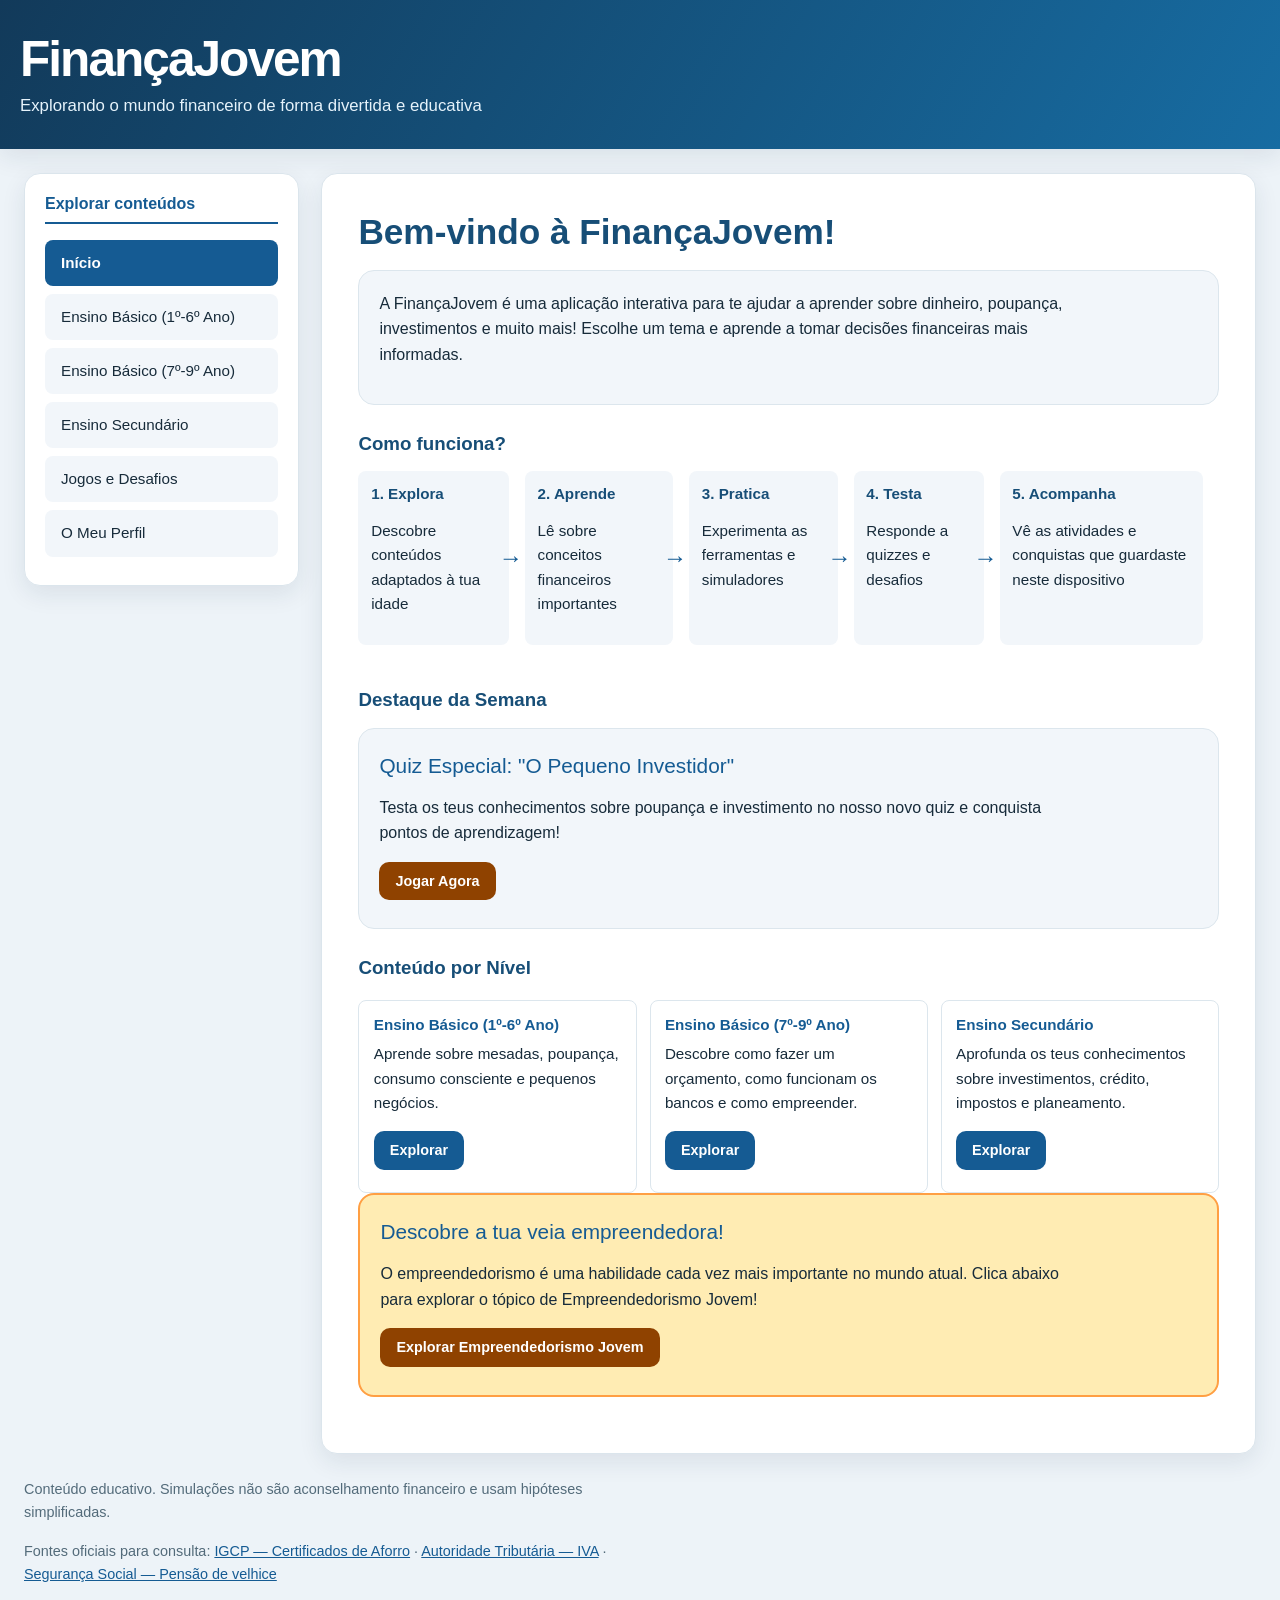
==== financa-jovem/index.html @ dfcce43d "Publica FinançaJovem no GitHub Pages" ====
<!DOCTYPE html>
<html lang="pt-PT">
<head>
    <meta charset="UTF-8">
    <meta name="viewport" content="width=device-width, initial-scale=1.0">
    <title>FinançaJovem — Literacia financeira para jovens</title>
    <style>
        :root {
            --cor-primaria: #2e86de;
            --cor-secundaria: #f5f6fa;
            --cor-acento: #ff9f43;
            --cor-sucesso: #4cd137;
            --cor-erro: #e84118;
            --cor-texto: #2f3640;
            --cor-texto-claro: #f5f6fa;
            --sombra-suave: 0 4px 6px rgba(0, 0, 0, 0.1);
            --borda-arredondada: 12px;
            --espacamento: 16px;
        }

        * {
            margin: 0;
            padding: 0;
            box-sizing: border-box;
            font-family: 'Segoe UI', Tahoma, Geneva, Verdana, sans-serif;
        }

        body {
            background-color: #f9f9f9;
            color: var(--cor-texto);
            line-height: 1.6;
        }

        header {
            background-color: var(--cor-primaria);
            color: white;
            padding: 1.5rem;
            text-align: center;
            box-shadow: var(--sombra-suave);
        }

        .container {
            max-width: 1100px;
            margin: 0 auto;
            padding: 1.5rem;
        }

        .dashboard {
            display: grid;
            grid-template-columns: 1fr;
            gap: 2rem;
        }

        @media (min-width: 768px) {
            .dashboard {
                grid-template-columns: 1fr 3.5fr;
            }
        }

        .menu {
            background-color: white;
            border-radius: var(--borda-arredondada);
            padding: 1.25rem;
            box-shadow: var(--sombra-suave);
            font-size: 0.95rem;
        }

        .menu h2 {
            margin-bottom: 1rem;
            color: var(--cor-primaria);
            border-bottom: 2px solid var(--cor-primaria);
            padding-bottom: 0.5rem;
        }

        .menu-item {
            display: block;
            padding: 0.8rem 1rem;
            margin: 0.5rem 0;
            background-color: var(--cor-secundaria);
            color: var(--cor-texto);
            text-decoration: none;
            border-radius: 8px;
            font-weight: 500;
            transition: all 0.3s ease;
        }

        .menu-item:hover, .menu-item.active {
            background-color: var(--cor-primaria);
            color: white;
            transform: translateX(5px);
        }

        .submenu {
            padding-left: 1.5rem;
            display: none;
        }

        .submenu.active {
            display: block;
        }

        .content {
            background-color: white;
            border-radius: var(--borda-arredondada);
            padding: 1.5rem;
            box-shadow: var(--sombra-suave);
            min-height: 500px;
            overflow-x: hidden;
            word-wrap: break-word;
        }

        .content-section {
            display: none;
        }

        #bemvindo-section { display: block; }

        .content-section.active {
            display: block;
        }

        h1, h2, h3, h4 {
            color: var(--cor-primaria);
            margin-bottom: 1rem;
        }

        p {
            margin-bottom: 1rem;
        }

        .btn {
            display: inline-block;
            background-color: var(--cor-primaria);
            color: white;
            padding: 0.6rem 1.2rem;
            border: none;
            border-radius: 8px;
            cursor: pointer;
            font-weight: 600;
            font-size: 0.9rem;
            text-decoration: none;
            transition: all 0.3s ease;
            margin-right: 0.5rem;
            margin-bottom: 0.5rem;
        }

        .btn:hover {
            background-color: #1c6bc8;
            transform: translateY(-2px);
        }

        .btn-secundario {
            background-color: var(--cor-secundaria);
            color: var(--cor-texto);
        }

        .btn-acento {
            background-color: var(--cor-acento);
        }

        .card {
            background-color: var(--cor-secundaria);
            border-radius: var(--borda-arredondada);
            padding: 1.25rem;
            margin-bottom: 1.25rem;
            box-shadow: var(--sombra-suave);
            transition: transform 0.3s ease;
            overflow-wrap: break-word;
            word-wrap: break-word;
            hyphens: auto;
        }

        .card:hover {
            transform: translateY(-3px);
        }

        .card-title {
            font-size: 1.3rem;
            color: var(--cor-primaria);
            margin-bottom: 0.8rem;
        }

        .carteira {
            background-color: var(--cor-acento);
            color: white;
            padding: 1rem;
            border-radius: var(--borda-arredondada);
            margin-bottom: 1.5rem;
            text-align: center;
        }

        .carteira h3 {
            color: white;
        }

        .saldo {
            font-size: 2rem;
            font-weight: 700;
        }

        .quiz-container {
            margin-top: 2rem;
        }

        .quiz-question {
            margin-bottom: 1.5rem;
        }

        .quiz-options {
            display: grid;
            grid-template-columns: 1fr;
            gap: 0.8rem;
        }

        @media (min-width: 768px) {
            .quiz-options {
                grid-template-columns: 1fr 1fr;
            }
        }

        .quiz-option {
            background-color: var(--cor-secundaria);
            padding: 1rem;
            border-radius: 8px;
            cursor: pointer;
            transition: all 0.3s ease;
        }

        .quiz-option:hover {
            background-color: #e3e3e3;
        }

        .quiz-option.correct {
            background-color: var(--cor-sucesso);
            color: white;
        }

        .quiz-option.incorrect {
            background-color: var(--cor-erro);
            color: white;
        }

        .simulador {
            margin-top: 2rem;
        }

        .form-group {
            margin-bottom: 1.5rem;
        }

        label {
            display: block;
            margin-bottom: 0.5rem;
            font-weight: 500;
        }

        input, select {
            width: 100%;
            padding: 0.8rem;
            border: 1px solid #ddd;
            border-radius: 8px;
            font-size: 1rem;
        }

        .resultado {
            margin-top: 1.5rem;
            background-color: var(--cor-secundaria);
            padding: 1.5rem;
            border-radius: var(--borda-arredondada);
            display: none;
        }

        .resultado.active {
            display: block;
        }

        .tabela {
            width: 100%;
            border-collapse: collapse;
            margin: 1.5rem 0;
        }

        .tabela th, .tabela td {
            padding: 0.8rem;
            text-align: left;
            border-bottom: 1px solid #ddd;
        }

        .tabela th {
            background-color: var(--cor-primaria);
            color: white;
        }

        .tabela tr:nth-child(even) {
            background-color: var(--cor-secundaria);
        }

        .progresso-container {
            width: 100%;
            background-color: #ddd;
            border-radius: 8px;
            margin: 1rem 0;
        }

        .progresso-barra {
            height: 20px;
            background-color: var(--cor-primaria);
            border-radius: 8px;
            width: 0%;
            transition: width 0.5s ease;
        }

        .medalhas {
            display: flex;
            flex-wrap: wrap;
            gap: 1rem;
            margin-top: 1rem;
        }

        .medalha {
            width: 80px;
            height: 80px;
            background-color: #ddd;
            border-radius: 50%;
            display: flex;
            justify-content: center;
            align-items: center;
            font-size: 2rem;
            color: var(--cor-texto);
            position: relative;
        }

        .medalha.conquistada {
            background-color: var(--cor-acento);
            color: white;
        }

        .medalha-tooltip {
            position: absolute;
            background-color: var(--cor-texto);
            color: white;
            padding: 0.5rem;
            border-radius: 4px;
            font-size: 0.8rem;
            width: 150px;
            bottom: 100%;
            left: 50%;
            transform: translateX(-50%);
            opacity: 0;
            transition: opacity 0.3s;
            pointer-events: none;
            text-align: center;
        }

        .medalha:hover .medalha-tooltip {
            opacity: 1;
        }

        /* Animações */
        @keyframes aparecer {
            from {
                opacity: 0;
                transform: translateY(20px);
            }
            to {
                opacity: 1;
                transform: translateY(0);
            }
        }

        .animacao {
            animation: aparecer 0.5s ease forwards;
        }

        /* Calculadora */
        .calculadora {
            background-color: var(--cor-secundaria);
            border-radius: var(--borda-arredondada);
            padding: 1.5rem;
            margin-top: 1.5rem;
        }

        .calculadora-campos {
            display: grid;
            grid-template-columns: 1fr;
            gap: 1rem;
        }

        @media (min-width: 768px) {
            .calculadora-campos {
                grid-template-columns: 1fr 1fr;
            }
        }
        
        .grafico-container {
            width: 100%;
            height: 300px;
            margin: 1.5rem 0;
            position: relative;
        }
        
        .barra {
            position: absolute;
            bottom: 0;
            width: 40px;
            background-color: var(--cor-primaria);
            transition: height 1s ease;
        }
        
        .barra-label {
            position: absolute;
            bottom: -25px;
            width: 100%;
            text-align: center;
            font-size: 0.8rem;
        }
        
        .barra-valor {
            position: absolute;
            top: -25px;
            width: 100%;
            text-align: center;
            font-size: 0.8rem;
        }

        .cronograma {
            display: flex;
            overflow-x: auto;
            margin-top: 1rem;
            padding-bottom: 1rem;
        }

        .cronograma-etapa {
            min-width: 130px;
            padding: 0.8rem;
            background-color: var(--cor-secundaria);
            margin-right: 1rem;
            border-radius: 8px;
            position: relative;
            font-size: 0.95rem;
        }

        .cronograma-etapa::after {
            content: "→";
            position: absolute;
            right: -14px;
            top: 50%;
            transform: translateY(-50%);
            font-size: 1.5rem;
            color: var(--cor-primaria);
        }

        .cronograma-etapa:last-child::after {
            display: none;
        }

        /* Perfil de investidor */
        .perfil-resultado {
            padding: 1.5rem;
            background-color: var(--cor-secundaria);
            border-radius: var(--borda-arredondada);
            margin-top: 1.5rem;
            text-align: center;
            display: none;
        }

        .perfil-resultado.active {
            display: block;
        }
        
        .perfil-titulo {
            font-size: 1.5rem;
            color: var(--cor-primaria);
            margin-bottom: 1rem;
        }
        
        .perfil-descricao {
            margin-bottom: 1rem;
        }
        
        .dicas-container {
            display: grid;
            grid-template-columns: 1fr;
            gap: 0.8rem;
            margin-top: 1.25rem;
        }
        
        @media (min-width: 768px) {
            .dicas-container {
                grid-template-columns: 1fr 1fr 1fr;
            }
        }
        
        @media (max-width: 992px) {
            .dicas-container {
                grid-template-columns: 1fr 1fr;
            }
        }
        
        .dica {
            background-color: white;
            padding: 0.9rem;
            border-radius: 8px;
            box-shadow: var(--sombra-suave);
            font-size: 0.95rem;
        }
        
        .dica-titulo {
            color: var(--cor-primaria);
            margin-bottom: 0.5rem;
        }

        :root {
            --cor-primaria: #155b93; --cor-secundaria: #f2f6fa; --cor-acento: #8f4200;
            --cor-sucesso: #176b45; --cor-erro: #a52a20; --cor-texto: #172b3a;
            --sombra-suave: 0 8px 24px rgba(20, 48, 69, .09); --borda-arredondada: 16px;
        }
        html { scroll-behavior: smooth; }
        body { background: #edf3f8; }
        .skip-link { position: absolute; left: 1rem; top: -5rem; z-index: 10; padding: .75rem 1rem; background: #fff; color: #123; border-radius: 8px; }
        .skip-link:focus { top: 1rem; }
        header { background: linear-gradient(120deg, #123a5a, #176ca2); text-align: left; padding: 1.8rem max(1.25rem, calc((100vw - 1360px)/2)); }
        header h1 { color: white; font-size: clamp(2rem, 4vw, 3.1rem); letter-spacing: -.04em; margin-bottom: .15rem; }
        header p { color: #e6f3fb; margin: 0; font-size: 1.05rem; }
        .container { max-width: 1400px; padding: 1.5rem; }
        .dashboard { grid-template-columns: minmax(235px, 275px) minmax(0, 1fr); align-items: start; gap: 1.4rem; }
        .menu { position: sticky; top: 1rem; max-height: calc(100vh - 2rem); overflow-y: auto; border: 1px solid #dbe5ec; }
        .menu h2 { font-size: 1rem; }
        .menu-item { width: 100%; border: 0; text-align: left; font: inherit; line-height: 1.35; }
        .menu-item:hover, .menu-item.active { transform: none; }
        .menu a[aria-current="page"] { background: #155b93; color: white; font-weight: 700; }
        .menu [data-submenu][aria-expanded="true"] { background: #dcecf8; color: #123a5a; }
        .submenu { padding-left: .75rem; }
        .submenu.active { display: block; }
        .content { min-width: 0; border: 1px solid #dbe5ec; padding: clamp(1rem, 3vw, 2.25rem); }
        .content-section { display: none; }
        .content-section.active { display: block; }
        #bemvindo-section { display: block; }
        [hidden] { display: none !important; }
        h1, h2, h3, h4 { color: #174e77; line-height: 1.25; }
        h2 { font-size: clamp(1.65rem, 3vw, 2.2rem); }
        h3 { margin-top: 1.7rem; }
        p, li { max-width: 78ch; }
        ul, ol { padding-left: 1.4rem; margin: .25rem 0 1rem; }
        .btn { background: #155b93; color: #fff; border-radius: 10px; padding: .7rem 1rem; }
        .btn:hover { background: #10436d; transform: translateY(-1px); }
        .btn-acento { background: #8f4200; }
        .btn-acento:hover { background: #743500; }
        .btn-secundario { background: #e8eff5; color: #172b3a; border: 1px solid #cbd9e4; }
        .card, .dica, .calculadora, .resultado { border: 1px solid #dce6ed; box-shadow: none; }
        .card:hover { transform: none; }
        .dicas-container { grid-template-columns: repeat(auto-fit, minmax(min(100%, 220px), 1fr)); }
        .dica { background: #fff; }
        .quiz-option { width: 100%; color: var(--cor-texto); border: 1px solid #d1dee8; text-align: left; font: inherit; }
        button.quiz-option { cursor: pointer; }
        .quiz-option:hover { background: #e8f1f8; }
        .quiz-option.correct { color: #fff; background: #176b45; border-color: #176b45; }
        .quiz-option.incorrect { color: #fff; background: #a52a20; border-color: #a52a20; }
        .quiz-option.selected { outline: 3px solid #155b93; }
        input, select { max-width: 100%; color: #172b3a; background: #fff; border-color: #bdcbd6; }
        input[type="range"] { width: 100%; padding: 0; accent-color: #155b93; }
        input[type="checkbox"] { width: auto; padding: 0; accent-color: #155b93; margin-right: .45rem; }
        .form-group input[type="checkbox"] + label { display: inline; }
        input:focus-visible, select:focus-visible, button:focus-visible, a:focus-visible, .quiz-option:focus-visible { outline: 3px solid #ffb020; outline-offset: 2px; }
        [aria-invalid="true"] { border-color: #a52a20; }
        .form-error, .mensagem { padding: .75rem 1rem; border-radius: 10px; background: #edf4fa; border-left: 4px solid #155b93; margin: .75rem 0; }
        .form-error, .mensagem.erro { background: #fff1ef; border-left-color: #a52a20; color: #71231c; }
        .mensagem.sucesso { background: #edf8f1; border-left-color: #176b45; }
        .nota, .nota-privacidade { padding: .85rem 1rem; border-radius: 10px; background: #f5f8fa; color: #455d6d; font-size: .93rem; }
        .grafico-container { display: flex; align-items: flex-end; justify-content: space-around; gap: .75rem; height: 290px; padding: 2rem .5rem 2.5rem; overflow-x: auto; border-bottom: 1px solid #cbd9e4; }
        .grafico-container .barra { position: relative; flex: 1 0 38px; max-width: 70px; min-width: 30px; width: auto !important; left: auto !important; border-radius: 8px 8px 0 0; }
        .barra-label { bottom: -2.2rem; left: 0; font-size: .72rem; white-space: nowrap; color: #243f52; }
        .barra-valor { top: -1.65rem; left: 0; font-size: .68rem; white-space: nowrap; color: #243f52; }
        .tabela { display: block; overflow-x: auto; }
        table.tabela--inner { display: table; overflow: visible; width: 100%; border-collapse: collapse; }
        .tabela table { min-width: 420px; }
        .tabela th { background: #174e77; }
        .tabela td, .tabela th { padding: .65rem; }
        .carteira { background: linear-gradient(120deg, #174e77, #2476a8); }
        .progresso-container { overflow: hidden; background: #d9e4ec; }
        .progresso-barra { background: #176b45; }
        .medalha { border: 2px solid #d2dde5; background: #edf2f5; color: #627482; }
        .medalha.conquistada { background: #f0b44d; color: #243f52; border-color: #d58d19; }
        .medalha-tooltip { z-index: 2; }
        .historico-atividades { list-style: none; padding: 0; }
        .historico-atividades li { display: flex; justify-content: space-between; gap: 1rem; padding: .75rem 0; border-bottom: 1px solid #e1e8ed; }
        .historico-atividades small { color: #536b7a; white-space: nowrap; }
        .app-footer { max-width: 1400px; margin: 0 auto; padding: 0 1.5rem 2rem; color: #536b7a; font-size: .9rem; }
        .app-footer a { color: #155b93; }
        .noscript { margin: 1rem; padding: 1rem; background: #fff5d9; color: #4e3b00; }
        @media (max-width: 767px) {
            .container { padding: .75rem; }
            .dashboard { grid-template-columns: 1fr; gap: .75rem; }
            .menu { position: static; max-height: none; }
            .content { min-height: 55vh; padding: 1.1rem; }
            .cronograma { display: grid; grid-template-columns: 1fr 1fr; overflow: visible; gap: .5rem; }
            .cronograma-etapa { min-width: 0; margin: 0; }
            .cronograma-etapa::after { display: none; }
            .historico-atividades li { flex-direction: column; gap: .2rem; }
        }
        @media (prefers-reduced-motion: reduce) {
            *, *::before, *::after { scroll-behavior: auto !important; animation-duration: .01ms !important; transition-duration: .01ms !important; }
        }

    </style>
</head>
<body>
    <a class="skip-link" href="#conteudo">Saltar para o conteúdo</a>
    <header>
        <h1>FinançaJovem</h1>
        <p>Explorando o mundo financeiro de forma divertida e educativa</p>
    </header>

    <div class="container">
        <div class="dashboard">
            <!-- Menu principal -->
            <nav class="menu" aria-label="Menu principal">
                <h2>Explorar conteúdos</h2>
                <a href="#bemvindo-section" class="menu-item" data-section="bemvindo" onclick="mostrarSecao('bemvindo'); return false;">Início</a>
                <a href="#basico-submenu" class="menu-item" data-submenu="basico" aria-expanded="false" aria-controls="basico-submenu" onclick="toggleSubmenu('basico'); return false;">Ensino Básico (1º-6º Ano)</a>
                <div class="submenu" id="basico-submenu">
                    <a href="#mesada-section" class="menu-item" data-section="mesada" onclick="mostrarSecao('mesada'); return false;">Mesada e Poupança</a>
                    <a href="#consumo-consciente-section" class="menu-item" data-section="consumo-consciente" onclick="mostrarSecao('consumo-consciente'); return false;">Consumo Consciente</a>
                    <a href="#pequeno-negocio-section" class="menu-item" data-section="pequeno-negocio" onclick="mostrarSecao('pequeno-negocio'); return false;">O Meu Pequeno Negócio</a>
                </div>
                <a href="#medio-submenu" class="menu-item" data-submenu="medio" aria-expanded="false" aria-controls="medio-submenu" onclick="toggleSubmenu('medio'); return false;">Ensino Básico (7º-9º Ano)</a>
                <div class="submenu" id="medio-submenu">
                    <a href="#orcamento-section" class="menu-item" data-section="orcamento" onclick="mostrarSecao('orcamento'); return false;">Orçamento Pessoal</a>
                    <a href="#bancos-section" class="menu-item" data-section="bancos" onclick="mostrarSecao('bancos'); return false;">Bancos e Cartões</a>
                    <a href="#empreendedorismo-section" class="menu-item" data-section="empreendedorismo" onclick="mostrarSecao('empreendedorismo'); return false;">Empreendedorismo Jovem</a>
                </div>
                <a href="#secundario-submenu" class="menu-item" data-submenu="secundario" aria-expanded="false" aria-controls="secundario-submenu" onclick="toggleSubmenu('secundario'); return false;">Ensino Secundário</a>
                <div class="submenu" id="secundario-submenu">
                    <a href="#investimentos-section" class="menu-item" data-section="investimentos" onclick="mostrarSecao('investimentos'); return false;">Investimentos</a>
                    <a href="#credito-section" class="menu-item" data-section="credito" onclick="mostrarSecao('credito'); return false;">Crédito e Endividamento</a>
                    <a href="#impostos-section" class="menu-item" data-section="impostos" onclick="mostrarSecao('impostos'); return false;">Impostos e Cidadania</a>
                    <a href="#futuro-section" class="menu-item" data-section="futuro" onclick="mostrarSecao('futuro'); return false;">Planear o Futuro</a>
                </div>
                <a href="#jogos-section" class="menu-item" data-section="jogos" onclick="mostrarSecao('jogos'); return false;">Jogos e Desafios</a>
                <a href="#perfil-section" class="menu-item" data-section="perfil" onclick="mostrarSecao('perfil'); return false;">O Meu Perfil</a>
            </nav>

            <!-- Conteúdo principal -->
            <main class="content" id="conteudo" tabindex="-1">
                <!-- Secção Bem-vindo -->
                <div class="content-section" id="bemvindo-section" aria-labelledby="bemvindo-titulo">
                    <h2 id="bemvindo-titulo" tabindex="-1">Bem-vindo à FinançaJovem!</h2>
                    <div class="card">
                        <p>A FinançaJovem é uma aplicação interativa para te ajudar a aprender sobre dinheiro, poupança, investimentos e muito mais! Escolhe um tema e aprende a tomar decisões financeiras mais informadas.</p>
                    </div>

                    <h3>Como funciona?</h3>
                    <div class="cronograma">
                        <div class="cronograma-etapa">
                            <h4>1. Explora</h4>
                            <p>Descobre conteúdos adaptados à tua idade</p>
                        </div>
                        <div class="cronograma-etapa">
                            <h4>2. Aprende</h4>
                            <p>Lê sobre conceitos financeiros importantes</p>
                        </div>
                        <div class="cronograma-etapa">
                            <h4>3. Pratica</h4>
                            <p>Experimenta as ferramentas e simuladores</p>
                        </div>
                        <div class="cronograma-etapa">
                            <h4>4. Testa</h4>
                            <p>Responde a quizzes e desafios</p>
                        </div>
                        <div class="cronograma-etapa">
                            <h4>5. Acompanha</h4>
                            <p>Vê as atividades e conquistas que guardaste neste dispositivo</p>
                        </div>
                    </div>

                    <h3>Destaque da Semana</h3>
                    <div class="card">
                        <div class="card-title">Quiz Especial: "O Pequeno Investidor"</div>
                        <p>Testa os teus conhecimentos sobre poupança e investimento no nosso novo quiz e conquista pontos de aprendizagem!</p>
                        <button type="button" class="btn btn-acento" onclick="mostrarSecao('jogos')">Jogar Agora</button>
                    </div>

                    <h3>Conteúdo por Nível</h3>
                    <div class="dicas-container">
                        <div class="dica">
                            <h4 class="dica-titulo">Ensino Básico (1º-6º Ano)</h4>
                            <p>Aprende sobre mesadas, poupança, consumo consciente e pequenos negócios.</p>
                            <button type="button" class="btn" onclick="toggleSubmenu('basico')">Explorar</button>
                        </div>
                        <div class="dica">
                            <h4 class="dica-titulo">Ensino Básico (7º-9º Ano)</h4>
                            <p>Descobre como fazer um orçamento, como funcionam os bancos e como empreender.</p>
                            <button type="button" class="btn" onclick="toggleSubmenu('medio')">Explorar</button>
                        </div>
                        <div class="dica">
                            <h4 class="dica-titulo">Ensino Secundário</h4>
                            <p>Aprofunda os teus conhecimentos sobre investimentos, crédito, impostos e planeamento.</p>
                            <button type="button" class="btn" onclick="toggleSubmenu('secundario')">Explorar</button>
                        </div>
                    </div>
                    
                    <!-- Link direto para Empreendedorismo -->
                    <div class="card" style="background-color: #ffecb3; border: 2px solid #ff9f43;">
                        <div class="card-title">Descobre a tua veia empreendedora!</div>
                        <p>O empreendedorismo é uma habilidade cada vez mais importante no mundo atual. Clica abaixo para explorar o tópico de Empreendedorismo Jovem!</p>
                        <button type="button" class="btn btn-acento" onclick="mostrarSecao('empreendedorismo'); return false;">Explorar Empreendedorismo Jovem</button>
                    </div>
                </div>

                <!-- Secção Mesada e Poupança -->
                <div class="content-section" id="mesada-section">
                    <h2>Mesada e Poupança</h2>
                    <p>Aprender a gerir o dinheiro é importante mesmo para os mais novos. Vamos começar por perceber o que é uma mesada e como podes poupar.</p>

                    <div class="card">
                        <div class="card-title">O que é uma mesada?</div>
                        <p>Uma mesada é um valor fixo de dinheiro que podes receber dos teus pais ou encarregados de educação regularmente (por semana ou por mês). Serve para aprenderes a gerir o teu próprio dinheiro.</p>
                    </div>

                    <div class="card">
                        <div class="card-title">Porquê poupar?</div>
                        <p>Poupar significa guardar uma parte do teu dinheiro em vez de o gastares todo de uma vez. É importante poupar para:</p>
                        <ul>
                            <li>Comprares algo mais caro no futuro</li>
                            <li>Estares preparado para emergências</li>
                            <li>Aprenderes a controlar os teus impulsos de compra</li>
                        </ul>
                    </div>

                    <h3>Simulador de Poupança</h3>
                    <div class="simulador">
                        <div class="form-group">
                            <label for="mesada-valor">Valor da tua mesada (€):</label>
                            <input type="number" id="mesada-valor" min="1" max="100" value="10">
                        </div>
                        <div class="form-group">
                            <label for="poupanca-percentagem">Percentagem que queres poupar (%):</label>
                            <input type="range" id="poupanca-percentagem" min="0" max="100" value="30" oninput="atualizarPoupanca()">
                            <span id="percentagem-valor">30%</span>
                        </div>
                        <div class="form-group">
                            <label for="tempo-poupanca">Número de meses a poupar:</label>
                            <input type="number" id="tempo-poupanca" min="1" max="36" value="12">
                        </div>
                        <button type="button" class="btn" onclick="calcularPoupanca()">Calcular</button>
                    </div>

                    <div class="resultado" id="resultado-poupanca" role="status" aria-live="polite">
                        <h3>Resultado da tua poupança</h3>
                        <p>Se poupares <span id="valor-poupado-mes">X</span>€ por mês, ao final de <span id="meses-poupanca">Y</span> meses terás poupado <span id="total-poupado">Z</span>€!</p>
                        <p>Com este dinheiro poderias comprar:</p>
                        <div id="opcoes-compra"></div>
                        <div class="grafico-container" id="grafico-poupanca">
                            <!-- Barras serão geradas via JavaScript -->
                        </div>
                    </div>

                    <h3>Dicas para poupar a tua mesada</h3>
                    <div class="dicas-container">
                        <div class="dica">
                            <h4 class="dica-titulo">Usa o método dos 3 mealheiros</h4>
                            <p>Divide o teu dinheiro em 3 mealheiros: um para gastar, um para poupar e um para doar ou ajudar alguém.</p>
                        </div>
                        <div class="dica">
                            <h4 class="dica-titulo">Define objetivos</h4>
                            <p>Pensa no que queres comprar e quanto tempo vais demorar a juntar o dinheiro necessário.</p>
                        </div>
                        <div class="dica">
                            <h4 class="dica-titulo">Regista os teus gastos</h4>
                            <p>Anota tudo o que recebes e gastas num caderno ou aplicação para saberes para onde vai o teu dinheiro.</p>
                        </div>
                    </div>

                    <div class="quiz-container">
                        <h3>Quiz: Mesada e Poupança</h3>
                        <div class="quiz-question">
                            <p><strong>1.</strong> Qual é a melhor forma de guardar as tuas poupanças?</p>
                            <div class="quiz-options">
                                <div class="quiz-option" onclick="verificarResposta(this, true)">
                                    <p>Num mealheiro ou conta bancária</p>
                                </div>
                                <div class="quiz-option" onclick="verificarResposta(this, false)">
                                    <p>No bolso ou carteira</p>
                                </div>
                                <div class="quiz-option" onclick="verificarResposta(this, false)">
                                    <p>Gastar tudo de uma vez</p>
                                </div>
                                <div class="quiz-option" onclick="verificarResposta(this, false)">
                                    <p>Emprestar a um amigo</p>
                                </div>
                            </div>
                        </div>
                    </div>
                </div>

                <!-- Secção Consumo Consciente -->
                <div class="content-section" id="consumo-consciente-section">
                    <h2>Consumo Consciente</h2>
                    <p>Aprender a fazer boas escolhas sobre o que comprar é uma habilidade muito importante. Vamos explorar como podes ser um consumidor consciente!</p>

                    <div class="card">
                        <div class="card-title">O que é consumo consciente?</div>
                        <p>Consumo consciente significa pensar bem antes de comprar algo, considerando se realmente precisas daquilo, se é uma compra de qualidade e se tem um bom preço.</p>
                    </div>

                    <h3>Quiz: Necessidade vs. Desejo</h3>
                    <p>Consegues distinguir entre o que precisas e o que apenas queres? Arrasta cada item para a categoria correta:</p>

                    <div class="quiz-container">
                        <div class="quiz-question">
                            <p><strong>1.</strong> Uma bicicleta nova quando a tua atual ainda funciona bem, mas não é o modelo mais recente, é:</p>
                            <div class="quiz-options">
                                <div class="quiz-option" onclick="verificarResposta(this, false)">
                                    <p>Uma necessidade</p>
                                </div>
                                <div class="quiz-option" onclick="verificarResposta(this, true)">
                                    <p>Um desejo</p>
                                </div>
                            </div>
                        </div>
                        <div class="quiz-question">
                            <p><strong>2.</strong> Material escolar para o novo ano letivo é:</p>
                            <div class="quiz-options">
                                <div class="quiz-option" onclick="verificarResposta(this, true)">
                                    <p>Uma necessidade</p>
                                </div>
                                <div class="quiz-option" onclick="verificarResposta(this, false)">
                                    <p>Um desejo</p>
                                </div>
                            </div>
                        </div>
                    </div>

                    <h3>Simulador de Compras</h3>
                    <p>Tens 20€ para gastar. Escolhe o que comprarias e vê se fizeste boas escolhas:</p>

                    <div class="simulador">
                        <div class="form-group">
                            <label>Seleciona os itens que queres comprar:</label>
                            <div>
                                <input type="checkbox" id="item1" value="5" onclick="atualizarCompras()"> <label for="item1">Lanche saudável (5€)</label>
                            </div>
                            <div>
                                <input type="checkbox" id="item2" value="10" onclick="atualizarCompras()"> <label for="item2">Videojogo (10€)</label>
                            </div>
                            <div>
                                <input type="checkbox" id="item3" value="8" onclick="atualizarCompras()"> <label for="item3">Livro (8€)</label>
                            </div>
                            <div>
                                <input type="checkbox" id="item4" value="6" onclick="atualizarCompras()"> <label for="item4">Brinquedo (6€)</label>
                            </div>
                            <div>
                                <input type="checkbox" id="item5" value="4" onclick="atualizarCompras()"> <label for="item5">Caderno (4€)</label>
                            </div>
                        </div>
                        <p>Total gasto: <span id="total-gasto">0</span>€ / 20€</p>
                        <p>Dinheiro restante: <span id="dinheiro-restante">20</span>€</p>
                        <div id="alerta-compras"></div>
                    </div>

                    <h3>Dicas para um consumo consciente</h3>
                    <div class="dicas-container">
                        <div class="dica">
                            <h4 class="dica-titulo">Faz uma lista</h4>
                            <p>Antes de ir às compras, faz uma lista do que realmente precisas para evitar compras por impulso.</p>
                        </div>
                        <div class="dica">
                            <h4 class="dica-titulo">Compara preços</h4>
                            <p>Verifica o preço do mesmo produto em diferentes lojas para encontrar a melhor opção.</p>
                        </div>
                        <div class="dica">
                            <h4 class="dica-titulo">Espera antes de comprar</h4>
                            <p>Se vires algo que queres muito, espera um dia ou dois antes de comprar para ter certeza que realmente precisas.</p>
                        </div>
                    </div>
                </div>

                <!-- Secção O Meu Pequeno Negócio -->
                <div class="content-section" id="pequeno-negocio-section">
                    <h2>O Meu Pequeno Negócio</h2>
                    <p>Descobre como podes criar o teu primeiro negócio, mesmo sendo ainda muito jovem!</p>
                    
                    <div class="card">
                        <div class="card-title">O que é um pequeno negócio?</div>
                        <p>Um pequeno negócio é quando vendes algum produto ou serviço para ganhar dinheiro. Pode ser tão simples como vender limonada ou oferecer-te para passear os cães da vizinhança.</p>
                    </div>
                    
                    <h3>Ideias de pequenos negócios para crianças</h3>
                    <div class="dicas-container">
                        <div class="dica">
                            <h4 class="dica-titulo">Venda de limonada</h4>
                            <p>Montar uma banca e vender sumos ou limonada nos dias quentes.</p>
                        </div>
                        <div class="dica">
                            <h4 class="dica-titulo">Artesanato</h4>
                            <p>Criar e vender pulseiras, desenhos ou outros trabalhos manuais.</p>
                        </div>
                        <div class="dica">
                            <h4 class="dica-titulo">Ajudante de jardim</h4>
                            <p>Oferecer ajuda para regar plantas ou cuidar do jardim dos vizinhos.</p>
                        </div>
                    </div>
                    
                    <div class="card">
                        <div class="card-title">Como começar o teu pequeno negócio</div>
                        <ol>
                            <li><strong>Escolhe algo que gostes de fazer</strong> - O teu primeiro negócio deve ser algo divertido para ti.</li>
                            <li><strong>Pede ajuda aos teus pais</strong> - Eles podem dar-te conselhos e ajudar-te a começar.</li>
                            <li><strong>Começa pequeno</strong> - Não precisas de muito dinheiro para começar, usa materiais que já tens em casa.</li>
                            <li><strong>Faz um plano simples</strong> - Decide o que vais vender, quanto vais cobrar e onde vais vender.</li>
                            <li><strong>Sê persistente</strong> - Nem sempre vai correr bem logo à primeira, mas não desistas!</li>
                        </ol>
                    </div>
                </div>
                
                <!-- Secção Orçamento Pessoal -->
                <div class="content-section" id="orcamento-section">
                    <h2>Orçamento Pessoal</h2>
                    <p>Aprende a gerir o teu dinheiro através de um orçamento pessoal simples e eficaz.</p>
                    
                    <div class="card">
                        <div class="card-title">O que é um orçamento?</div>
                        <p>Um orçamento é um plano para o teu dinheiro. É como um mapa que te ajuda a saber quanto dinheiro tens, quanto gastas e quanto podes poupar. Ter um orçamento ajuda-te a tomar melhores decisões sobre o teu dinheiro.</p>
                    </div>
                    
                    <h3>Como fazer um orçamento simples</h3>
                    <div class="dicas-container">
                        <div class="dica">
                            <h4 class="dica-titulo">1. Regista os teus rendimentos</h4>
                            <p>Anota todo o dinheiro que recebes: mesadas, presentes, trabalhos ocasionais, etc.</p>
                        </div>
                        <div class="dica">
                            <h4 class="dica-titulo">2. Faz uma lista de despesas</h4>
                            <p>Anota tudo em que gastas dinheiro: lanches, jogos, prendas, etc.</p>
                        </div>
                        <div class="dica">
                            <h4 class="dica-titulo">3. Define objetivos</h4>
                            <p>Decide quanto queres poupar e para quê. Isto ajuda-te a controlar os gastos.</p>
                        </div>
                    </div>
                    
                    <h3>Simulador de Orçamento</h3>
                    <div class="simulador">
                        <div class="form-group">
                            <label for="rendimento-mensal">Rendimento Mensal (€):</label>
                            <input type="number" id="rendimento-mensal" min="0" max="500" value="30">
                        </div>
                        <h4>Despesas:</h4>
                        <div class="form-group">
                            <label for="despesa-essencial">Essenciais (material escolar, transportes...):</label>
                            <input type="number" id="despesa-essencial" min="0" max="500" value="10">
                        </div>
                        <div class="form-group">
                            <label for="despesa-diversao">Diversão (jogos, cinema...):</label>
                            <input type="number" id="despesa-diversao" min="0" max="500" value="10">
                        </div>
                        <div class="form-group">
                            <label for="despesa-poupanca">Poupança:</label>
                            <input type="number" id="despesa-poupanca" min="0" max="500" value="10">
                        </div>
                        <button type="button" class="btn" onclick="calcularOrcamento()">Calcular</button>
                    </div>
                    
                    <div class="resultado" id="resultado-orcamento" role="status" aria-live="polite">
                        <h3>O teu orçamento mensal</h3>
                        <p>Rendimento: <span id="valor-rendimento">0</span>€</p>
                        <p>Total de despesas: <span id="valor-despesas">0</span>€</p>
                        <p>Saldo: <span id="valor-saldo">0</span>€</p>
                        <div id="alerta-orcamento"></div>
                        <h4>Distribuição do teu dinheiro:</h4>
                        <div class="grafico-container" id="grafico-orcamento" style="height: 150px;">
                            <!-- Barras serão geradas via JavaScript -->
                        </div>
                    </div>
                </div>
                
                <!-- Secção Bancos e Cartões -->
                <div class="content-section" id="bancos-section">
                    <h2>Bancos e Cartões</h2>
                    <p>Descobre como funcionam os bancos e os diferentes tipos de cartões bancários que existem.</p>
                    
                    <div class="card">
                        <div class="card-title">O que é um banco?</div>
                        <p>Um banco é uma instituição que guarda o dinheiro das pessoas em segurança. Além disso, os bancos oferecem serviços como empréstimos, contas poupança e cartões para facilitar as compras.</p>
                    </div>
                    
                    <h3>Tipos de contas bancárias para jovens</h3>
                    <div class="dicas-container">
                        <div class="dica">
                            <h4 class="dica-titulo">Conta Jovem</h4>
                            <p>Alguns bancos têm contas para jovens com condições próprias. Idades, custos e autorizações variam; consulta o preçário e as regras do banco.</p>
                        </div>
                        <div class="dica">
                            <h4 class="dica-titulo">Conta Poupança</h4>
                            <p>É uma conta específica para guardar dinheiro, onde geralmente recebes juros sobre o valor poupado.</p>
                        </div>
                    </div>
                    
                    <h3>Cartões bancários</h3>
                    <div class="card">
                        <div class="card-title">Cartão de Débito</div>
                        <p>Com este cartão só podes gastar o dinheiro que tens na tua conta. É como ter o teu dinheiro num cartão em vez de na carteira.</p>
                    </div>
                    <div class="card">
                        <div class="card-title">Cartão Pré-pago</div>
                        <p>É um cartão onde carregas dinheiro antecipadamente e só podes gastar o valor que lá colocaste. É uma boa opção para aprender a gerir gastos.</p>
                    </div>
                    <div class="card">
                        <div class="card-title">Cartão de Crédito</div>
                        <p>Este cartão permite pagar com crédito, que terás de reembolsar. A contratação depende da lei e das condições do banco; os menores precisam do apoio do seu representante legal.</p>
                    </div>
                    
                    <h3>Dicas de segurança</h3>
                    <div class="dicas-container">
                        <div class="dica">
                            <h4 class="dica-titulo">Nunca partilhes o PIN</h4>
                            <p>O PIN é o código secreto do teu cartão. Nunca o digas a ninguém, nem mesmo aos teus amigos.</p>
                        </div>
                        <div class="dica">
                            <h4 class="dica-titulo">Cuidado com compras online</h4>
                            <p>Compra apenas em páginas de confiança, confirma o endereço e pede ajuda a um adulto antes de introduzir dados do cartão.</p>
                        </div>
                        <div class="dica">
                            <h4 class="dica-titulo">Verifica regularmente</h4>
                            <p>Pede aos teus pais para verificarem contigo os movimentos da tua conta para garantir que está tudo correto.</p>
                        </div>
                    </div>
                </div>
                
                <!-- Secção Empreendedorismo Jovem -->
                <div class="content-section" id="empreendedorismo-section">
                    <h2>Empreendedorismo Jovem</h2>
                    <p>Descobrir o empreendedor que há em ti pode ser uma experiência transformadora! Vamos explorar como podes desenvolver as tuas ideias e criar o teu próprio projeto.</p>
                    
                    <div class="card">
                        <div class="card-title">O que é empreendedorismo?</div>
                        <p>Empreendedorismo é a capacidade de identificar problemas e oportunidades e criar soluções inovadoras, transformando ideias em negócios reais. Um empreendedor é alguém que assume riscos calculados para realizar um sonho ou projeto.</p>
                    </div>
                    
                    <h3>Qualidades de um jovem empreendedor</h3>
                    <div class="dicas-container">
                        <div class="dica">
                            <h4 class="dica-titulo">Criatividade</h4>
                            <p>Capacidade de pensar "fora da caixa" e encontrar soluções originais.</p>
                        </div>
                        <div class="dica">
                            <h4 class="dica-titulo">Persistência</h4>
                            <p>Não desistir ao primeiro obstáculo e aprender com os erros.</p>
                        </div>
                        <div class="dica">
                            <h4 class="dica-titulo">Curiosidade</h4>
                            <p>Estar sempre a aprender e a questionar como as coisas funcionam.</p>
                        </div>
                        <div class="dica">
                            <h4 class="dica-titulo">Organização</h4>
                            <p>Planear e gerir bem o tempo e os recursos disponíveis.</p>
                        </div>
                    </div>
                    
                    <h3>Como desenvolver uma ideia de negócio</h3>
                    <div class="card">
                        <div class="card-title">Passos para criar o teu projeto</div>
                        <ol>
                            <li><strong>Identifica um problema:</strong> Observa à tua volta e pensa em algo que poderia ser melhorado.</li>
                            <li><strong>Cria uma solução:</strong> Usa a tua criatividade para resolver esse problema.</li>
                            <li><strong>Testa a tua ideia:</strong> Pergunta a amigos e familiares se usariam a tua solução.</li>
                            <li><strong>Faz um plano simples:</strong> Pensa em como vais realizar o projeto, quanto vai custar e como vais divulgá-lo.</li>
                            <li><strong>Passa à ação:</strong> Começa pequeno e vai melhorando com o tempo.</li>
                        </ol>
                    </div>
                    
                    <h3>Exemplos de projetos criados por jovens</h3>
                    <div class="dicas-container">
                        <div class="dica">
                            <h4 class="dica-titulo">Jornal escolar online</h4>
                            <p>Criar um site ou blogue com notícias da escola, artigos sobre assuntos que interessam aos jovens.</p>
                        </div>
                        <div class="dica">
                            <h4 class="dica-titulo">Reciclagem criativa</h4>
                            <p>Transformar materiais reciclados em objetos úteis ou decorativos e vendê-los em feiras locais.</p>
                        </div>
                        <div class="dica">
                            <h4 class="dica-titulo">Tutoria entre pares</h4>
                            <p>Organizar um grupo de estudantes para dar explicações a colegas mais novos em troca de uma pequena contribuição.</p>
                        </div>
                    </div>
                </div>
                
                <!-- Secção Investimentos -->
                <div class="content-section" id="investimentos-section">
                    <h2>Investimentos</h2>
                    <p>Investir envolve aplicar dinheiro com a possibilidade de obter um rendimento, mas também de sofrer perdas. Não há uma opção que seja adequada para todas as pessoas.</p>

                    <div class="card">
                        <div class="card-title">O que é investir?</div>
                        <p>Investir significa colocar o teu dinheiro em algo que tem potencial para aumentar de valor com o tempo. Diferente de poupar (apenas guardar), investir envolve algum risco, mas também a possibilidade de ganhar mais dinheiro.</p>
                    </div>

                    <h3>Tipos de Investimentos para Jovens</h3>
                    <div class="card">
                        <div class="card-title">Depósitos a Prazo</div>
                        <p>É como "emprestar" o teu dinheiro ao banco por um período fixo. Em troca, recebes juros (uma percentagem do valor que depositaste). As condições, a remuneração e a proteção do capital dependem do contrato e da instituição. Compara sempre a informação do produto.</p>
                    </div>
                    <div class="card">
                        <div class="card-title">Certificados de Aforro</div>
                        <p>São produtos de dívida pública com regras próprias de remuneração e resgate. As taxas e as condições variam ao longo do tempo; consulta a informação oficial antes de qualquer decisão.</p>
                    </div>
                    <div class="card">
                        <div class="card-title">Ações</div>
                        <p>Quando compras ações, estás a comprar uma pequena parte de uma empresa. O preço das ações pode subir ou descer por muitas razões. Podes perder parte ou a totalidade do dinheiro investido; os lucros e dividendos não são garantidos.</p>
                    </div>

                    <h3>Simulador de Investimento</h3>
                    <div class="simulador">
                        <div class="form-group">
                            <label for="investimento-inicial">Valor inicial a investir (€):</label>
                            <input type="number" id="investimento-inicial" min="50" max="10000" value="100">
                        </div>
                        <div class="form-group">
                            <label for="tipo-investimento">Tipo de investimento:</label>
                            <select id="tipo-investimento">
                                <option value="baixo">Cenário de baixo crescimento (1% ao ano)</option>
                                <option value="moderado">Cenário moderado (2% ao ano)</option>
                                <option value="variavel">Ações: comparar cenários (pode haver perdas)</option>
                            </select>
                        </div>
                        <div class="form-group">
                            <label for="anos-investimento">Número de anos:</label>
                            <input type="range" id="anos-investimento" min="1" max="10" value="5" oninput="atualizarAnos()">
                            <span id="anos-valor">5 anos</span>
                        </div>
                        <button type="button" class="btn" onclick="calcularInvestimento()">Calcular</button>
                    </div>

                    <div class="resultado" id="resultado-investimento" role="status" aria-live="polite">
                        <h3>Resultado do teu investimento</h3>
                        <p>Investimento inicial: <span id="valor-inicial">0</span>€</p>
                        <p>Valor final ilustrativo (cenário central): <span id="valor-final">0</span>€</p>
                        <p>Variação face ao valor inicial: <span id="ganho-total">0</span>€</p>
                        <div id="cenarios-investimento"></div>
                        <p class="nota">Valores hipotéticos, antes de impostos, comissões e inflação. A rendibilidade passada não garante resultados futuros. Este simulador não é aconselhamento financeiro.</p>
                        <div class="grafico-container" id="grafico-investimento">
                            <!-- Barras serão geradas via JavaScript -->
                        </div>
                    </div>

                    <h3>Descobre o Teu Perfil de Investidor</h3>
                    <p>Responde às perguntas abaixo para descobrires qual é o teu perfil de investidor:</p>

                    <div class="quiz-container">
                        <div class="quiz-question">
                            <p><strong>1.</strong> Se recebesses 100€ de presente, o que farias?</p>
                            <div class="quiz-options">
                                <div class="quiz-option" onclick="adicionarPontosPerfil(1, this)">
                                    <p>Gastaria tudo o mais rápido possível</p>
                                </div>
                                <div class="quiz-option" onclick="adicionarPontosPerfil(2, this)">
                                    <p>Gastaria metade e guardaria metade</p>
                                </div>
                                <div class="quiz-option" onclick="adicionarPontosPerfil(3, this)">
                                    <p>Guardaria a maior parte e gastaria um pouco</p>
                                </div>
                                <div class="quiz-option" onclick="adicionarPontosPerfil(4, this)">
                                    <p>Guardaria tudo para o futuro</p>
                                </div>
                            </div>
                        </div>
                        <div class="quiz-question">
                            <p><strong>2.</strong> Se tivesses que escolher entre um jogo onde podes ganhar 20€ com certeza ou um jogo onde podes ganhar 100€ com chance de 30%, o que escolherias?</p>
                            <div class="quiz-options">
                                <div class="quiz-option" onclick="adicionarPontosPerfil(1, this)">
                                    <p>Tentaria ganhar os 100€ mesmo sabendo que posso não ganhar nada</p>
                                </div>
                                <div class="quiz-option" onclick="adicionarPontosPerfil(4, this)">
                                    <p>Prefiro garantir os 20€</p>
                                </div>
                            </div>
                        </div>
                        <div class="quiz-question">
                            <p><strong>3.</strong> Quanto tempo estarias disposto a deixar o teu dinheiro investido?</p>
                            <div class="quiz-options">
                                <div class="quiz-option" onclick="adicionarPontosPerfil(1, this)">
                                    <p>Menos de 6 meses</p>
                                </div>
                                <div class="quiz-option" onclick="adicionarPontosPerfil(2, this)">
                                    <p>Entre 6 meses e 1 ano</p>
                                </div>
                                <div class="quiz-option" onclick="adicionarPontosPerfil(3, this)">
                                    <p>Entre 1 e 3 anos</p>
                                </div>
                                <div class="quiz-option" onclick="adicionarPontosPerfil(4, this)">
                                    <p>Mais de 3 anos</p>
                                </div>
                            </div>
                        </div>
                        <button type="button" class="btn" id="btn-perfil" hidden onclick="calcularPerfil()">Ver o meu perfil</button>
                    </div>

                    <div class="perfil-resultado" id="perfil-conservador">
                        <div class="perfil-titulo">Perfil Conservador</div>
                        <p class="perfil-descricao">Tu preferes segurança acima de tudo. Evitas riscos e valorizas a proteção do teu dinheiro. Podes valorizar opções com menor oscilação, mas deves conhecer as condições, a liquidez, os custos e os riscos de cada produto.</p>
                    </div>

                    <div class="perfil-resultado" id="perfil-moderado">
                        <div class="perfil-titulo">Perfil Moderado</div>
                        <p class="perfil-descricao">Procuras equilibrar estabilidade e potencial de crescimento. Compara riscos, custos e prazo antes de decidir.</p>
                    </div>

                    <div class="perfil-resultado" id="perfil-arrojado">
                        <div class="perfil-titulo">Perfil Arrojado</div>
                        <p class="perfil-descricao">Aceitas oscilações maiores em busca de crescimento potencial. Isso não garante retornos e podes perder dinheiro; o prazo e a diversificação são importantes.</p>
                    </div>
                </div>
                
                <!-- Secção Crédito e Endividamento -->
                <div class="content-section" id="credito-section">
                    <h2>Crédito e Endividamento</h2>
                    <p>Compreender como funciona o crédito e os riscos do endividamento excessivo é essencial para a tua saúde financeira futura.</p>
                    
                    <div class="card">
                        <div class="card-title">O que é o crédito?</div>
                        <p>Crédito é quando uma instituição ou pessoa te empresta dinheiro que tens de devolver mais tarde, geralmente com juros (um valor adicional que pagas pelo empréstimo). Os contratos de crédito envolvem regras legais e podem exigir que sejas maior de idade. Se és menor, conversa com o teu encarregado de educação; nunca assines sem compreender as condições.</p>
                    </div>
                    
                    <h3>Tipos de crédito mais comuns</h3>
                    <div class="dicas-container">
                        <div class="dica">
                            <h4 class="dica-titulo">Crédito Pessoal</h4>
                            <p>Empréstimo para uso geral, como comprar um computador ou fazer uma viagem.</p>
                        </div>
                        <div class="dica">
                            <h4 class="dica-titulo">Crédito Habitação</h4>
                            <p>Empréstimo para comprar uma casa, geralmente com um prazo longo. A prestação e o custo total dependem das condições do contrato.</p>
                        </div>
                        <div class="dica">
                            <h4 class="dica-titulo">Crédito Automóvel</h4>
                            <p>Empréstimo para comprar um carro ou outro veículo.</p>
                        </div>
                        <div class="dica">
                            <h4 class="dica-titulo">Cartão de Crédito</h4>
                            <p>Permite fazer compras que só pagas mais tarde, numa data fixa do mês.</p>
                        </div>
                    </div>
                    
                    <h3>Conceitos importantes sobre crédito</h3>
                    <div class="card">
                        <div class="card-title">Taxa de juro</div>
                        <p>É a percentagem extra que pagas por usar o dinheiro emprestado. Por exemplo, num ano, um empréstimo de 1000€ com uma taxa anual de juro simples de 5% gera 50€ de juros, antes de outros custos.</p>
                    </div>
                    <div class="card">
                        <div class="card-title">TAEG (Taxa Anual de Encargos Efetiva Global)</div>
                        <p>É o custo total do crédito, incluindo juros e outras despesas. É obrigatório que os bancos te informem sobre a TAEG antes de assinares um contrato.</p>
                    </div>
                    <div class="card">
                        <div class="card-title">Prestação</div>
                        <p>É o valor que pagas mensalmente para devolver o empréstimo. Inclui uma parte do valor que pediste mais os juros.</p>
                    </div>
                    
                    <h3>Simulador de Crédito</h3>
                    <div class="simulador">
                        <div class="form-group">
                            <label for="credito-valor">Valor do empréstimo (€):</label>
                            <input type="number" id="credito-valor" min="100" max="50000" value="1000">
                        </div>
                        <div class="form-group">
                            <label for="credito-juros">Taxa de juro anual (%):</label>
                            <input type="number" id="credito-juros" min="0" max="20" step="0.1" value="5">
                        </div>
                        <div class="form-group">
                            <label for="credito-prazo">Prazo (anos):</label>
                            <input type="number" id="credito-prazo" min="1" max="10" value="2">
                        </div>
                        <button type="button" class="btn" onclick="calcularCredito()">Calcular</button>
                    </div>
                    
                    <div class="resultado" id="resultado-credito" role="status" aria-live="polite">
                        <h3>Resultado da simulação</h3>
                        <p>Valor do empréstimo: <span id="valor-emprestimo">0</span>€</p>
                        <p>Prestação mensal: <span id="valor-prestacao">0</span>€</p>
                        <p>Total de juros a pagar: <span id="total-juros">0</span>€</p>
                        <p>Custo total do crédito: <span id="custo-total">0</span>€</p>
                        <p>Percentagem paga em juros: <span id="percentagem-juros">0</span>%</p>
                        <p class="nota">Cálculo simplificado, com prestações mensais constantes e sem comissões, impostos ou outros encargos. O custo real do crédito pode ser superior.</p>
                    </div>
                    
                    <h3>Riscos do endividamento excessivo</h3>
                    <div class="dicas-container">
                        <div class="dica">
                            <h4 class="dica-titulo">Stress financeiro</h4>
                            <p>Ter muitas dívidas pode causar ansiedade e preocupação constante com o dinheiro.</p>
                        </div>
                        <div class="dica">
                            <h4 class="dica-titulo">Dificuldade em poupar</h4>
                            <p>Quando grande parte do rendimento vai para pagar dívidas, sobra pouco para poupar.</p>
                        </div>
                        <div class="dica">
                            <h4 class="dica-titulo">Efeito bola de neve</h4>
                            <p>Pedir empréstimos para pagar outros empréstimos pode criar um ciclo de dívida difícil de quebrar.</p>
                        </div>
                    </div>
                    
                    <h3>Dicas para evitar o sobre-endividamento</h3>
                    <div class="card">
                        <div class="card-title">Como usar o crédito de forma responsável</div>
                        <ul>
                            <li>Só pedir crédito para coisas verdadeiramente necessárias</li>
                            <li>Nunca pedir emprestado mais do que consegues pagar</li>
                            <li>Comparar sempre ofertas de diferentes bancos</li>
                            <li>Ler atentamente todos os contratos antes de assinar</li>
                            <li>Ter um fundo de emergência para evitar recorrer a crédito em casos inesperados</li>
                            <li>Evitar que as prestações deixem pouco dinheiro para despesas essenciais e imprevistos</li>
                        </ul>
                    </div>
                </div>
                
                <!-- Secção Impostos e Cidadania -->
                <div class="content-section" id="impostos-section">
                    <h2>Impostos e Cidadania</h2>
                    <p>Compreender os impostos é fundamental para seres um cidadão consciente. Vamos descobrir para que servem os impostos e como funcionam em Portugal.</p>
                    
                    <div class="card">
                        <div class="card-title">O que são impostos?</div>
                        <p>Impostos são contribuições obrigatórias que pagamos ao Estado. Este dinheiro é usado para financiar serviços públicos como escolas, hospitais, estradas, segurança, etc. Sem impostos, não seria possível ter estes serviços disponíveis para todos.</p>
                    </div>
                    
                    <h3>Principais impostos em Portugal</h3>
                    <div class="dicas-container">
                        <div class="dica">
                            <h4 class="dica-titulo">IRS (Imposto sobre o Rendimento de Pessoas Singulares)</h4>
                            <p>É o imposto que incide sobre os rendimentos das pessoas, como salários, pensões e outros ganhos.</p>
                        </div>
                        <div class="dica">
                            <h4 class="dica-titulo">IVA (Imposto sobre o Valor Acrescentado)</h4>
                            <p>É um imposto sobre o consumo, aplicado na compra de produtos e serviços. Em Portugal, a taxa normal é de 23%.</p>
                        </div>
                        <div class="dica">
                            <h4 class="dica-titulo">IMI (Imposto Municipal sobre Imóveis)</h4>
                            <p>É um imposto que os proprietários de casas ou terrenos pagam anualmente à Câmara Municipal.</p>
                        </div>
                    </div>
                    
                    <h3>Para onde vai o dinheiro dos impostos?</h3>
                    <div class="card">
                        <div class="card-title">Serviços financiados pelos impostos</div>
                        <ul>
                            <li><strong>Educação:</strong> Escolas públicas, universidades, bolsas de estudo</li>
                            <li><strong>Saúde:</strong> Hospitais públicos, centros de saúde, INEM</li>
                            <li><strong>Segurança:</strong> Polícia, bombeiros, proteção civil</li>
                            <li><strong>Infraestruturas:</strong> Estradas, pontes, transportes públicos</li>
                            <li><strong>Proteção social:</strong> Apoios a idosos, desempregados e pessoas com dificuldades</li>
                            <li><strong>Cultura:</strong> Bibliotecas, museus, património cultural</li>
                        </ul>
                    </div>
                    
                    <h3>Simulador de IVA</h3>
                    <div class="simulador">
                        <div class="form-group">
                            <label for="produto-preco">Preço de um produto (sem IVA, em euros):</label>
                            <small>Simulação para Portugal continental. A taxa efetiva depende do bem ou serviço e pode variar nas regiões autónomas.</small>
                            <input type="number" id="produto-preco" min="1" max="10000" value="100">
                        </div>
                        <div class="form-group">
                            <label for="produto-iva">Taxa de IVA:</label>
                            <select id="produto-iva">
                                <option value="0.23">Taxa normal — 23% (Portugal continental)</option>
                                <option value="0.13">Taxa intermédia — 13% (Portugal continental)</option>
                                <option value="0.06">Taxa reduzida — 6% (Portugal continental)</option>
                            </select>
                        </div>
                        <button type="button" class="btn" onclick="calcularIVA()">Calcular</button>
                    </div>
                    
                    <div class="resultado" id="resultado-iva" role="status" aria-live="polite">
                        <h3>Cálculo do IVA</h3>
                        <p>Preço sem IVA: <span id="preco-sem-iva">0</span>€</p>
                        <p>Valor do IVA: <span id="valor-iva">0</span>€</p>
                        <p>Preço final (com IVA): <span id="preco-com-iva">0</span>€</p>
                    </div>
                    
                    <h3>Responsabilidade fiscal</h3>
                    <div class="card">
                        <div class="card-title">A importância de pagar impostos</div>
                        <p>Pagar impostos não é apenas uma obrigação legal, mas também um ato de cidadania. Quando todos contribuem de forma justa:</p>
                        <ul>
                            <li>Os serviços públicos funcionam melhor</li>
                            <li>Há mais recursos para ajudar quem mais precisa</li>
                            <li>A sociedade como um todo beneficia</li>
                        </ul>
                        <p>Quando as pessoas ou empresas fogem aos impostos (evasão fiscal), estão a prejudicar todos os outros cidadãos que pagam a sua parte.</p>
                    </div>
                    
                    <h3>Curiosidades sobre impostos</h3>
                    <div class="dicas-container">
                        <div class="dica">
                            <h4 class="dica-titulo">Sabias que...?</h4>
                            <p>O IRS em Portugal foi criado em 1989, substituindo vários impostos que existiam antes.</p>
                        </div>
                        <div class="dica">
                            <h4 class="dica-titulo">Sabias que...?</h4>
                            <p>Em compras internacionais podem aplicar-se IVA, direitos aduaneiros ou outras regras, dependendo da origem, do produto e do valor. Confirma as condições antes de comprar.</p>
                        </div>
                        <div class="dica">
                            <h4 class="dica-titulo">Sabias que...?</h4>
                            <p>Todos os anos, o Estado português apresenta o Orçamento do Estado, um documento que planeia como vai gastar o dinheiro dos impostos.</p>
                        </div>
                    </div>
                </div>
                
                <!-- Secção Planear o Futuro -->
                <div class="content-section" id="futuro-section">
                    <h2>Planear o Futuro</h2>
                    <p>O planeamento financeiro a longo prazo é essencial para garantir um futuro tranquilo. Vamos explorar como podes começar a planear desde já.</p>
                    
                    <div class="card">
                        <div class="card-title">Porquê planear o futuro financeiro?</div>
                        <p>Planear o teu futuro financeiro permite-te atingir objetivos importantes como:</p>
                        <ul>
                            <li>Estudar na universidade sem acumular muitas dívidas</li>
                            <li>Comprar casa própria</li>
                            <li>Viajar e conhecer o mundo</li>
                            <li>Ter uma reforma confortável</li>
                            <li>Estar preparado para imprevistos</li>
                        </ul>
                    </div>
                    
                    <h3>Objetivos de vida e custos</h3>
                    <div class="dicas-container">
                        <div class="dica">
                            <h4 class="dica-titulo">Curto prazo (1-2 anos)</h4>
                            <p>Comprar um computador, fazer uma viagem, tirar a carta de condução.</p>
                        </div>
                        <div class="dica">
                            <h4 class="dica-titulo">Médio prazo (2-5 anos)</h4>
                            <p>Pagar os estudos universitários, comprar um carro, começar um pequeno negócio.</p>
                        </div>
                        <div class="dica">
                            <h4 class="dica-titulo">Longo prazo (mais de 5 anos)</h4>
                            <p>Comprar casa própria, constituir família, garantir uma reforma confortável.</p>
                        </div>
                    </div>
                    
                    <h3>Simulador de poupança para objetivos futuros</h3>
                    <div class="simulador">
                        <div class="form-group">
                            <label for="objetivo-nome-futuro">Objetivo:</label>
                            <select id="objetivo-nome-futuro">
                                <option value="5000">Estudos universitários (5.000€)</option>
                                <option value="15000">Carro (15.000€)</option>
                                <option value="100000">Entrada para uma casa (100.000€)</option>
                                <option value="20000">Viagem à volta do mundo (20.000€)</option>
                                <option value="outro">Outro valor</option>
                            </select>
                        </div>
                        <div class="form-group" id="outro-valor-container" hidden>
                            <label for="outro-valor">Insere o valor do teu objetivo (€):</label>
                            <input type="number" id="outro-valor" min="100" max="1000000" value="10000">
                        </div>
                        <div class="form-group">
                            <label for="anos-objetivo">Em quantos anos queres atingir este objetivo?</label>
                            <input type="number" id="anos-objetivo" min="1" max="30" value="5">
                        </div>
                        <div class="form-group">
                            <label for="rendimento-anual">Taxa de rendimento anual estimada (%):</label>
                            <input type="number" id="rendimento-anual" min="0" max="10" step="0.1" value="2">
                            <small>Escolhe uma hipótese para aprenderes o cálculo. As taxas reais, os custos, os impostos e a inflação dependem do produto e do momento.</small>
                        </div>
                        <button type="button" class="btn" onclick="calcularObjetivoFuturo()">Calcular</button>
                    </div>
                    
                    <div class="resultado" id="resultado-futuro" role="status" aria-live="polite">
                        <h3>Plano para atingir o teu objetivo</h3>
                        <p>Objetivo: <span id="nome-objetivo-resultado">-</span></p>
                        <p>Valor necessário: <span id="valor-objetivo-resultado">0</span>€</p>
                        <p>Tempo para atingir: <span id="tempo-objetivo">0</span> anos</p>
                        <p>Precisarás poupar: <span id="poupanca-mensal">0</span>€ por mês</p>
                        <p>Total poupado: <span id="total-poupado-futuro">0</span>€</p>
                        <p>Ganhos com juros: <span id="ganhos-juros">0</span>€</p>
                    </div>
                    
                    <h3>Reforma e poupança a longo prazo</h3>
                    <div class="card">
                        <div class="card-title">Começar cedo faz toda a diferença</div>
                        <p>Sabes que quanto mais cedo começares a poupar, menos precisas de guardar mensalmente? Isto acontece por causa do <strong>efeito de juros compostos</strong>, onde os juros geram mais juros ao longo do tempo.</p>
                        <p>Exemplo ilustrativo: para acumular 100.000€ aos 65 anos, admitindo uma taxa anual efetiva constante de 4% e depósitos mensais no fim de cada mês:</p>
                        <p class="nota">É uma simulação matemática: não inclui inflação, impostos nem comissões e não representa uma promessa de rendimento.</p>
                        <ul>
                            <li>Aos 20 anos: cerca de 68€ por mês</li>
                            <li>Aos 30 anos: cerca de 111€ por mês</li>
                            <li>Aos 40 anos: cerca de 197€ por mês</li>
                        </ul>
                    </div>
                    
                    <h3>Sistema de pensões em Portugal</h3>
                    <div class="card">
                        <div class="card-title">Como funciona a reforma em Portugal?</div>
                        <p>Em Portugal existem regimes públicos de pensão, incluindo a Segurança Social e, em algumas situações, a Caixa Geral de Aposentações:</p>
                        <ul>
                            <li>Em muitos empregos, uma parte do salário é descontada para o sistema de proteção social aplicável</li>
                            <li>Os descontos contam para a proteção na velhice; o direito e o valor da pensão dependem do regime e das regras aplicáveis</li>
                            <li>O valor da pensão depende do tempo de descontos e dos valores descontados</li>
                            <li>A idade normal de acesso à pensão é definida para cada ano e pode mudar. Consulta a informação atualizada da Segurança Social</li>
                        </ul>
                        <p>As necessidades e as opções de poupança variam de pessoa para pessoa; procura informação adequada antes de tomar decisões.</p>
                    </div>
                    
                    <h3>Dicas para planear o futuro financeiro</h3>
                    <div class="dicas-container">
                        <div class="dica">
                            <h4 class="dica-titulo">Define objetivos claros</h4>
                            <p>Escreve uma lista com os teus objetivos financeiros e os prazos para os atingir.</p>
                        </div>
                        <div class="dica">
                            <h4 class="dica-titulo">Cria o hábito da poupança</h4>
                            <p>Poupa uma percentagem fixa do teu rendimento todos os meses, por pequena que seja.</p>
                        </div>
                        <div class="dica">
                            <h4 class="dica-titulo">Investe na tua educação</h4>
                            <p>Quanto mais qualificado fores, maiores serão as tuas oportunidades de rendimento no futuro.</p>
                        </div>
                        <div class="dica">
                            <h4 class="dica-titulo">Evita dívidas desnecessárias</h4>
                            <p>O dinheiro gasto em juros é dinheiro que não estás a poupar para o teu futuro.</p>
                        </div>
                    </div>
                </div>

                <!-- Secção Jogos e Desafios -->
                <div class="content-section" id="jogos-section">
                    <h2>Jogos e Desafios</h2>
                    <p>Aprende sobre finanças enquanto te divertes com estes jogos e desafios!</p>

                    <div class="card" id="card-jogos">
                        <div class="card-title">Quiz: "O Pequeno Investidor"</div>
                        <p>Testa os teus conhecimentos sobre poupança e investimento neste quiz especial.</p>
                        <button type="button" class="btn" onclick="iniciarQuiz()">Iniciar Quiz</button>
                    </div>

                    <div id="quiz-especial" hidden>
                        <h3>Quiz: "O Pequeno Investidor"</h3>
                        <div id="quiz-pergunta"></div>
                        <div id="quiz-opcoes"></div>
                        <p id="quiz-feedback" aria-live="polite" role="status"></p>
                        <div id="quiz-progresso">
                            <div class="progresso-container">
                                <div class="progresso-barra" id="barra-quiz"></div>
                            </div>
                            <p>Pergunta <span id="pergunta-atual">1</span> de <span id="total-perguntas">5</span></p>
                        </div>
                    </div>

                    <div id="quiz-resultado" hidden>
                        <h3>Resultado do Quiz</h3>
                        <p>Acertaste <span id="pontuacao-quiz">0</span> de <span id="total-quiz">5</span> perguntas!</p>
                        <div id="medalha-quiz"></div>
                        <button type="button" class="btn" onclick="voltarJogos()">Voltar aos Jogos</button>
                    </div>

                    <div class="card" id="card-desafio">
                        <div class="card-title">Desafio: "Poupa Para o Objetivo"</div>
                        <p>Define um objetivo de poupança e acompanha o teu progresso durante 30 dias.</p>
                        <button type="button" class="btn" onclick="iniciarDesafio()">Iniciar Desafio</button>
                    </div>

                    <div id="desafio-poupanca" hidden>
                        <h3>Desafio: "Poupa Para o Objetivo"</h3>
                        <div class="form-group">
                            <label for="objetivo-nome">O que queres comprar?</label>
                            <input type="text" id="objetivo-nome" placeholder="Ex: Um livro, uma bicicleta...">
                        </div>
                        <div class="form-group">
                            <label for="objetivo-valor">Quanto custa (€)?</label>
                            <input type="number" id="objetivo-valor" min="1" max="1000" value="50">
                        </div>
                        <div class="form-group">
                            <label for="objetivo-dias">Em quantos dias queres poupar?</label>
                            <input type="number" id="objetivo-dias" min="1" max="365" value="30">
                        </div>
                        <button type="button" class="btn" onclick="calcularDesafio()">Calcular</button>
                    </div>

                    <div id="desafio-resultado" hidden>
                        <h3>Teu Plano de Poupança</h3>
                        <p>Para comprares <span id="nome-objetivo">item</span> que custa <span id="valor-objetivo">X</span>€ em <span id="dias-objetivo">Y</span> dias:</p>
                        <p>Precisas poupar <span id="poupanca-diaria">Z</span>€ por dia!</p>
                        <div class="progresso-container" role="progressbar" id="progresso-desafio" aria-label="Progresso do objetivo" aria-valuemin="0" aria-valuemax="100" aria-valuenow="0">
                            <div class="progresso-barra" id="barra-desafio" style="width: 0%;"></div>
                        </div>
                        <p>Progresso: <span id="valor-poupado">0</span>€ / <span id="valor-meta">X</span>€</p>
                        <div class="form-group">
                            <label for="poupanca-valor">Quanto poupaste hoje? (€)</label>
                            <input type="number" id="poupanca-valor" min="0.5" max="100" value="0.5" step="0.5">
                        </div>
                        <button type="button" class="btn" onclick="adicionarPoupanca()">Adicionar poupança de hoje</button>
                        <button type="button" class="btn btn-secundario" onclick="voltarJogos()">Voltar aos Jogos</button>
                        <button type="button" class="btn btn-secundario" onclick="novaMeta()">Criar nova meta</button>
                    </div>
                </div>

                <!-- Secção Perfil do Utilizador -->
                <div class="content-section" id="perfil-section" aria-labelledby="perfil-titulo">
                    <h2 id="perfil-titulo" tabindex="-1">O Meu Perfil</h2>
                    <div class="carteira">
                        <h3>Progresso de aprendizagem</h3>
                        <div class="saldo"><span id="pontos-total">0</span> pontos</div>
                        <p>Os pontos são apenas simbólicos e não têm valor monetário.</p>
                    </div>
                    <h3>Meu progresso</h3>
                    <div class="progresso-container" role="progressbar" id="progresso-perfil" aria-label="Progresso para o próximo nível" aria-valuemin="0" aria-valuemax="50" aria-valuenow="0">
                        <div class="progresso-barra" id="barra-perfil" style="width: 0%"></div>
                    </div>
                    <p id="nivel-perfil">Nível 1 · 0 de 50 pontos para o próximo nível</p>
                    <h3>Conquistas</h3>
                    <div class="medalhas">
                        <div class="medalha" data-conquista="primeira" title="Primeira atividade concluída" aria-label="Primeira atividade concluída"><span aria-hidden="true">🌱</span><span class="medalha-tooltip">Primeira atividade</span></div>
                        <div class="medalha" data-conquista="poupanca" title="Quiz de poupança concluído" aria-label="Quiz de poupança concluído"><span aria-hidden="true">💰</span><span class="medalha-tooltip">Poupador atento</span></div>
                        <div class="medalha" data-conquista="investidor" title="Quiz de investimento concluído" aria-label="Quiz de investimento concluído"><span aria-hidden="true">📈</span><span class="medalha-tooltip">Pequeno investidor</span></div>
                        <div class="medalha" data-conquista="desafio" title="Objetivo de poupança atingido" aria-label="Objetivo de poupança atingido"><span aria-hidden="true">🏁</span><span class="medalha-tooltip">Objetivo alcançado</span></div>
                    </div>
                    <h3>Atividades recentes</h3>
                    <ul id="historico-atividades" class="historico-atividades" aria-live="polite"></ul>
                    <p id="sem-atividades">Ainda não há atividades registadas. Experimenta um quiz ou desafio.</p>
                    <p class="nota-privacidade">O progresso e o desafio de poupança ficam guardados apenas neste navegador. Não são enviados para um servidor. Se partilhares o dispositivo, apaga o progresso no fim.</p>
                    <button class="btn btn-secundario" type="button" onclick="resetarProgresso()">Apagar progresso guardado</button>
                </div>
            </main>
        </div>
    </div>

    <noscript><p class="noscript">Para usar os simuladores e acompanhar o progresso, ativa o JavaScript neste navegador.</p></noscript>

    <script>
        "use strict";
        const STORAGE_KEY = "financajovem.v2";
        let appState = readState();
        let pontosPerfil = 0;
        let perguntasRespondidas = 0;
        let perguntaAtual = 0;
        let pontuacaoQuiz = 0;
        let quizSession = 0;

        function validChallenge(value) {
            return Boolean(value && typeof value === "object" && typeof value.name === "string" && value.name.trim() && Number.isFinite(Number(value.target)) && Number(value.target) > 0 && Number.isFinite(Number(value.days)) && Number(value.days) > 0 && Number.isFinite(Number(value.saved)) && Number(value.saved) >= 0);
        }

        function readState() {
            const empty = { points: 0, completed: [], activities: [], challenge: null };
            try {
                const saved = JSON.parse(localStorage.getItem(STORAGE_KEY) || "null");
                if (!saved || typeof saved !== "object") return empty;
                return {
                    points: Number.isFinite(saved.points) ? Math.max(0, saved.points) : 0,
                    completed: Array.isArray(saved.completed) ? saved.completed.filter(x => typeof x === "string") : [],
                    activities: Array.isArray(saved.activities) ? saved.activities.slice(0, 20) : [],
                    challenge: validChallenge(saved.challenge) ? { name: saved.challenge.name.slice(0, 80), target: Number(saved.challenge.target), days: Number(saved.challenge.days), saved: Math.max(0, Number(saved.challenge.saved)) } : null
                };
            } catch (error) { return empty; }
        }

        function saveState() {
            try { localStorage.setItem(STORAGE_KEY, JSON.stringify(appState)); return true; }
            catch (error) { return false; }
        }

        function formatNumber(value, digits) {
            return new Intl.NumberFormat("pt-PT", { minimumFractionDigits: digits === undefined ? 2 : digits, maximumFractionDigits: digits === undefined ? 2 : digits }).format(value);
        }

        function numberFrom(id) {
            const field = document.getElementById(id);
            if (!field) return NaN;
            if (!String(field.value).trim()) return NaN;
            if (field.valueAsNumber !== undefined && Number.isFinite(field.valueAsNumber)) return field.valueAsNumber;
            return Number(String(field.value).trim().replace(",", "."));
        }

        function formRoot(field) {
            return field.closest(".simulador") || field.closest("#desafio-poupanca") || field.closest("#desafio-resultado") || field.parentElement;
        }

        function clearError(field) {
            const message = document.getElementById(field.id + "-error");
            if (message) message.remove();
            field.removeAttribute("aria-invalid");
            field.removeAttribute("aria-describedby");
        }

        function readNumber(id, label) {
            const field = document.getElementById(id);
            if (!field) return NaN;
            clearError(field);
            const value = numberFrom(id);
            const minimum = field.min === "" ? -Infinity : Number(field.min);
            const maximum = field.max === "" ? Infinity : Number(field.max);
            if (!Number.isFinite(value) || value < minimum || value > maximum) {
                field.setAttribute("aria-invalid", "true");
                let message = document.getElementById(field.id + "-error");
                if (!message) {
                    message = document.createElement("p");
                    message.id = field.id + "-error";
                    message.className = "form-error";
                    message.setAttribute("role", "alert");
                    const group = field.closest(".form-group") || formRoot(field);
                    group.appendChild(message);
                }
                field.setAttribute("aria-describedby", message.id);
                message.textContent = "Introduz " + label.toLowerCase() + " entre " + (Number.isFinite(minimum) ? formatNumber(minimum) : "o valor mínimo") + " e " + (Number.isFinite(maximum) ? formatNumber(maximum) : "o valor máximo") + ".";
                field.focus();
                return NaN;
            }
            return value;
        }

        function showSection(id, moveFocus) {
            const target = document.getElementById(id + "-section");
            if (!target) return;
            document.querySelectorAll(".content-section").forEach(section => {
                const active = section === target;
                section.hidden = !active;
                section.classList.toggle("active", active);
            });
            document.querySelectorAll(".menu [data-section]").forEach(link => {
                if (link.dataset.section === id) link.setAttribute("aria-current", "page");
                else link.removeAttribute("aria-current");
            });
            document.querySelectorAll(".menu [data-submenu]").forEach(toggle => {
                const sub = document.getElementById(toggle.dataset.submenu + "-submenu");
                const containsCurrent = Boolean(sub && sub.querySelector('[data-section="' + id + '"]'));
                const expanded = containsCurrent || toggle.dataset.submenu === id;
                toggle.setAttribute("aria-expanded", String(expanded));
                if (sub) sub.classList.toggle("active", containsCurrent || (toggle.dataset.submenu === id && expanded));
            });
            if (moveFocus) {
                const heading = target.querySelector("h2");
                if (heading) {
                    if (!heading.id) heading.id = id + "-heading";
                    heading.setAttribute("tabindex", "-1");
                    heading.focus({ preventScroll: true });
                }
                target.scrollIntoView({ behavior: window.matchMedia("(prefers-reduced-motion: reduce)").matches ? "auto" : "smooth", block: "start" });
            }
            try { history.replaceState(null, "", "#" + id + "-section"); } catch (error) {}
        }

        function mostrarSecao(id) { showSection(id, true); }

        function toggleSubmenu(id) {
            const submenu = document.getElementById(id + "-submenu");
            const toggle = document.querySelector('.menu [data-submenu="' + id + '"]');
            if (!submenu || !toggle) return;
            const open = !submenu.classList.contains("active");
            document.querySelectorAll(".submenu").forEach(item => item.classList.remove("active"));
            document.querySelectorAll(".menu [data-submenu]").forEach(item => item.setAttribute("aria-expanded", "false"));
            if (open) { submenu.classList.add("active"); toggle.setAttribute("aria-expanded", "true"); }
        }

        function setText(id, value) {
            const element = document.getElementById(id);
            if (element) element.textContent = value;
        }

        function registerActivity(id, title, points) {
            if (appState.completed.includes(id)) return;
            appState.completed.push(id);
            appState.points += points;
            const today = new Intl.DateTimeFormat("pt-PT", { dateStyle: "medium" }).format(new Date());
            appState.activities.unshift({ title: title, points: points, date: today });
            appState.activities = appState.activities.slice(0, 12);
            saveState();
            renderProfile();
        }

        function renderProfile() {
            setText("pontos-total", String(appState.points));
            const level = Math.floor(appState.points / 50) + 1;
            const withinLevel = appState.points % 50;
            setText("nivel-perfil", "Nível " + level + " · " + withinLevel + " de 50 pontos para o próximo nível");
            const bar = document.getElementById("barra-perfil");
            const progress = document.getElementById("progresso-perfil");
            if (bar) bar.style.width = (withinLevel * 2) + "%";
            if (progress) progress.setAttribute("aria-valuenow", String(withinLevel));
            const completed = new Set(appState.completed);
            const badgeState = {
                primeira: completed.size > 0,
                poupanca: completed.has("quiz-mesada") || completed.has("desafio-poupanca"),
                investidor: completed.has("quiz-investidor") || completed.has("simulador-investimento"),
                desafio: completed.has("desafio-poupanca")
            };
            document.querySelectorAll("[data-conquista]").forEach(badge => {
                const earned = Boolean(badgeState[badge.dataset.conquista]);
                badge.classList.toggle("conquistada", earned);
                badge.setAttribute("aria-label", (earned ? "Conquista alcançada: " : "Conquista por alcançar: ") + (badge.title || ""));
            });
            const history = document.getElementById("historico-atividades");
            const empty = document.getElementById("sem-atividades");
            if (history) {
                history.replaceChildren();
                appState.activities.forEach(activity => {
                    const item = document.createElement("li");
                    const title = document.createElement("span");
                    title.textContent = activity.title;
                    const meta = document.createElement("small");
                    meta.textContent = (activity.date || "") + " · +" + Number(activity.points || 0) + " pontos";
                    item.append(title, meta);
                    history.appendChild(item);
                });
            }
            if (empty) empty.hidden = appState.activities.length > 0;
        }

        function resetarProgresso() {
            if (!window.confirm("Apagar os pontos, atividades e o desafio guardados neste navegador?")) return;
            appState = { points: 0, completed: [], activities: [], challenge: null };
            try { localStorage.removeItem(STORAGE_KEY); } catch (error) {}
            renderProfile();
            voltarJogos();
        }

        function initialize() {
            document.querySelectorAll(".content-section").forEach(section => { section.hidden = true; });
            const fromHash = location.hash.replace(/^#/, "").replace(/-section$/, "");
            showSection(document.getElementById(fromHash + "-section") ? fromHash : "bemvindo", false);
            document.querySelectorAll(".content-section .quiz-option").forEach(option => {
                if (option.tagName !== "BUTTON") { option.setAttribute("role", "button"); option.setAttribute("tabindex", "0"); }
                const handler = option.getAttribute("onclick") || "";
                if (handler.indexOf("verificarResposta") >= 0) option.dataset.correct = /true\s*\)/.test(handler);
            });
            document.addEventListener("keydown", event => {
                const option = event.target.closest('.quiz-option[role="button"]');
                if (option && (event.key === "Enter" || event.key === " ")) { event.preventDefault(); option.click(); }
            });
            const selector = document.getElementById("objetivo-nome-futuro");
            if (selector) selector.addEventListener("change", () => {
                const other = document.getElementById("outro-valor-container");
                if (other) other.hidden = selector.value !== "outro";
            });
            const years = document.getElementById("anos-investimento");
            if (years) years.addEventListener("input", atualizarAnos);
            const savingsRate = document.getElementById("poupanca-percentagem");
            if (savingsRate) savingsRate.addEventListener("input", atualizarPoupanca);
            renderProfile();
            updateBudgetChecks();
            if (selector) selector.dispatchEvent(new Event("change"));
            atualizarPoupanca();
            atualizarAnos();
            const privacyNote = document.querySelector(".nota-privacidade");
            if (privacyNote && !saveState()) privacyNote.textContent = "Este navegador não permitiu guardar o progresso. As atividades continuam disponíveis, mas os dados podem desaparecer quando fechares a página.";
        }

        function atualizarPoupanca() {
            const percentagem = numberFrom("poupanca-percentagem");
            setText("percentagem-valor", formatNumber(percentagem, 0) + "%");
        }

        function calcularPoupanca() {
            const mesada = readNumber("mesada-valor", "o valor da mesada");
            const percentagem = numberFrom("poupanca-percentagem");
            const meses = readNumber("tempo-poupanca", "o número de meses");
            if (!Number.isFinite(mesada) || !Number.isFinite(meses)) return;
            const poupadoMes = Math.round(mesada * percentagem) / 100;
            const total = poupadoMes * meses;
            setText("valor-poupado-mes", formatNumber(poupadoMes));
            setText("meses-poupanca", String(meses));
            setText("total-poupado", formatNumber(total));
            const options = document.getElementById("opcoes-compra");
            if (options) {
                options.replaceChildren();
                [[10,"Um livro"],[25,"Um jogo de tabuleiro"],[50,"Uma mochila"],[100,"Um artigo de valor superior"]].forEach(item => {
                    const row = document.createElement("p");
                    row.textContent = (total >= item[0] ? "✓ " : "○ ") + item[1] + " (" + formatNumber(item[0],0) + " €)";
                    options.appendChild(row);
                });
            }
            const values = [];
            const count = Math.min(meses, 12);
            for (let i = 1; i <= count; i++) values.push(poupadoMes * i);
            renderBars("grafico-poupanca", values, "Mês ", "poupança acumulada");
            document.getElementById("resultado-poupanca").classList.add("active");
        }

        function atualizarCompras() {
            let total = 0;
            document.querySelectorAll("#consumo-consciente-section input[type=checkbox]").forEach(box => { if (box.checked) total += numberFrom(box.id); });
            setText("total-gasto", formatNumber(total));
            setText("dinheiro-restante", formatNumber(20 - total));
            const alert = document.getElementById("alerta-compras");
            if (alert) {
                alert.textContent = total > 20 ? "Ultrapassaste o orçamento de 20 €. Revê as escolhas." : total === 20 ? "Usaste todo o orçamento. Também podes escolher poupar uma parte." : "Ainda tens " + formatNumber(20 - total) + " € para gastar ou poupar.";
                alert.className = total > 20 ? "mensagem erro" : "mensagem";
            }
        }

        function updateBudgetChecks() { atualizarCompras(); }

        function atualizarAnos() {
            const anos = numberFrom("anos-investimento");
            setText("anos-valor", formatNumber(anos, 0) + (anos === 1 ? " ano" : " anos"));
        }

        function compound(principal, annualRate, years) { return principal * Math.pow(1 + annualRate, years); }

        function renderBars(id, values, labelPrefix, description) {
            const chart = document.getElementById(id);
            if (!chart) return;
            chart.replaceChildren();
            const maximum = Math.max(1, ...values.map(value => Math.abs(value)));
            values.forEach((value, index) => {
                const bar = document.createElement("div");
                bar.className = "barra";
                bar.style.height = Math.max(3, Math.abs(value) / maximum * 190) + "px";
                const label = document.createElement("span"); label.className = "barra-label";
                label.textContent = labelPrefix + (labelPrefix === "Ano " ? index : index + 1);
                const amount = document.createElement("span"); amount.className = "barra-valor";
                amount.textContent = formatNumber(value, 0) + " €";
                bar.append(amount, label); chart.appendChild(bar);
            });
            chart.setAttribute("role", "img");
            chart.setAttribute("aria-label", description + ": " + values.map((value,index) => labelPrefix + (labelPrefix === "Ano " ? index : index + 1) + " " + formatNumber(value) + " euros").join("; "));
        }

        function calcularInvestimento() {
            const principal = readNumber("investimento-inicial", "o valor inicial");
            const years = numberFrom("anos-investimento");
            if (!Number.isFinite(principal)) return;
            const kind = document.getElementById("tipo-investimento").value;
            const scenarios = kind === "variavel" ? [
                { name: "Negativo", rate: -0.05 }, { name: "Central", rate: 0.04 }, { name: "Positivo", rate: 0.08 }
            ] : [{ name: kind === "baixo" ? "Baixo crescimento" : "Moderado", rate: kind === "baixo" ? 0.01 : 0.02 }];
            const results = scenarios.map(scenario => ({ name: scenario.name, rate: scenario.rate, final: compound(principal, scenario.rate, years) }));
            const central = results.find(result => result.name === "Central") || results[0];
            setText("valor-inicial", formatNumber(principal));
            setText("valor-final", formatNumber(central.final));
            setText("ganho-total", formatNumber(central.final - principal));
            const table = document.getElementById("cenarios-investimento");
            if (table) {
                const heading = document.createElement("h4"); heading.textContent = kind === "variavel" ? "Três cenários possíveis" : "Hipótese usada";
                const tableElement = document.createElement("table"); tableElement.className = "tabela tabela--inner";
                tableElement.innerHTML = "<thead><tr><th scope=\"col\">Cenário</th><th scope=\"col\">Taxa anual hipotética</th><th scope=\"col\">Valor final</th></tr></thead>";
                const body = document.createElement("tbody");
                results.forEach(result => {
                    const row = document.createElement("tr");
                    [result.name, formatNumber(result.rate * 100, 1) + "%", formatNumber(result.final) + " €"].forEach(value => { const cell = document.createElement("td"); cell.textContent = value; row.appendChild(cell); });
                    body.appendChild(row);
                });
                tableElement.appendChild(body); table.replaceChildren(heading, tableElement);
            }
            const path = [];
            for (let year = 0; year <= years; year++) path.push(compound(principal, central.rate, year));
            renderBars("grafico-investimento", path, "Ano ", "projeção do cenário central");
            document.getElementById("resultado-investimento").classList.add("active");
            registerActivity("simulador-investimento", "Experimentou o simulador de investimento", 5);
        }

        function verificarResposta(element, correct) {
            if (!element) return;
            const question = element.closest(".quiz-question");
            const group = element.parentElement;
            if (!question || question.dataset.respondida === "true") return;
            question.dataset.respondida = "true";
            Array.from(group.querySelectorAll(".quiz-option")).forEach(option => {
                if (option.dataset.correct === "true") option.classList.add("correct");
                else if (option === element && !correct) option.classList.add("incorrect");
                option.setAttribute("aria-disabled", "true"); option.setAttribute("tabindex", "-1");
            });
            question.dataset.correta = correct ? "1" : "0";
            let feedback = question.querySelector(".feedback-resposta");
            if (!feedback) { feedback = document.createElement("p"); feedback.className = "feedback-resposta"; feedback.setAttribute("role", "status"); feedback.setAttribute("aria-live", "polite"); question.appendChild(feedback); }
            feedback.textContent = correct ? "Resposta certa." : "Ainda não. A resposta correta está assinalada.";
            const section = question.closest(".content-section");
            if (!section) return;
            const questions = Array.from(section.querySelectorAll(".quiz-question"));
            if (questions.length && questions.every(item => item.dataset.respondida === "true")) {
                const correctCount = questions.filter(item => item.dataset.correta === "1").length;
                const activityKey = "quiz-" + section.id.replace("-section", "");
                registerActivity(activityKey, "Concluiu o quiz: " + section.querySelector("h2").textContent, correctCount === questions.length ? 10 : 5);
                let summary = section.querySelector(".quiz-summary");
                if (!summary) { summary = document.createElement("p"); summary.className = "quiz-summary mensagem"; summary.setAttribute("role", "status"); section.querySelector(".quiz-container").appendChild(summary); }
                summary.textContent = "Quiz concluído: " + correctCount + " de " + questions.length + " respostas certas. Consulta o teu progresso no perfil.";
            }
        }

        function adicionarPontosPerfil(points, element) {
            if (!element) return;
            const question = element.closest(".quiz-question");
            if (!question || question.dataset.respondida === "true") return;
            question.dataset.respondida = "true"; pontosPerfil += points; perguntasRespondidas += 1;
            question.querySelectorAll(".quiz-option").forEach(option => { option.setAttribute("aria-disabled", "true"); option.setAttribute("tabindex", "-1"); });
            element.classList.add("selected");
            const button = document.getElementById("btn-perfil");
            if (button && perguntasRespondidas >= 3) button.hidden = false;
        }

        function calcularPerfil() {
            if (!perguntasRespondidas) return;
            document.querySelectorAll(".perfil-resultado").forEach(profile => { profile.hidden = true; profile.classList.remove("active"); });
            const average = pontosPerfil / perguntasRespondidas;
            const id = average <= 2 ? "perfil-arrojado" : average <= 3 ? "perfil-moderado" : "perfil-conservador";
            const result = document.getElementById(id);
            if (result) { result.hidden = false; result.classList.add("active"); result.tabIndex = -1; result.focus(); }
        }

        const perguntasQuiz = [
            { pergunta: "Qual é uma forma de procurar crescimento do dinheiro ao longo do tempo?", opcoes: ["Guardar debaixo do colchão", "Gastar tudo agora", "Investir, conhecendo os riscos", "Emprestar a amigos"], correta: 2 },
            { pergunta: "O que significa juro composto?", opcoes: ["Pagar juros sobre empréstimos", "Ganhar juros sobre juros já acumulados", "Emprestar dinheiro a juros altos", "Um tipo de investimento sem risco"], correta: 1 },
            { pergunta: "Qual destas afirmações sobre investimento é correta?", opcoes: ["As ações nunca perdem valor", "Criptomoedas são sempre seguras", "O risco e as condições variam por produto", "Emprestar a amigos garante retorno"], correta: 2 },
            { pergunta: "Para que pode servir um fundo de emergência?", opcoes: ["Para compras por impulso", "Para despesas inesperadas", "Para investir quando o mercado cai", "Para pagar todas as férias"], correta: 1 },
            { pergunta: "O que deves ponderar antes de investir?", opcoes: ["O que os amigos fazem", "Prazo, risco, custos e objetivos", "Apenas o retorno potencial", "A opinião das redes sociais"], correta: 1 }
        ];

        function iniciarQuiz() {
            quizSession += 1; perguntaAtual = 0; pontuacaoQuiz = 0;
            document.getElementById("card-jogos").hidden = true;
            document.getElementById("card-desafio").hidden = true;
            document.getElementById("quiz-especial").hidden = false;
            document.getElementById("quiz-resultado").hidden = true;
            mostrarPergunta();
        }

        function mostrarPergunta() {
            const quiz = perguntasQuiz[perguntaAtual];
            if (!quiz) return;
            const question = document.getElementById("quiz-pergunta"); question.replaceChildren();
            const label = document.createElement("p");
            const strong = document.createElement("strong"); strong.textContent = String(perguntaAtual + 1) + ". ";
            label.append(strong, document.createTextNode(quiz.pergunta)); question.appendChild(label);
            const choices = document.getElementById("quiz-opcoes"); choices.replaceChildren();
            const grid = document.createElement("div"); grid.className = "quiz-options";
            quiz.opcoes.forEach((text, index) => {
                const button = document.createElement("button"); button.type = "button"; button.className = "quiz-option"; button.textContent = text;
                button.addEventListener("click", () => verificarQuiz(index)); grid.appendChild(button);
            });
            choices.appendChild(grid);
            setText("pergunta-atual", String(perguntaAtual + 1)); setText("total-perguntas", String(perguntasQuiz.length));
            const bar = document.getElementById("barra-quiz"); bar.style.width = (perguntaAtual / perguntasQuiz.length * 100) + "%";
            bar.parentElement.setAttribute("role", "progressbar"); bar.parentElement.setAttribute("aria-valuemin", "0"); bar.parentElement.setAttribute("aria-valuemax", String(perguntasQuiz.length)); bar.parentElement.setAttribute("aria-valuenow", String(perguntaAtual));
            setText("quiz-feedback", "");
        }

        function verificarQuiz(answer) {
            const quiz = perguntasQuiz[perguntaAtual];
            if (!quiz) return;
            document.querySelectorAll("#quiz-opcoes .quiz-option").forEach((option, index) => {
                if (index === quiz.correta) option.classList.add("correct");
                else if (index === answer) option.classList.add("incorrect");
                option.disabled = true;
            });
            if (answer === quiz.correta) pontuacaoQuiz += 1;
            setText("quiz-feedback", answer === quiz.correta ? "Certo!" : "Não é essa. A resposta correta está assinalada.");
            const session = quizSession;
            window.setTimeout(() => {
                if (session !== quizSession) return;
                perguntaAtual += 1;
                if (perguntaAtual < perguntasQuiz.length) mostrarPergunta();
                else mostrarResultadoQuiz();
            }, 900);
        }

        function mostrarResultadoQuiz() {
            document.getElementById("quiz-especial").hidden = true;
            document.getElementById("quiz-resultado").hidden = false;
            setText("pontuacao-quiz", String(pontuacaoQuiz)); setText("total-quiz", String(perguntasQuiz.length));
            const label = pontuacaoQuiz === perguntasQuiz.length ? "Excelente!" : pontuacaoQuiz >= 3 ? "Bom trabalho!" : "Continua a praticar!";
            setText("medalha-quiz", label + " Este resultado é apenas um indicador de aprendizagem.");
            document.getElementById("barra-quiz").style.width = "100%";
            registerActivity("quiz-investidor", "Concluiu o quiz O Pequeno Investidor", pontuacaoQuiz === perguntasQuiz.length ? 10 : 5);
        }

        function voltarJogos() {
            quizSession += 1;
            ["card-jogos","card-desafio"].forEach(id => { const el = document.getElementById(id); if (el) el.hidden = false; });
            ["quiz-especial","quiz-resultado","desafio-poupanca","desafio-resultado"].forEach(id => { const el = document.getElementById(id); if (el) el.hidden = true; });
            const start = document.querySelector("#card-desafio button");
            if (start) start.textContent = appState.challenge ? "Continuar desafio" : "Iniciar Desafio";
        }

        function iniciarDesafio() {
            if (appState.challenge) {
                document.getElementById("card-jogos").hidden = true; document.getElementById("card-desafio").hidden = true;
                document.getElementById("desafio-poupanca").hidden = true; document.getElementById("desafio-resultado").hidden = false; renderChallenge();
            } else {
                document.getElementById("card-jogos").hidden = true; document.getElementById("card-desafio").hidden = true;
                document.getElementById("desafio-poupanca").hidden = false;
            }
        }

        function calcularDesafio() {
            const nameInput = document.getElementById("objetivo-nome");
            const name = nameInput.value.trim();
            const target = readNumber("objetivo-valor", "o valor da meta");
            const days = readNumber("objetivo-dias", "o número de dias");
            if (!Number.isFinite(target) || !Number.isFinite(days)) return;
            const previousNameError = document.getElementById("objetivo-nome-error");
            if (previousNameError) previousNameError.remove();
            nameInput.removeAttribute("aria-invalid");
            nameInput.removeAttribute("aria-describedby");
            if (!name) {
                nameInput.setAttribute("aria-invalid", "true");
                const message = document.createElement("p");
                message.id = "objetivo-nome-error";
                message.className = "form-error";
                message.setAttribute("role", "alert");
                message.textContent = "Escreve o nome do objetivo.";
                nameInput.closest(".form-group").appendChild(message);
                nameInput.setAttribute("aria-describedby", message.id);
                nameInput.focus(); return;
            }
            appState.challenge = { name: name.slice(0, 80), target: target, days: days, saved: 0 };
            saveState(); renderChallenge();
            document.getElementById("desafio-poupanca").hidden = true; document.getElementById("desafio-resultado").hidden = false;
        }

        function renderChallenge() {
            const challenge = appState.challenge;
            if (!challenge) return;
            setText("nome-objetivo", challenge.name); setText("valor-objetivo", formatNumber(challenge.target));
            setText("dias-objetivo", String(challenge.days)); setText("poupanca-diaria", formatNumber(challenge.target / challenge.days));
            setText("valor-meta", formatNumber(challenge.target)); setText("valor-poupado", formatNumber(challenge.saved));
            const percentage = Math.min(100, challenge.saved / challenge.target * 100);
            document.getElementById("barra-desafio").style.width = percentage + "%";
            const progress = document.getElementById("progresso-desafio");
            if (progress) progress.setAttribute("aria-valuenow", String(Math.round(percentage)));
            const start = document.querySelector("#card-desafio button");
            if (start) start.textContent = "Continuar desafio";
        }

        function adicionarPoupanca() {
            const amount = readNumber("poupanca-valor", "o valor poupado hoje");
            if (!Number.isFinite(amount) || amount <= 0 || !appState.challenge) return;
            appState.challenge.saved = Math.round((appState.challenge.saved + amount) * 100) / 100;
            saveState(); document.getElementById("poupanca-valor").value = ""; renderChallenge();
            if (appState.challenge.saved >= appState.challenge.target) registerActivity("desafio-poupanca", "Atingiu o objetivo de poupança: " + appState.challenge.name, 15);
        }

        function novaMeta() {
            if (!window.confirm("Criar uma meta nova vai apagar o progresso da meta atual. Queres continuar?")) return;
            appState.challenge = null; saveState();
            document.getElementById("desafio-resultado").hidden = true; document.getElementById("desafio-poupanca").hidden = false;
            document.getElementById("card-jogos").hidden = true; document.getElementById("card-desafio").hidden = true;
        }

        function calcularOrcamento() {
            const income = readNumber("rendimento-mensal", "o rendimento mensal");
            const essential = readNumber("despesa-essencial", "as despesas essenciais");
            const leisure = readNumber("despesa-diversao", "as despesas de lazer");
            const savings = readNumber("despesa-poupanca", "a poupança mensal");
            if (![income,essential,leisure,savings].every(Number.isFinite)) return;
            const expenses = essential + leisure + savings, balance = income - expenses;
            setText("valor-rendimento", formatNumber(income)); setText("valor-despesas", formatNumber(expenses)); setText("valor-saldo", formatNumber(balance));
            const alert = document.getElementById("alerta-orcamento");
            alert.textContent = balance < 0 ? "As despesas ultrapassam o rendimento em " + formatNumber(-balance) + " €. Revê os valores." : balance === 0 ? "O rendimento está totalmente distribuído." : "Ficam " + formatNumber(balance) + " € por distribuir.";
            alert.className = balance < 0 ? "mensagem erro" : "mensagem sucesso";
            const categories = [{name:"Essenciais",value:essential},{name:"Lazer",value:leisure},{name:"Poupança",value:savings}];
            const chart = document.getElementById("grafico-orcamento");
            if (chart) {
                chart.replaceChildren(); const max = Math.max(1, ...categories.map(item => item.value));
                categories.forEach(item => {
                    if (item.value <= 0) return;
                    const bar = document.createElement("div"); bar.className = "barra"; bar.style.height = Math.max(3, item.value / max * 190) + "px";
                    const amount = document.createElement("span"); amount.className = "barra-valor"; amount.textContent = formatNumber(item.value) + " €";
                    const label = document.createElement("span"); label.className = "barra-label"; label.textContent = item.name;
                    bar.append(amount,label); chart.appendChild(bar);
                });
                chart.setAttribute("role", "img"); chart.setAttribute("aria-label", "Distribuição do orçamento: " + categories.map(item => item.name + " " + formatNumber(item.value) + " euros").join("; "));
            }
            document.getElementById("resultado-orcamento").classList.add("active");
            registerActivity("simulador-orcamento", "Experimentou o simulador de orçamento", 5);
        }

        function calcularCredito() {
            const principal = readNumber("credito-valor", "o valor do empréstimo");
            const annualRate = readNumber("credito-juros", "a taxa anual");
            const years = readNumber("credito-prazo", "o prazo");
            if (![principal,annualRate,years].every(Number.isFinite)) return;
            const months = years * 12, monthlyRate = annualRate / 100 / 12;
            const payment = monthlyRate === 0 ? principal / months : principal * monthlyRate / (1 - Math.pow(1 + monthlyRate, -months));
            const total = payment * months, interest = total - principal;
            setText("valor-emprestimo", formatNumber(principal)); setText("valor-prestacao", formatNumber(payment));
            setText("total-juros", formatNumber(interest)); setText("custo-total", formatNumber(total));
            setText("percentagem-juros", formatNumber(interest / principal * 100, 1));
            document.getElementById("resultado-credito").classList.add("active");
        }

        function calcularIVA() {
            const price = readNumber("produto-preco", "o preço");
            if (!Number.isFinite(price)) return;
            const rate = numberFrom("produto-iva");
            setText("preco-sem-iva", formatNumber(price)); setText("valor-iva", formatNumber(price * rate)); setText("preco-com-iva", formatNumber(price * (1 + rate)));
            document.getElementById("resultado-iva").classList.add("active");
        }

        function calcularObjetivoFuturo() {
            const selector = document.getElementById("objetivo-nome-futuro");
            const custom = selector.value === "outro";
            const target = custom ? readNumber("outro-valor", "o valor do objetivo") : Number(selector.value);
            const years = readNumber("anos-objetivo", "o prazo em anos");
            const annualReturn = readNumber("rendimento-anual", "a taxa de rendimento anual");
            if (![target,years,annualReturn].every(Number.isFinite) || target <= 0) return;
            const months = years * 12, monthlyRate = Math.pow(1 + annualReturn / 100, 1 / 12) - 1;
            const monthlyDeposit = monthlyRate === 0 ? target / months : target * monthlyRate / (Math.pow(1 + monthlyRate, months) - 1);
            const contributionTotal = monthlyDeposit * months, estimatedGain = target - contributionTotal;
            setText("nome-objetivo-resultado", custom ? "Objetivo personalizado" : selector.options[selector.selectedIndex].text.split(" (")[0]);
            setText("valor-objetivo-resultado", formatNumber(target)); setText("tempo-objetivo", formatNumber(years,0));
            setText("poupanca-mensal", formatNumber(monthlyDeposit)); setText("total-poupado-futuro", formatNumber(contributionTotal)); setText("ganhos-juros", formatNumber(estimatedGain));
            document.getElementById("resultado-futuro").classList.add("active");
        }

        if (document.readyState === "loading") document.addEventListener("DOMContentLoaded", initialize);
        else initialize();
    </script>
    <footer class="app-footer">
        <p>Conteúdo educativo. Simulações não são aconselhamento financeiro e usam hipóteses simplificadas.</p>
        <p>Fontes oficiais para consulta: <a href="https://www.igcp.pt/pt/aforristas/produtos-de-aforro/certificados-de-aforro" target="_blank" rel="noopener noreferrer">IGCP — Certificados de Aforro</a> · <a href="https://info.portaldasfinancas.gov.pt/pt/apoio_contribuinte/questoes_frequentes/pages/faqs-00930.aspx" target="_blank" rel="noopener noreferrer">Autoridade Tributária — IVA</a> · <a href="https://www.seg-social.pt/ptss/pssd/menu/trabalho/reforma-invalidez/pensao-velhice" target="_blank" rel="noopener noreferrer">Segurança Social — Pensão de velhice</a></p>
    </footer>
</body>
</html>
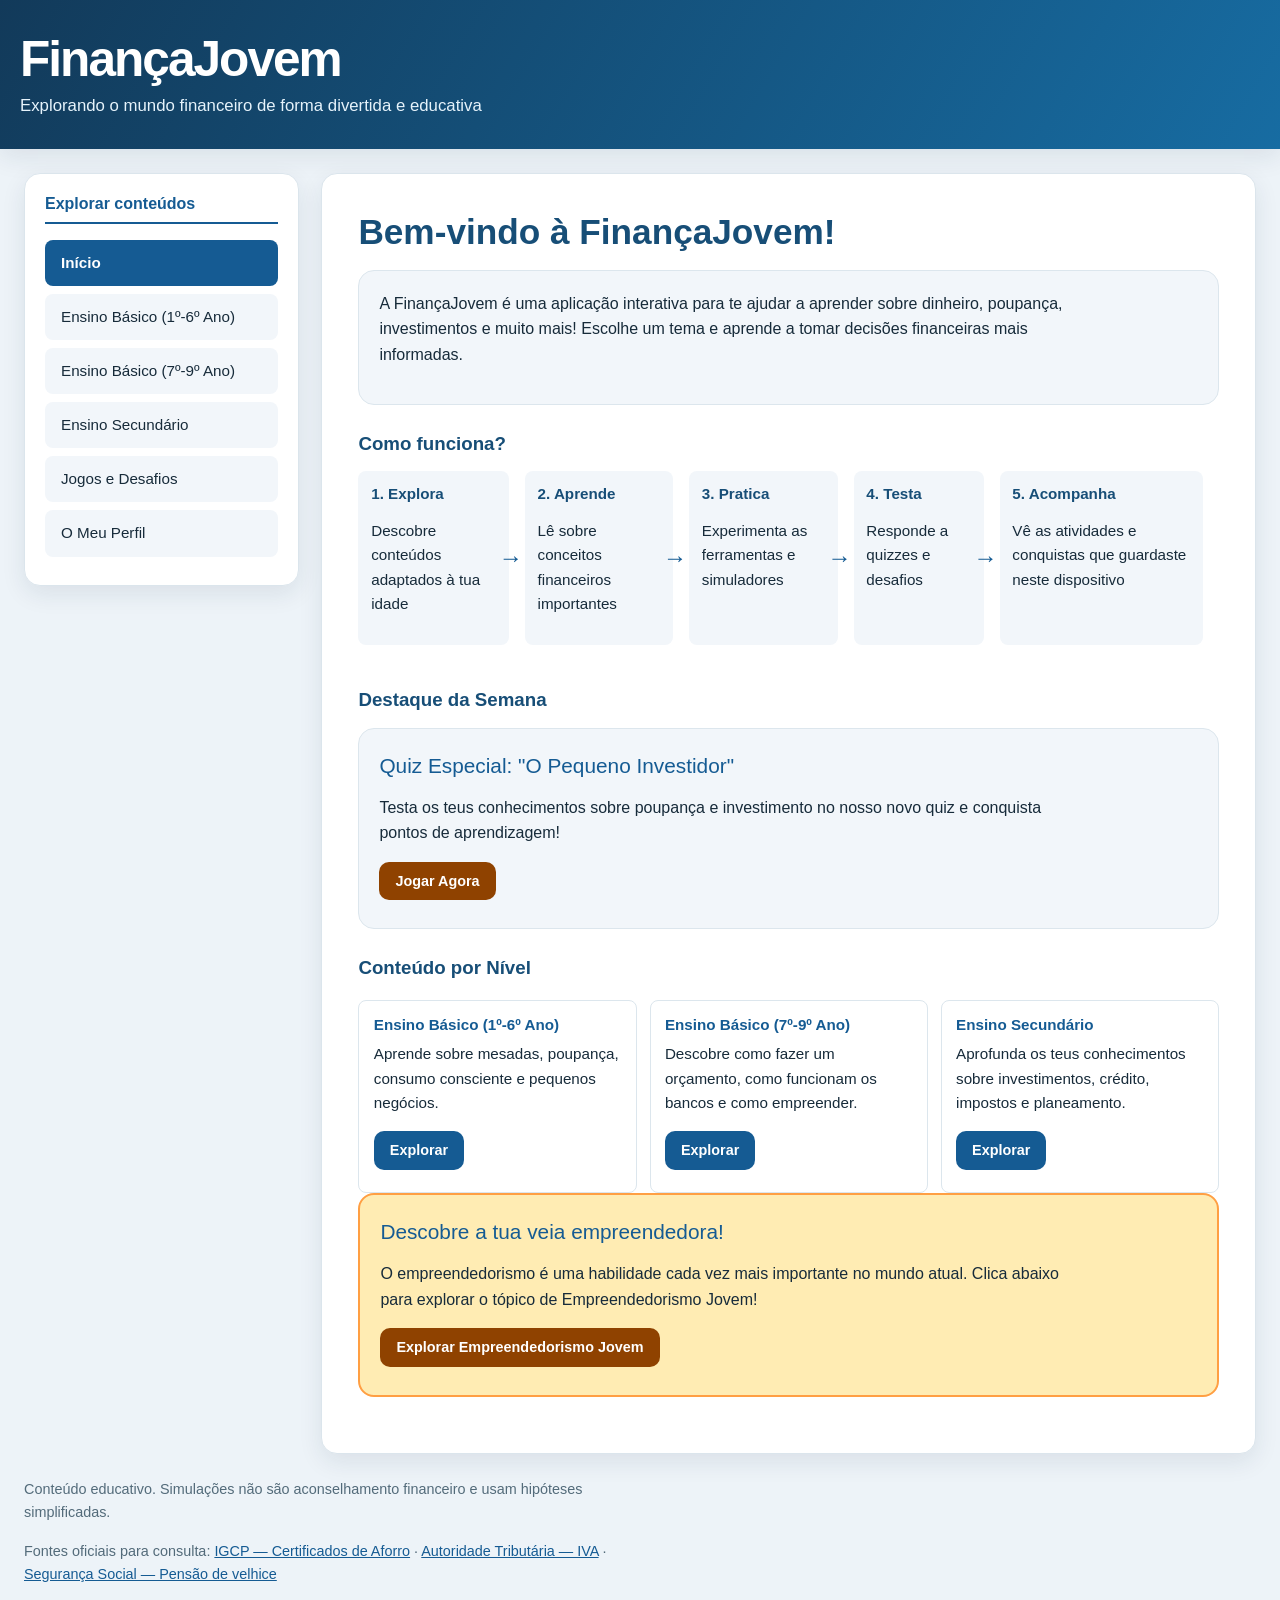
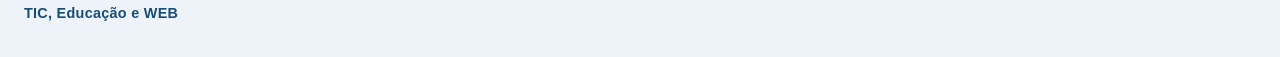
==== commit 01e5719e: "Melhora jogos e desafios de literacia financeira" ====
--- a/financa-jovem/index.html
+++ b/financa-jovem/index.html
@@ -5,6 +5,14 @@
     <meta name="viewport" content="width=device-width, initial-scale=1.0">
     <title>FinançaJovem — Literacia financeira para jovens</title>
     <style>
+        .missao-aprendizagem { border-left: 5px solid #d58d19; background: #fff8e8; }
+        .missao-aprendizagem h3 { margin-top: 0; }
+        .jogo-indicadores { display: grid; grid-template-columns: repeat(auto-fit, minmax(140px, 1fr)); gap: .7rem; margin: 1rem 0; }
+        .jogo-indicador { padding: .8rem; border: 1px solid #dce6ed; border-radius: 10px; background: #fff; }
+        .jogo-indicador strong { display: block; color: #174e77; font-size: 1.15rem; }
+        .quiz-explicacao { padding: .75rem 1rem; margin-top: .65rem; background: #edf8f1; border-left: 4px solid #176b45; border-radius: 8px; }
+        .missao-passo { color: #455d6d; }
+        @media (max-width: 767px) { .jogo-indicadores { grid-template-columns: 1fr 1fr; } }
         :root {
             --cor-primaria: #2e86de;
             --cor-secundaria: #f5f6fa;
@@ -587,6 +595,7 @@
         .historico-atividades small { color: #536b7a; white-space: nowrap; }
         .app-footer { max-width: 1400px; margin: 0 auto; padding: 0 1.5rem 2rem; color: #536b7a; font-size: .9rem; }
         .app-footer a { color: #155b93; }
+        .assinatura { margin: .45rem 0 0; color: #174e77; font-weight: 700; letter-spacing: .02em; }
         .noscript { margin: 1rem; padding: 1rem; background: #fff5d9; color: #4e3b00; }
         @media (max-width: 767px) {
             .container { padding: .75rem; }
@@ -1529,6 +1538,13 @@
                     <h2>Jogos e Desafios</h2>
                     <p>Aprende sobre finanças enquanto te divertes com estes jogos e desafios!</p>
 
+                    <div class="card missao-aprendizagem">
+                        <h3>Aprender, experimentar, refletir</h3>
+                        <p>Começa pelo quiz para rever conceitos de poupança, risco e investimento. Depois, escolhe uma meta realista e regista o que poupas ao longo do desafio.</p>
+                        <p class="missao-passo"><strong>Objetivo:</strong> tomar decisões informadas, comparar alternativas e perceber que poupar depende de escolhas e tempo.</p>
+                        <p class="nota">Usa valores fictícios ou conversa com um adulto de confiança. Não introduzas dados pessoais nem informações sobre contas bancárias.</p>
+                    </div>
+
                     <div class="card" id="card-jogos">
                         <div class="card-title">Quiz: "O Pequeno Investidor"</div>
                         <p>Testa os teus conhecimentos sobre poupança e investimento neste quiz especial.</p>
@@ -1540,6 +1556,7 @@
                         <div id="quiz-pergunta"></div>
                         <div id="quiz-opcoes"></div>
                         <p id="quiz-feedback" aria-live="polite" role="status"></p>
+                        <p id="quiz-explicacao" class="quiz-explicacao" hidden></p>
                         <div id="quiz-progresso">
                             <div class="progresso-container">
                                 <div class="progresso-barra" id="barra-quiz"></div>
@@ -1552,7 +1569,8 @@
                         <h3>Resultado do Quiz</h3>
                         <p>Acertaste <span id="pontuacao-quiz">0</span> de <span id="total-quiz">5</span> perguntas!</p>
                         <div id="medalha-quiz"></div>
-                        <button type="button" class="btn" onclick="voltarJogos()">Voltar aos Jogos</button>
+                        <button type="button" class="btn" onclick="iniciarQuiz()">Tentar novamente</button>
+                        <button type="button" class="btn btn-secundario" onclick="voltarJogos()">Voltar aos Jogos</button>
                     </div>
 
                     <div class="card" id="card-desafio">
@@ -1573,6 +1591,7 @@
                         </div>
                         <div class="form-group">
                             <label for="objetivo-dias">Em quantos dias queres poupar?</label>
+                            <small>O desafio começa hoje. Regista uma entrada por dia; podes corrigi-la nesse mesmo dia.</small>
                             <input type="number" id="objetivo-dias" min="1" max="365" value="30">
                         </div>
                         <button type="button" class="btn" onclick="calcularDesafio()">Calcular</button>
@@ -1581,13 +1600,20 @@
                     <div id="desafio-resultado" hidden>
                         <h3>Teu Plano de Poupança</h3>
                         <p>Para comprares <span id="nome-objetivo">item</span> que custa <span id="valor-objetivo">X</span>€ em <span id="dias-objetivo">Y</span> dias:</p>
-                        <p>Precisas poupar <span id="poupanca-diaria">Z</span>€ por dia!</p>
+                        <p>Precisas poupar, em média, <span id="poupanca-diaria">Z</span>€ por dia.</p>
+                        <div class="jogo-indicadores" aria-label="Resumo do desafio">
+                            <div class="jogo-indicador"><strong id="dias-registados">0</strong>dias com registo</div>
+                            <div class="jogo-indicador"><strong id="dias-decorridos">0</strong>dias decorridos</div>
+                            <div class="jogo-indicador"><strong id="dias-restantes">0</strong>dias restantes</div>
+                            <div class="jogo-indicador"><strong id="valor-hoje">0,00 €</strong>poupado hoje</div>
+                        </div>
+                        <p id="estado-desafio" class="mensagem" role="status" aria-live="polite"></p>
                         <div class="progresso-container" role="progressbar" id="progresso-desafio" aria-label="Progresso do objetivo" aria-valuemin="0" aria-valuemax="100" aria-valuenow="0">
                             <div class="progresso-barra" id="barra-desafio" style="width: 0%;"></div>
                         </div>
                         <p>Progresso: <span id="valor-poupado">0</span>€ / <span id="valor-meta">X</span>€</p>
                         <div class="form-group">
-                            <label for="poupanca-valor">Quanto poupaste hoje? (€)</label>
+                            <label for="poupanca-valor">Quanto conseguiste poupar hoje? (€)</label>
                             <input type="number" id="poupanca-valor" min="0.5" max="100" value="0.5" step="0.5">
                         </div>
                         <button type="button" class="btn" onclick="adicionarPoupanca()">Adicionar poupança de hoje</button>
@@ -1639,7 +1665,17 @@
         let quizSession = 0;
 
         function validChallenge(value) {
-            return Boolean(value && typeof value === "object" && typeof value.name === "string" && value.name.trim() && Number.isFinite(Number(value.target)) && Number(value.target) > 0 && Number.isFinite(Number(value.days)) && Number(value.days) > 0 && Number.isFinite(Number(value.saved)) && Number(value.saved) >= 0);
+            return Boolean(value && typeof value === "object" && typeof value.name === "string" && value.name.trim() && Number.isFinite(Number(value.target)) && Number(value.target) > 0 && Number.isFinite(Number(value.days)) && Number(value.days) > 0 && Number(value.days) <= 365 && Number.isFinite(Number(value.saved)) && Number(value.saved) >= 0);
+        }
+
+        function localDateString(date) {
+            const current = date || new Date();
+            return current.getFullYear() + "-" + String(current.getMonth() + 1).padStart(2, "0") + "-" + String(current.getDate()).padStart(2, "0");
+        }
+
+        function dateDifference(from, to) {
+            const parse = value => { const parts = value.split("-").map(Number); return Date.UTC(parts[0], parts[1] - 1, parts[2]); };
+            return Math.floor((parse(to) - parse(from)) / 86400000);
         }
 
         function readState() {
@@ -1651,7 +1687,12 @@
                     points: Number.isFinite(saved.points) ? Math.max(0, saved.points) : 0,
                     completed: Array.isArray(saved.completed) ? saved.completed.filter(x => typeof x === "string") : [],
                     activities: Array.isArray(saved.activities) ? saved.activities.slice(0, 20) : [],
-                    challenge: validChallenge(saved.challenge) ? { name: saved.challenge.name.slice(0, 80), target: Number(saved.challenge.target), days: Number(saved.challenge.days), saved: Math.max(0, Number(saved.challenge.saved)) } : null
+                    challenge: validChallenge(saved.challenge) ? (() => {
+                        const dailyLog = Array.isArray(saved.challenge.dailyLog) ? saved.challenge.dailyLog.filter(entry => entry && /^\\d{4}-\\d{2}-\\d{2}$/.test(entry.date) && Number.isFinite(Number(entry.amount)) && Number(entry.amount) > 0).slice(-365).map(entry => ({ date: entry.date, amount: Number(entry.amount) })) : [];
+                        const baseSaved = Number.isFinite(saved.challenge.baseSaved) ? Math.max(0, saved.challenge.baseSaved) : Math.max(0, Number(saved.challenge.saved) - dailyLog.reduce((sum, entry) => sum + entry.amount, 0));
+                        const startedAt = /^\\d{4}-\\d{2}-\\d{2}$/.test(saved.challenge.startedAt || "") ? saved.challenge.startedAt : localDateString();
+                        return { name: saved.challenge.name.slice(0, 80), target: Number(saved.challenge.target), days: Number(saved.challenge.days), startedAt, baseSaved, dailyLog, saved: baseSaved + dailyLog.reduce((sum, entry) => sum + entry.amount, 0) };
+                    })() : null
                 };
             } catch (error) { return empty; }
         }
@@ -1999,11 +2040,11 @@
         }
 
         const perguntasQuiz = [
-            { pergunta: "Qual é uma forma de procurar crescimento do dinheiro ao longo do tempo?", opcoes: ["Guardar debaixo do colchão", "Gastar tudo agora", "Investir, conhecendo os riscos", "Emprestar a amigos"], correta: 2 },
-            { pergunta: "O que significa juro composto?", opcoes: ["Pagar juros sobre empréstimos", "Ganhar juros sobre juros já acumulados", "Emprestar dinheiro a juros altos", "Um tipo de investimento sem risco"], correta: 1 },
-            { pergunta: "Qual destas afirmações sobre investimento é correta?", opcoes: ["As ações nunca perdem valor", "Criptomoedas são sempre seguras", "O risco e as condições variam por produto", "Emprestar a amigos garante retorno"], correta: 2 },
-            { pergunta: "Para que pode servir um fundo de emergência?", opcoes: ["Para compras por impulso", "Para despesas inesperadas", "Para investir quando o mercado cai", "Para pagar todas as férias"], correta: 1 },
-            { pergunta: "O que deves ponderar antes de investir?", opcoes: ["O que os amigos fazem", "Prazo, risco, custos e objetivos", "Apenas o retorno potencial", "A opinião das redes sociais"], correta: 1 }
+            { pergunta: "Qual é uma forma de procurar crescimento do dinheiro ao longo do tempo?", opcoes: ["Guardar debaixo do colchão", "Gastar tudo agora", "Investir, conhecendo os riscos", "Emprestar a amigos"], correta: 2, explicacao: "Investir pode ajudar o dinheiro a crescer, mas o valor pode subir ou descer. O resultado não é garantido." },
+            { pergunta: "O que significa juro composto?", opcoes: ["Pagar juros sobre empréstimos", "Ganhar juros sobre juros já acumulados", "Emprestar dinheiro a juros altos", "Um tipo de investimento sem risco"], correta: 1, explicacao: "Com juros compostos, os juros acumulados também podem gerar juros. O efeito depende da taxa, do prazo, dos custos e das condições." },
+            { pergunta: "Qual destas afirmações sobre investimento é correta?", opcoes: ["As ações nunca perdem valor", "Criptomoedas são sempre seguras", "O risco e as condições variam por produto", "Emprestar a amigos garante retorno"], correta: 2, explicacao: "Cada produto tem riscos, custos e condições diferentes. Nenhum investimento deve ser tratado como retorno garantido." },
+            { pergunta: "Para que pode servir um fundo de emergência?", opcoes: ["Para compras por impulso", "Para despesas inesperadas", "Para investir quando o mercado cai", "Para pagar todas as férias"], correta: 1, explicacao: "Uma reserva de emergência ajuda a lidar com despesas inesperadas sem recorrer imediatamente a crédito." },
+            { pergunta: "O que deves ponderar antes de investir?", opcoes: ["O que os amigos fazem", "Prazo, risco, custos e objetivos", "Apenas o retorno potencial", "A opinião das redes sociais"], correta: 1, explicacao: "Uma decisão informada considera o objetivo, o prazo, a possibilidade de perdas, os custos e a necessidade de diversificar." }
         ];
 
         function iniciarQuiz() {
@@ -2033,6 +2074,8 @@
             const bar = document.getElementById("barra-quiz"); bar.style.width = (perguntaAtual / perguntasQuiz.length * 100) + "%";
             bar.parentElement.setAttribute("role", "progressbar"); bar.parentElement.setAttribute("aria-valuemin", "0"); bar.parentElement.setAttribute("aria-valuemax", String(perguntasQuiz.length)); bar.parentElement.setAttribute("aria-valuenow", String(perguntaAtual));
             setText("quiz-feedback", "");
+            const explanation = document.getElementById("quiz-explicacao");
+            if (explanation) { explanation.hidden = true; explanation.textContent = ""; }
         }
 
         function verificarQuiz(answer) {
@@ -2044,7 +2087,9 @@
                 option.disabled = true;
             });
             if (answer === quiz.correta) pontuacaoQuiz += 1;
-            setText("quiz-feedback", answer === quiz.correta ? "Certo!" : "Não é essa. A resposta correta está assinalada.");
+            setText("quiz-feedback", answer === quiz.correta ? "Certo!" : "Ainda não. A resposta correta está assinalada.");
+            const explanation = document.getElementById("quiz-explicacao");
+            if (explanation) { explanation.textContent = quiz.explicacao; explanation.hidden = false; }
             const session = quizSession;
             window.setTimeout(() => {
                 if (session !== quizSession) return;
@@ -2103,7 +2148,7 @@
                 nameInput.setAttribute("aria-describedby", message.id);
                 nameInput.focus(); return;
             }
-            appState.challenge = { name: name.slice(0, 80), target: target, days: days, saved: 0 };
+            appState.challenge = { name: name.slice(0, 80), target: target, days: days, startedAt: localDateString(), baseSaved: 0, dailyLog: [], saved: 0 };
             saveState(); renderChallenge();
             document.getElementById("desafio-poupanca").hidden = true; document.getElementById("desafio-resultado").hidden = false;
         }
@@ -2111,23 +2156,53 @@
         function renderChallenge() {
             const challenge = appState.challenge;
             if (!challenge) return;
+            const today = localDateString();
+            const elapsedRaw = dateDifference(challenge.startedAt, today) + 1;
+            const elapsed = Math.max(0, Math.min(challenge.days, elapsedRaw));
+            const remaining = Math.max(0, challenge.days - elapsed);
+            const todayEntry = challenge.dailyLog.find(entry => entry.date === today);
             setText("nome-objetivo", challenge.name); setText("valor-objetivo", formatNumber(challenge.target));
             setText("dias-objetivo", String(challenge.days)); setText("poupanca-diaria", formatNumber(challenge.target / challenge.days));
             setText("valor-meta", formatNumber(challenge.target)); setText("valor-poupado", formatNumber(challenge.saved));
+            setText("dias-registados", String(challenge.dailyLog.length)); setText("dias-decorridos", String(elapsed)); setText("dias-restantes", String(remaining));
+            setText("valor-hoje", formatNumber(todayEntry ? todayEntry.amount : 0) + " €");
             const percentage = Math.min(100, challenge.saved / challenge.target * 100);
             document.getElementById("barra-desafio").style.width = percentage + "%";
             const progress = document.getElementById("progresso-desafio");
             if (progress) progress.setAttribute("aria-valuenow", String(Math.round(percentage)));
+            const finished = challenge.saved >= challenge.target;
+            const expired = elapsedRaw > challenge.days;
+            const addButton = document.querySelector("#desafio-resultado button[onclick=\"adicionarPoupanca()\"]");
+            const status = document.getElementById("estado-desafio");
+            if (status) {
+                status.className = finished ? "mensagem sucesso" : expired ? "mensagem erro" : "mensagem";
+                status.textContent = finished ? "Meta alcançada! Podes rever o que te ajudou a poupar." : expired ? "O prazo deste desafio terminou. Podes criar uma nova meta." : todayEntry ? "Já registaste a poupança de hoje. Se necessário, podes corrigir o valor." : "Ainda não registaste a poupança de hoje.";
+            }
+            if (addButton) {
+                addButton.disabled = finished || expired;
+                addButton.textContent = todayEntry ? "Atualizar registo de hoje" : "Adicionar poupança de hoje";
+            }
             const start = document.querySelector("#card-desafio button");
             if (start) start.textContent = "Continuar desafio";
         }
 
         function adicionarPoupanca() {
             const amount = readNumber("poupanca-valor", "o valor poupado hoje");
-            if (!Number.isFinite(amount) || amount <= 0 || !appState.challenge) return;
-            appState.challenge.saved = Math.round((appState.challenge.saved + amount) * 100) / 100;
+            const challenge = appState.challenge;
+            if (!Number.isFinite(amount) || amount <= 0 || !challenge) return;
+            const today = localDateString();
+            const elapsed = dateDifference(challenge.startedAt, today) + 1;
+            if (elapsed < 1 || elapsed > challenge.days || challenge.saved >= challenge.target) return;
+            const previous = challenge.dailyLog.find(entry => entry.date === today);
+            if (previous) {
+                challenge.saved = Math.max(challenge.baseSaved, Math.round((challenge.saved - previous.amount + amount) * 100) / 100);
+                previous.amount = amount;
+            } else {
+                challenge.dailyLog.push({ date: today, amount });
+                challenge.saved = Math.round((challenge.saved + amount) * 100) / 100;
+            }
             saveState(); document.getElementById("poupanca-valor").value = ""; renderChallenge();
-            if (appState.challenge.saved >= appState.challenge.target) registerActivity("desafio-poupanca", "Atingiu o objetivo de poupança: " + appState.challenge.name, 15);
+            if (challenge.saved >= challenge.target) registerActivity("desafio-poupanca", "Atingiu o objetivo de poupança: " + challenge.name, 15);
         }
 
         function novaMeta() {
@@ -2209,6 +2284,7 @@
     <footer class="app-footer">
         <p>Conteúdo educativo. Simulações não são aconselhamento financeiro e usam hipóteses simplificadas.</p>
         <p>Fontes oficiais para consulta: <a href="https://www.igcp.pt/pt/aforristas/produtos-de-aforro/certificados-de-aforro" target="_blank" rel="noopener noreferrer">IGCP — Certificados de Aforro</a> · <a href="https://info.portaldasfinancas.gov.pt/pt/apoio_contribuinte/questoes_frequentes/pages/faqs-00930.aspx" target="_blank" rel="noopener noreferrer">Autoridade Tributária — IVA</a> · <a href="https://www.seg-social.pt/ptss/pssd/menu/trabalho/reforma-invalidez/pensao-velhice" target="_blank" rel="noopener noreferrer">Segurança Social — Pensão de velhice</a></p>
+        <p class="assinatura">TIC, Educação e WEB</p>
     </footer>
 </body>
 </html>
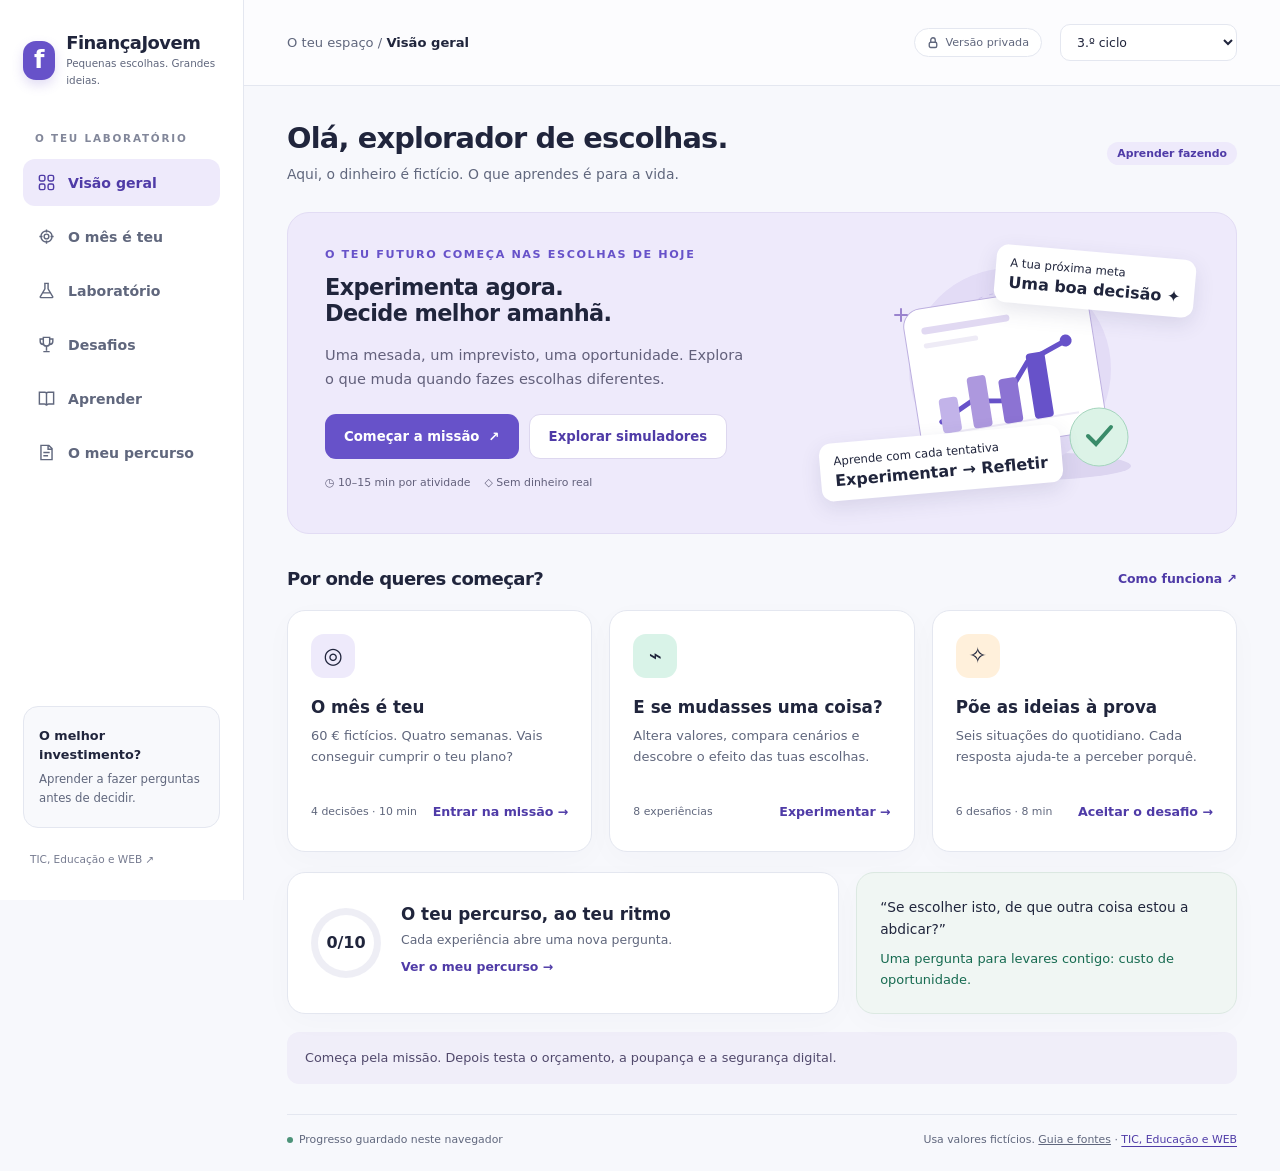
==== commit d06911cf: "Melhora FinançaJovem com decisões interativas, simuladores e relatórios" ====
--- a/financa-jovem/index.html
+++ b/financa-jovem/index.html
@@ -1,2290 +1,171 @@
-<!DOCTYPE html>
+<!doctype html>
 <html lang="pt-PT">
 <head>
-    <meta charset="UTF-8">
-    <meta name="viewport" content="width=device-width, initial-scale=1.0">
-    <title>FinançaJovem — Literacia financeira para jovens</title>
-    <style>
-        .missao-aprendizagem { border-left: 5px solid #d58d19; background: #fff8e8; }
-        .missao-aprendizagem h3 { margin-top: 0; }
-        .jogo-indicadores { display: grid; grid-template-columns: repeat(auto-fit, minmax(140px, 1fr)); gap: .7rem; margin: 1rem 0; }
-        .jogo-indicador { padding: .8rem; border: 1px solid #dce6ed; border-radius: 10px; background: #fff; }
-        .jogo-indicador strong { display: block; color: #174e77; font-size: 1.15rem; }
-        .quiz-explicacao { padding: .75rem 1rem; margin-top: .65rem; background: #edf8f1; border-left: 4px solid #176b45; border-radius: 8px; }
-        .missao-passo { color: #455d6d; }
-        @media (max-width: 767px) { .jogo-indicadores { grid-template-columns: 1fr 1fr; } }
-        :root {
-            --cor-primaria: #2e86de;
-            --cor-secundaria: #f5f6fa;
-            --cor-acento: #ff9f43;
-            --cor-sucesso: #4cd137;
-            --cor-erro: #e84118;
-            --cor-texto: #2f3640;
-            --cor-texto-claro: #f5f6fa;
-            --sombra-suave: 0 4px 6px rgba(0, 0, 0, 0.1);
-            --borda-arredondada: 12px;
-            --espacamento: 16px;
-        }
-
-        * {
-            margin: 0;
-            padding: 0;
-            box-sizing: border-box;
-            font-family: 'Segoe UI', Tahoma, Geneva, Verdana, sans-serif;
-        }
-
-        body {
-            background-color: #f9f9f9;
-            color: var(--cor-texto);
-            line-height: 1.6;
-        }
-
-        header {
-            background-color: var(--cor-primaria);
-            color: white;
-            padding: 1.5rem;
-            text-align: center;
-            box-shadow: var(--sombra-suave);
-        }
-
-        .container {
-            max-width: 1100px;
-            margin: 0 auto;
-            padding: 1.5rem;
-        }
-
-        .dashboard {
-            display: grid;
-            grid-template-columns: 1fr;
-            gap: 2rem;
-        }
-
-        @media (min-width: 768px) {
-            .dashboard {
-                grid-template-columns: 1fr 3.5fr;
-            }
-        }
-
-        .menu {
-            background-color: white;
-            border-radius: var(--borda-arredondada);
-            padding: 1.25rem;
-            box-shadow: var(--sombra-suave);
-            font-size: 0.95rem;
-        }
-
-        .menu h2 {
-            margin-bottom: 1rem;
-            color: var(--cor-primaria);
-            border-bottom: 2px solid var(--cor-primaria);
-            padding-bottom: 0.5rem;
-        }
-
-        .menu-item {
-            display: block;
-            padding: 0.8rem 1rem;
-            margin: 0.5rem 0;
-            background-color: var(--cor-secundaria);
-            color: var(--cor-texto);
-            text-decoration: none;
-            border-radius: 8px;
-            font-weight: 500;
-            transition: all 0.3s ease;
-        }
-
-        .menu-item:hover, .menu-item.active {
-            background-color: var(--cor-primaria);
-            color: white;
-            transform: translateX(5px);
-        }
-
-        .submenu {
-            padding-left: 1.5rem;
-            display: none;
-        }
-
-        .submenu.active {
-            display: block;
-        }
-
-        .content {
-            background-color: white;
-            border-radius: var(--borda-arredondada);
-            padding: 1.5rem;
-            box-shadow: var(--sombra-suave);
-            min-height: 500px;
-            overflow-x: hidden;
-            word-wrap: break-word;
-        }
-
-        .content-section {
-            display: none;
-        }
-
-        #bemvindo-section { display: block; }
-
-        .content-section.active {
-            display: block;
-        }
-
-        h1, h2, h3, h4 {
-            color: var(--cor-primaria);
-            margin-bottom: 1rem;
-        }
-
-        p {
-            margin-bottom: 1rem;
-        }
-
-        .btn {
-            display: inline-block;
-            background-color: var(--cor-primaria);
-            color: white;
-            padding: 0.6rem 1.2rem;
-            border: none;
-            border-radius: 8px;
-            cursor: pointer;
-            font-weight: 600;
-            font-size: 0.9rem;
-            text-decoration: none;
-            transition: all 0.3s ease;
-            margin-right: 0.5rem;
-            margin-bottom: 0.5rem;
-        }
-
-        .btn:hover {
-            background-color: #1c6bc8;
-            transform: translateY(-2px);
-        }
-
-        .btn-secundario {
-            background-color: var(--cor-secundaria);
-            color: var(--cor-texto);
-        }
-
-        .btn-acento {
-            background-color: var(--cor-acento);
-        }
-
-        .card {
-            background-color: var(--cor-secundaria);
-            border-radius: var(--borda-arredondada);
-            padding: 1.25rem;
-            margin-bottom: 1.25rem;
-            box-shadow: var(--sombra-suave);
-            transition: transform 0.3s ease;
-            overflow-wrap: break-word;
-            word-wrap: break-word;
-            hyphens: auto;
-        }
-
-        .card:hover {
-            transform: translateY(-3px);
-        }
-
-        .card-title {
-            font-size: 1.3rem;
-            color: var(--cor-primaria);
-            margin-bottom: 0.8rem;
-        }
-
-        .carteira {
-            background-color: var(--cor-acento);
-            color: white;
-            padding: 1rem;
-            border-radius: var(--borda-arredondada);
-            margin-bottom: 1.5rem;
-            text-align: center;
-        }
-
-        .carteira h3 {
-            color: white;
-        }
-
-        .saldo {
-            font-size: 2rem;
-            font-weight: 700;
-        }
-
-        .quiz-container {
-            margin-top: 2rem;
-        }
-
-        .quiz-question {
-            margin-bottom: 1.5rem;
-        }
-
-        .quiz-options {
-            display: grid;
-            grid-template-columns: 1fr;
-            gap: 0.8rem;
-        }
-
-        @media (min-width: 768px) {
-            .quiz-options {
-                grid-template-columns: 1fr 1fr;
-            }
-        }
-
-        .quiz-option {
-            background-color: var(--cor-secundaria);
-            padding: 1rem;
-            border-radius: 8px;
-            cursor: pointer;
-            transition: all 0.3s ease;
-        }
-
-        .quiz-option:hover {
-            background-color: #e3e3e3;
-        }
-
-        .quiz-option.correct {
-            background-color: var(--cor-sucesso);
-            color: white;
-        }
-
-        .quiz-option.incorrect {
-            background-color: var(--cor-erro);
-            color: white;
-        }
-
-        .simulador {
-            margin-top: 2rem;
-        }
-
-        .form-group {
-            margin-bottom: 1.5rem;
-        }
-
-        label {
-            display: block;
-            margin-bottom: 0.5rem;
-            font-weight: 500;
-        }
-
-        input, select {
-            width: 100%;
-            padding: 0.8rem;
-            border: 1px solid #ddd;
-            border-radius: 8px;
-            font-size: 1rem;
-        }
-
-        .resultado {
-            margin-top: 1.5rem;
-            background-color: var(--cor-secundaria);
-            padding: 1.5rem;
-            border-radius: var(--borda-arredondada);
-            display: none;
-        }
-
-        .resultado.active {
-            display: block;
-        }
-
-        .tabela {
-            width: 100%;
-            border-collapse: collapse;
-            margin: 1.5rem 0;
-        }
-
-        .tabela th, .tabela td {
-            padding: 0.8rem;
-            text-align: left;
-            border-bottom: 1px solid #ddd;
-        }
-
-        .tabela th {
-            background-color: var(--cor-primaria);
-            color: white;
-        }
-
-        .tabela tr:nth-child(even) {
-            background-color: var(--cor-secundaria);
-        }
-
-        .progresso-container {
-            width: 100%;
-            background-color: #ddd;
-            border-radius: 8px;
-            margin: 1rem 0;
-        }
-
-        .progresso-barra {
-            height: 20px;
-            background-color: var(--cor-primaria);
-            border-radius: 8px;
-            width: 0%;
-            transition: width 0.5s ease;
-        }
-
-        .medalhas {
-            display: flex;
-            flex-wrap: wrap;
-            gap: 1rem;
-            margin-top: 1rem;
-        }
-
-        .medalha {
-            width: 80px;
-            height: 80px;
-            background-color: #ddd;
-            border-radius: 50%;
-            display: flex;
-            justify-content: center;
-            align-items: center;
-            font-size: 2rem;
-            color: var(--cor-texto);
-            position: relative;
-        }
-
-        .medalha.conquistada {
-            background-color: var(--cor-acento);
-            color: white;
-        }
-
-        .medalha-tooltip {
-            position: absolute;
-            background-color: var(--cor-texto);
-            color: white;
-            padding: 0.5rem;
-            border-radius: 4px;
-            font-size: 0.8rem;
-            width: 150px;
-            bottom: 100%;
-            left: 50%;
-            transform: translateX(-50%);
-            opacity: 0;
-            transition: opacity 0.3s;
-            pointer-events: none;
-            text-align: center;
-        }
-
-        .medalha:hover .medalha-tooltip {
-            opacity: 1;
-        }
-
-        /* Animações */
-        @keyframes aparecer {
-            from {
-                opacity: 0;
-                transform: translateY(20px);
-            }
-            to {
-                opacity: 1;
-                transform: translateY(0);
-            }
-        }
-
-        .animacao {
-            animation: aparecer 0.5s ease forwards;
-        }
-
-        /* Calculadora */
-        .calculadora {
-            background-color: var(--cor-secundaria);
-            border-radius: var(--borda-arredondada);
-            padding: 1.5rem;
-            margin-top: 1.5rem;
-        }
-
-        .calculadora-campos {
-            display: grid;
-            grid-template-columns: 1fr;
-            gap: 1rem;
-        }
-
-        @media (min-width: 768px) {
-            .calculadora-campos {
-                grid-template-columns: 1fr 1fr;
-            }
-        }
-        
-        .grafico-container {
-            width: 100%;
-            height: 300px;
-            margin: 1.5rem 0;
-            position: relative;
-        }
-        
-        .barra {
-            position: absolute;
-            bottom: 0;
-            width: 40px;
-            background-color: var(--cor-primaria);
-            transition: height 1s ease;
-        }
-        
-        .barra-label {
-            position: absolute;
-            bottom: -25px;
-            width: 100%;
-            text-align: center;
-            font-size: 0.8rem;
-        }
-        
-        .barra-valor {
-            position: absolute;
-            top: -25px;
-            width: 100%;
-            text-align: center;
-            font-size: 0.8rem;
-        }
-
-        .cronograma {
-            display: flex;
-            overflow-x: auto;
-            margin-top: 1rem;
-            padding-bottom: 1rem;
-        }
-
-        .cronograma-etapa {
-            min-width: 130px;
-            padding: 0.8rem;
-            background-color: var(--cor-secundaria);
-            margin-right: 1rem;
-            border-radius: 8px;
-            position: relative;
-            font-size: 0.95rem;
-        }
-
-        .cronograma-etapa::after {
-            content: "→";
-            position: absolute;
-            right: -14px;
-            top: 50%;
-            transform: translateY(-50%);
-            font-size: 1.5rem;
-            color: var(--cor-primaria);
-        }
-
-        .cronograma-etapa:last-child::after {
-            display: none;
-        }
-
-        /* Perfil de investidor */
-        .perfil-resultado {
-            padding: 1.5rem;
-            background-color: var(--cor-secundaria);
-            border-radius: var(--borda-arredondada);
-            margin-top: 1.5rem;
-            text-align: center;
-            display: none;
-        }
-
-        .perfil-resultado.active {
-            display: block;
-        }
-        
-        .perfil-titulo {
-            font-size: 1.5rem;
-            color: var(--cor-primaria);
-            margin-bottom: 1rem;
-        }
-        
-        .perfil-descricao {
-            margin-bottom: 1rem;
-        }
-        
-        .dicas-container {
-            display: grid;
-            grid-template-columns: 1fr;
-            gap: 0.8rem;
-            margin-top: 1.25rem;
-        }
-        
-        @media (min-width: 768px) {
-            .dicas-container {
-                grid-template-columns: 1fr 1fr 1fr;
-            }
-        }
-        
-        @media (max-width: 992px) {
-            .dicas-container {
-                grid-template-columns: 1fr 1fr;
-            }
-        }
-        
-        .dica {
-            background-color: white;
-            padding: 0.9rem;
-            border-radius: 8px;
-            box-shadow: var(--sombra-suave);
-            font-size: 0.95rem;
-        }
-        
-        .dica-titulo {
-            color: var(--cor-primaria);
-            margin-bottom: 0.5rem;
-        }
-
-        :root {
-            --cor-primaria: #155b93; --cor-secundaria: #f2f6fa; --cor-acento: #8f4200;
-            --cor-sucesso: #176b45; --cor-erro: #a52a20; --cor-texto: #172b3a;
-            --sombra-suave: 0 8px 24px rgba(20, 48, 69, .09); --borda-arredondada: 16px;
-        }
-        html { scroll-behavior: smooth; }
-        body { background: #edf3f8; }
-        .skip-link { position: absolute; left: 1rem; top: -5rem; z-index: 10; padding: .75rem 1rem; background: #fff; color: #123; border-radius: 8px; }
-        .skip-link:focus { top: 1rem; }
-        header { background: linear-gradient(120deg, #123a5a, #176ca2); text-align: left; padding: 1.8rem max(1.25rem, calc((100vw - 1360px)/2)); }
-        header h1 { color: white; font-size: clamp(2rem, 4vw, 3.1rem); letter-spacing: -.04em; margin-bottom: .15rem; }
-        header p { color: #e6f3fb; margin: 0; font-size: 1.05rem; }
-        .container { max-width: 1400px; padding: 1.5rem; }
-        .dashboard { grid-template-columns: minmax(235px, 275px) minmax(0, 1fr); align-items: start; gap: 1.4rem; }
-        .menu { position: sticky; top: 1rem; max-height: calc(100vh - 2rem); overflow-y: auto; border: 1px solid #dbe5ec; }
-        .menu h2 { font-size: 1rem; }
-        .menu-item { width: 100%; border: 0; text-align: left; font: inherit; line-height: 1.35; }
-        .menu-item:hover, .menu-item.active { transform: none; }
-        .menu a[aria-current="page"] { background: #155b93; color: white; font-weight: 700; }
-        .menu [data-submenu][aria-expanded="true"] { background: #dcecf8; color: #123a5a; }
-        .submenu { padding-left: .75rem; }
-        .submenu.active { display: block; }
-        .content { min-width: 0; border: 1px solid #dbe5ec; padding: clamp(1rem, 3vw, 2.25rem); }
-        .content-section { display: none; }
-        .content-section.active { display: block; }
-        #bemvindo-section { display: block; }
-        [hidden] { display: none !important; }
-        h1, h2, h3, h4 { color: #174e77; line-height: 1.25; }
-        h2 { font-size: clamp(1.65rem, 3vw, 2.2rem); }
-        h3 { margin-top: 1.7rem; }
-        p, li { max-width: 78ch; }
-        ul, ol { padding-left: 1.4rem; margin: .25rem 0 1rem; }
-        .btn { background: #155b93; color: #fff; border-radius: 10px; padding: .7rem 1rem; }
-        .btn:hover { background: #10436d; transform: translateY(-1px); }
-        .btn-acento { background: #8f4200; }
-        .btn-acento:hover { background: #743500; }
-        .btn-secundario { background: #e8eff5; color: #172b3a; border: 1px solid #cbd9e4; }
-        .card, .dica, .calculadora, .resultado { border: 1px solid #dce6ed; box-shadow: none; }
-        .card:hover { transform: none; }
-        .dicas-container { grid-template-columns: repeat(auto-fit, minmax(min(100%, 220px), 1fr)); }
-        .dica { background: #fff; }
-        .quiz-option { width: 100%; color: var(--cor-texto); border: 1px solid #d1dee8; text-align: left; font: inherit; }
-        button.quiz-option { cursor: pointer; }
-        .quiz-option:hover { background: #e8f1f8; }
-        .quiz-option.correct { color: #fff; background: #176b45; border-color: #176b45; }
-        .quiz-option.incorrect { color: #fff; background: #a52a20; border-color: #a52a20; }
-        .quiz-option.selected { outline: 3px solid #155b93; }
-        input, select { max-width: 100%; color: #172b3a; background: #fff; border-color: #bdcbd6; }
-        input[type="range"] { width: 100%; padding: 0; accent-color: #155b93; }
-        input[type="checkbox"] { width: auto; padding: 0; accent-color: #155b93; margin-right: .45rem; }
-        .form-group input[type="checkbox"] + label { display: inline; }
-        input:focus-visible, select:focus-visible, button:focus-visible, a:focus-visible, .quiz-option:focus-visible { outline: 3px solid #ffb020; outline-offset: 2px; }
-        [aria-invalid="true"] { border-color: #a52a20; }
-        .form-error, .mensagem { padding: .75rem 1rem; border-radius: 10px; background: #edf4fa; border-left: 4px solid #155b93; margin: .75rem 0; }
-        .form-error, .mensagem.erro { background: #fff1ef; border-left-color: #a52a20; color: #71231c; }
-        .mensagem.sucesso { background: #edf8f1; border-left-color: #176b45; }
-        .nota, .nota-privacidade { padding: .85rem 1rem; border-radius: 10px; background: #f5f8fa; color: #455d6d; font-size: .93rem; }
-        .grafico-container { display: flex; align-items: flex-end; justify-content: space-around; gap: .75rem; height: 290px; padding: 2rem .5rem 2.5rem; overflow-x: auto; border-bottom: 1px solid #cbd9e4; }
-        .grafico-container .barra { position: relative; flex: 1 0 38px; max-width: 70px; min-width: 30px; width: auto !important; left: auto !important; border-radius: 8px 8px 0 0; }
-        .barra-label { bottom: -2.2rem; left: 0; font-size: .72rem; white-space: nowrap; color: #243f52; }
-        .barra-valor { top: -1.65rem; left: 0; font-size: .68rem; white-space: nowrap; color: #243f52; }
-        .tabela { display: block; overflow-x: auto; }
-        table.tabela--inner { display: table; overflow: visible; width: 100%; border-collapse: collapse; }
-        .tabela table { min-width: 420px; }
-        .tabela th { background: #174e77; }
-        .tabela td, .tabela th { padding: .65rem; }
-        .carteira { background: linear-gradient(120deg, #174e77, #2476a8); }
-        .progresso-container { overflow: hidden; background: #d9e4ec; }
-        .progresso-barra { background: #176b45; }
-        .medalha { border: 2px solid #d2dde5; background: #edf2f5; color: #627482; }
-        .medalha.conquistada { background: #f0b44d; color: #243f52; border-color: #d58d19; }
-        .medalha-tooltip { z-index: 2; }
-        .historico-atividades { list-style: none; padding: 0; }
-        .historico-atividades li { display: flex; justify-content: space-between; gap: 1rem; padding: .75rem 0; border-bottom: 1px solid #e1e8ed; }
-        .historico-atividades small { color: #536b7a; white-space: nowrap; }
-        .app-footer { max-width: 1400px; margin: 0 auto; padding: 0 1.5rem 2rem; color: #536b7a; font-size: .9rem; }
-        .app-footer a { color: #155b93; }
-        .assinatura { margin: .45rem 0 0; color: #174e77; font-weight: 700; letter-spacing: .02em; }
-        .noscript { margin: 1rem; padding: 1rem; background: #fff5d9; color: #4e3b00; }
-        @media (max-width: 767px) {
-            .container { padding: .75rem; }
-            .dashboard { grid-template-columns: 1fr; gap: .75rem; }
-            .menu { position: static; max-height: none; }
-            .content { min-height: 55vh; padding: 1.1rem; }
-            .cronograma { display: grid; grid-template-columns: 1fr 1fr; overflow: visible; gap: .5rem; }
-            .cronograma-etapa { min-width: 0; margin: 0; }
-            .cronograma-etapa::after { display: none; }
-            .historico-atividades li { flex-direction: column; gap: .2rem; }
-        }
-        @media (prefers-reduced-motion: reduce) {
-            *, *::before, *::after { scroll-behavior: auto !important; animation-duration: .01ms !important; transition-duration: .01ms !important; }
-        }
-
-    </style>
+<meta charset="utf-8"><meta name="viewport" content="width=device-width,initial-scale=1">
+<meta name="description" content="Explora, decide e aprende. Um laboratório de literacia financeira para a escola, com simulações, desafios e reflexão.">
+<meta name="color-scheme" content="light"><title>FinançaJovem — Laboratório de escolhas</title>
+<style>
+:root{--bg:#f7f8fc;--paper:#fff;--ink:#20253c;--muted:#60677d;--line:#e4e7f0;--purple:#6752c9;--purple-dark:#4f3ba7;--lav:#eeeafb;--mint:#d9f3e8;--green:#176b51;--peach:#fff0db;--red:#a13741;--radius:22px;--shadow:0 8px 30px #26244b06;font-family:Inter,ui-sans-serif,system-ui,-apple-system,BlinkMacSystemFont,"Segoe UI",sans-serif;color:var(--ink);background:var(--bg);font-synthesis:none}
+*{box-sizing:border-box}body{margin:0}button,input,select,textarea{font:inherit}button,a,input,select,textarea{touch-action:manipulation}button{cursor:pointer}a{color:var(--purple-dark);text-underline-offset:3px}button:focus-visible,a:focus-visible,input:focus-visible,select:focus-visible,textarea:focus-visible,summary:focus-visible{outline:3px solid #9673f0;outline-offset:4px}button:disabled{cursor:not-allowed;opacity:.5}button{border:0}h1,h2,h3,p{margin:0}h1{font-size:clamp(2rem,3.6vw,3rem);line-height:1.13;letter-spacing:-1.5px}h2{font-size:1.4rem;letter-spacing:-.6px}h3{font-size:1.05rem}p{line-height:1.65}small,.small{font-size:.81rem;line-height:1.6}.muted{color:var(--muted)}.eyebrow{text-transform:uppercase;letter-spacing:1.6px;font-size:.7rem;font-weight:800;color:var(--purple);margin-bottom:13px}.skip{position:fixed;top:-80px;left:20px;z-index:50;background:white;padding:14px}.skip:focus{top:10px}
+.app{display:grid;grid-template-columns:244px 1fr;min-height:100vh}.sidebar{position:sticky;top:0;height:100vh;background:var(--paper);border-right:1px solid var(--line);padding:32px 23px;display:flex;flex-direction:column;z-index:5}.brand{display:flex;align-items:center;gap:11px;color:var(--ink);text-decoration:none}.brandmark{width:39px;height:39px;border-radius:13px;background:var(--purple);color:white;display:grid;place-items:center;font-size:24px;font-weight:800;box-shadow:0 5px 12px #6752c933}.brand strong{font-size:1.12rem;letter-spacing:-.5px}.brand small{display:block;font-size:.65rem;color:var(--muted);margin-top:2px}.navlabel{margin:42px 12px 12px;font-size:.65rem;letter-spacing:1.8px;color:#82879a;font-weight:700}.nav{display:flex;flex-direction:column;gap:7px}.nav button{display:flex;align-items:center;gap:12px;text-align:left;background:none;color:var(--muted);padding:13px 14px;border-radius:12px;font-size:.88rem;font-weight:600;min-height:47px}.nav button:hover{background:#f6f4fc}.nav button.active{background:var(--lav);color:var(--purple-dark)}.nav svg{width:19px;height:19px;stroke:currentColor;fill:none;stroke-width:1.8}.side-bottom{margin-top:auto;padding-top:25px}.side-note{padding:18px 15px;background:#f8f9fc;border:1px solid var(--line);border-radius:15px}.side-note strong{font-size:.8rem}.side-note p{font-size:.73rem;color:var(--muted);margin-top:7px}.signature{font-size:.66rem;color:#767b90;margin:23px 0 0 7px}.signature a{color:inherit;text-decoration:none}
+.content{min-width:0}.topbar{height:86px;padding:0 43px;display:flex;align-items:center;justify-content:space-between;border-bottom:1px solid var(--line);background:#ffffffa6;gap:15px}.breadcrumb{font-size:.82rem;color:var(--muted)}.breadcrumb b{color:var(--ink);font-weight:600}.top-actions{display:flex;align-items:center;gap:18px}.private{display:inline-flex;align-items:center;gap:6px;border:1px solid var(--line);border-radius:30px;padding:7px 12px;font-size:.7rem;background:white;color:var(--muted)}.private svg{width:12px;height:12px;fill:none;stroke:currentColor;stroke-width:1.8}.level{border:1px solid var(--line);background:white;border-radius:10px;padding:9px 29px 9px 12px;color:var(--ink);font-size:.78rem;max-width:230px}.mobile-brand{display:none}.main{max-width:1330px;margin:auto;padding:36px 43px 25px}.intro-row{display:flex;align-items:center;justify-content:space-between;gap:15px;margin-bottom:26px}.intro-row h1{font-size:1.8rem;letter-spacing:-.8px}.intro-row p{font-size:.87rem;color:var(--muted);margin-top:8px}.tag{font-size:.68rem;padding:5px 10px;border-radius:25px;display:inline-block;font-weight:700;background:var(--lav);color:var(--purple-dark)}.tag.green{background:var(--mint);color:var(--green)}.tag.peach{background:var(--peach);color:#8b571b}
+.hero{background:var(--lav);border:1px solid #e2dcf4;border-radius:var(--radius);padding:35px 37px;display:grid;grid-template-columns:1.1fr .9fr;gap:10px;overflow:hidden;position:relative}.hero h2{max-width:440px}.hero p{font-size:.91rem;max-width:430px;margin:17px 0 23px;color:#62607b}.btn{display:inline-flex;align-items:center;justify-content:center;gap:9px;padding:13px 19px;border-radius:11px;background:var(--purple);color:white;font-size:.83rem;font-weight:700;min-height:45px;text-decoration:none;transition:background .15s,transform .15s}.btn:hover{background:var(--purple-dark);transform:translateY(-1px)}.btn.secondary{color:var(--purple-dark);background:white;border:1px solid #ddd7ef}.btn.ghost{background:transparent;color:var(--muted);border:1px solid var(--line)}.btn.danger{background:var(--red)}.btn.small{font-size:.76rem;min-height:38px;padding:9px 13px}.hero-actions,.actions{display:flex;align-items:center;gap:10px;flex-wrap:wrap}.hero-foot{font-size:.68rem!important;margin:15px 0 0!important;display:flex;gap:14px}.hero-art{position:relative;display:grid;place-items:center;min-height:245px}.hero-art svg{width:100%;max-width:340px;overflow:visible}.art-label{position:absolute;background:white;padding:11px 14px;border-radius:12px;box-shadow:0 7px 20px #403d7020;font-size:.73rem;white-space:nowrap}.art-label.one{top:4px;right:4px;transform:rotate(5deg)}.art-label.two{bottom:6px;left:10px;transform:rotate(-5deg)}.art-label b{display:block;font-size:1rem;margin-top:3px}.section-head{display:flex;align-items:center;justify-content:space-between;gap:12px;margin:29px 0 16px}.section-head h2{font-size:1.13rem}.text-button{background:none;color:var(--purple-dark);font-size:.78rem;font-weight:700;padding:8px 0}.grid{display:grid;grid-template-columns:repeat(3,minmax(0,1fr));gap:17px}.card{padding:23px;background:var(--paper);border:1px solid var(--line);border-radius:18px;box-shadow:var(--shadow)}.path{position:relative;display:flex;flex-direction:column;align-items:flex-start;min-height:242px;transition:transform .15s,border .15s}.path:hover{transform:translateY(-3px);border-color:#bdb1e7}.path .icon{display:grid;place-items:center;width:44px;height:44px;border-radius:13px;font-size:22px;margin-bottom:19px;background:var(--lav)}.path:nth-child(2) .icon{background:var(--mint)}.path:nth-child(3) .icon{background:var(--peach)}.path h3{margin-bottom:8px}.path p{font-size:.81rem;color:var(--muted);margin-bottom:20px}.path .bottom{margin-top:auto;width:100%;display:flex;align-items:center;justify-content:space-between;gap:8px}.path .time{font-size:.68rem;color:var(--muted)}.path button{font-size:.79rem;font-weight:750;color:var(--purple-dark);background:none;padding:0;min-height:32px}.bottom-panels{display:grid;grid-template-columns:1.45fr 1fr;gap:17px;margin-top:20px}.progress-card{display:flex;gap:20px;align-items:center}.ring{width:70px;height:70px;flex-shrink:0;position:relative;display:grid;place-items:center;border-radius:50%;background:conic-gradient(var(--purple) var(--pct),#eeeef5 0)}.ring:before{content:"";position:absolute;inset:7px;border-radius:50%;background:white}.ring b{position:relative;font-size:1rem}.progress-card p{font-size:.78rem;color:var(--muted);margin-top:6px}.quote-card{background:#f0f6f3;border-color:#dce9e2}.quote-card p{font-size:.86rem}.quote-card small{display:block;color:var(--green);margin-top:8px}.app-footer{border-top:1px solid var(--line);display:flex;justify-content:space-between;gap:12px;margin-top:30px;padding-top:18px;color:var(--muted);font-size:.68rem}.app-footer button{background:none;color:var(--muted);font-size:inherit;padding:0;text-decoration:underline}.save-indicator{display:flex;gap:6px;align-items:center}.dot{width:6px;height:6px;border-radius:50%;background:#4d9379;flex-shrink:0}
+.two-col{display:grid;grid-template-columns:1fr 1fr;gap:22px}.three-col{display:grid;grid-template-columns:repeat(3,minmax(0,1fr));gap:15px}.stack{display:grid;gap:18px}.lead{font-size:.92rem;color:var(--muted);margin-top:10px}.notice{padding:15px 18px;background:#f0eef9;border-radius:12px;font-size:.8rem;line-height:1.7;color:#51496c;margin:18px 0}.notice.green{background:#eaf6f0;color:var(--green)}.notice.peach{background:var(--peach);color:#7e5322}.notice.error{background:#fff0f0;color:var(--red)}.notice:empty{display:none}.panel-title{display:flex;align-items:center;justify-content:space-between;gap:15px;margin-bottom:18px}.panel-title h2{font-size:1.15rem}.stat{padding:17px;border:1px solid var(--line);background:#fafbfe;border-radius:14px}.stat .label{font-size:.72rem;color:var(--muted);display:block;margin-bottom:6px}.stat strong{overflow-wrap:anywhere;font-size:1.45rem;letter-spacing:-.5px}.stat.purple{background:var(--lav);border-color:#e0d9f3}.stat.green{background:#eaf6f0;border-color:#d5eade}.stats{display:grid;grid-template-columns:repeat(3,minmax(0,1fr));gap:12px;margin-bottom:20px}.field{display:flex;flex-direction:column;gap:7px;margin:15px 0}.field label,.field legend{font-size:.8rem;font-weight:650;line-height:1.5}.field input:not([type=range]),.field select,.field textarea{padding:12px 13px;border:1px solid #cdd2e0;border-radius:9px;background:white;color:var(--ink);width:100%;min-height:45px}.field textarea{min-height:90px;resize:vertical}.field input[type=range]{width:100%;accent-color:var(--purple);min-height:30px}.field small{color:var(--muted);font-size:.72rem}.fields{display:grid;grid-template-columns:1fr 1fr;gap:0 16px}.field .range-label{display:flex;justify-content:space-between;gap:10px;align-items:center}.field .range-label output{font-weight:800;color:var(--purple-dark)}fieldset{margin:0;padding:0;border:0}legend{margin-bottom:10px}.bar{display:flex;height:12px;border-radius:10px;overflow:hidden;background:#eeeef5;gap:2px}.bar>span{min-width:0;transition:width .2s}.legend{display:flex;gap:15px;flex-wrap:wrap;margin-top:13px;font-size:.69rem;color:var(--muted)}.key{display:inline-block;width:8px;height:8px;border-radius:3px;margin-right:5px}.mini-line{width:100%;height:190px;display:block}.chart-labels{display:flex;justify-content:space-between;color:var(--muted);font-size:.7rem;margin-top:7px}.table-wrap{overflow:auto}table{border-collapse:collapse;width:100%;font-size:.78rem;text-align:left}th,td{padding:12px 10px;border-bottom:1px solid var(--line)}th{color:var(--muted);font-size:.7rem;font-weight:650}td strong{color:var(--purple-dark)}.steps{display:flex;gap:8px;margin:22px 0}.step{flex:1;background:#e9eaf2;height:5px;border-radius:3px}.step.done{background:var(--purple)}.choice{display:flex;align-items:center;gap:14px;padding:17px;width:100%;text-align:left;background:white;border:1px solid var(--line);border-radius:13px;margin:10px 0;color:var(--ink);transition:border .15s,background .15s}.choice:hover:not(:disabled){border-color:#ab9ddc;background:#faf8ff}.choice.chosen{border-color:var(--purple);background:var(--lav);opacity:1}.choice.correct{border-color:#439875;background:#eaf7f0;opacity:1}.choice.wrong{border-color:#d58b92;background:#fff1f1;opacity:1}.choice .circle{width:29px;height:29px;border:1px solid #d8daea;border-radius:50%;display:grid;place-items:center;flex-shrink:0;font-size:.78rem;background:white}.choice strong{font-size:.87rem;display:block}.choice small{display:block;color:var(--muted);margin-top:5px}.choice .price{margin-left:auto;font-weight:800;font-size:.88rem;white-space:nowrap}.decision-scene{padding:25px;background:#f5f3fc;border-radius:16px;margin-bottom:17px}.decision-scene .scene-symbol{font-size:32px;margin-bottom:17px}.decision-scene h2{margin-bottom:11px}.decision-scene p{font-size:.87rem;color:#615e76}.timeline{list-style:none;padding:0;margin:0}.timeline li{border-left:2px solid #e4def4;padding:2px 0 19px 16px;font-size:.79rem}.timeline li:last-child{padding-bottom:0}.timeline strong{display:block;font-size:.8rem}.timeline p{color:var(--muted);font-size:.75rem;margin-top:4px}.reflection{margin-top:20px}.segmented{display:flex;flex-wrap:wrap;gap:7px;padding:5px;background:#ecedf5;border-radius:12px;width:fit-content;margin:21px 0}.segmented button{padding:10px 15px;border-radius:9px;background:none;color:var(--muted);font-size:.77rem;font-weight:700}.segmented button[aria-pressed=true]{background:white;color:var(--purple-dark);box-shadow:0 2px 6px #2222440a}.lab-grid{display:grid;grid-template-columns:repeat(2,minmax(0,1fr));gap:17px}.lab-card{display:flex;gap:16px;align-items:flex-start;text-align:left;color:var(--ink);transition:transform .15s}.lab-card:hover{border-color:#b5a4e9;transform:translateY(-2px)}.lab-card .lab-icon{background:var(--lav);padding:11px;border-radius:12px;font-size:25px;flex-shrink:0}.lab-card h2{font-size:1rem;margin-bottom:8px}.lab-card p{font-size:.79rem;color:var(--muted);margin-bottom:12px}.back{color:var(--purple-dark);background:none;font-size:.78rem;padding:0;margin-bottom:23px;min-height:25px}.definition{margin:10px 0;border:1px solid var(--line);border-radius:13px;padding:16px 18px;background:white}.definition summary{font-size:.88rem;font-weight:700;cursor:pointer}.definition p{font-size:.83rem;color:var(--muted);margin-top:12px}.definition .example{background:#f7f7fc;padding:12px;border-radius:8px;margin-top:10px}.question-title{font-size:1.4rem;line-height:1.4;margin:15px 0 20px;max-width:750px}.quiz-width{max-width:820px;margin:auto}.list{font-size:.84rem;color:var(--muted);line-height:1.9;padding-left:20px}.empty{padding:30px;text-align:center;color:var(--muted);border:1px dashed #d6d4e1;border-radius:14px;font-size:.85rem}.result-hero{text-align:center;padding:25px 15px}.result-hero .result-icon{font-size:38px;margin-bottom:14px}.result-hero h2{font-size:1.6rem;margin:8px 0}.result-hero p{font-size:.87rem;color:var(--muted);max-width:580px;margin:auto}.report-line{display:flex;align-items:center;justify-content:space-between;gap:16px;border-bottom:1px solid var(--line);padding:15px 0;font-size:.84rem}.report-line:last-child{border-bottom:0}.checkbox{display:flex;gap:10px;align-items:flex-start;font-size:.82rem;line-height:1.7;margin:12px 0}.checkbox input{margin-top:6px;accent-color:var(--purple)}.subheading{font-size:1rem;margin:24px 0 12px}.metric-note{font-size:.74rem;color:var(--muted);margin-top:12px}.source-list{display:flex;flex-direction:column;gap:12px;font-size:.82rem;line-height:1.6}.source-list span{display:block;color:var(--muted);font-size:.73rem}.badge-done{background:var(--mint);color:var(--green);border-radius:50%;width:22px;height:22px;display:inline-grid;place-items:center;font-size:13px;margin-left:5px}.error-text{color:var(--red);font-size:.8rem;line-height:1.6;margin:12px 0}dialog{border:1px solid var(--line);border-radius:20px;padding:28px;max-width:450px;width:calc(100% - 35px);box-shadow:0 20px 70px #20203433;color:var(--ink)}dialog::backdrop{background:#1e20366b}dialog p{font-size:.86rem;color:var(--muted);margin:14px 0 24px}.sr-only{position:absolute;width:1px;height:1px;padding:0;margin:-1px;overflow:hidden;clip:rect(0,0,0,0);white-space:nowrap;border:0}.mobile-menu{display:none}.no-margin{margin:0}.print-title{display:none}
+@media(min-width:1500px){.main{padding-top:43px}.hero{padding:43px}.hero-art{min-height:270px}}
+@media(max-width:1150px){.app{grid-template-columns:205px 1fr}.sidebar{padding:28px 16px}.topbar{padding:0 26px}.main{padding:29px 26px}.hero{padding:27px}.hero h2{font-size:2.3rem}.art-label.one{right:-8px}.grid{gap:12px}.card{padding:20px}.hero-art{min-height:235px}.stats{gap:8px}.stat{padding:13px}.stat strong{font-size:1.25rem}.bottom-panels{grid-template-columns:1fr 1fr}}
+@media(max-width:900px){.app{display:block}.sidebar{position:static;width:100%;height:auto;padding:16px 22px;border-right:0;border-bottom:1px solid var(--line)}.brand{width:fit-content}.brand small{display:none}.navlabel,.side-bottom{display:none}.nav{flex-direction:row;gap:5px;overflow:auto;margin-top:15px;scrollbar-width:thin}.nav button{flex-shrink:0;font-size:.77rem;gap:7px;padding:10px 12px;min-height:40px}.nav svg{width:16px;height:16px}.topbar{height:65px;padding:0 24px}.main{padding:27px 24px}.hero{grid-template-columns:1.1fr .9fr}.hero-art svg{max-width:260px}.art-label{font-size:.63rem}.art-label b{font-size:.85rem}.intro-row h1{font-size:1.6rem}.two-col{gap:16px}.three-col{gap:9px}.private{font-size:.65rem}}
+@media(max-width:640px){.sidebar{padding:16px 15px 10px}.brand strong{font-size:1.1rem}.brandmark{width:33px;height:33px;font-size:20px}.nav{margin-top:12px}.nav button{padding:9px 10px}.topbar{padding:0 16px;height:60px}.breadcrumb{display:none}.top-actions{width:100%;justify-content:space-between;gap:8px}.level{font-size:.72rem;max-width:195px;padding:9px 7px}.main{padding:24px 16px}.hero{grid-template-columns:1fr;padding:25px 23px}.hero h2{font-size:2.25rem}.hero p{font-size:.86rem}.hero-art{min-height:205px;max-width:300px;width:100%;margin:20px auto 0}.hero-art svg{width:220px}.art-label.one{right:0;top:5px}.art-label.two{left:0;bottom:0}.hero-foot{gap:10px;font-size:.61rem!important}.grid,.two-col,.three-col,.bottom-panels,.lab-grid{grid-template-columns:1fr}.grid{gap:12px}.path{min-height:0;padding:21px}.path .icon{margin-bottom:15px;width:39px;height:39px}.path p{margin-bottom:15px}.section-head h2{font-size:1.05rem}.section-head{margin-top:26px}.bottom-panels{gap:12px}.quote-card{padding:20px}.intro-row{align-items:flex-start}.intro-row .tag{display:none}.intro-row h1{font-size:1.55rem}.intro-row p{font-size:.81rem}.stats{grid-template-columns:repeat(3,minmax(0,1fr));gap:7px}.stat{padding:12px 10px}.stat .label{font-size:.63rem}.stat strong{font-size:1.12rem}.fields{gap:0 12px}.card{padding:21px}.app-footer{flex-direction:column;font-size:.66rem}.question-title{font-size:1.18rem}.choice{padding:14px 12px;gap:11px}.choice strong{font-size:.8rem}.choice .price{font-size:.81rem}.choice small{font-size:.71rem}.segmented{width:100%}.segmented button{flex:1;font-size:.69rem;padding:10px}.decision-scene{padding:20px}.btn{font-size:.78rem;padding:12px 15px}.notice{font-size:.77rem}.report-line{font-size:.78rem}.progress-card{gap:16px}.lab-card{padding:20px}.mini-line{height:170px}.table-wrap th,.table-wrap td{padding:10px 8px}.hero-actions{gap:8px}}
+@media(prefers-reduced-motion:reduce){*{scroll-behavior:auto!important;transition:none!important}}
+@media print{.sidebar,.topbar,.app-footer,.back,.segmented,.no-print,.actions,button{display:none!important}.app{display:block}.main{padding:0;max-width:none}.card,.notice{box-shadow:none;break-inside:avoid}.two-col{grid-template-columns:1fr}.print-title{display:block;margin-bottom:20px}.intro-row{margin-bottom:20px}body{background:white}.muted{color:#444}textarea{border:0!important}a{color:#222}.stats{margin-bottom:20px}}
+</style>
 </head>
 <body>
-    <a class="skip-link" href="#conteudo">Saltar para o conteúdo</a>
-    <header>
-        <h1>FinançaJovem</h1>
-        <p>Explorando o mundo financeiro de forma divertida e educativa</p>
-    </header>
-
-    <div class="container">
-        <div class="dashboard">
-            <!-- Menu principal -->
-            <nav class="menu" aria-label="Menu principal">
-                <h2>Explorar conteúdos</h2>
-                <a href="#bemvindo-section" class="menu-item" data-section="bemvindo" onclick="mostrarSecao('bemvindo'); return false;">Início</a>
-                <a href="#basico-submenu" class="menu-item" data-submenu="basico" aria-expanded="false" aria-controls="basico-submenu" onclick="toggleSubmenu('basico'); return false;">Ensino Básico (1º-6º Ano)</a>
-                <div class="submenu" id="basico-submenu">
-                    <a href="#mesada-section" class="menu-item" data-section="mesada" onclick="mostrarSecao('mesada'); return false;">Mesada e Poupança</a>
-                    <a href="#consumo-consciente-section" class="menu-item" data-section="consumo-consciente" onclick="mostrarSecao('consumo-consciente'); return false;">Consumo Consciente</a>
-                    <a href="#pequeno-negocio-section" class="menu-item" data-section="pequeno-negocio" onclick="mostrarSecao('pequeno-negocio'); return false;">O Meu Pequeno Negócio</a>
-                </div>
-                <a href="#medio-submenu" class="menu-item" data-submenu="medio" aria-expanded="false" aria-controls="medio-submenu" onclick="toggleSubmenu('medio'); return false;">Ensino Básico (7º-9º Ano)</a>
-                <div class="submenu" id="medio-submenu">
-                    <a href="#orcamento-section" class="menu-item" data-section="orcamento" onclick="mostrarSecao('orcamento'); return false;">Orçamento Pessoal</a>
-                    <a href="#bancos-section" class="menu-item" data-section="bancos" onclick="mostrarSecao('bancos'); return false;">Bancos e Cartões</a>
-                    <a href="#empreendedorismo-section" class="menu-item" data-section="empreendedorismo" onclick="mostrarSecao('empreendedorismo'); return false;">Empreendedorismo Jovem</a>
-                </div>
-                <a href="#secundario-submenu" class="menu-item" data-submenu="secundario" aria-expanded="false" aria-controls="secundario-submenu" onclick="toggleSubmenu('secundario'); return false;">Ensino Secundário</a>
-                <div class="submenu" id="secundario-submenu">
-                    <a href="#investimentos-section" class="menu-item" data-section="investimentos" onclick="mostrarSecao('investimentos'); return false;">Investimentos</a>
-                    <a href="#credito-section" class="menu-item" data-section="credito" onclick="mostrarSecao('credito'); return false;">Crédito e Endividamento</a>
-                    <a href="#impostos-section" class="menu-item" data-section="impostos" onclick="mostrarSecao('impostos'); return false;">Impostos e Cidadania</a>
-                    <a href="#futuro-section" class="menu-item" data-section="futuro" onclick="mostrarSecao('futuro'); return false;">Planear o Futuro</a>
-                </div>
-                <a href="#jogos-section" class="menu-item" data-section="jogos" onclick="mostrarSecao('jogos'); return false;">Jogos e Desafios</a>
-                <a href="#perfil-section" class="menu-item" data-section="perfil" onclick="mostrarSecao('perfil'); return false;">O Meu Perfil</a>
-            </nav>
-
-            <!-- Conteúdo principal -->
-            <main class="content" id="conteudo" tabindex="-1">
-                <!-- Secção Bem-vindo -->
-                <div class="content-section" id="bemvindo-section" aria-labelledby="bemvindo-titulo">
-                    <h2 id="bemvindo-titulo" tabindex="-1">Bem-vindo à FinançaJovem!</h2>
-                    <div class="card">
-                        <p>A FinançaJovem é uma aplicação interativa para te ajudar a aprender sobre dinheiro, poupança, investimentos e muito mais! Escolhe um tema e aprende a tomar decisões financeiras mais informadas.</p>
-                    </div>
-
-                    <h3>Como funciona?</h3>
-                    <div class="cronograma">
-                        <div class="cronograma-etapa">
-                            <h4>1. Explora</h4>
-                            <p>Descobre conteúdos adaptados à tua idade</p>
-                        </div>
-                        <div class="cronograma-etapa">
-                            <h4>2. Aprende</h4>
-                            <p>Lê sobre conceitos financeiros importantes</p>
-                        </div>
-                        <div class="cronograma-etapa">
-                            <h4>3. Pratica</h4>
-                            <p>Experimenta as ferramentas e simuladores</p>
-                        </div>
-                        <div class="cronograma-etapa">
-                            <h4>4. Testa</h4>
-                            <p>Responde a quizzes e desafios</p>
-                        </div>
-                        <div class="cronograma-etapa">
-                            <h4>5. Acompanha</h4>
-                            <p>Vê as atividades e conquistas que guardaste neste dispositivo</p>
-                        </div>
-                    </div>
-
-                    <h3>Destaque da Semana</h3>
-                    <div class="card">
-                        <div class="card-title">Quiz Especial: "O Pequeno Investidor"</div>
-                        <p>Testa os teus conhecimentos sobre poupança e investimento no nosso novo quiz e conquista pontos de aprendizagem!</p>
-                        <button type="button" class="btn btn-acento" onclick="mostrarSecao('jogos')">Jogar Agora</button>
-                    </div>
-
-                    <h3>Conteúdo por Nível</h3>
-                    <div class="dicas-container">
-                        <div class="dica">
-                            <h4 class="dica-titulo">Ensino Básico (1º-6º Ano)</h4>
-                            <p>Aprende sobre mesadas, poupança, consumo consciente e pequenos negócios.</p>
-                            <button type="button" class="btn" onclick="toggleSubmenu('basico')">Explorar</button>
-                        </div>
-                        <div class="dica">
-                            <h4 class="dica-titulo">Ensino Básico (7º-9º Ano)</h4>
-                            <p>Descobre como fazer um orçamento, como funcionam os bancos e como empreender.</p>
-                            <button type="button" class="btn" onclick="toggleSubmenu('medio')">Explorar</button>
-                        </div>
-                        <div class="dica">
-                            <h4 class="dica-titulo">Ensino Secundário</h4>
-                            <p>Aprofunda os teus conhecimentos sobre investimentos, crédito, impostos e planeamento.</p>
-                            <button type="button" class="btn" onclick="toggleSubmenu('secundario')">Explorar</button>
-                        </div>
-                    </div>
-                    
-                    <!-- Link direto para Empreendedorismo -->
-                    <div class="card" style="background-color: #ffecb3; border: 2px solid #ff9f43;">
-                        <div class="card-title">Descobre a tua veia empreendedora!</div>
-                        <p>O empreendedorismo é uma habilidade cada vez mais importante no mundo atual. Clica abaixo para explorar o tópico de Empreendedorismo Jovem!</p>
-                        <button type="button" class="btn btn-acento" onclick="mostrarSecao('empreendedorismo'); return false;">Explorar Empreendedorismo Jovem</button>
-                    </div>
-                </div>
-
-                <!-- Secção Mesada e Poupança -->
-                <div class="content-section" id="mesada-section">
-                    <h2>Mesada e Poupança</h2>
-                    <p>Aprender a gerir o dinheiro é importante mesmo para os mais novos. Vamos começar por perceber o que é uma mesada e como podes poupar.</p>
-
-                    <div class="card">
-                        <div class="card-title">O que é uma mesada?</div>
-                        <p>Uma mesada é um valor fixo de dinheiro que podes receber dos teus pais ou encarregados de educação regularmente (por semana ou por mês). Serve para aprenderes a gerir o teu próprio dinheiro.</p>
-                    </div>
-
-                    <div class="card">
-                        <div class="card-title">Porquê poupar?</div>
-                        <p>Poupar significa guardar uma parte do teu dinheiro em vez de o gastares todo de uma vez. É importante poupar para:</p>
-                        <ul>
-                            <li>Comprares algo mais caro no futuro</li>
-                            <li>Estares preparado para emergências</li>
-                            <li>Aprenderes a controlar os teus impulsos de compra</li>
-                        </ul>
-                    </div>
-
-                    <h3>Simulador de Poupança</h3>
-                    <div class="simulador">
-                        <div class="form-group">
-                            <label for="mesada-valor">Valor da tua mesada (€):</label>
-                            <input type="number" id="mesada-valor" min="1" max="100" value="10">
-                        </div>
-                        <div class="form-group">
-                            <label for="poupanca-percentagem">Percentagem que queres poupar (%):</label>
-                            <input type="range" id="poupanca-percentagem" min="0" max="100" value="30" oninput="atualizarPoupanca()">
-                            <span id="percentagem-valor">30%</span>
-                        </div>
-                        <div class="form-group">
-                            <label for="tempo-poupanca">Número de meses a poupar:</label>
-                            <input type="number" id="tempo-poupanca" min="1" max="36" value="12">
-                        </div>
-                        <button type="button" class="btn" onclick="calcularPoupanca()">Calcular</button>
-                    </div>
-
-                    <div class="resultado" id="resultado-poupanca" role="status" aria-live="polite">
-                        <h3>Resultado da tua poupança</h3>
-                        <p>Se poupares <span id="valor-poupado-mes">X</span>€ por mês, ao final de <span id="meses-poupanca">Y</span> meses terás poupado <span id="total-poupado">Z</span>€!</p>
-                        <p>Com este dinheiro poderias comprar:</p>
-                        <div id="opcoes-compra"></div>
-                        <div class="grafico-container" id="grafico-poupanca">
-                            <!-- Barras serão geradas via JavaScript -->
-                        </div>
-                    </div>
-
-                    <h3>Dicas para poupar a tua mesada</h3>
-                    <div class="dicas-container">
-                        <div class="dica">
-                            <h4 class="dica-titulo">Usa o método dos 3 mealheiros</h4>
-                            <p>Divide o teu dinheiro em 3 mealheiros: um para gastar, um para poupar e um para doar ou ajudar alguém.</p>
-                        </div>
-                        <div class="dica">
-                            <h4 class="dica-titulo">Define objetivos</h4>
-                            <p>Pensa no que queres comprar e quanto tempo vais demorar a juntar o dinheiro necessário.</p>
-                        </div>
-                        <div class="dica">
-                            <h4 class="dica-titulo">Regista os teus gastos</h4>
-                            <p>Anota tudo o que recebes e gastas num caderno ou aplicação para saberes para onde vai o teu dinheiro.</p>
-                        </div>
-                    </div>
-
-                    <div class="quiz-container">
-                        <h3>Quiz: Mesada e Poupança</h3>
-                        <div class="quiz-question">
-                            <p><strong>1.</strong> Qual é a melhor forma de guardar as tuas poupanças?</p>
-                            <div class="quiz-options">
-                                <div class="quiz-option" onclick="verificarResposta(this, true)">
-                                    <p>Num mealheiro ou conta bancária</p>
-                                </div>
-                                <div class="quiz-option" onclick="verificarResposta(this, false)">
-                                    <p>No bolso ou carteira</p>
-                                </div>
-                                <div class="quiz-option" onclick="verificarResposta(this, false)">
-                                    <p>Gastar tudo de uma vez</p>
-                                </div>
-                                <div class="quiz-option" onclick="verificarResposta(this, false)">
-                                    <p>Emprestar a um amigo</p>
-                                </div>
-                            </div>
-                        </div>
-                    </div>
-                </div>
-
-                <!-- Secção Consumo Consciente -->
-                <div class="content-section" id="consumo-consciente-section">
-                    <h2>Consumo Consciente</h2>
-                    <p>Aprender a fazer boas escolhas sobre o que comprar é uma habilidade muito importante. Vamos explorar como podes ser um consumidor consciente!</p>
-
-                    <div class="card">
-                        <div class="card-title">O que é consumo consciente?</div>
-                        <p>Consumo consciente significa pensar bem antes de comprar algo, considerando se realmente precisas daquilo, se é uma compra de qualidade e se tem um bom preço.</p>
-                    </div>
-
-                    <h3>Quiz: Necessidade vs. Desejo</h3>
-                    <p>Consegues distinguir entre o que precisas e o que apenas queres? Arrasta cada item para a categoria correta:</p>
-
-                    <div class="quiz-container">
-                        <div class="quiz-question">
-                            <p><strong>1.</strong> Uma bicicleta nova quando a tua atual ainda funciona bem, mas não é o modelo mais recente, é:</p>
-                            <div class="quiz-options">
-                                <div class="quiz-option" onclick="verificarResposta(this, false)">
-                                    <p>Uma necessidade</p>
-                                </div>
-                                <div class="quiz-option" onclick="verificarResposta(this, true)">
-                                    <p>Um desejo</p>
-                                </div>
-                            </div>
-                        </div>
-                        <div class="quiz-question">
-                            <p><strong>2.</strong> Material escolar para o novo ano letivo é:</p>
-                            <div class="quiz-options">
-                                <div class="quiz-option" onclick="verificarResposta(this, true)">
-                                    <p>Uma necessidade</p>
-                                </div>
-                                <div class="quiz-option" onclick="verificarResposta(this, false)">
-                                    <p>Um desejo</p>
-                                </div>
-                            </div>
-                        </div>
-                    </div>
-
-                    <h3>Simulador de Compras</h3>
-                    <p>Tens 20€ para gastar. Escolhe o que comprarias e vê se fizeste boas escolhas:</p>
-
-                    <div class="simulador">
-                        <div class="form-group">
-                            <label>Seleciona os itens que queres comprar:</label>
-                            <div>
-                                <input type="checkbox" id="item1" value="5" onclick="atualizarCompras()"> <label for="item1">Lanche saudável (5€)</label>
-                            </div>
-                            <div>
-                                <input type="checkbox" id="item2" value="10" onclick="atualizarCompras()"> <label for="item2">Videojogo (10€)</label>
-                            </div>
-                            <div>
-                                <input type="checkbox" id="item3" value="8" onclick="atualizarCompras()"> <label for="item3">Livro (8€)</label>
-                            </div>
-                            <div>
-                                <input type="checkbox" id="item4" value="6" onclick="atualizarCompras()"> <label for="item4">Brinquedo (6€)</label>
-                            </div>
-                            <div>
-                                <input type="checkbox" id="item5" value="4" onclick="atualizarCompras()"> <label for="item5">Caderno (4€)</label>
-                            </div>
-                        </div>
-                        <p>Total gasto: <span id="total-gasto">0</span>€ / 20€</p>
-                        <p>Dinheiro restante: <span id="dinheiro-restante">20</span>€</p>
-                        <div id="alerta-compras"></div>
-                    </div>
-
-                    <h3>Dicas para um consumo consciente</h3>
-                    <div class="dicas-container">
-                        <div class="dica">
-                            <h4 class="dica-titulo">Faz uma lista</h4>
-                            <p>Antes de ir às compras, faz uma lista do que realmente precisas para evitar compras por impulso.</p>
-                        </div>
-                        <div class="dica">
-                            <h4 class="dica-titulo">Compara preços</h4>
-                            <p>Verifica o preço do mesmo produto em diferentes lojas para encontrar a melhor opção.</p>
-                        </div>
-                        <div class="dica">
-                            <h4 class="dica-titulo">Espera antes de comprar</h4>
-                            <p>Se vires algo que queres muito, espera um dia ou dois antes de comprar para ter certeza que realmente precisas.</p>
-                        </div>
-                    </div>
-                </div>
-
-                <!-- Secção O Meu Pequeno Negócio -->
-                <div class="content-section" id="pequeno-negocio-section">
-                    <h2>O Meu Pequeno Negócio</h2>
-                    <p>Descobre como podes criar o teu primeiro negócio, mesmo sendo ainda muito jovem!</p>
-                    
-                    <div class="card">
-                        <div class="card-title">O que é um pequeno negócio?</div>
-                        <p>Um pequeno negócio é quando vendes algum produto ou serviço para ganhar dinheiro. Pode ser tão simples como vender limonada ou oferecer-te para passear os cães da vizinhança.</p>
-                    </div>
-                    
-                    <h3>Ideias de pequenos negócios para crianças</h3>
-                    <div class="dicas-container">
-                        <div class="dica">
-                            <h4 class="dica-titulo">Venda de limonada</h4>
-                            <p>Montar uma banca e vender sumos ou limonada nos dias quentes.</p>
-                        </div>
-                        <div class="dica">
-                            <h4 class="dica-titulo">Artesanato</h4>
-                            <p>Criar e vender pulseiras, desenhos ou outros trabalhos manuais.</p>
-                        </div>
-                        <div class="dica">
-                            <h4 class="dica-titulo">Ajudante de jardim</h4>
-                            <p>Oferecer ajuda para regar plantas ou cuidar do jardim dos vizinhos.</p>
-                        </div>
-                    </div>
-                    
-                    <div class="card">
-                        <div class="card-title">Como começar o teu pequeno negócio</div>
-                        <ol>
-                            <li><strong>Escolhe algo que gostes de fazer</strong> - O teu primeiro negócio deve ser algo divertido para ti.</li>
-                            <li><strong>Pede ajuda aos teus pais</strong> - Eles podem dar-te conselhos e ajudar-te a começar.</li>
-                            <li><strong>Começa pequeno</strong> - Não precisas de muito dinheiro para começar, usa materiais que já tens em casa.</li>
-                            <li><strong>Faz um plano simples</strong> - Decide o que vais vender, quanto vais cobrar e onde vais vender.</li>
-                            <li><strong>Sê persistente</strong> - Nem sempre vai correr bem logo à primeira, mas não desistas!</li>
-                        </ol>
-                    </div>
-                </div>
-                
-                <!-- Secção Orçamento Pessoal -->
-                <div class="content-section" id="orcamento-section">
-                    <h2>Orçamento Pessoal</h2>
-                    <p>Aprende a gerir o teu dinheiro através de um orçamento pessoal simples e eficaz.</p>
-                    
-                    <div class="card">
-                        <div class="card-title">O que é um orçamento?</div>
-                        <p>Um orçamento é um plano para o teu dinheiro. É como um mapa que te ajuda a saber quanto dinheiro tens, quanto gastas e quanto podes poupar. Ter um orçamento ajuda-te a tomar melhores decisões sobre o teu dinheiro.</p>
-                    </div>
-                    
-                    <h3>Como fazer um orçamento simples</h3>
-                    <div class="dicas-container">
-                        <div class="dica">
-                            <h4 class="dica-titulo">1. Regista os teus rendimentos</h4>
-                            <p>Anota todo o dinheiro que recebes: mesadas, presentes, trabalhos ocasionais, etc.</p>
-                        </div>
-                        <div class="dica">
-                            <h4 class="dica-titulo">2. Faz uma lista de despesas</h4>
-                            <p>Anota tudo em que gastas dinheiro: lanches, jogos, prendas, etc.</p>
-                        </div>
-                        <div class="dica">
-                            <h4 class="dica-titulo">3. Define objetivos</h4>
-                            <p>Decide quanto queres poupar e para quê. Isto ajuda-te a controlar os gastos.</p>
-                        </div>
-                    </div>
-                    
-                    <h3>Simulador de Orçamento</h3>
-                    <div class="simulador">
-                        <div class="form-group">
-                            <label for="rendimento-mensal">Rendimento Mensal (€):</label>
-                            <input type="number" id="rendimento-mensal" min="0" max="500" value="30">
-                        </div>
-                        <h4>Despesas:</h4>
-                        <div class="form-group">
-                            <label for="despesa-essencial">Essenciais (material escolar, transportes...):</label>
-                            <input type="number" id="despesa-essencial" min="0" max="500" value="10">
-                        </div>
-                        <div class="form-group">
-                            <label for="despesa-diversao">Diversão (jogos, cinema...):</label>
-                            <input type="number" id="despesa-diversao" min="0" max="500" value="10">
-                        </div>
-                        <div class="form-group">
-                            <label for="despesa-poupanca">Poupança:</label>
-                            <input type="number" id="despesa-poupanca" min="0" max="500" value="10">
-                        </div>
-                        <button type="button" class="btn" onclick="calcularOrcamento()">Calcular</button>
-                    </div>
-                    
-                    <div class="resultado" id="resultado-orcamento" role="status" aria-live="polite">
-                        <h3>O teu orçamento mensal</h3>
-                        <p>Rendimento: <span id="valor-rendimento">0</span>€</p>
-                        <p>Total de despesas: <span id="valor-despesas">0</span>€</p>
-                        <p>Saldo: <span id="valor-saldo">0</span>€</p>
-                        <div id="alerta-orcamento"></div>
-                        <h4>Distribuição do teu dinheiro:</h4>
-                        <div class="grafico-container" id="grafico-orcamento" style="height: 150px;">
-                            <!-- Barras serão geradas via JavaScript -->
-                        </div>
-                    </div>
-                </div>
-                
-                <!-- Secção Bancos e Cartões -->
-                <div class="content-section" id="bancos-section">
-                    <h2>Bancos e Cartões</h2>
-                    <p>Descobre como funcionam os bancos e os diferentes tipos de cartões bancários que existem.</p>
-                    
-                    <div class="card">
-                        <div class="card-title">O que é um banco?</div>
-                        <p>Um banco é uma instituição que guarda o dinheiro das pessoas em segurança. Além disso, os bancos oferecem serviços como empréstimos, contas poupança e cartões para facilitar as compras.</p>
-                    </div>
-                    
-                    <h3>Tipos de contas bancárias para jovens</h3>
-                    <div class="dicas-container">
-                        <div class="dica">
-                            <h4 class="dica-titulo">Conta Jovem</h4>
-                            <p>Alguns bancos têm contas para jovens com condições próprias. Idades, custos e autorizações variam; consulta o preçário e as regras do banco.</p>
-                        </div>
-                        <div class="dica">
-                            <h4 class="dica-titulo">Conta Poupança</h4>
-                            <p>É uma conta específica para guardar dinheiro, onde geralmente recebes juros sobre o valor poupado.</p>
-                        </div>
-                    </div>
-                    
-                    <h3>Cartões bancários</h3>
-                    <div class="card">
-                        <div class="card-title">Cartão de Débito</div>
-                        <p>Com este cartão só podes gastar o dinheiro que tens na tua conta. É como ter o teu dinheiro num cartão em vez de na carteira.</p>
-                    </div>
-                    <div class="card">
-                        <div class="card-title">Cartão Pré-pago</div>
-                        <p>É um cartão onde carregas dinheiro antecipadamente e só podes gastar o valor que lá colocaste. É uma boa opção para aprender a gerir gastos.</p>
-                    </div>
-                    <div class="card">
-                        <div class="card-title">Cartão de Crédito</div>
-                        <p>Este cartão permite pagar com crédito, que terás de reembolsar. A contratação depende da lei e das condições do banco; os menores precisam do apoio do seu representante legal.</p>
-                    </div>
-                    
-                    <h3>Dicas de segurança</h3>
-                    <div class="dicas-container">
-                        <div class="dica">
-                            <h4 class="dica-titulo">Nunca partilhes o PIN</h4>
-                            <p>O PIN é o código secreto do teu cartão. Nunca o digas a ninguém, nem mesmo aos teus amigos.</p>
-                        </div>
-                        <div class="dica">
-                            <h4 class="dica-titulo">Cuidado com compras online</h4>
-                            <p>Compra apenas em páginas de confiança, confirma o endereço e pede ajuda a um adulto antes de introduzir dados do cartão.</p>
-                        </div>
-                        <div class="dica">
-                            <h4 class="dica-titulo">Verifica regularmente</h4>
-                            <p>Pede aos teus pais para verificarem contigo os movimentos da tua conta para garantir que está tudo correto.</p>
-                        </div>
-                    </div>
-                </div>
-                
-                <!-- Secção Empreendedorismo Jovem -->
-                <div class="content-section" id="empreendedorismo-section">
-                    <h2>Empreendedorismo Jovem</h2>
-                    <p>Descobrir o empreendedor que há em ti pode ser uma experiência transformadora! Vamos explorar como podes desenvolver as tuas ideias e criar o teu próprio projeto.</p>
-                    
-                    <div class="card">
-                        <div class="card-title">O que é empreendedorismo?</div>
-                        <p>Empreendedorismo é a capacidade de identificar problemas e oportunidades e criar soluções inovadoras, transformando ideias em negócios reais. Um empreendedor é alguém que assume riscos calculados para realizar um sonho ou projeto.</p>
-                    </div>
-                    
-                    <h3>Qualidades de um jovem empreendedor</h3>
-                    <div class="dicas-container">
-                        <div class="dica">
-                            <h4 class="dica-titulo">Criatividade</h4>
-                            <p>Capacidade de pensar "fora da caixa" e encontrar soluções originais.</p>
-                        </div>
-                        <div class="dica">
-                            <h4 class="dica-titulo">Persistência</h4>
-                            <p>Não desistir ao primeiro obstáculo e aprender com os erros.</p>
-                        </div>
-                        <div class="dica">
-                            <h4 class="dica-titulo">Curiosidade</h4>
-                            <p>Estar sempre a aprender e a questionar como as coisas funcionam.</p>
-                        </div>
-                        <div class="dica">
-                            <h4 class="dica-titulo">Organização</h4>
-                            <p>Planear e gerir bem o tempo e os recursos disponíveis.</p>
-                        </div>
-                    </div>
-                    
-                    <h3>Como desenvolver uma ideia de negócio</h3>
-                    <div class="card">
-                        <div class="card-title">Passos para criar o teu projeto</div>
-                        <ol>
-                            <li><strong>Identifica um problema:</strong> Observa à tua volta e pensa em algo que poderia ser melhorado.</li>
-                            <li><strong>Cria uma solução:</strong> Usa a tua criatividade para resolver esse problema.</li>
-                            <li><strong>Testa a tua ideia:</strong> Pergunta a amigos e familiares se usariam a tua solução.</li>
-                            <li><strong>Faz um plano simples:</strong> Pensa em como vais realizar o projeto, quanto vai custar e como vais divulgá-lo.</li>
-                            <li><strong>Passa à ação:</strong> Começa pequeno e vai melhorando com o tempo.</li>
-                        </ol>
-                    </div>
-                    
-                    <h3>Exemplos de projetos criados por jovens</h3>
-                    <div class="dicas-container">
-                        <div class="dica">
-                            <h4 class="dica-titulo">Jornal escolar online</h4>
-                            <p>Criar um site ou blogue com notícias da escola, artigos sobre assuntos que interessam aos jovens.</p>
-                        </div>
-                        <div class="dica">
-                            <h4 class="dica-titulo">Reciclagem criativa</h4>
-                            <p>Transformar materiais reciclados em objetos úteis ou decorativos e vendê-los em feiras locais.</p>
-                        </div>
-                        <div class="dica">
-                            <h4 class="dica-titulo">Tutoria entre pares</h4>
-                            <p>Organizar um grupo de estudantes para dar explicações a colegas mais novos em troca de uma pequena contribuição.</p>
-                        </div>
-                    </div>
-                </div>
-                
-                <!-- Secção Investimentos -->
-                <div class="content-section" id="investimentos-section">
-                    <h2>Investimentos</h2>
-                    <p>Investir envolve aplicar dinheiro com a possibilidade de obter um rendimento, mas também de sofrer perdas. Não há uma opção que seja adequada para todas as pessoas.</p>
-
-                    <div class="card">
-                        <div class="card-title">O que é investir?</div>
-                        <p>Investir significa colocar o teu dinheiro em algo que tem potencial para aumentar de valor com o tempo. Diferente de poupar (apenas guardar), investir envolve algum risco, mas também a possibilidade de ganhar mais dinheiro.</p>
-                    </div>
-
-                    <h3>Tipos de Investimentos para Jovens</h3>
-                    <div class="card">
-                        <div class="card-title">Depósitos a Prazo</div>
-                        <p>É como "emprestar" o teu dinheiro ao banco por um período fixo. Em troca, recebes juros (uma percentagem do valor que depositaste). As condições, a remuneração e a proteção do capital dependem do contrato e da instituição. Compara sempre a informação do produto.</p>
-                    </div>
-                    <div class="card">
-                        <div class="card-title">Certificados de Aforro</div>
-                        <p>São produtos de dívida pública com regras próprias de remuneração e resgate. As taxas e as condições variam ao longo do tempo; consulta a informação oficial antes de qualquer decisão.</p>
-                    </div>
-                    <div class="card">
-                        <div class="card-title">Ações</div>
-                        <p>Quando compras ações, estás a comprar uma pequena parte de uma empresa. O preço das ações pode subir ou descer por muitas razões. Podes perder parte ou a totalidade do dinheiro investido; os lucros e dividendos não são garantidos.</p>
-                    </div>
-
-                    <h3>Simulador de Investimento</h3>
-                    <div class="simulador">
-                        <div class="form-group">
-                            <label for="investimento-inicial">Valor inicial a investir (€):</label>
-                            <input type="number" id="investimento-inicial" min="50" max="10000" value="100">
-                        </div>
-                        <div class="form-group">
-                            <label for="tipo-investimento">Tipo de investimento:</label>
-                            <select id="tipo-investimento">
-                                <option value="baixo">Cenário de baixo crescimento (1% ao ano)</option>
-                                <option value="moderado">Cenário moderado (2% ao ano)</option>
-                                <option value="variavel">Ações: comparar cenários (pode haver perdas)</option>
-                            </select>
-                        </div>
-                        <div class="form-group">
-                            <label for="anos-investimento">Número de anos:</label>
-                            <input type="range" id="anos-investimento" min="1" max="10" value="5" oninput="atualizarAnos()">
-                            <span id="anos-valor">5 anos</span>
-                        </div>
-                        <button type="button" class="btn" onclick="calcularInvestimento()">Calcular</button>
-                    </div>
-
-                    <div class="resultado" id="resultado-investimento" role="status" aria-live="polite">
-                        <h3>Resultado do teu investimento</h3>
-                        <p>Investimento inicial: <span id="valor-inicial">0</span>€</p>
-                        <p>Valor final ilustrativo (cenário central): <span id="valor-final">0</span>€</p>
-                        <p>Variação face ao valor inicial: <span id="ganho-total">0</span>€</p>
-                        <div id="cenarios-investimento"></div>
-                        <p class="nota">Valores hipotéticos, antes de impostos, comissões e inflação. A rendibilidade passada não garante resultados futuros. Este simulador não é aconselhamento financeiro.</p>
-                        <div class="grafico-container" id="grafico-investimento">
-                            <!-- Barras serão geradas via JavaScript -->
-                        </div>
-                    </div>
-
-                    <h3>Descobre o Teu Perfil de Investidor</h3>
-                    <p>Responde às perguntas abaixo para descobrires qual é o teu perfil de investidor:</p>
-
-                    <div class="quiz-container">
-                        <div class="quiz-question">
-                            <p><strong>1.</strong> Se recebesses 100€ de presente, o que farias?</p>
-                            <div class="quiz-options">
-                                <div class="quiz-option" onclick="adicionarPontosPerfil(1, this)">
-                                    <p>Gastaria tudo o mais rápido possível</p>
-                                </div>
-                                <div class="quiz-option" onclick="adicionarPontosPerfil(2, this)">
-                                    <p>Gastaria metade e guardaria metade</p>
-                                </div>
-                                <div class="quiz-option" onclick="adicionarPontosPerfil(3, this)">
-                                    <p>Guardaria a maior parte e gastaria um pouco</p>
-                                </div>
-                                <div class="quiz-option" onclick="adicionarPontosPerfil(4, this)">
-                                    <p>Guardaria tudo para o futuro</p>
-                                </div>
-                            </div>
-                        </div>
-                        <div class="quiz-question">
-                            <p><strong>2.</strong> Se tivesses que escolher entre um jogo onde podes ganhar 20€ com certeza ou um jogo onde podes ganhar 100€ com chance de 30%, o que escolherias?</p>
-                            <div class="quiz-options">
-                                <div class="quiz-option" onclick="adicionarPontosPerfil(1, this)">
-                                    <p>Tentaria ganhar os 100€ mesmo sabendo que posso não ganhar nada</p>
-                                </div>
-                                <div class="quiz-option" onclick="adicionarPontosPerfil(4, this)">
-                                    <p>Prefiro garantir os 20€</p>
-                                </div>
-                            </div>
-                        </div>
-                        <div class="quiz-question">
-                            <p><strong>3.</strong> Quanto tempo estarias disposto a deixar o teu dinheiro investido?</p>
-                            <div class="quiz-options">
-                                <div class="quiz-option" onclick="adicionarPontosPerfil(1, this)">
-                                    <p>Menos de 6 meses</p>
-                                </div>
-                                <div class="quiz-option" onclick="adicionarPontosPerfil(2, this)">
-                                    <p>Entre 6 meses e 1 ano</p>
-                                </div>
-                                <div class="quiz-option" onclick="adicionarPontosPerfil(3, this)">
-                                    <p>Entre 1 e 3 anos</p>
-                                </div>
-                                <div class="quiz-option" onclick="adicionarPontosPerfil(4, this)">
-                                    <p>Mais de 3 anos</p>
-                                </div>
-                            </div>
-                        </div>
-                        <button type="button" class="btn" id="btn-perfil" hidden onclick="calcularPerfil()">Ver o meu perfil</button>
-                    </div>
-
-                    <div class="perfil-resultado" id="perfil-conservador">
-                        <div class="perfil-titulo">Perfil Conservador</div>
-                        <p class="perfil-descricao">Tu preferes segurança acima de tudo. Evitas riscos e valorizas a proteção do teu dinheiro. Podes valorizar opções com menor oscilação, mas deves conhecer as condições, a liquidez, os custos e os riscos de cada produto.</p>
-                    </div>
-
-                    <div class="perfil-resultado" id="perfil-moderado">
-                        <div class="perfil-titulo">Perfil Moderado</div>
-                        <p class="perfil-descricao">Procuras equilibrar estabilidade e potencial de crescimento. Compara riscos, custos e prazo antes de decidir.</p>
-                    </div>
-
-                    <div class="perfil-resultado" id="perfil-arrojado">
-                        <div class="perfil-titulo">Perfil Arrojado</div>
-                        <p class="perfil-descricao">Aceitas oscilações maiores em busca de crescimento potencial. Isso não garante retornos e podes perder dinheiro; o prazo e a diversificação são importantes.</p>
-                    </div>
-                </div>
-                
-                <!-- Secção Crédito e Endividamento -->
-                <div class="content-section" id="credito-section">
-                    <h2>Crédito e Endividamento</h2>
-                    <p>Compreender como funciona o crédito e os riscos do endividamento excessivo é essencial para a tua saúde financeira futura.</p>
-                    
-                    <div class="card">
-                        <div class="card-title">O que é o crédito?</div>
-                        <p>Crédito é quando uma instituição ou pessoa te empresta dinheiro que tens de devolver mais tarde, geralmente com juros (um valor adicional que pagas pelo empréstimo). Os contratos de crédito envolvem regras legais e podem exigir que sejas maior de idade. Se és menor, conversa com o teu encarregado de educação; nunca assines sem compreender as condições.</p>
-                    </div>
-                    
-                    <h3>Tipos de crédito mais comuns</h3>
-                    <div class="dicas-container">
-                        <div class="dica">
-                            <h4 class="dica-titulo">Crédito Pessoal</h4>
-                            <p>Empréstimo para uso geral, como comprar um computador ou fazer uma viagem.</p>
-                        </div>
-                        <div class="dica">
-                            <h4 class="dica-titulo">Crédito Habitação</h4>
-                            <p>Empréstimo para comprar uma casa, geralmente com um prazo longo. A prestação e o custo total dependem das condições do contrato.</p>
-                        </div>
-                        <div class="dica">
-                            <h4 class="dica-titulo">Crédito Automóvel</h4>
-                            <p>Empréstimo para comprar um carro ou outro veículo.</p>
-                        </div>
-                        <div class="dica">
-                            <h4 class="dica-titulo">Cartão de Crédito</h4>
-                            <p>Permite fazer compras que só pagas mais tarde, numa data fixa do mês.</p>
-                        </div>
-                    </div>
-                    
-                    <h3>Conceitos importantes sobre crédito</h3>
-                    <div class="card">
-                        <div class="card-title">Taxa de juro</div>
-                        <p>É a percentagem extra que pagas por usar o dinheiro emprestado. Por exemplo, num ano, um empréstimo de 1000€ com uma taxa anual de juro simples de 5% gera 50€ de juros, antes de outros custos.</p>
-                    </div>
-                    <div class="card">
-                        <div class="card-title">TAEG (Taxa Anual de Encargos Efetiva Global)</div>
-                        <p>É o custo total do crédito, incluindo juros e outras despesas. É obrigatório que os bancos te informem sobre a TAEG antes de assinares um contrato.</p>
-                    </div>
-                    <div class="card">
-                        <div class="card-title">Prestação</div>
-                        <p>É o valor que pagas mensalmente para devolver o empréstimo. Inclui uma parte do valor que pediste mais os juros.</p>
-                    </div>
-                    
-                    <h3>Simulador de Crédito</h3>
-                    <div class="simulador">
-                        <div class="form-group">
-                            <label for="credito-valor">Valor do empréstimo (€):</label>
-                            <input type="number" id="credito-valor" min="100" max="50000" value="1000">
-                        </div>
-                        <div class="form-group">
-                            <label for="credito-juros">Taxa de juro anual (%):</label>
-                            <input type="number" id="credito-juros" min="0" max="20" step="0.1" value="5">
-                        </div>
-                        <div class="form-group">
-                            <label for="credito-prazo">Prazo (anos):</label>
-                            <input type="number" id="credito-prazo" min="1" max="10" value="2">
-                        </div>
-                        <button type="button" class="btn" onclick="calcularCredito()">Calcular</button>
-                    </div>
-                    
-                    <div class="resultado" id="resultado-credito" role="status" aria-live="polite">
-                        <h3>Resultado da simulação</h3>
-                        <p>Valor do empréstimo: <span id="valor-emprestimo">0</span>€</p>
-                        <p>Prestação mensal: <span id="valor-prestacao">0</span>€</p>
-                        <p>Total de juros a pagar: <span id="total-juros">0</span>€</p>
-                        <p>Custo total do crédito: <span id="custo-total">0</span>€</p>
-                        <p>Percentagem paga em juros: <span id="percentagem-juros">0</span>%</p>
-                        <p class="nota">Cálculo simplificado, com prestações mensais constantes e sem comissões, impostos ou outros encargos. O custo real do crédito pode ser superior.</p>
-                    </div>
-                    
-                    <h3>Riscos do endividamento excessivo</h3>
-                    <div class="dicas-container">
-                        <div class="dica">
-                            <h4 class="dica-titulo">Stress financeiro</h4>
-                            <p>Ter muitas dívidas pode causar ansiedade e preocupação constante com o dinheiro.</p>
-                        </div>
-                        <div class="dica">
-                            <h4 class="dica-titulo">Dificuldade em poupar</h4>
-                            <p>Quando grande parte do rendimento vai para pagar dívidas, sobra pouco para poupar.</p>
-                        </div>
-                        <div class="dica">
-                            <h4 class="dica-titulo">Efeito bola de neve</h4>
-                            <p>Pedir empréstimos para pagar outros empréstimos pode criar um ciclo de dívida difícil de quebrar.</p>
-                        </div>
-                    </div>
-                    
-                    <h3>Dicas para evitar o sobre-endividamento</h3>
-                    <div class="card">
-                        <div class="card-title">Como usar o crédito de forma responsável</div>
-                        <ul>
-                            <li>Só pedir crédito para coisas verdadeiramente necessárias</li>
-                            <li>Nunca pedir emprestado mais do que consegues pagar</li>
-                            <li>Comparar sempre ofertas de diferentes bancos</li>
-                            <li>Ler atentamente todos os contratos antes de assinar</li>
-                            <li>Ter um fundo de emergência para evitar recorrer a crédito em casos inesperados</li>
-                            <li>Evitar que as prestações deixem pouco dinheiro para despesas essenciais e imprevistos</li>
-                        </ul>
-                    </div>
-                </div>
-                
-                <!-- Secção Impostos e Cidadania -->
-                <div class="content-section" id="impostos-section">
-                    <h2>Impostos e Cidadania</h2>
-                    <p>Compreender os impostos é fundamental para seres um cidadão consciente. Vamos descobrir para que servem os impostos e como funcionam em Portugal.</p>
-                    
-                    <div class="card">
-                        <div class="card-title">O que são impostos?</div>
-                        <p>Impostos são contribuições obrigatórias que pagamos ao Estado. Este dinheiro é usado para financiar serviços públicos como escolas, hospitais, estradas, segurança, etc. Sem impostos, não seria possível ter estes serviços disponíveis para todos.</p>
-                    </div>
-                    
-                    <h3>Principais impostos em Portugal</h3>
-                    <div class="dicas-container">
-                        <div class="dica">
-                            <h4 class="dica-titulo">IRS (Imposto sobre o Rendimento de Pessoas Singulares)</h4>
-                            <p>É o imposto que incide sobre os rendimentos das pessoas, como salários, pensões e outros ganhos.</p>
-                        </div>
-                        <div class="dica">
-                            <h4 class="dica-titulo">IVA (Imposto sobre o Valor Acrescentado)</h4>
-                            <p>É um imposto sobre o consumo, aplicado na compra de produtos e serviços. Em Portugal, a taxa normal é de 23%.</p>
-                        </div>
-                        <div class="dica">
-                            <h4 class="dica-titulo">IMI (Imposto Municipal sobre Imóveis)</h4>
-                            <p>É um imposto que os proprietários de casas ou terrenos pagam anualmente à Câmara Municipal.</p>
-                        </div>
-                    </div>
-                    
-                    <h3>Para onde vai o dinheiro dos impostos?</h3>
-                    <div class="card">
-                        <div class="card-title">Serviços financiados pelos impostos</div>
-                        <ul>
-                            <li><strong>Educação:</strong> Escolas públicas, universidades, bolsas de estudo</li>
-                            <li><strong>Saúde:</strong> Hospitais públicos, centros de saúde, INEM</li>
-                            <li><strong>Segurança:</strong> Polícia, bombeiros, proteção civil</li>
-                            <li><strong>Infraestruturas:</strong> Estradas, pontes, transportes públicos</li>
-                            <li><strong>Proteção social:</strong> Apoios a idosos, desempregados e pessoas com dificuldades</li>
-                            <li><strong>Cultura:</strong> Bibliotecas, museus, património cultural</li>
-                        </ul>
-                    </div>
-                    
-                    <h3>Simulador de IVA</h3>
-                    <div class="simulador">
-                        <div class="form-group">
-                            <label for="produto-preco">Preço de um produto (sem IVA, em euros):</label>
-                            <small>Simulação para Portugal continental. A taxa efetiva depende do bem ou serviço e pode variar nas regiões autónomas.</small>
-                            <input type="number" id="produto-preco" min="1" max="10000" value="100">
-                        </div>
-                        <div class="form-group">
-                            <label for="produto-iva">Taxa de IVA:</label>
-                            <select id="produto-iva">
-                                <option value="0.23">Taxa normal — 23% (Portugal continental)</option>
-                                <option value="0.13">Taxa intermédia — 13% (Portugal continental)</option>
-                                <option value="0.06">Taxa reduzida — 6% (Portugal continental)</option>
-                            </select>
-                        </div>
-                        <button type="button" class="btn" onclick="calcularIVA()">Calcular</button>
-                    </div>
-                    
-                    <div class="resultado" id="resultado-iva" role="status" aria-live="polite">
-                        <h3>Cálculo do IVA</h3>
-                        <p>Preço sem IVA: <span id="preco-sem-iva">0</span>€</p>
-                        <p>Valor do IVA: <span id="valor-iva">0</span>€</p>
-                        <p>Preço final (com IVA): <span id="preco-com-iva">0</span>€</p>
-                    </div>
-                    
-                    <h3>Responsabilidade fiscal</h3>
-                    <div class="card">
-                        <div class="card-title">A importância de pagar impostos</div>
-                        <p>Pagar impostos não é apenas uma obrigação legal, mas também um ato de cidadania. Quando todos contribuem de forma justa:</p>
-                        <ul>
-                            <li>Os serviços públicos funcionam melhor</li>
-                            <li>Há mais recursos para ajudar quem mais precisa</li>
-                            <li>A sociedade como um todo beneficia</li>
-                        </ul>
-                        <p>Quando as pessoas ou empresas fogem aos impostos (evasão fiscal), estão a prejudicar todos os outros cidadãos que pagam a sua parte.</p>
-                    </div>
-                    
-                    <h3>Curiosidades sobre impostos</h3>
-                    <div class="dicas-container">
-                        <div class="dica">
-                            <h4 class="dica-titulo">Sabias que...?</h4>
-                            <p>O IRS em Portugal foi criado em 1989, substituindo vários impostos que existiam antes.</p>
-                        </div>
-                        <div class="dica">
-                            <h4 class="dica-titulo">Sabias que...?</h4>
-                            <p>Em compras internacionais podem aplicar-se IVA, direitos aduaneiros ou outras regras, dependendo da origem, do produto e do valor. Confirma as condições antes de comprar.</p>
-                        </div>
-                        <div class="dica">
-                            <h4 class="dica-titulo">Sabias que...?</h4>
-                            <p>Todos os anos, o Estado português apresenta o Orçamento do Estado, um documento que planeia como vai gastar o dinheiro dos impostos.</p>
-                        </div>
-                    </div>
-                </div>
-                
-                <!-- Secção Planear o Futuro -->
-                <div class="content-section" id="futuro-section">
-                    <h2>Planear o Futuro</h2>
-                    <p>O planeamento financeiro a longo prazo é essencial para garantir um futuro tranquilo. Vamos explorar como podes começar a planear desde já.</p>
-                    
-                    <div class="card">
-                        <div class="card-title">Porquê planear o futuro financeiro?</div>
-                        <p>Planear o teu futuro financeiro permite-te atingir objetivos importantes como:</p>
-                        <ul>
-                            <li>Estudar na universidade sem acumular muitas dívidas</li>
-                            <li>Comprar casa própria</li>
-                            <li>Viajar e conhecer o mundo</li>
-                            <li>Ter uma reforma confortável</li>
-                            <li>Estar preparado para imprevistos</li>
-                        </ul>
-                    </div>
-                    
-                    <h3>Objetivos de vida e custos</h3>
-                    <div class="dicas-container">
-                        <div class="dica">
-                            <h4 class="dica-titulo">Curto prazo (1-2 anos)</h4>
-                            <p>Comprar um computador, fazer uma viagem, tirar a carta de condução.</p>
-                        </div>
-                        <div class="dica">
-                            <h4 class="dica-titulo">Médio prazo (2-5 anos)</h4>
-                            <p>Pagar os estudos universitários, comprar um carro, começar um pequeno negócio.</p>
-                        </div>
-                        <div class="dica">
-                            <h4 class="dica-titulo">Longo prazo (mais de 5 anos)</h4>
-                            <p>Comprar casa própria, constituir família, garantir uma reforma confortável.</p>
-                        </div>
-                    </div>
-                    
-                    <h3>Simulador de poupança para objetivos futuros</h3>
-                    <div class="simulador">
-                        <div class="form-group">
-                            <label for="objetivo-nome-futuro">Objetivo:</label>
-                            <select id="objetivo-nome-futuro">
-                                <option value="5000">Estudos universitários (5.000€)</option>
-                                <option value="15000">Carro (15.000€)</option>
-                                <option value="100000">Entrada para uma casa (100.000€)</option>
-                                <option value="20000">Viagem à volta do mundo (20.000€)</option>
-                                <option value="outro">Outro valor</option>
-                            </select>
-                        </div>
-                        <div class="form-group" id="outro-valor-container" hidden>
-                            <label for="outro-valor">Insere o valor do teu objetivo (€):</label>
-                            <input type="number" id="outro-valor" min="100" max="1000000" value="10000">
-                        </div>
-                        <div class="form-group">
-                            <label for="anos-objetivo">Em quantos anos queres atingir este objetivo?</label>
-                            <input type="number" id="anos-objetivo" min="1" max="30" value="5">
-                        </div>
-                        <div class="form-group">
-                            <label for="rendimento-anual">Taxa de rendimento anual estimada (%):</label>
-                            <input type="number" id="rendimento-anual" min="0" max="10" step="0.1" value="2">
-                            <small>Escolhe uma hipótese para aprenderes o cálculo. As taxas reais, os custos, os impostos e a inflação dependem do produto e do momento.</small>
-                        </div>
-                        <button type="button" class="btn" onclick="calcularObjetivoFuturo()">Calcular</button>
-                    </div>
-                    
-                    <div class="resultado" id="resultado-futuro" role="status" aria-live="polite">
-                        <h3>Plano para atingir o teu objetivo</h3>
-                        <p>Objetivo: <span id="nome-objetivo-resultado">-</span></p>
-                        <p>Valor necessário: <span id="valor-objetivo-resultado">0</span>€</p>
-                        <p>Tempo para atingir: <span id="tempo-objetivo">0</span> anos</p>
-                        <p>Precisarás poupar: <span id="poupanca-mensal">0</span>€ por mês</p>
-                        <p>Total poupado: <span id="total-poupado-futuro">0</span>€</p>
-                        <p>Ganhos com juros: <span id="ganhos-juros">0</span>€</p>
-                    </div>
-                    
-                    <h3>Reforma e poupança a longo prazo</h3>
-                    <div class="card">
-                        <div class="card-title">Começar cedo faz toda a diferença</div>
-                        <p>Sabes que quanto mais cedo começares a poupar, menos precisas de guardar mensalmente? Isto acontece por causa do <strong>efeito de juros compostos</strong>, onde os juros geram mais juros ao longo do tempo.</p>
-                        <p>Exemplo ilustrativo: para acumular 100.000€ aos 65 anos, admitindo uma taxa anual efetiva constante de 4% e depósitos mensais no fim de cada mês:</p>
-                        <p class="nota">É uma simulação matemática: não inclui inflação, impostos nem comissões e não representa uma promessa de rendimento.</p>
-                        <ul>
-                            <li>Aos 20 anos: cerca de 68€ por mês</li>
-                            <li>Aos 30 anos: cerca de 111€ por mês</li>
-                            <li>Aos 40 anos: cerca de 197€ por mês</li>
-                        </ul>
-                    </div>
-                    
-                    <h3>Sistema de pensões em Portugal</h3>
-                    <div class="card">
-                        <div class="card-title">Como funciona a reforma em Portugal?</div>
-                        <p>Em Portugal existem regimes públicos de pensão, incluindo a Segurança Social e, em algumas situações, a Caixa Geral de Aposentações:</p>
-                        <ul>
-                            <li>Em muitos empregos, uma parte do salário é descontada para o sistema de proteção social aplicável</li>
-                            <li>Os descontos contam para a proteção na velhice; o direito e o valor da pensão dependem do regime e das regras aplicáveis</li>
-                            <li>O valor da pensão depende do tempo de descontos e dos valores descontados</li>
-                            <li>A idade normal de acesso à pensão é definida para cada ano e pode mudar. Consulta a informação atualizada da Segurança Social</li>
-                        </ul>
-                        <p>As necessidades e as opções de poupança variam de pessoa para pessoa; procura informação adequada antes de tomar decisões.</p>
-                    </div>
-                    
-                    <h3>Dicas para planear o futuro financeiro</h3>
-                    <div class="dicas-container">
-                        <div class="dica">
-                            <h4 class="dica-titulo">Define objetivos claros</h4>
-                            <p>Escreve uma lista com os teus objetivos financeiros e os prazos para os atingir.</p>
-                        </div>
-                        <div class="dica">
-                            <h4 class="dica-titulo">Cria o hábito da poupança</h4>
-                            <p>Poupa uma percentagem fixa do teu rendimento todos os meses, por pequena que seja.</p>
-                        </div>
-                        <div class="dica">
-                            <h4 class="dica-titulo">Investe na tua educação</h4>
-                            <p>Quanto mais qualificado fores, maiores serão as tuas oportunidades de rendimento no futuro.</p>
-                        </div>
-                        <div class="dica">
-                            <h4 class="dica-titulo">Evita dívidas desnecessárias</h4>
-                            <p>O dinheiro gasto em juros é dinheiro que não estás a poupar para o teu futuro.</p>
-                        </div>
-                    </div>
-                </div>
-
-                <!-- Secção Jogos e Desafios -->
-                <div class="content-section" id="jogos-section">
-                    <h2>Jogos e Desafios</h2>
-                    <p>Aprende sobre finanças enquanto te divertes com estes jogos e desafios!</p>
-
-                    <div class="card missao-aprendizagem">
-                        <h3>Aprender, experimentar, refletir</h3>
-                        <p>Começa pelo quiz para rever conceitos de poupança, risco e investimento. Depois, escolhe uma meta realista e regista o que poupas ao longo do desafio.</p>
-                        <p class="missao-passo"><strong>Objetivo:</strong> tomar decisões informadas, comparar alternativas e perceber que poupar depende de escolhas e tempo.</p>
-                        <p class="nota">Usa valores fictícios ou conversa com um adulto de confiança. Não introduzas dados pessoais nem informações sobre contas bancárias.</p>
-                    </div>
-
-                    <div class="card" id="card-jogos">
-                        <div class="card-title">Quiz: "O Pequeno Investidor"</div>
-                        <p>Testa os teus conhecimentos sobre poupança e investimento neste quiz especial.</p>
-                        <button type="button" class="btn" onclick="iniciarQuiz()">Iniciar Quiz</button>
-                    </div>
-
-                    <div id="quiz-especial" hidden>
-                        <h3>Quiz: "O Pequeno Investidor"</h3>
-                        <div id="quiz-pergunta"></div>
-                        <div id="quiz-opcoes"></div>
-                        <p id="quiz-feedback" aria-live="polite" role="status"></p>
-                        <p id="quiz-explicacao" class="quiz-explicacao" hidden></p>
-                        <div id="quiz-progresso">
-                            <div class="progresso-container">
-                                <div class="progresso-barra" id="barra-quiz"></div>
-                            </div>
-                            <p>Pergunta <span id="pergunta-atual">1</span> de <span id="total-perguntas">5</span></p>
-                        </div>
-                    </div>
-
-                    <div id="quiz-resultado" hidden>
-                        <h3>Resultado do Quiz</h3>
-                        <p>Acertaste <span id="pontuacao-quiz">0</span> de <span id="total-quiz">5</span> perguntas!</p>
-                        <div id="medalha-quiz"></div>
-                        <button type="button" class="btn" onclick="iniciarQuiz()">Tentar novamente</button>
-                        <button type="button" class="btn btn-secundario" onclick="voltarJogos()">Voltar aos Jogos</button>
-                    </div>
-
-                    <div class="card" id="card-desafio">
-                        <div class="card-title">Desafio: "Poupa Para o Objetivo"</div>
-                        <p>Define um objetivo de poupança e acompanha o teu progresso durante 30 dias.</p>
-                        <button type="button" class="btn" onclick="iniciarDesafio()">Iniciar Desafio</button>
-                    </div>
-
-                    <div id="desafio-poupanca" hidden>
-                        <h3>Desafio: "Poupa Para o Objetivo"</h3>
-                        <div class="form-group">
-                            <label for="objetivo-nome">O que queres comprar?</label>
-                            <input type="text" id="objetivo-nome" placeholder="Ex: Um livro, uma bicicleta...">
-                        </div>
-                        <div class="form-group">
-                            <label for="objetivo-valor">Quanto custa (€)?</label>
-                            <input type="number" id="objetivo-valor" min="1" max="1000" value="50">
-                        </div>
-                        <div class="form-group">
-                            <label for="objetivo-dias">Em quantos dias queres poupar?</label>
-                            <small>O desafio começa hoje. Regista uma entrada por dia; podes corrigi-la nesse mesmo dia.</small>
-                            <input type="number" id="objetivo-dias" min="1" max="365" value="30">
-                        </div>
-                        <button type="button" class="btn" onclick="calcularDesafio()">Calcular</button>
-                    </div>
-
-                    <div id="desafio-resultado" hidden>
-                        <h3>Teu Plano de Poupança</h3>
-                        <p>Para comprares <span id="nome-objetivo">item</span> que custa <span id="valor-objetivo">X</span>€ em <span id="dias-objetivo">Y</span> dias:</p>
-                        <p>Precisas poupar, em média, <span id="poupanca-diaria">Z</span>€ por dia.</p>
-                        <div class="jogo-indicadores" aria-label="Resumo do desafio">
-                            <div class="jogo-indicador"><strong id="dias-registados">0</strong>dias com registo</div>
-                            <div class="jogo-indicador"><strong id="dias-decorridos">0</strong>dias decorridos</div>
-                            <div class="jogo-indicador"><strong id="dias-restantes">0</strong>dias restantes</div>
-                            <div class="jogo-indicador"><strong id="valor-hoje">0,00 €</strong>poupado hoje</div>
-                        </div>
-                        <p id="estado-desafio" class="mensagem" role="status" aria-live="polite"></p>
-                        <div class="progresso-container" role="progressbar" id="progresso-desafio" aria-label="Progresso do objetivo" aria-valuemin="0" aria-valuemax="100" aria-valuenow="0">
-                            <div class="progresso-barra" id="barra-desafio" style="width: 0%;"></div>
-                        </div>
-                        <p>Progresso: <span id="valor-poupado">0</span>€ / <span id="valor-meta">X</span>€</p>
-                        <div class="form-group">
-                            <label for="poupanca-valor">Quanto conseguiste poupar hoje? (€)</label>
-                            <input type="number" id="poupanca-valor" min="0.5" max="100" value="0.5" step="0.5">
-                        </div>
-                        <button type="button" class="btn" onclick="adicionarPoupanca()">Adicionar poupança de hoje</button>
-                        <button type="button" class="btn btn-secundario" onclick="voltarJogos()">Voltar aos Jogos</button>
-                        <button type="button" class="btn btn-secundario" onclick="novaMeta()">Criar nova meta</button>
-                    </div>
-                </div>
-
-                <!-- Secção Perfil do Utilizador -->
-                <div class="content-section" id="perfil-section" aria-labelledby="perfil-titulo">
-                    <h2 id="perfil-titulo" tabindex="-1">O Meu Perfil</h2>
-                    <div class="carteira">
-                        <h3>Progresso de aprendizagem</h3>
-                        <div class="saldo"><span id="pontos-total">0</span> pontos</div>
-                        <p>Os pontos são apenas simbólicos e não têm valor monetário.</p>
-                    </div>
-                    <h3>Meu progresso</h3>
-                    <div class="progresso-container" role="progressbar" id="progresso-perfil" aria-label="Progresso para o próximo nível" aria-valuemin="0" aria-valuemax="50" aria-valuenow="0">
-                        <div class="progresso-barra" id="barra-perfil" style="width: 0%"></div>
-                    </div>
-                    <p id="nivel-perfil">Nível 1 · 0 de 50 pontos para o próximo nível</p>
-                    <h3>Conquistas</h3>
-                    <div class="medalhas">
-                        <div class="medalha" data-conquista="primeira" title="Primeira atividade concluída" aria-label="Primeira atividade concluída"><span aria-hidden="true">🌱</span><span class="medalha-tooltip">Primeira atividade</span></div>
-                        <div class="medalha" data-conquista="poupanca" title="Quiz de poupança concluído" aria-label="Quiz de poupança concluído"><span aria-hidden="true">💰</span><span class="medalha-tooltip">Poupador atento</span></div>
-                        <div class="medalha" data-conquista="investidor" title="Quiz de investimento concluído" aria-label="Quiz de investimento concluído"><span aria-hidden="true">📈</span><span class="medalha-tooltip">Pequeno investidor</span></div>
-                        <div class="medalha" data-conquista="desafio" title="Objetivo de poupança atingido" aria-label="Objetivo de poupança atingido"><span aria-hidden="true">🏁</span><span class="medalha-tooltip">Objetivo alcançado</span></div>
-                    </div>
-                    <h3>Atividades recentes</h3>
-                    <ul id="historico-atividades" class="historico-atividades" aria-live="polite"></ul>
-                    <p id="sem-atividades">Ainda não há atividades registadas. Experimenta um quiz ou desafio.</p>
-                    <p class="nota-privacidade">O progresso e o desafio de poupança ficam guardados apenas neste navegador. Não são enviados para um servidor. Se partilhares o dispositivo, apaga o progresso no fim.</p>
-                    <button class="btn btn-secundario" type="button" onclick="resetarProgresso()">Apagar progresso guardado</button>
-                </div>
-            </main>
-        </div>
-    </div>
-
-    <noscript><p class="noscript">Para usar os simuladores e acompanhar o progresso, ativa o JavaScript neste navegador.</p></noscript>
-
-    <script>
-        "use strict";
-        const STORAGE_KEY = "financajovem.v2";
-        let appState = readState();
-        let pontosPerfil = 0;
-        let perguntasRespondidas = 0;
-        let perguntaAtual = 0;
-        let pontuacaoQuiz = 0;
-        let quizSession = 0;
-
-        function validChallenge(value) {
-            return Boolean(value && typeof value === "object" && typeof value.name === "string" && value.name.trim() && Number.isFinite(Number(value.target)) && Number(value.target) > 0 && Number.isFinite(Number(value.days)) && Number(value.days) > 0 && Number(value.days) <= 365 && Number.isFinite(Number(value.saved)) && Number(value.saved) >= 0);
-        }
-
-        function localDateString(date) {
-            const current = date || new Date();
-            return current.getFullYear() + "-" + String(current.getMonth() + 1).padStart(2, "0") + "-" + String(current.getDate()).padStart(2, "0");
-        }
-
-        function dateDifference(from, to) {
-            const parse = value => { const parts = value.split("-").map(Number); return Date.UTC(parts[0], parts[1] - 1, parts[2]); };
-            return Math.floor((parse(to) - parse(from)) / 86400000);
-        }
-
-        function readState() {
-            const empty = { points: 0, completed: [], activities: [], challenge: null };
-            try {
-                const saved = JSON.parse(localStorage.getItem(STORAGE_KEY) || "null");
-                if (!saved || typeof saved !== "object") return empty;
-                return {
-                    points: Number.isFinite(saved.points) ? Math.max(0, saved.points) : 0,
-                    completed: Array.isArray(saved.completed) ? saved.completed.filter(x => typeof x === "string") : [],
-                    activities: Array.isArray(saved.activities) ? saved.activities.slice(0, 20) : [],
-                    challenge: validChallenge(saved.challenge) ? (() => {
-                        const dailyLog = Array.isArray(saved.challenge.dailyLog) ? saved.challenge.dailyLog.filter(entry => entry && /^\\d{4}-\\d{2}-\\d{2}$/.test(entry.date) && Number.isFinite(Number(entry.amount)) && Number(entry.amount) > 0).slice(-365).map(entry => ({ date: entry.date, amount: Number(entry.amount) })) : [];
-                        const baseSaved = Number.isFinite(saved.challenge.baseSaved) ? Math.max(0, saved.challenge.baseSaved) : Math.max(0, Number(saved.challenge.saved) - dailyLog.reduce((sum, entry) => sum + entry.amount, 0));
-                        const startedAt = /^\\d{4}-\\d{2}-\\d{2}$/.test(saved.challenge.startedAt || "") ? saved.challenge.startedAt : localDateString();
-                        return { name: saved.challenge.name.slice(0, 80), target: Number(saved.challenge.target), days: Number(saved.challenge.days), startedAt, baseSaved, dailyLog, saved: baseSaved + dailyLog.reduce((sum, entry) => sum + entry.amount, 0) };
-                    })() : null
-                };
-            } catch (error) { return empty; }
-        }
-
-        function saveState() {
-            try { localStorage.setItem(STORAGE_KEY, JSON.stringify(appState)); return true; }
-            catch (error) { return false; }
-        }
-
-        function formatNumber(value, digits) {
-            return new Intl.NumberFormat("pt-PT", { minimumFractionDigits: digits === undefined ? 2 : digits, maximumFractionDigits: digits === undefined ? 2 : digits }).format(value);
-        }
-
-        function numberFrom(id) {
-            const field = document.getElementById(id);
-            if (!field) return NaN;
-            if (!String(field.value).trim()) return NaN;
-            if (field.valueAsNumber !== undefined && Number.isFinite(field.valueAsNumber)) return field.valueAsNumber;
-            return Number(String(field.value).trim().replace(",", "."));
-        }
-
-        function formRoot(field) {
-            return field.closest(".simulador") || field.closest("#desafio-poupanca") || field.closest("#desafio-resultado") || field.parentElement;
-        }
-
-        function clearError(field) {
-            const message = document.getElementById(field.id + "-error");
-            if (message) message.remove();
-            field.removeAttribute("aria-invalid");
-            field.removeAttribute("aria-describedby");
-        }
-
-        function readNumber(id, label) {
-            const field = document.getElementById(id);
-            if (!field) return NaN;
-            clearError(field);
-            const value = numberFrom(id);
-            const minimum = field.min === "" ? -Infinity : Number(field.min);
-            const maximum = field.max === "" ? Infinity : Number(field.max);
-            if (!Number.isFinite(value) || value < minimum || value > maximum) {
-                field.setAttribute("aria-invalid", "true");
-                let message = document.getElementById(field.id + "-error");
-                if (!message) {
-                    message = document.createElement("p");
-                    message.id = field.id + "-error";
-                    message.className = "form-error";
-                    message.setAttribute("role", "alert");
-                    const group = field.closest(".form-group") || formRoot(field);
-                    group.appendChild(message);
-                }
-                field.setAttribute("aria-describedby", message.id);
-                message.textContent = "Introduz " + label.toLowerCase() + " entre " + (Number.isFinite(minimum) ? formatNumber(minimum) : "o valor mínimo") + " e " + (Number.isFinite(maximum) ? formatNumber(maximum) : "o valor máximo") + ".";
-                field.focus();
-                return NaN;
-            }
-            return value;
-        }
-
-        function showSection(id, moveFocus) {
-            const target = document.getElementById(id + "-section");
-            if (!target) return;
-            document.querySelectorAll(".content-section").forEach(section => {
-                const active = section === target;
-                section.hidden = !active;
-                section.classList.toggle("active", active);
-            });
-            document.querySelectorAll(".menu [data-section]").forEach(link => {
-                if (link.dataset.section === id) link.setAttribute("aria-current", "page");
-                else link.removeAttribute("aria-current");
-            });
-            document.querySelectorAll(".menu [data-submenu]").forEach(toggle => {
-                const sub = document.getElementById(toggle.dataset.submenu + "-submenu");
-                const containsCurrent = Boolean(sub && sub.querySelector('[data-section="' + id + '"]'));
-                const expanded = containsCurrent || toggle.dataset.submenu === id;
-                toggle.setAttribute("aria-expanded", String(expanded));
-                if (sub) sub.classList.toggle("active", containsCurrent || (toggle.dataset.submenu === id && expanded));
-            });
-            if (moveFocus) {
-                const heading = target.querySelector("h2");
-                if (heading) {
-                    if (!heading.id) heading.id = id + "-heading";
-                    heading.setAttribute("tabindex", "-1");
-                    heading.focus({ preventScroll: true });
-                }
-                target.scrollIntoView({ behavior: window.matchMedia("(prefers-reduced-motion: reduce)").matches ? "auto" : "smooth", block: "start" });
-            }
-            try { history.replaceState(null, "", "#" + id + "-section"); } catch (error) {}
-        }
-
-        function mostrarSecao(id) { showSection(id, true); }
-
-        function toggleSubmenu(id) {
-            const submenu = document.getElementById(id + "-submenu");
-            const toggle = document.querySelector('.menu [data-submenu="' + id + '"]');
-            if (!submenu || !toggle) return;
-            const open = !submenu.classList.contains("active");
-            document.querySelectorAll(".submenu").forEach(item => item.classList.remove("active"));
-            document.querySelectorAll(".menu [data-submenu]").forEach(item => item.setAttribute("aria-expanded", "false"));
-            if (open) { submenu.classList.add("active"); toggle.setAttribute("aria-expanded", "true"); }
-        }
-
-        function setText(id, value) {
-            const element = document.getElementById(id);
-            if (element) element.textContent = value;
-        }
-
-        function registerActivity(id, title, points) {
-            if (appState.completed.includes(id)) return;
-            appState.completed.push(id);
-            appState.points += points;
-            const today = new Intl.DateTimeFormat("pt-PT", { dateStyle: "medium" }).format(new Date());
-            appState.activities.unshift({ title: title, points: points, date: today });
-            appState.activities = appState.activities.slice(0, 12);
-            saveState();
-            renderProfile();
-        }
-
-        function renderProfile() {
-            setText("pontos-total", String(appState.points));
-            const level = Math.floor(appState.points / 50) + 1;
-            const withinLevel = appState.points % 50;
-            setText("nivel-perfil", "Nível " + level + " · " + withinLevel + " de 50 pontos para o próximo nível");
-            const bar = document.getElementById("barra-perfil");
-            const progress = document.getElementById("progresso-perfil");
-            if (bar) bar.style.width = (withinLevel * 2) + "%";
-            if (progress) progress.setAttribute("aria-valuenow", String(withinLevel));
-            const completed = new Set(appState.completed);
-            const badgeState = {
-                primeira: completed.size > 0,
-                poupanca: completed.has("quiz-mesada") || completed.has("desafio-poupanca"),
-                investidor: completed.has("quiz-investidor") || completed.has("simulador-investimento"),
-                desafio: completed.has("desafio-poupanca")
-            };
-            document.querySelectorAll("[data-conquista]").forEach(badge => {
-                const earned = Boolean(badgeState[badge.dataset.conquista]);
-                badge.classList.toggle("conquistada", earned);
-                badge.setAttribute("aria-label", (earned ? "Conquista alcançada: " : "Conquista por alcançar: ") + (badge.title || ""));
-            });
-            const history = document.getElementById("historico-atividades");
-            const empty = document.getElementById("sem-atividades");
-            if (history) {
-                history.replaceChildren();
-                appState.activities.forEach(activity => {
-                    const item = document.createElement("li");
-                    const title = document.createElement("span");
-                    title.textContent = activity.title;
-                    const meta = document.createElement("small");
-                    meta.textContent = (activity.date || "") + " · +" + Number(activity.points || 0) + " pontos";
-                    item.append(title, meta);
-                    history.appendChild(item);
-                });
-            }
-            if (empty) empty.hidden = appState.activities.length > 0;
-        }
-
-        function resetarProgresso() {
-            if (!window.confirm("Apagar os pontos, atividades e o desafio guardados neste navegador?")) return;
-            appState = { points: 0, completed: [], activities: [], challenge: null };
-            try { localStorage.removeItem(STORAGE_KEY); } catch (error) {}
-            renderProfile();
-            voltarJogos();
-        }
-
-        function initialize() {
-            document.querySelectorAll(".content-section").forEach(section => { section.hidden = true; });
-            const fromHash = location.hash.replace(/^#/, "").replace(/-section$/, "");
-            showSection(document.getElementById(fromHash + "-section") ? fromHash : "bemvindo", false);
-            document.querySelectorAll(".content-section .quiz-option").forEach(option => {
-                if (option.tagName !== "BUTTON") { option.setAttribute("role", "button"); option.setAttribute("tabindex", "0"); }
-                const handler = option.getAttribute("onclick") || "";
-                if (handler.indexOf("verificarResposta") >= 0) option.dataset.correct = /true\s*\)/.test(handler);
-            });
-            document.addEventListener("keydown", event => {
-                const option = event.target.closest('.quiz-option[role="button"]');
-                if (option && (event.key === "Enter" || event.key === " ")) { event.preventDefault(); option.click(); }
-            });
-            const selector = document.getElementById("objetivo-nome-futuro");
-            if (selector) selector.addEventListener("change", () => {
-                const other = document.getElementById("outro-valor-container");
-                if (other) other.hidden = selector.value !== "outro";
-            });
-            const years = document.getElementById("anos-investimento");
-            if (years) years.addEventListener("input", atualizarAnos);
-            const savingsRate = document.getElementById("poupanca-percentagem");
-            if (savingsRate) savingsRate.addEventListener("input", atualizarPoupanca);
-            renderProfile();
-            updateBudgetChecks();
-            if (selector) selector.dispatchEvent(new Event("change"));
-            atualizarPoupanca();
-            atualizarAnos();
-            const privacyNote = document.querySelector(".nota-privacidade");
-            if (privacyNote && !saveState()) privacyNote.textContent = "Este navegador não permitiu guardar o progresso. As atividades continuam disponíveis, mas os dados podem desaparecer quando fechares a página.";
-        }
-
-        function atualizarPoupanca() {
-            const percentagem = numberFrom("poupanca-percentagem");
-            setText("percentagem-valor", formatNumber(percentagem, 0) + "%");
-        }
-
-        function calcularPoupanca() {
-            const mesada = readNumber("mesada-valor", "o valor da mesada");
-            const percentagem = numberFrom("poupanca-percentagem");
-            const meses = readNumber("tempo-poupanca", "o número de meses");
-            if (!Number.isFinite(mesada) || !Number.isFinite(meses)) return;
-            const poupadoMes = Math.round(mesada * percentagem) / 100;
-            const total = poupadoMes * meses;
-            setText("valor-poupado-mes", formatNumber(poupadoMes));
-            setText("meses-poupanca", String(meses));
-            setText("total-poupado", formatNumber(total));
-            const options = document.getElementById("opcoes-compra");
-            if (options) {
-                options.replaceChildren();
-                [[10,"Um livro"],[25,"Um jogo de tabuleiro"],[50,"Uma mochila"],[100,"Um artigo de valor superior"]].forEach(item => {
-                    const row = document.createElement("p");
-                    row.textContent = (total >= item[0] ? "✓ " : "○ ") + item[1] + " (" + formatNumber(item[0],0) + " €)";
-                    options.appendChild(row);
-                });
-            }
-            const values = [];
-            const count = Math.min(meses, 12);
-            for (let i = 1; i <= count; i++) values.push(poupadoMes * i);
-            renderBars("grafico-poupanca", values, "Mês ", "poupança acumulada");
-            document.getElementById("resultado-poupanca").classList.add("active");
-        }
-
-        function atualizarCompras() {
-            let total = 0;
-            document.querySelectorAll("#consumo-consciente-section input[type=checkbox]").forEach(box => { if (box.checked) total += numberFrom(box.id); });
-            setText("total-gasto", formatNumber(total));
-            setText("dinheiro-restante", formatNumber(20 - total));
-            const alert = document.getElementById("alerta-compras");
-            if (alert) {
-                alert.textContent = total > 20 ? "Ultrapassaste o orçamento de 20 €. Revê as escolhas." : total === 20 ? "Usaste todo o orçamento. Também podes escolher poupar uma parte." : "Ainda tens " + formatNumber(20 - total) + " € para gastar ou poupar.";
-                alert.className = total > 20 ? "mensagem erro" : "mensagem";
-            }
-        }
-
-        function updateBudgetChecks() { atualizarCompras(); }
-
-        function atualizarAnos() {
-            const anos = numberFrom("anos-investimento");
-            setText("anos-valor", formatNumber(anos, 0) + (anos === 1 ? " ano" : " anos"));
-        }
-
-        function compound(principal, annualRate, years) { return principal * Math.pow(1 + annualRate, years); }
-
-        function renderBars(id, values, labelPrefix, description) {
-            const chart = document.getElementById(id);
-            if (!chart) return;
-            chart.replaceChildren();
-            const maximum = Math.max(1, ...values.map(value => Math.abs(value)));
-            values.forEach((value, index) => {
-                const bar = document.createElement("div");
-                bar.className = "barra";
-                bar.style.height = Math.max(3, Math.abs(value) / maximum * 190) + "px";
-                const label = document.createElement("span"); label.className = "barra-label";
-                label.textContent = labelPrefix + (labelPrefix === "Ano " ? index : index + 1);
-                const amount = document.createElement("span"); amount.className = "barra-valor";
-                amount.textContent = formatNumber(value, 0) + " €";
-                bar.append(amount, label); chart.appendChild(bar);
-            });
-            chart.setAttribute("role", "img");
-            chart.setAttribute("aria-label", description + ": " + values.map((value,index) => labelPrefix + (labelPrefix === "Ano " ? index : index + 1) + " " + formatNumber(value) + " euros").join("; "));
-        }
-
-        function calcularInvestimento() {
-            const principal = readNumber("investimento-inicial", "o valor inicial");
-            const years = numberFrom("anos-investimento");
-            if (!Number.isFinite(principal)) return;
-            const kind = document.getElementById("tipo-investimento").value;
-            const scenarios = kind === "variavel" ? [
-                { name: "Negativo", rate: -0.05 }, { name: "Central", rate: 0.04 }, { name: "Positivo", rate: 0.08 }
-            ] : [{ name: kind === "baixo" ? "Baixo crescimento" : "Moderado", rate: kind === "baixo" ? 0.01 : 0.02 }];
-            const results = scenarios.map(scenario => ({ name: scenario.name, rate: scenario.rate, final: compound(principal, scenario.rate, years) }));
-            const central = results.find(result => result.name === "Central") || results[0];
-            setText("valor-inicial", formatNumber(principal));
-            setText("valor-final", formatNumber(central.final));
-            setText("ganho-total", formatNumber(central.final - principal));
-            const table = document.getElementById("cenarios-investimento");
-            if (table) {
-                const heading = document.createElement("h4"); heading.textContent = kind === "variavel" ? "Três cenários possíveis" : "Hipótese usada";
-                const tableElement = document.createElement("table"); tableElement.className = "tabela tabela--inner";
-                tableElement.innerHTML = "<thead><tr><th scope=\"col\">Cenário</th><th scope=\"col\">Taxa anual hipotética</th><th scope=\"col\">Valor final</th></tr></thead>";
-                const body = document.createElement("tbody");
-                results.forEach(result => {
-                    const row = document.createElement("tr");
-                    [result.name, formatNumber(result.rate * 100, 1) + "%", formatNumber(result.final) + " €"].forEach(value => { const cell = document.createElement("td"); cell.textContent = value; row.appendChild(cell); });
-                    body.appendChild(row);
-                });
-                tableElement.appendChild(body); table.replaceChildren(heading, tableElement);
-            }
-            const path = [];
-            for (let year = 0; year <= years; year++) path.push(compound(principal, central.rate, year));
-            renderBars("grafico-investimento", path, "Ano ", "projeção do cenário central");
-            document.getElementById("resultado-investimento").classList.add("active");
-            registerActivity("simulador-investimento", "Experimentou o simulador de investimento", 5);
-        }
-
-        function verificarResposta(element, correct) {
-            if (!element) return;
-            const question = element.closest(".quiz-question");
-            const group = element.parentElement;
-            if (!question || question.dataset.respondida === "true") return;
-            question.dataset.respondida = "true";
-            Array.from(group.querySelectorAll(".quiz-option")).forEach(option => {
-                if (option.dataset.correct === "true") option.classList.add("correct");
-                else if (option === element && !correct) option.classList.add("incorrect");
-                option.setAttribute("aria-disabled", "true"); option.setAttribute("tabindex", "-1");
-            });
-            question.dataset.correta = correct ? "1" : "0";
-            let feedback = question.querySelector(".feedback-resposta");
-            if (!feedback) { feedback = document.createElement("p"); feedback.className = "feedback-resposta"; feedback.setAttribute("role", "status"); feedback.setAttribute("aria-live", "polite"); question.appendChild(feedback); }
-            feedback.textContent = correct ? "Resposta certa." : "Ainda não. A resposta correta está assinalada.";
-            const section = question.closest(".content-section");
-            if (!section) return;
-            const questions = Array.from(section.querySelectorAll(".quiz-question"));
-            if (questions.length && questions.every(item => item.dataset.respondida === "true")) {
-                const correctCount = questions.filter(item => item.dataset.correta === "1").length;
-                const activityKey = "quiz-" + section.id.replace("-section", "");
-                registerActivity(activityKey, "Concluiu o quiz: " + section.querySelector("h2").textContent, correctCount === questions.length ? 10 : 5);
-                let summary = section.querySelector(".quiz-summary");
-                if (!summary) { summary = document.createElement("p"); summary.className = "quiz-summary mensagem"; summary.setAttribute("role", "status"); section.querySelector(".quiz-container").appendChild(summary); }
-                summary.textContent = "Quiz concluído: " + correctCount + " de " + questions.length + " respostas certas. Consulta o teu progresso no perfil.";
-            }
-        }
-
-        function adicionarPontosPerfil(points, element) {
-            if (!element) return;
-            const question = element.closest(".quiz-question");
-            if (!question || question.dataset.respondida === "true") return;
-            question.dataset.respondida = "true"; pontosPerfil += points; perguntasRespondidas += 1;
-            question.querySelectorAll(".quiz-option").forEach(option => { option.setAttribute("aria-disabled", "true"); option.setAttribute("tabindex", "-1"); });
-            element.classList.add("selected");
-            const button = document.getElementById("btn-perfil");
-            if (button && perguntasRespondidas >= 3) button.hidden = false;
-        }
-
-        function calcularPerfil() {
-            if (!perguntasRespondidas) return;
-            document.querySelectorAll(".perfil-resultado").forEach(profile => { profile.hidden = true; profile.classList.remove("active"); });
-            const average = pontosPerfil / perguntasRespondidas;
-            const id = average <= 2 ? "perfil-arrojado" : average <= 3 ? "perfil-moderado" : "perfil-conservador";
-            const result = document.getElementById(id);
-            if (result) { result.hidden = false; result.classList.add("active"); result.tabIndex = -1; result.focus(); }
-        }
-
-        const perguntasQuiz = [
-            { pergunta: "Qual é uma forma de procurar crescimento do dinheiro ao longo do tempo?", opcoes: ["Guardar debaixo do colchão", "Gastar tudo agora", "Investir, conhecendo os riscos", "Emprestar a amigos"], correta: 2, explicacao: "Investir pode ajudar o dinheiro a crescer, mas o valor pode subir ou descer. O resultado não é garantido." },
-            { pergunta: "O que significa juro composto?", opcoes: ["Pagar juros sobre empréstimos", "Ganhar juros sobre juros já acumulados", "Emprestar dinheiro a juros altos", "Um tipo de investimento sem risco"], correta: 1, explicacao: "Com juros compostos, os juros acumulados também podem gerar juros. O efeito depende da taxa, do prazo, dos custos e das condições." },
-            { pergunta: "Qual destas afirmações sobre investimento é correta?", opcoes: ["As ações nunca perdem valor", "Criptomoedas são sempre seguras", "O risco e as condições variam por produto", "Emprestar a amigos garante retorno"], correta: 2, explicacao: "Cada produto tem riscos, custos e condições diferentes. Nenhum investimento deve ser tratado como retorno garantido." },
-            { pergunta: "Para que pode servir um fundo de emergência?", opcoes: ["Para compras por impulso", "Para despesas inesperadas", "Para investir quando o mercado cai", "Para pagar todas as férias"], correta: 1, explicacao: "Uma reserva de emergência ajuda a lidar com despesas inesperadas sem recorrer imediatamente a crédito." },
-            { pergunta: "O que deves ponderar antes de investir?", opcoes: ["O que os amigos fazem", "Prazo, risco, custos e objetivos", "Apenas o retorno potencial", "A opinião das redes sociais"], correta: 1, explicacao: "Uma decisão informada considera o objetivo, o prazo, a possibilidade de perdas, os custos e a necessidade de diversificar." }
-        ];
-
-        function iniciarQuiz() {
-            quizSession += 1; perguntaAtual = 0; pontuacaoQuiz = 0;
-            document.getElementById("card-jogos").hidden = true;
-            document.getElementById("card-desafio").hidden = true;
-            document.getElementById("quiz-especial").hidden = false;
-            document.getElementById("quiz-resultado").hidden = true;
-            mostrarPergunta();
-        }
-
-        function mostrarPergunta() {
-            const quiz = perguntasQuiz[perguntaAtual];
-            if (!quiz) return;
-            const question = document.getElementById("quiz-pergunta"); question.replaceChildren();
-            const label = document.createElement("p");
-            const strong = document.createElement("strong"); strong.textContent = String(perguntaAtual + 1) + ". ";
-            label.append(strong, document.createTextNode(quiz.pergunta)); question.appendChild(label);
-            const choices = document.getElementById("quiz-opcoes"); choices.replaceChildren();
-            const grid = document.createElement("div"); grid.className = "quiz-options";
-            quiz.opcoes.forEach((text, index) => {
-                const button = document.createElement("button"); button.type = "button"; button.className = "quiz-option"; button.textContent = text;
-                button.addEventListener("click", () => verificarQuiz(index)); grid.appendChild(button);
-            });
-            choices.appendChild(grid);
-            setText("pergunta-atual", String(perguntaAtual + 1)); setText("total-perguntas", String(perguntasQuiz.length));
-            const bar = document.getElementById("barra-quiz"); bar.style.width = (perguntaAtual / perguntasQuiz.length * 100) + "%";
-            bar.parentElement.setAttribute("role", "progressbar"); bar.parentElement.setAttribute("aria-valuemin", "0"); bar.parentElement.setAttribute("aria-valuemax", String(perguntasQuiz.length)); bar.parentElement.setAttribute("aria-valuenow", String(perguntaAtual));
-            setText("quiz-feedback", "");
-            const explanation = document.getElementById("quiz-explicacao");
-            if (explanation) { explanation.hidden = true; explanation.textContent = ""; }
-        }
-
-        function verificarQuiz(answer) {
-            const quiz = perguntasQuiz[perguntaAtual];
-            if (!quiz) return;
-            document.querySelectorAll("#quiz-opcoes .quiz-option").forEach((option, index) => {
-                if (index === quiz.correta) option.classList.add("correct");
-                else if (index === answer) option.classList.add("incorrect");
-                option.disabled = true;
-            });
-            if (answer === quiz.correta) pontuacaoQuiz += 1;
-            setText("quiz-feedback", answer === quiz.correta ? "Certo!" : "Ainda não. A resposta correta está assinalada.");
-            const explanation = document.getElementById("quiz-explicacao");
-            if (explanation) { explanation.textContent = quiz.explicacao; explanation.hidden = false; }
-            const session = quizSession;
-            window.setTimeout(() => {
-                if (session !== quizSession) return;
-                perguntaAtual += 1;
-                if (perguntaAtual < perguntasQuiz.length) mostrarPergunta();
-                else mostrarResultadoQuiz();
-            }, 900);
-        }
-
-        function mostrarResultadoQuiz() {
-            document.getElementById("quiz-especial").hidden = true;
-            document.getElementById("quiz-resultado").hidden = false;
-            setText("pontuacao-quiz", String(pontuacaoQuiz)); setText("total-quiz", String(perguntasQuiz.length));
-            const label = pontuacaoQuiz === perguntasQuiz.length ? "Excelente!" : pontuacaoQuiz >= 3 ? "Bom trabalho!" : "Continua a praticar!";
-            setText("medalha-quiz", label + " Este resultado é apenas um indicador de aprendizagem.");
-            document.getElementById("barra-quiz").style.width = "100%";
-            registerActivity("quiz-investidor", "Concluiu o quiz O Pequeno Investidor", pontuacaoQuiz === perguntasQuiz.length ? 10 : 5);
-        }
-
-        function voltarJogos() {
-            quizSession += 1;
-            ["card-jogos","card-desafio"].forEach(id => { const el = document.getElementById(id); if (el) el.hidden = false; });
-            ["quiz-especial","quiz-resultado","desafio-poupanca","desafio-resultado"].forEach(id => { const el = document.getElementById(id); if (el) el.hidden = true; });
-            const start = document.querySelector("#card-desafio button");
-            if (start) start.textContent = appState.challenge ? "Continuar desafio" : "Iniciar Desafio";
-        }
-
-        function iniciarDesafio() {
-            if (appState.challenge) {
-                document.getElementById("card-jogos").hidden = true; document.getElementById("card-desafio").hidden = true;
-                document.getElementById("desafio-poupanca").hidden = true; document.getElementById("desafio-resultado").hidden = false; renderChallenge();
-            } else {
-                document.getElementById("card-jogos").hidden = true; document.getElementById("card-desafio").hidden = true;
-                document.getElementById("desafio-poupanca").hidden = false;
-            }
-        }
-
-        function calcularDesafio() {
-            const nameInput = document.getElementById("objetivo-nome");
-            const name = nameInput.value.trim();
-            const target = readNumber("objetivo-valor", "o valor da meta");
-            const days = readNumber("objetivo-dias", "o número de dias");
-            if (!Number.isFinite(target) || !Number.isFinite(days)) return;
-            const previousNameError = document.getElementById("objetivo-nome-error");
-            if (previousNameError) previousNameError.remove();
-            nameInput.removeAttribute("aria-invalid");
-            nameInput.removeAttribute("aria-describedby");
-            if (!name) {
-                nameInput.setAttribute("aria-invalid", "true");
-                const message = document.createElement("p");
-                message.id = "objetivo-nome-error";
-                message.className = "form-error";
-                message.setAttribute("role", "alert");
-                message.textContent = "Escreve o nome do objetivo.";
-                nameInput.closest(".form-group").appendChild(message);
-                nameInput.setAttribute("aria-describedby", message.id);
-                nameInput.focus(); return;
-            }
-            appState.challenge = { name: name.slice(0, 80), target: target, days: days, startedAt: localDateString(), baseSaved: 0, dailyLog: [], saved: 0 };
-            saveState(); renderChallenge();
-            document.getElementById("desafio-poupanca").hidden = true; document.getElementById("desafio-resultado").hidden = false;
-        }
-
-        function renderChallenge() {
-            const challenge = appState.challenge;
-            if (!challenge) return;
-            const today = localDateString();
-            const elapsedRaw = dateDifference(challenge.startedAt, today) + 1;
-            const elapsed = Math.max(0, Math.min(challenge.days, elapsedRaw));
-            const remaining = Math.max(0, challenge.days - elapsed);
-            const todayEntry = challenge.dailyLog.find(entry => entry.date === today);
-            setText("nome-objetivo", challenge.name); setText("valor-objetivo", formatNumber(challenge.target));
-            setText("dias-objetivo", String(challenge.days)); setText("poupanca-diaria", formatNumber(challenge.target / challenge.days));
-            setText("valor-meta", formatNumber(challenge.target)); setText("valor-poupado", formatNumber(challenge.saved));
-            setText("dias-registados", String(challenge.dailyLog.length)); setText("dias-decorridos", String(elapsed)); setText("dias-restantes", String(remaining));
-            setText("valor-hoje", formatNumber(todayEntry ? todayEntry.amount : 0) + " €");
-            const percentage = Math.min(100, challenge.saved / challenge.target * 100);
-            document.getElementById("barra-desafio").style.width = percentage + "%";
-            const progress = document.getElementById("progresso-desafio");
-            if (progress) progress.setAttribute("aria-valuenow", String(Math.round(percentage)));
-            const finished = challenge.saved >= challenge.target;
-            const expired = elapsedRaw > challenge.days;
-            const addButton = document.querySelector("#desafio-resultado button[onclick=\"adicionarPoupanca()\"]");
-            const status = document.getElementById("estado-desafio");
-            if (status) {
-                status.className = finished ? "mensagem sucesso" : expired ? "mensagem erro" : "mensagem";
-                status.textContent = finished ? "Meta alcançada! Podes rever o que te ajudou a poupar." : expired ? "O prazo deste desafio terminou. Podes criar uma nova meta." : todayEntry ? "Já registaste a poupança de hoje. Se necessário, podes corrigir o valor." : "Ainda não registaste a poupança de hoje.";
-            }
-            if (addButton) {
-                addButton.disabled = finished || expired;
-                addButton.textContent = todayEntry ? "Atualizar registo de hoje" : "Adicionar poupança de hoje";
-            }
-            const start = document.querySelector("#card-desafio button");
-            if (start) start.textContent = "Continuar desafio";
-        }
-
-        function adicionarPoupanca() {
-            const amount = readNumber("poupanca-valor", "o valor poupado hoje");
-            const challenge = appState.challenge;
-            if (!Number.isFinite(amount) || amount <= 0 || !challenge) return;
-            const today = localDateString();
-            const elapsed = dateDifference(challenge.startedAt, today) + 1;
-            if (elapsed < 1 || elapsed > challenge.days || challenge.saved >= challenge.target) return;
-            const previous = challenge.dailyLog.find(entry => entry.date === today);
-            if (previous) {
-                challenge.saved = Math.max(challenge.baseSaved, Math.round((challenge.saved - previous.amount + amount) * 100) / 100);
-                previous.amount = amount;
-            } else {
-                challenge.dailyLog.push({ date: today, amount });
-                challenge.saved = Math.round((challenge.saved + amount) * 100) / 100;
-            }
-            saveState(); document.getElementById("poupanca-valor").value = ""; renderChallenge();
-            if (challenge.saved >= challenge.target) registerActivity("desafio-poupanca", "Atingiu o objetivo de poupança: " + challenge.name, 15);
-        }
-
-        function novaMeta() {
-            if (!window.confirm("Criar uma meta nova vai apagar o progresso da meta atual. Queres continuar?")) return;
-            appState.challenge = null; saveState();
-            document.getElementById("desafio-resultado").hidden = true; document.getElementById("desafio-poupanca").hidden = false;
-            document.getElementById("card-jogos").hidden = true; document.getElementById("card-desafio").hidden = true;
-        }
-
-        function calcularOrcamento() {
-            const income = readNumber("rendimento-mensal", "o rendimento mensal");
-            const essential = readNumber("despesa-essencial", "as despesas essenciais");
-            const leisure = readNumber("despesa-diversao", "as despesas de lazer");
-            const savings = readNumber("despesa-poupanca", "a poupança mensal");
-            if (![income,essential,leisure,savings].every(Number.isFinite)) return;
-            const expenses = essential + leisure + savings, balance = income - expenses;
-            setText("valor-rendimento", formatNumber(income)); setText("valor-despesas", formatNumber(expenses)); setText("valor-saldo", formatNumber(balance));
-            const alert = document.getElementById("alerta-orcamento");
-            alert.textContent = balance < 0 ? "As despesas ultrapassam o rendimento em " + formatNumber(-balance) + " €. Revê os valores." : balance === 0 ? "O rendimento está totalmente distribuído." : "Ficam " + formatNumber(balance) + " € por distribuir.";
-            alert.className = balance < 0 ? "mensagem erro" : "mensagem sucesso";
-            const categories = [{name:"Essenciais",value:essential},{name:"Lazer",value:leisure},{name:"Poupança",value:savings}];
-            const chart = document.getElementById("grafico-orcamento");
-            if (chart) {
-                chart.replaceChildren(); const max = Math.max(1, ...categories.map(item => item.value));
-                categories.forEach(item => {
-                    if (item.value <= 0) return;
-                    const bar = document.createElement("div"); bar.className = "barra"; bar.style.height = Math.max(3, item.value / max * 190) + "px";
-                    const amount = document.createElement("span"); amount.className = "barra-valor"; amount.textContent = formatNumber(item.value) + " €";
-                    const label = document.createElement("span"); label.className = "barra-label"; label.textContent = item.name;
-                    bar.append(amount,label); chart.appendChild(bar);
-                });
-                chart.setAttribute("role", "img"); chart.setAttribute("aria-label", "Distribuição do orçamento: " + categories.map(item => item.name + " " + formatNumber(item.value) + " euros").join("; "));
-            }
-            document.getElementById("resultado-orcamento").classList.add("active");
-            registerActivity("simulador-orcamento", "Experimentou o simulador de orçamento", 5);
-        }
-
-        function calcularCredito() {
-            const principal = readNumber("credito-valor", "o valor do empréstimo");
-            const annualRate = readNumber("credito-juros", "a taxa anual");
-            const years = readNumber("credito-prazo", "o prazo");
-            if (![principal,annualRate,years].every(Number.isFinite)) return;
-            const months = years * 12, monthlyRate = annualRate / 100 / 12;
-            const payment = monthlyRate === 0 ? principal / months : principal * monthlyRate / (1 - Math.pow(1 + monthlyRate, -months));
-            const total = payment * months, interest = total - principal;
-            setText("valor-emprestimo", formatNumber(principal)); setText("valor-prestacao", formatNumber(payment));
-            setText("total-juros", formatNumber(interest)); setText("custo-total", formatNumber(total));
-            setText("percentagem-juros", formatNumber(interest / principal * 100, 1));
-            document.getElementById("resultado-credito").classList.add("active");
-        }
-
-        function calcularIVA() {
-            const price = readNumber("produto-preco", "o preço");
-            if (!Number.isFinite(price)) return;
-            const rate = numberFrom("produto-iva");
-            setText("preco-sem-iva", formatNumber(price)); setText("valor-iva", formatNumber(price * rate)); setText("preco-com-iva", formatNumber(price * (1 + rate)));
-            document.getElementById("resultado-iva").classList.add("active");
-        }
-
-        function calcularObjetivoFuturo() {
-            const selector = document.getElementById("objetivo-nome-futuro");
-            const custom = selector.value === "outro";
-            const target = custom ? readNumber("outro-valor", "o valor do objetivo") : Number(selector.value);
-            const years = readNumber("anos-objetivo", "o prazo em anos");
-            const annualReturn = readNumber("rendimento-anual", "a taxa de rendimento anual");
-            if (![target,years,annualReturn].every(Number.isFinite) || target <= 0) return;
-            const months = years * 12, monthlyRate = Math.pow(1 + annualReturn / 100, 1 / 12) - 1;
-            const monthlyDeposit = monthlyRate === 0 ? target / months : target * monthlyRate / (Math.pow(1 + monthlyRate, months) - 1);
-            const contributionTotal = monthlyDeposit * months, estimatedGain = target - contributionTotal;
-            setText("nome-objetivo-resultado", custom ? "Objetivo personalizado" : selector.options[selector.selectedIndex].text.split(" (")[0]);
-            setText("valor-objetivo-resultado", formatNumber(target)); setText("tempo-objetivo", formatNumber(years,0));
-            setText("poupanca-mensal", formatNumber(monthlyDeposit)); setText("total-poupado-futuro", formatNumber(contributionTotal)); setText("ganhos-juros", formatNumber(estimatedGain));
-            document.getElementById("resultado-futuro").classList.add("active");
-        }
-
-        if (document.readyState === "loading") document.addEventListener("DOMContentLoaded", initialize);
-        else initialize();
-    </script>
-    <footer class="app-footer">
-        <p>Conteúdo educativo. Simulações não são aconselhamento financeiro e usam hipóteses simplificadas.</p>
-        <p>Fontes oficiais para consulta: <a href="https://www.igcp.pt/pt/aforristas/produtos-de-aforro/certificados-de-aforro" target="_blank" rel="noopener noreferrer">IGCP — Certificados de Aforro</a> · <a href="https://info.portaldasfinancas.gov.pt/pt/apoio_contribuinte/questoes_frequentes/pages/faqs-00930.aspx" target="_blank" rel="noopener noreferrer">Autoridade Tributária — IVA</a> · <a href="https://www.seg-social.pt/ptss/pssd/menu/trabalho/reforma-invalidez/pensao-velhice" target="_blank" rel="noopener noreferrer">Segurança Social — Pensão de velhice</a></p>
-        <p class="assinatura">TIC, Educação e WEB</p>
-    </footer>
-</body>
-</html>+<a class="skip" href="#main">Saltar para o conteúdo</a>
+<div class="app">
+<aside class="sidebar" aria-label="Menu principal">
+ <a href="#inicio" class="brand" aria-label="FinançaJovem — início"><span class="brandmark">f<span class="sr-only">inanças</span></span><span><strong>FinançaJovem</strong><small>Pequenas escolhas. Grandes ideias.</small></span></a>
+ <p class="navlabel">O TEU LABORATÓRIO</p><nav class="nav" id="nav"></nav>
+ <div class="side-bottom"><div class="side-note"><strong>O melhor investimento?</strong><p>Aprender a fazer perguntas antes de decidir.</p></div><p class="signature"><a href="https://jfborges.com" target="_blank" rel="noopener noreferrer">TIC, Educação e WEB ↗</a></p></div>
+</aside>
+<div class="content"><header class="topbar"><div class="breadcrumb">O teu espaço <span aria-hidden="true">/</span> <b id="crumb">Visão geral</b></div><div class="top-actions"><span class="private"><svg viewBox="0 0 16 16" aria-hidden="true"><rect x="3" y="7" width="10" height="7" rx="2"/><path d="M5 7V4a3 3 0 016 0v3"/></svg>Versão privada</span><label><span class="sr-only">Percurso recomendado</span><select class="level" id="level"><option value="basico">1.º e 2.º ciclos</option><option value="terceiro">3.º ciclo</option><option value="secundario">Ensino secundário</option></select></label></div></header>
+<main class="main" id="main" tabindex="-1"></main>
+</div></div>
+<dialog id="confirm-dialog" aria-labelledby="dialog-title"><h2 id="dialog-title">Recomeçar?</h2><p id="dialog-text"></p><div class="actions"><button class="btn secondary" id="cancel-dialog">Cancelar</button><button class="btn danger" id="accept-dialog">Recomeçar</button></div></dialog>
+<div id="live" class="sr-only" role="status" aria-live="polite"></div>
+<script id="finance-model">
+'use strict';
+const Finance = {
+ money(v){return new Intl.NumberFormat('pt-PT',{style:'currency',currency:'EUR'}).format(v)},
+ round(v){return Math.round((v+Number.EPSILON)*100)/100},
+ savings(initial,monthly,months,annual){const r=Math.pow(1+annual/100,1/12)-1;let v=initial;const series=[v];for(let i=0;i<months;i++){v=v*(1+r)+monthly;series.push(v)}return{value:v,paid:initial+monthly*months,gain:v-initial-monthly*months,series}},
+ credit(capital,annual,months,fees){const r=annual/1200;const payment=r===0?capital/months:capital*r/(1-Math.pow(1+r,-months));return{payment,total:payment*months+fees,interest:payment*months-capital,fees}},
+ budget(income,essential,leisure,saving,reserve,shock=0){const spend=essential+leisure+shock;return{spend,allocated:spend+saving+reserve,free:income-spend-saving-reserve,remaining:income-spend}},
+ goal(target,initial,entries){const total=initial+Object.values(entries).reduce((a,b)=>a+b,0);return{total,remaining:Math.max(0,target-total),percent:Math.min(100,total/target*100)}},
+ buy(price,volume,need,delivery=0){const packs=Math.ceil(need/volume);return{unit:price/volume,packs,total:packs*price+delivery,excess:packs*volume-need}},
+ vat(price,rate,included){const net=included?price/(1+rate/100):price;return{net,tax:net*rate/100,total:net*(1+rate/100)}},
+ business(price,unit,fixed,quantity){const margin=price-unit;return{revenue:price*quantity,cost:fixed+unit*quantity,profit:margin*quantity-fixed,breakEven:margin>0?Math.ceil(fixed/margin):null}},
+ date(){const d=new Date();return[d.getFullYear(),String(d.getMonth()+1).padStart(2,'0'),String(d.getDate()).padStart(2,'0')].join('-')},
+ days(a,b){return Math.round((Date.parse(b+'T12:00:00Z')-Date.parse(a+'T12:00:00Z'))/86400000)}
+};
+</script>
+<script>
+'use strict';
+const $=s=>document.querySelector(s), $$=s=>[...document.querySelectorAll(s)], money=Finance.money, STORE='financajovem-lab-v1';
+const esc=s=>String(s).replace(/[&<>"']/g,c=>({'&':'&amp;','<':'&lt;','>':'&gt;','"':'&quot;',"'":'&#39;'}[c]));
+const defaults=()=>({version:1,level:'terceiro',completed:[],quiz:null,mission:null,goal:null,reflection:'',labValues:{},results:{},legacy:null});
+let state=defaults(),storageOK=true,storageNote='',route='inicio',quizSession=null,lab='',savingsMode='plano',dialogAction=null;
+try{const raw=localStorage.getItem(STORE);if(raw){const s=JSON.parse(raw);if(s.version===1 && ['basico','terceiro','secundario'].includes(s.level)&&Array.isArray(s.completed)){state={...defaults(),...s};state.completed=s.completed.filter(x=>typeof x==='string').slice(0,30);if(!state.labValues||typeof state.labValues!=='object')state.labValues={};if(state.mission&&(!Array.isArray(state.mission.choices)||!state.mission.choices.every((v,i)=>Number.isInteger(v)&&v>=0&&v<3&&i<4)))state.mission=null;if(state.goal&&(!(state.goal.target>0)||!(state.goal.initial>=0)||typeof state.goal.entries!=='object'||!state.goal.start||!state.goal.deadline||!Object.values(state.goal.entries).every(v=>Number.isFinite(v)&&v>=0)))state.goal=null;}else storageNote='O formato do progresso mudou. Começámos um novo percurso.'}}catch(e){storageOK=false;storageNote='O progresso não pôde ser recuperado. Podes continuar e descarregar o relatório.'}
+function migratePrevious(){try{if(localStorage.getItem(STORE))return;const old=JSON.parse(localStorage.getItem('financajovem.v2')||'null');if(!old||typeof old!=='object')return;state.legacy={points:Number.isFinite(old.points)?Math.max(0,old.points):0,activities:Array.isArray(old.activities)?old.activities.slice(0,20).map(a=>typeof a==='string'?a:String(a?.label||a?.text||a?.description||'Atividade registada')):[]};const c=old.challenge;if(c&&typeof c.name==='string'&&Number(c.target)>0&&Number(c.saved)>=0&&Number(c.days)>0&&Number(c.days)<=365){const start=/^\d{4}-\d{2}-\d{2}$/.test(c.startedAt||'')?c.startedAt:Finance.date(),d=new Date(start+'T12:00:00Z');d.setUTCDate(d.getUTCDate()+Math.ceil(Number(c.days))-1);const deadline=d.toISOString().slice(0,10),entries={};for(const e of Array.isArray(c.dailyLog)?c.dailyLog:[]){if(e&&/^\d{4}-\d{2}-\d{2}$/.test(e.date)&&e.date>=start&&e.date<=deadline&&Number.isFinite(Number(e.amount))&&Number(e.amount)>=0)entries[e.date]=Number(e.amount)}const logged=Object.values(entries).reduce((a,b)=>a+b,0);state.goal={name:c.name.slice(0,80),target:Number(c.target),initial:Number.isFinite(c.baseSaved)?Math.max(0,c.baseSaved):Math.max(0,Number(c.saved)-logged),start,deadline,entries};}storageNote='Recuperámos o histórico local da versão anterior. Podes consultar a meta e o histórico em «O meu percurso».';localStorage.setItem(STORE,JSON.stringify(state))}catch(e){storageNote='Não foi possível converter o histórico anterior. Os dados originais foram mantidos.'}}
+migratePrevious();
+function save(){try{localStorage.setItem(STORE,JSON.stringify(state));storageOK=true}catch(e){storageOK=false}updateSave()}
+function announce(s){$('#live').textContent=s}
+function complete(id){if(!state.completed.includes(id)){state.completed.push(id);save()}}
+function updateSave(){const el=$('#save-state');if(el)el.innerHTML=`<span class="dot" style="background:${storageOK?'#4d9379':'#bd7534'}"></span>${storageOK?'Progresso guardado neste navegador':'Sem gravação automática — descarrega o relatório'}`}
+const icons={inicio:'<rect x="3" y="3" width="7" height="7" rx="2"/><rect x="14" y="3" width="7" height="7" rx="2"/><rect x="3" y="14" width="7" height="7" rx="2"/><rect x="14" y="14" width="7" height="7" rx="2"/>',missao:'<path d="M12 3v4m0 10v4M3 12h4m10 0h4"/><circle cx="12" cy="12" r="7"/><circle cx="12" cy="12" r="3"/>',laboratorio:'<path d="M9 3h6m-5 0v7L4 20a1 1 0 001 1h14a1 1 0 001-1l-6-10V3M7 15h10"/>',desafios:'<path d="M8 3h8v7a4 4 0 01-8 0V3zM8 5H4v3a4 4 0 004 4m8-7h4v3a4 4 0 01-4 4M12 14v6m-4 1h8"/>',aprender:'<path d="M3 4h7a2 2 0 012 2v15a3 3 0 00-3-2H3V4zm18 0h-7a2 2 0 00-2 2v15a3 3 0 013-2h6V4z"/>',progresso:'<path d="M5 3h10l4 4v14H5V3zm9 0v5h5M8 12h8m-8 4h6"/>'};
+const navs=[['inicio','Visão geral'],['missao','O mês é teu'],['laboratorio','Laboratório'],['desafios','Desafios'],['aprender','Aprender'],['progresso','O meu percurso']];
+function shell(){ const badge=$('.private');if(location.hostname==='insolitos.github.io'&&badge)badge.innerHTML=badge.querySelector('svg').outerHTML+'Laboratório escolar'; $('#nav').innerHTML=navs.map(([id,title])=>`<button data-go="${id}" class="${route===id?'active':''}" ${route===id?'aria-current="page"':''}><svg viewBox="0 0 24 24" aria-hidden="true">${icons[id]}</svg>${title}</button>`).join('');$('#crumb').textContent=navs.find(n=>n[0]===route)?.[1]||'Visão geral';$('#level').value=state.level }
+function footer(){return `<footer class="app-footer"><span class="save-indicator" id="save-state"></span><span>Usa valores fictícios. <button data-go="aprender">Guia e fontes</button> · <a href="https://jfborges.com" target="_blank" rel="noopener noreferrer">TIC, Educação e WEB</a></span></footer>`}
+function title(h,p,tag='Explora ao teu ritmo'){return `<div class="intro-row"><div><h1>${h}</h1><p>${p}</p></div><span class="tag">${tag}</span></div>`}
+const oldRoutes={'bemvindo-section':['inicio'],'conteudo':['inicio'],'mesada-section':['laboratorio','poupanca'],'consumo-consciente-section':['laboratorio','compras'],'pequeno-negocio-section':['laboratorio','negocio'],'orcamento-section':['laboratorio','orcamento'],'bancos-section':['aprender'],'empreendedorismo-section':['laboratorio','negocio'],'investimentos-section':['laboratorio','risco'],'credito-section':['laboratorio','credito'],'impostos-section':['laboratorio','iva'],'futuro-section':['laboratorio','meta'],'jogos-section':['desafios'],'perfil-section':['progresso'],'basico-submenu':['aprender'],'medio-submenu':['aprender'],'secundario-submenu':['aprender']};
+function go(name,focus=true){if(name.startsWith('laboratorio/')){const chosen=name.split('/')[1];lab=labs.some(x=>x[0]===chosen)?chosen:'';name='laboratorio'}if(oldRoutes[name]){const mapped=oldRoutes[name];name=mapped[0];lab=mapped[1]||''}route=navs.some(x=>x[0]===name)?name:'inicio';const target=route==='laboratorio'&&lab?'laboratorio/'+lab:route;if(location.hash.slice(1)!==target)history.replaceState(null,'','#'+target);render();if(focus){$('#main').focus({preventScroll:true});window.scrollTo({top:0,behavior:'instant'})}}
+function render(){shell();let html='';if(route==='inicio')html=home();if(route==='missao')html=mission();if(route==='laboratorio')html=laboratory();if(route==='desafios')html=quiz();if(route==='aprender')html=learn();if(route==='progresso')html=report();$('#main').innerHTML=html+footer();updateSave();bindView()}
+function recommend(){return {basico:'Começa pela missão e pelas compras. Usa números pequenos e conversa com um adulto.',terceiro:'Começa pela missão. Depois testa o orçamento, a poupança e a segurança digital.',secundario:'Explora a missão e aprofunda o crédito, o risco, os impostos e o pequeno negócio.'}[state.level]}
+const activities=['missao','orcamento','poupanca','risco','compras','credito','iva','negocio','meta','quiz'];
+function count(){return activities.filter(x=>state.completed.includes(x)).length}
+function home(){return `${title('Olá, explorador de escolhas.','Aqui, o dinheiro é fictício. O que aprendes é para a vida.','Aprender fazendo')}
+<section class="hero"><div><div class="eyebrow">O TEU FUTURO COMEÇA NAS ESCOLHAS DE HOJE</div><h2>Experimenta agora.<br>Decide melhor amanhã.</h2><p>Uma mesada, um imprevisto, uma oportunidade. Explora o que muda quando fazes escolhas diferentes.</p><div class="hero-actions"><button class="btn" data-go="missao">${state.mission?'Retomar a missão':'Começar a missão'} <span aria-hidden="true">↗</span></button><button class="btn secondary" data-go="laboratorio">Explorar simuladores</button></div><p class="hero-foot"><span>◷ 10–15 min por atividade</span><span>◇ Sem dinheiro real</span></p></div>
+<div class="hero-art" aria-hidden="true"><svg viewBox="0 0 340 250"><ellipse cx="171" cy="218" rx="125" ry="15" fill="#dcd5f0"/><circle cx="175" cy="121" r="101" fill="#e3dcf6"/><circle cx="175" cy="121" r="77" fill="none" stroke="#cfc4ed" stroke-dasharray="4 7"/><g transform="rotate(-9 160 126)"><rect x="77" y="50" width="186" height="148" rx="18" fill="#fff" stroke="#bdb0e0"/><rect x="94" y="69" width="89" height="7" rx="3.5" fill="#e1d9f2"/><rect x="94" y="85" width="55" height="5" rx="2.5" fill="#eeebf6"/><path d="M100 165L133 149L165 154L194 119L235 104" stroke="#6752c9" stroke-width="5" fill="none" stroke-linecap="round" stroke-linejoin="round"/><path d="M100 177h137" stroke="#eeebf6" stroke-width="2"/><circle cx="235" cy="104" r="6" fill="#6752c9"/><rect x="100" y="142" width="19" height="35" rx="4" fill="#c2b3e9"/><rect x="131" y="125" width="19" height="52" rx="4" fill="#ad98de"/><rect x="162" y="132" width="19" height="45" rx="4" fill="#8c73d3"/><rect x="193" y="111" width="19" height="66" rx="4" fill="#6752c9"/></g><circle cx="264" cy="189" r="29" fill="#dcf3e7" stroke="#a4d5bd"/><path d="M253 188l8 8 15-17" stroke="#398b69" fill="none" stroke-width="4" stroke-linecap="round"/><path d="M60 67h12m-6-6v12m219-41h10m-5-5v10" stroke="#9a83ce" stroke-width="2" stroke-linecap="round"/></svg><span class="art-label one">A tua próxima meta<b>Uma boa decisão ✦</b></span><span class="art-label two">Aprende com cada tentativa<b>Experimentar → Refletir</b></span></div></section>
+<div class="section-head"><h2>Por onde queres começar?</h2><button class="text-button" data-go="aprender">Como funciona <span aria-hidden="true">↗</span></button></div><div class="grid">
+<article class="card path"><div class="icon" aria-hidden="true">◎</div><h3>O mês é teu</h3><p>60 € fictícios. Quatro semanas. Vais conseguir cumprir o teu plano?</p><div class="bottom"><span class="time">4 decisões · 10 min</span><button data-go="missao">Entrar na missão →</button></div></article>
+<article class="card path"><div class="icon" aria-hidden="true">⌁</div><h3>E se mudasses uma coisa?</h3><p>Altera valores, compara cenários e descobre o efeito das tuas escolhas.</p><div class="bottom"><span class="time">8 experiências</span><button data-go="laboratorio">Experimentar →</button></div></article>
+<article class="card path"><div class="icon" aria-hidden="true">✧</div><h3>Põe as ideias à prova</h3><p>Seis situações do quotidiano. Cada resposta ajuda-te a perceber porquê.</p><div class="bottom"><span class="time">6 desafios · 8 min</span><button data-go="desafios">Aceitar o desafio →</button></div></article></div>
+<div class="bottom-panels"><section class="card progress-card"><div class="ring" style="--pct:${count()*10}%"><b>${count()}/10</b></div><div><h3>O teu percurso, ao teu ritmo</h3><p>${count()?'Já estás a construir o teu repertório de decisões.':'Cada experiência abre uma nova pergunta.'}</p><button class="text-button" data-go="progresso">Ver o meu percurso →</button></div></section><aside class="card quote-card"><p>“Se escolher isto, de que outra coisa estou a abdicar?”</p><small>Uma pergunta para levares contigo: custo de oportunidade.</small></aside></div><div class="notice">${recommend()}</div>${storageNote?`<div class="notice peach">${esc(storageNote)}</div>`:''}`}
+const events=[
+{icon:'🥪',title:'O lanche de cada dia',text:'Esta semana tens três formas de organizar os lanches. Todos os valores incluem a semana completa. A alimentação está assegurada em todas as opções.',options:[['Comprar no café',12,'É cómodo, mas deixa menos dinheiro para outras escolhas.'],['Preparar em casa',4,'Os ingredientes também custam dinheiro. Planeaste e reduziste o gasto.'],['Combinar as duas opções',8,'Equilibraste conveniência e custo. O plano pode ter espaço para ambos.']]},
+{icon:'🎬',title:'O convite dos amigos',text:'Os teus amigos querem combinar uma atividade. Podes propor uma alternativa. O lazer tem valor; decide quanto cabe no teu plano.',options:[['Cinema e pipocas',18,'Escolheste uma experiência de lazer. O seu custo de oportunidade são 18 € que já não ficam para a meta.'],['Piquenique no parque',4,'Partilhar uma atividade pode custar menos sem eliminar o convívio.'],['Atividade gratuita na biblioteca',0,'O acesso gratuito a serviços públicos cria oportunidades de lazer e aprendizagem.']]},
+{icon:'🎧',title:'Um imprevisto: avariou-se!',text:'Os auscultadores que usas no trabalho escolar avariaram. Precisas de uma solução para as próximas aulas.',options:[['Reparar os auscultadores',14,'A reparação resolveu o problema por menos dinheiro e prolongou a vida do produto.'],['Comprar uns novos',26,'Resolvem o problema, mas exigem mais dinheiro agora. Convém comparar durabilidade e garantia.'],['Pedir emprestado e comprar um adaptador',2,'Uma solução partilhada satisfez a necessidade imediata. Terás de combinar a devolução.']]},
+{icon:'📱',title:'Só hoje! Ou será?',text:'Aparece uma promoção de uma aplicação de jogos. A subscrição custa 6 € por mês e renova automaticamente. Tens também outras opções.',options:[['Subscrever durante um mês',6,'Se não cancelares, são 72 € ao longo de 12 meses. Um pequeno custo recorrente pode tornar-se significativo.'],['Continuar com a versão gratuita',0,'Adiaste a compra e mantiveste a margem para o teu objetivo. Voltar a decidir mais tarde é uma opção.'],['Comprar um jogo sem subscrição',10,'É um custo único neste exercício. Comparar o preço total ajuda a perceber o compromisso.']]}
+];
+function missionBalance(){return 60-(state.mission?.choices||[]).reduce((sum,v,i)=>sum+events[i].options[v][1],0)}
+function mission(){const m=state.mission;if(!m)return `${title('O mês é teu','Planeia, toma decisões e vê o que acontece.','Missão · 10 min')}<div class="two-col"><section class="card"><div class="eyebrow">ANTES DE COMEÇAR</div><h2>Um mês. Muitas possibilidades.</h2><p class="lead">Recebes 60 € fictícios para as quatro semanas. As despesas de casa já estão asseguradas. Tens 10 € poupados e queres chegar aos 40 €.</p><div class="notice green">Para chegar à meta, precisas de guardar mais 30 €. Não é uma competição: a ideia é justificar escolhas e rever o plano.</div><form id="mission-start"><div class="field"><label for="mission-plan">Quanto planeias guardar dos 60 €?</label><input id="mission-plan" type="number" min="0" max="60" step="1" value="30" required><small>O dinheiro só é colocado na poupança no final. Aqui defines uma intenção.</small></div><button class="btn">Começar as quatro semanas →</button></form></section><aside class="card"><h3>Como se joga</h3><ol class="list"><li>Lê a situação da semana.</li><li>Escolhe uma das três alternativas.</li><li>Observa o efeito no saldo e lê o porquê.</li><li>No final, compara a intenção com o resultado.</li></ol><div class="notice">Podes sair e retomar. As tuas decisões ficam neste navegador. Recomeçar permite experimentar outro percurso.</div></aside></div>`;
+const n=m.choices.length,balance=missionBalance(),done=n===4;
+if(done)return `${title('Missão concluída','Uma decisão faz mais sentido quando olhas para as consequências.','4 de 4 semanas')}<section class="card"><div class="result-hero"><div class="result-icon" aria-hidden="true">✦</div><span class="tag green">Experiência concluída</span><h2>${10+balance>=40?'A meta ficou ao teu alcance.':'A meta pede um novo plano.'}</h2><p>No final, os ${money(balance)} que sobraram passaram para a poupança fictícia. Há outras combinações possíveis — e diferentes razões para as escolher.</p></div><div class="stats"><div class="stat"><span class="label">Gasto no mês</span><strong>${money(60-balance)}</strong></div><div class="stat purple"><span class="label">Poupança final</span><strong>${money(10+balance)}</strong></div><div class="stat green"><span class="label">Meta</span><strong>40,00 €</strong></div></div><div class="notice">Planeavas guardar ${money(m.plan)} e guardaste ${money(balance)} este mês. ${balance>=m.plan?'Cumpriste a tua intenção.':'Ficaste '+money(m.plan-balance)+' abaixo do plano.'} ${10+balance<40?'Faltam '+money(40-10-balance)+' para a meta.':'O plano e o resultado são coisas que vale a pena comparar.'}</div><div class="two-col"><div><h3 class="subheading">As tuas escolhas</h3>${missionHistory()}</div><div><div class="field"><label for="mission-reflection">O que mudarias num próximo mês? Explica uma escolha.</label><textarea id="mission-reflection" maxlength="1500" placeholder="Escolhi… porque… Se voltasse a decidir…">${esc(m.reflection||'')}</textarea></div><div class="actions"><button class="btn" data-go="progresso">Ver o meu percurso</button><button class="btn secondary" data-action="restart-mission">Experimentar outro mês</button></div></div></div></section>`;
+const answered=!!m.pending,e=events[n],cost=answered?e.options[m.pending-1][1]:0;
+return `${title('O mês é teu','Lê a situação. Decide. Percebe a consequência.','Semana '+(n+1)+' de 4')}<div class="stats"><div class="stat purple"><span class="label">Disponível ${answered?'após a escolha':'agora'}</span><strong>${money(balance-cost)}</strong></div><div class="stat"><span class="label">Intenção de poupar</span><strong>${money(m.plan)}</strong></div><div class="stat green"><span class="label">Já poupado antes do mês</span><strong>10,00 €</strong></div></div><div class="steps" aria-label="${n} de 4 semanas concluídas">${events.map((x,i)=>`<span class="step ${i<n?'done':''}"></span>`).join('')}</div><div class="two-col"><section class="card"><div class="decision-scene"><div class="scene-symbol" aria-hidden="true">${e.icon}</div><div class="eyebrow">SEMANA ${n+1}</div><h2>${e.title}</h2><p>${e.text}</p></div>${e.options.map(([label,cost,feedback],i)=>`<button class="choice ${answered&&m.pending===i+1?'chosen':''}" data-choice="${i}" ${answered||cost>balance?'disabled':''}><span class="circle">${i+1}</span><span><strong>${label}</strong>${cost>balance?'<small>O saldo atual não chega para esta opção.</small>':''}</span><span class="price">${money(cost)}</span></button>`).join('')}${answered?`<div class="notice green" role="status"><strong>O que mudou?</strong><br>${e.options[m.pending-1][2]} Ficas com ${money(balance-cost)} disponíveis.</div><button class="btn" data-action="mission-next">${n===3?'Ver o resultado':'Ir para a semana '+(n+2)} →</button>`:'<p class="metric-note">Sem respostas mágicas: há prioridades, recursos limitados e consequências.</p>'}</section><aside class="stack"><section class="card"><h3>O teu plano inicial</h3><p class="lead">Guardar ${money(m.plan)} e usar até ${money(60-m.plan)} nas escolhas do mês.</p><div class="notice">Até agora gastaste ${money(60-balance+cost)}. ${balance-cost<m.plan?'Para cumprir a intenção, terás de rever o plano.':'A tua intenção de poupança ainda cabe no saldo.'}</div><h3 class="subheading">O que já aconteceu</h3>${n?missionHistory():'<p class="small muted">A história começa na tua primeira escolha.</p>'}</section><button class="btn ghost" data-action="restart-mission">Recomeçar a missão</button></aside></div>`}
+function missionHistory(){return `<ol class="timeline">${state.mission.choices.map((choice,i)=>`<li><strong>Semana ${i+1} · ${esc(events[i].options[choice][0])}</strong><p>${money(events[i].options[choice][1])} · ${events[i].options[choice][2]}</p></li>`).join('')}</ol>`}
+const labs=[['orcamento','◫','Um orçamento que faz sentido','Distribui o dinheiro e testa um imprevisto.','Todos os níveis'],['poupanca','⌁','O tempo também conta','Compara três hipóteses de poupança e juros.','Todos os níveis'],['compras','🛒','A promoção compensa?','Compara quantidades, preços e portes.','Todos os níveis'],['meta','◎','Poupa para um objetivo','Planeia uma meta e regista valores fictícios por dia.','Todos os níveis'],['risco','↗','E se o valor descer?','Explora ganhos, perdas e poder de compra.','3.º ciclo · Secundário'],['credito','▤','A prestação não é tudo','Compara prazos e o custo de um empréstimo.','Secundário'],['iva','%','Impostos e escolhas coletivas','Desmonta um preço e distribui um orçamento escolar.','3.º ciclo · Secundário'],['negocio','✦','Uma ideia, muitas contas','Descobre receitas, custos e ponto de equilíbrio.','Todos os níveis']];
+function laboratory(){if(!lab)return `${title('Laboratório de possibilidades','Muda uma variável. Observa o resultado. Explica o que descobriste.','8 experiências')}<div class="notice">${recommend()} Todos os simuladores estão disponíveis; o nível orienta o percurso e os desafios.</div><div class="lab-grid">${labs.map(([id,icon,h,p,level])=>`<button class="card lab-card" data-lab="${id}"><span class="lab-icon" aria-hidden="true">${icon}</span><span><h2>${h} ${state.completed.includes(id)?'<span class="badge-done" aria-label="Explorado">✓</span>':''}</h2><p>${p}</p><span class="tag">${level}</span></span></button>`).join('')}</div>`;
+const info=labs.find(x=>x[0]===lab);return `<button class="back" data-action="back-labs">← Todas as experiências</button>${title(info[2],info[3],info[4])}${({orcamento:budgetView,poupanca:savingsView,compras:shoppingView,meta:goalView,risco:riskView,credito:creditView,iva:taxView,negocio:businessView}[lab])()}`}
+function num(id,label,value,min=0,max=100000,step='0.01',help=''){return `<div class="field"><label for="${id}">${label}</label><input id="${id}" name="${id}" type="number" min="${min}" max="${max}" step="${step}" value="${value}" required>${help?`<small>${help}</small>`:''}</div>`}
+function val(id,fallback){return state.labValues[id]??fallback}
+function read(id){const e=$('#'+id);if(!e||!e.checkValidity())throw Error('Confere o valor de '+(e?.labels?.[0]?.textContent||id));const n=Number(e.value);if(!Number.isFinite(n))throw Error('Introduz um número válido.');return n}
+function labError(s){const e=$('#lab-error');if(e){e.textContent=s;e.setAttribute('role','alert')}}
+function remember(ids){for(const id of ids)state.labValues[id]=$('#'+id).value;save()}
+function errorSlot(){return '<p id="lab-error" class="error-text" role="alert"></p>'}
+function budgetView(){return `<div class="two-col"><section class="card"><div class="panel-title"><h2>Planeia o teu mês</h2><span class="tag green">Atualização imediata</span></div><div class="actions"><button class="btn secondary small" data-preset="mesada">Mesada</button><button class="btn secondary small" data-preset="estudante">Estudante</button><button class="btn secondary small" data-preset="apertado">Orçamento apertado</button></div><form id="budget-form"><div class="fields">${num('b-income','Rendimento disponível (€)',val('b-income',100),0,10000)}${num('b-essential','Despesas necessárias (€)',val('b-essential',35),0,10000)}${num('b-leisure','Despesas de lazer (€)',val('b-leisure',20),0,10000)}${num('b-saving','Para o objetivo (€)',val('b-saving',25),0,10000)}${num('b-reserve','Reserva para imprevistos (€)',val('b-reserve',10),0,10000)}</div><div class="field"><label for="b-shock">E se surgir um imprevisto?</label><select id="b-shock"><option value="0">Sem despesa inesperada</option><option value="15">Reparação urgente: +15 €</option><option value="30">Material necessário: +30 €</option></select><small>O imprevisto é uma despesa adicional. Podes reduzir a reserva planeada para a utilizar.</small></div>${errorSlot()}<button class="btn">Guardar esta experiência</button></form></section><section class="card" id="budget-result" aria-live="polite"></section></div><div class="notice">Receitas − despesas = dinheiro que pode ser guardado. A poupança e a reserva são dinheiro teu colocado de parte, embora entrem na distribuição do orçamento.</div>`}
+function calcBudget(record=false){try{const a=['b-income','b-essential','b-leisure','b-saving','b-reserve'];const ns=a.map(read);const shock=read('b-shock'),r=Finance.budget(...ns,shock);labError('');$('#budget-result').innerHTML=`<h2>Para onde vai o dinheiro?</h2><p class="lead">Rendimento: ${money(ns[0])}</p><div class="stats" style="margin-top:20px"><div class="stat"><span class="label">Despesas totais</span><strong>${money(r.spend)}</strong></div><div class="stat purple"><span class="label">A guardar</span><strong>${money(ns[3]+ns[4])}</strong></div><div class="stat"><span class="label">Por distribuir</span><strong>${money(r.free)}</strong></div></div><div class="bar" role="img" aria-label="Distribuição: despesas necessárias ${money(ns[1]+shock)}, lazer ${money(ns[2])}, objetivo ${money(ns[3])}, reserva ${money(ns[4])}, livre ${money(Math.max(0,r.free))}">${[ns[1]+shock,ns[2],ns[3],ns[4],Math.max(0,r.free)].map((v,i)=>`<span style="width:${v/Math.max(1,r.allocated,ns[0])*100}%;background:${['#6752c9','#b6a7e1','#67b795','#9bd6bd','#e1e4ed'][i]}"></span>`).join('')}</div><div class="legend">${['Necessárias','Lazer','Objetivo','Reserva','Livre'].map((x,i)=>`<span><i class="key" style="background:${['#6752c9','#b6a7e1','#67b795','#9bd6bd','#e1e4ed'][i]}"></i>${x}</span>`).join('')}</div><div class="notice ${r.free<0?'error':'green'}">${r.free<0?`O plano ultrapassa o rendimento em ${money(-r.free)}. Reduz uma rubrica ou revê o rendimento; o plano não cria dinheiro.`:r.free===0?'Distribuíste todo o rendimento. Se uma despesa aumentar, terás de ajustar o plano.':`Tens ${money(r.free)} ainda por distribuir. Que função lhe darias?`}</div><h3>Experimenta uma mudança</h3><p class="lead">${shock?'Reduz a reserva pelo valor do imprevisto, se for suficiente. O que acontece à margem?':'Aumenta o lazer em 10 €. Que outra rubrica pode mudar para manter o equilíbrio?'}</p><div class="notice">Exemplo: 100 € − 55 € de despesas = 45 €. Se guardares 35 €, sobram 10 € livres.</div>`;if(record){remember([...a,'b-shock']);complete('orcamento');announce('Experiência de orçamento guardada.')}}catch(e){labError(e.message);$('#budget-result').innerHTML='<div class="notice error">Corrige os valores para veres um resultado válido.</div>'}}
+function savingsView(){return `<div class="two-col"><section class="card"><h2>Antes de calcular, prevê</h2><p class="lead">O que terá mais efeito: começar mais cedo ou aumentar a poupança mensal?</p><form id="savings-form"><div class="fields">${num('s-initial','Valor inicial (€)',val('s-initial',100),0,100000)}${num('s-monthly','Poupança mensal (€)',val('s-monthly',10),0,10000)}${num('s-months','Prazo (meses)',val('s-months',24),1,600,1)}${num('s-rate','Taxa anual efetiva hipotética (%)',val('s-rate',3),0,15,'0.1')}</div><div class="field"><label for="s-prediction">A minha previsão</label><select id="s-prediction"><option value="">Escolhe uma previsão (opcional)</option><option>O total será igual ao que guardei.</option><option>O total será superior ao que guardei.</option><option>Preciso de experimentar para perceber.</option></select></div>${errorSlot()}<button class="btn">Comparar três hipóteses →</button></form><p class="metric-note">Entregas no final de cada mês. Capitalização mensal equivalente à taxa anual efetiva. Sem impostos, comissões ou levantamentos. Taxas fictícias e constantes.</p></section><section class="card" id="savings-result"><div class="empty">Faz uma previsão e calcula. Depois muda só uma variável e compara.</div></section></div>`}
+function calcSavings(){try{const ids=['s-initial','s-monthly','s-months','s-rate'],[initial,monthly,months,rate]=ids.map(read),r=Finance.savings(initial,monthly,months,rate);remember(ids);complete('poupanca');const rows=[['Sem juros',0],['A tua hipótese',rate],['Taxa alternativa',rate+1]];$('#savings-result').innerHTML=`<h2>O teu plano ao longo do tempo</h2><div class="stats" style="margin-top:20px"><div class="stat"><span class="label">Dinheiro colocado</span><strong>${money(r.paid)}</strong></div><div class="stat purple"><span class="label">Total calculado</span><strong>${money(r.value)}</strong></div><div class="stat green"><span class="label">Juros calculados</span><strong>${money(r.gain)}</strong></div></div>${lineChart(r.series,Array.from({length:months+1},(_,i)=>initial+monthly*i))}<div class="legend"><span><i class="key" style="background:#6752c9"></i>Total com juros</span><span><i class="key" style="background:#67b795"></i>Dinheiro colocado</span></div><div class="table-wrap"><table><caption class="sr-only">Comparação de taxas hipotéticas</caption><thead><tr><th>Hipótese</th><th>Taxa anual</th><th>Final</th></tr></thead><tbody>${rows.map(([label,rate])=>`<tr><td>${label}</td><td>${rate}%</td><td><strong>${money(Finance.savings(initial,monthly,months,rate).value)}</strong></td></tr>`).join('')}</tbody></table></div><div class="notice">${$('#s-prediction').value?`A tua previsão: «${esc($('#s-prediction').value)}»<br>`:''}Compara o total com os ${money(r.paid)} que colocaste. O juro composto remunera também os juros já acumulados. Sem juros, o total corresponde apenas ao dinheiro que colocaste.</div><p class="small muted">E se duplicasses o prazo? Faz a previsão antes de voltar a calcular. Estas hipóteses não são ofertas de produtos nem previsões.</p>`;labError('');announce('Três hipóteses de poupança calculadas.')}catch(e){labError(e.message)}}
+function lineChart(series,comparison=null){const all=comparison?[...series,...comparison]:series,min=Math.min(0,...all),max=Math.max(1,...all),plot=a=>a.map((v,i)=>`${25+i/(a.length-1||1)*450},${155-(v-min)/(max-min)*130}`).join(' ');return `<svg class="mini-line" viewBox="0 0 500 180" role="img" aria-label="Evolução do total: começa em ${money(series[0])} e termina em ${money(series.at(-1))}. ${comparison?'Dinheiro colocado no final: '+money(comparison.at(-1)):''}"><path d="M25 25H475M25 90H475M25 155H475" stroke="#e8e8f0" fill="none"/>${comparison?`<polyline points="${plot(comparison)}" fill="none" stroke="#67b795" stroke-width="2.5" stroke-dasharray="5 5"/>`:''}<polyline points="${plot(series)}" fill="none" stroke="#6752c9" stroke-width="3.5" stroke-linejoin="round" stroke-linecap="round"/><text x="25" y="176" font-size="11" fill="#60677d">Início</text><text x="475" y="176" text-anchor="end" font-size="11" fill="#60677d">Fim</text></svg>`}
+function riskView(){return `<div class="two-col"><section class="card"><h2>Três futuros possíveis</h2><p class="lead">Investir implica incerteza. Um resultado negativo pode reduzir o capital, mesmo que esperasses um ganho.</p><form id="risk-form"><div class="fields">${num('r-capital','Capital fictício (€)',val('r-capital',500),1,100000)}${num('r-years','Prazo (anos)',val('r-years',3),1,30,1)}${num('r-inflation','Inflação anual hipotética (%)',val('r-inflation',2),0,20,'0.1')}</div>${errorSlot()}<button class="btn">Explorar ganhos e perdas</button></form><div class="notice">Exemplo: uma perda de 20% transforma 100 € em 80 €. Para regressar aos 100 €, é depois necessário ganhar 25% sobre os 80 €.</div><p class="metric-note">Taxas anuais constantes, reinvestimento anual, sem reforços, impostos ou custos. A inflação também é constante. Não há probabilidades atribuídas às hipóteses.</p></section><section class="card" id="risk-result"><div class="empty">As hipóteses serão −10%, +2% e +8% ao ano. Quanto achas que poderá valer o capital?</div></section></div>`}
+function calcRisk(){try{const ids=['r-capital','r-years','r-inflation'],[p,y,inf]=ids.map(read);remember(ids);complete('risco');$('#risk-result').innerHTML=`<h2>Capital no fim de ${y} ${y===1?'ano':'anos'}</h2><div class="table-wrap"><table><caption class="metric-note">Valores calculados; não representam intervalos de risco.</caption><thead><tr><th>Hipótese anual</th><th>Valor nominal</th><th>Poder de compra*</th></tr></thead><tbody>${[-10,2,8].map(rate=>{const nominal=p*Math.pow(1+rate/100,y);return `<tr><td>${rate>0?'+':''}${rate}%</td><td>${money(nominal)}</td><td>${money(nominal/Math.pow(1+inf/100,y))}</td></tr>`}).join('')}</tbody></table></div><p class="metric-note">* Em euros com o poder de compra do início do exercício. Dividimos o valor futuro por (1 + inflação)<sup>anos</sup>.</p><div class="notice peach">O capital pode cair abaixo dos ${money(p)} iniciais. As perdas reais podem ser superiores às desta tabela, incluindo a perda total em alguns produtos. Um prazo maior não garante lucro.</div><h3>Antes de decidir, pergunta</h3><ul class="list"><li>Quando vou precisar deste dinheiro?</li><li>Consigo suportar uma perda?</li><li>Quais são os custos e as condições de saída?</li><li>Conheço a entidade e os riscos?</li></ul><p class="small muted">Diversificar pode reduzir a exposição a um único investimento; não elimina todos os riscos.</p>`;labError('')}catch(e){labError(e.message)}}
+function shoppingView(){return `<div class="two-col"><section class="card"><h2>Qual é o custo da tua compra?</h2><p class="lead">Precisas de sumo para uma atividade da turma. Os produtos são equivalentes. Uma embalagem maior nem sempre dá a compra mais barata.</p><form id="shopping-form">${num('c-need','Quantidade necessária (litros)',val('c-need',2),0.1,100,'0.1')}<div class="fields">${num('c-a-price','A · preço por embalagem (€)',val('c-a-price',2.4),0.01,1000)}${num('c-a-volume','A · litros por embalagem',val('c-a-volume',1),0.1,100,'0.1')}${num('c-b-price','B · preço por embalagem (€)',val('c-b-price',6.9),0.01,1000)}${num('c-b-volume','B · litros por embalagem',val('c-b-volume',3),0.1,100,'0.1')}</div>${num('c-delivery','B · portes por encomenda (€)',val('c-delivery',1.5),0,1000)}${errorSlot()}<button class="btn">Comparar o custo real</button></form></section><section class="card" id="shopping-result"><div class="notice">A: 2,40 €/litro. B: 2,30 €/litro, mas tens de comprar 3 litros e pagar portes. Para 2 litros, qual escolherias?</div></section></div>`}
+function calcShopping(){try{const ids=['c-need','c-a-price','c-a-volume','c-b-price','c-b-volume','c-delivery'],[need,ap,av,bp,bv,delivery]=ids.map(read),a=Finance.buy(ap,av,need),b=Finance.buy(bp,bv,need,delivery);remember(ids);complete('compras');$('#shopping-result').innerHTML=`<h2>Preço por litro ≠ valor a pagar</h2><div class="table-wrap"><table><thead><tr><th></th><th>Produto A</th><th>Produto B</th></tr></thead><tbody><tr><th>Por litro, sem portes</th><td>${money(a.unit)}</td><td>${money(b.unit)}</td></tr><tr><th>Embalagens necessárias</th><td>${a.packs}</td><td>${b.packs}</td></tr><tr><th>Total com portes</th><td><strong>${money(a.total)}</strong></td><td><strong>${money(b.total)}</strong></td></tr><tr><th>Quantidade a mais</th><td>${Finance.round(a.excess)} L</td><td>${Finance.round(b.excess)} L</td></tr></tbody></table></div><div class="notice green">${Math.abs(a.total-b.total)<.005?'As duas opções têm o mesmo custo total.':`A opção ${a.total<b.total?'A':'B'} custa menos ${money(Math.abs(a.total-b.total))} nesta compra.`} O preço por litro ajuda a comparar; o total depende também da quantidade e dos portes.</div><h3>E o que sobra?</h3><p class="lead">Pode ser utilizado a tempo? Há risco de desperdício? E se precisasses de 6 litros? Altera a quantidade e verifica se a tua decisão muda.</p>`;labError('')}catch(e){labError(e.message)}}
+function creditView(){return `<div class="two-col"><section class="card"><h2>Uma prestação mais baixa chega?</h2><p class="lead">Compara um prazo com outro duas vezes maior. O crédito é um compromisso futuro, não um rendimento.</p><form id="credit-form"><div class="fields">${num('k-capital','Montante emprestado (€)',val('k-capital',600),1,100000)}${num('k-rate','TAN hipotética (%)',val('k-rate',12),0,50,'0.1')}${num('k-months','Prazo A (meses)',val('k-months',12),1,180,1)}${num('k-fees','Encargo inicial fixo (€)',val('k-fees',20),0,10000)}</div>${errorSlot()}<button class="btn">Comparar os dois prazos</button></form><p class="metric-note">Prestações mensais constantes; taxa mensal = TAN/12; sem carência. O encargo inicial é pago à parte, não financiado. Excluem-se impostos, seguros e outros custos. Os totais usam prestações sem arredondamento intermédio.</p></section><section class="card" id="credit-result"><div class="empty">Experimenta também uma TAN de 0%. Um crédito sem juros pode continuar a ter encargos.</div></section></div><div class="notice"><strong>TAN</strong>: taxa usada para os juros. <strong>TAEG</strong>: medida anual do custo global, incluindo outros encargos previstos. <strong>MTIC</strong>: total a pagar pelo crédito. Na vida real, compara TAEG e MTIC de propostas comparáveis e lê a informação pré-contratual. Este simulador não calcula a TAEG.</div>`}
+function calcCredit(){try{const ids=['k-capital','k-rate','k-months','k-fees'],[p,rate,months,fees]=ids.map(read),a=Finance.credit(p,rate,months,fees),b=Finance.credit(p,rate,months*2,fees);remember(ids);complete('credito');$('#credit-result').innerHTML=`<h2>Menos por mês, mais no total?</h2><div class="table-wrap"><table><thead><tr><th></th><th>A · ${months} meses</th><th>B · ${months*2} meses</th></tr></thead><tbody><tr><th>Prestação mensal</th><td>${money(a.payment)}</td><td>${money(b.payment)}</td></tr><tr><th>Juros</th><td>${money(a.interest)}</td><td>${money(b.interest)}</td></tr><tr><th>Encargo inicial</th><td>${money(fees)}</td><td>${money(fees)}</td></tr><tr><th>Total simulado</th><td><strong>${money(a.total)}</strong></td><td><strong>${money(b.total)}</strong></td></tr></tbody></table></div><div class="notice peach">${rate===0?`Com TAN de 0%, os juros são nulos, mas o encargo inicial mantém-se: ${money(fees)}.`:`O prazo B reduz a prestação em ${money(a.payment-b.payment)}, mas aumenta o custo total em ${money(b.total-a.total)}.`}</div><p class="lead">Que parte de um rendimento mensal ficaria comprometida? O que aconteceria perante uma quebra de rendimento?</p>`;labError('')}catch(e){labError(e.message)}}
+function taxView(){return `<div class="two-col"><section class="card"><h2>O imposto dentro de um preço</h2><p class="lead">O IVA é um imposto sobre o consumo. Vamos usar uma taxa escolhida para o exercício, sem simular regras fiscais de um produto concreto.</p><form id="tax-form"><div class="fields">${num('t-price','Preço do exercício (€)',val('t-price',120),0,100000)}${num('t-rate','Taxa do exercício (%)',val('t-rate',20),0,100,'0.1')}</div><div class="field"><label for="t-mode">O preço introduzido…</label><select id="t-mode"><option value="included">Já inclui o imposto</option><option value="excluded">Ainda não inclui o imposto</option></select></div>${errorSlot()}<button class="btn">Desmontar o preço</button></form><div id="tax-result"></div><p class="metric-note">A taxa é fictícia. Em Portugal, as taxas aplicáveis dependem do bem ou serviço e da região. Confirma-as na Autoridade Tributária.</p></section><section class="card"><h2>Um orçamento para a escola</h2><p class="lead">Distribui 1 000 € fictícios por três propostas. Cada escolha beneficia uma área e limita as restantes.</p><form id="school-form">${num('t-books','Livros e leitura (€)',400,0,1000,10)}${num('t-sport','Atividades desportivas (€)',300,0,1000,10)}${num('t-access','Acessibilidade e inclusão (€)',300,0,1000,10)}<button class="btn secondary">Avaliar a distribuição</button></form><div id="school-result" aria-live="polite"></div><p class="metric-note">Os impostos financiam serviços públicos através dos orçamentos públicos. Não existe neste exercício uma afetação direta de uma compra à escola.</p></section></div>`}
+function calcTax(){try{const ids=['t-price','t-rate'],[p,rate]=ids.map(read),included=$('#t-mode').value==='included',r=Finance.vat(p,rate,included);remember(ids);complete('iva');$('#tax-result').innerHTML=`<div class="notice green" role="status">Base: <strong>${money(r.net)}</strong><br>Imposto: <strong>${money(r.tax)}</strong><br>Total: <strong>${money(r.total)}</strong></div><p class="small muted">${included?'Base = preço total ÷ (1 + taxa/100). O imposto incluído não se obtém multiplicando diretamente o total pela taxa.':'Imposto = base × taxa/100. Total = base + imposto.'}</p>`;labError('')}catch(e){labError(e.message)}}
+function businessView(){return `<div class="two-col"><section class="card"><h2>Uma banca na feira da escola</h2><p class="lead">A tua equipa prepara marcadores de livros. Há custos iniciais e um custo por unidade produzida.</p><form id="business-form"><div class="fields">${num('n-price','Preço de venda por unidade (€)',val('n-price',3),0,1000)}${num('n-unit','Custo por unidade (€)',val('n-unit',1.2),0,1000)}${num('n-fixed','Custos fixos (€)',val('n-fixed',15),0,100000)}${num('n-quantity','Unidades produzidas e vendidas',val('n-quantity',40),0,10000,1)}</div>${errorSlot()}<button class="btn">Fazer as contas</button></form><p class="metric-note">Neste modelo, tudo o que se produz é vendido. Não inclui trabalho remunerado, impostos ou outros encargos. Na realidade pode haver produtos por vender.</p></section><section class="card" id="business-result"><div class="notice">Receita não é lucro. Vender 40 unidades a 3 € gera 120 € de receita; ainda tens de pagar os custos.</div></section></div>`}
+function calcBusiness(){try{const ids=['n-price','n-unit','n-fixed','n-quantity'],[p,c,f,q]=ids.map(read),r=Finance.business(p,c,f,q);remember(ids);complete('negocio');$('#business-result').innerHTML=`<h2>A ideia consegue sustentar-se?</h2><div class="stats" style="margin-top:20px"><div class="stat"><span class="label">Receita</span><strong>${money(r.revenue)}</strong></div><div class="stat"><span class="label">Custos</span><strong>${money(r.cost)}</strong></div><div class="stat purple"><span class="label">${r.profit<0?'Prejuízo':'Resultado'}</span><strong>${money(r.profit)}</strong></div></div><div class="notice ${r.profit<0?'peach':'green'}">${r.breakEven===null?'O preço não supera o custo por unidade. Vender mais não cria uma margem positiva.':`Precisas de vender pelo menos ${r.breakEven} unidades para cobrir os custos deste modelo. Cada unidade contribui com ${money(p-c)} para pagar os custos fixos e, depois, gerar excedente.`}</div><h3>E se venderes só metade?</h3><p class="lead">Experimenta reduzir a quantidade. Depois discute: e se já tivesses produzido todas as unidades? Os custos de produção manter-se-iam, mesmo sem vender tudo.</p>`;labError('')}catch(e){labError(e.message)}}
+function goalView(){const g=state.goal;if(!g){const today=Finance.date(),d=new Date(today+'T12:00:00');d.setDate(d.getDate()+30);const end=[d.getFullYear(),String(d.getMonth()+1).padStart(2,'0'),String(d.getDate()).padStart(2,'0')].join('-');return `<div class="two-col"><section class="card"><h2>Transforma uma vontade num plano</h2><form id="goal-start"><div class="field"><label for="g-name">Nome da meta fictícia</label><input id="g-name" value="Visita de estudo" required maxlength="80" autocomplete="off"></div><div class="fields">${num('g-target','Meta total (€)',120,0.01,100000)}${num('g-initial','Já poupado (€)',20,0,100000)}</div><div class="field"><label for="g-deadline">Data limite</label><input id="g-deadline" type="date" min="${today}" max="2036-12-31" value="${end}" required></div>${errorSlot()}<button class="btn">Criar o meu plano</button></form></section><aside class="card"><h3>Uma meta é mais do que um número</h3><p class="lead">Define o valor, o prazo e o ponto de partida. Depois revê o plano quando algo mudar.</p><div class="notice">Usa apenas dados inventados. Não precisas de identificar o aluno nem de introduzir informações da tua família.</div><p class="small muted">O registo é diário. Se corrigires o mesmo dia, o valor anterior é substituído; não é somado outra vez.</p></aside></div>`}
+const r=Finance.goal(g.target,g.initial,g.entries),today=Finance.date(),left=Math.max(0,Finance.days(today,g.deadline)),elapsed=Math.max(0,Finance.days(g.start,today));return `<div class="two-col"><section class="card"><div class="panel-title"><h2>${esc(g.name)}</h2><span class="tag green">${r.percent.toFixed(0)}%</span></div><div class="stats"><div class="stat purple"><span class="label">Guardado</span><strong>${money(r.total)}</strong></div><div class="stat"><span class="label">Meta</span><strong>${money(g.target)}</strong></div><div class="stat"><span class="label">Dias restantes</span><strong>${left}</strong></div></div><div class="bar" role="progressbar" aria-label="Progresso da meta" aria-valuenow="${r.percent.toFixed(0)}" aria-valuemin="0" aria-valuemax="100"><span style="width:${r.percent}%;background:var(--purple)"></span></div><div class="notice ${r.remaining===0?'green':left===0?'peach':''}">${r.remaining===0?'Atingiste a meta fictícia. Que hábito te ajudou?':left===0?'Chegaste à data limite com '+money(r.remaining)+' por guardar. Podes criar um novo plano e discutir o prazo.':`Faltam ${money(r.remaining)}. Como referência, cerca de ${money(r.remaining/(left+1))} por dia, contando hoje e a data limite.`}</div><p class="small muted">Início: ${formatDate(g.start)} · Limite: ${formatDate(g.deadline)} · ${elapsed} dias decorridos.</p><h3 class="subheading">Registos diários</h3>${Object.keys(g.entries).length?`<div class="table-wrap"><table><thead><tr><th>Dia</th><th>Poupança</th></tr></thead><tbody>${Object.entries(g.entries).sort(([a],[b])=>b.localeCompare(a)).slice(0,31).map(([day,amount])=>`<tr><td>${formatDate(day)}</td><td>${money(amount)}</td></tr>`).join('')}</tbody></table></div><p class="metric-note">Últimos 31 dias registados. O relatório inclui todos.</p>`:'<p class="small muted">Ainda não há registos. O valor inicial é '+money(g.initial)+'.</p>'}<button class="text-button" data-action="reset-goal">Criar outra meta</button></section><section class="card"><h2>Registar ou corrigir um dia</h2><p class="lead">Um dia tem um único valor. Podes escrever 0 para remover o seu contributo.</p><form id="goal-record"><div class="field"><label for="g-day">Dia do registo</label><input id="g-day" type="date" min="${g.start}" max="${today<g.deadline?today:g.deadline}" value="${today<=g.deadline?today:g.deadline}" required></div>${num('g-amount','Valor fictício poupado nesse dia (€)',g.entries[today<=g.deadline?today:g.deadline]||0,0,100000)}${errorSlot()}<button class="btn">Guardar o valor deste dia</button></form><div class="notice">Editar 5 € para 7 € no mesmo dia aumenta o total apenas em 2 €. Todos os valores ficam neste navegador.</div><button class="btn secondary" data-go="progresso">Levar os registos para o relatório</button></section></div>`}
+function formatDate(s){return new Intl.DateTimeFormat('pt-PT').format(new Date(s+'T12:00:00'))}
+const questionBanks={
+basico:[
+['Tens 10 € e precisas de um caderno de 3 €. Queres também um jogo de 9 €. O que permite satisfazer a necessidade sem exceder o dinheiro?',['Comprar os dois.','Comprar o caderno e adiar o jogo.','Comprar só o jogo.'],1,'3 € + 9 € = 12 €, mais do que tens. O caderno satisfaz a necessidade descrita; o jogo pode esperar.'],
+['Guardas 2 € por semana. Sem juros nem gastos, quanto juntas em 5 semanas?',['7 €','10 €','12 €'],1,'2 € × 5 semanas = 10 €. Um hábito pequeno pode aproximar-te de uma meta.'],
+['Um lanche custa 2 €. Uma embalagem com três custa 5 €. Só precisas de um e o resto estraga-se. Qual custa menos para essa necessidade?',['O lanche de 2 €.','A embalagem de 5 €.','Custam o mesmo.'],0,'A embalagem é mais barata por unidade, mas pagar 5 € e desperdiçar não é a compra mais económica para uma só unidade.'],
+['Recebes uma mensagem que pede o PIN de um cartão. O que fazes?',['Partilho, se tiver um logótipo conhecido.','Peço a um amigo para responder.','Não partilho e procuro um adulto de confiança.'],2,'Um logótipo pode ser copiado. PIN, palavras-passe e códigos de segurança não devem ser partilhados.'],
+['Vendeste 10 marcadores por 1 € cada. O material custou 4 €. Qual é o resultado, sem outros custos?',['10 € de lucro.','6 € de excedente.','14 € de receita.'],1,'A receita é 10 €. Ao subtrair 4 € de custos, ficam 6 €. Receita e lucro são conceitos diferentes.'],
+['Escolhes gastar 8 € no cinema em vez de os guardar para uma bicicleta. O que é o custo de oportunidade?',['O valor da melhor alternativa de que abdicaste.','Uma multa por gastar.','O dinheiro desaparece duas vezes.'],0,'Usar recursos numa opção impede usá-los simultaneamente noutra. Isso não torna o lazer errado: torna a escolha consciente.']
+],
+terceiro:[
+['Recebes 60 €. Planeias 25 € de despesas, 20 € para uma meta e 10 € de reserva. Quanto fica por distribuir?',['5 €','15 €','35 €'],0,'60 − 25 − 20 − 10 = 5 €. Os 30 € para a meta e a reserva continuam a ser dinheiro teu guardado.'],
+['Um cartão de débito e um cartão de crédito funcionam sempre da mesma forma?',['Sim, ambos oferecem dinheiro.','Não. No crédito usas um limite emprestado, que tens de reembolsar.','Sim, nenhum pode ter custos.'],1,'O débito movimenta fundos da conta, podendo existir condições de descoberto. No crédito há um empréstimo a reembolsar e podem existir juros e encargos.'],
+['Uma subscrição custa 4 € por mês e renova durante um ano. Quanto pagas em 12 meses?',['4 €','16 €','48 €'],2,'4 € × 12 = 48 €. Rever renovações e o custo total ajuda a evitar despesas esquecidas.'],
+['Um vendedor manda-te uma ligação para receber dinheiro e pede um código de segurança. Qual é a ação mais prudente?',['Inserir rapidamente o código.','Parar e verificar pelos canais oficiais, com um adulto de confiança.','Partilhar também a palavra-passe.'],1,'A urgência e os pedidos de códigos são sinais de alerta. Não uses a ligação da mensagem para confirmar a sua autenticidade.'],
+['Com juros compostos positivos e sem levantamentos, o que acontece aos juros já recebidos?',['Também podem gerar juros.','São retirados automaticamente.','Garantem que qualquer investimento dá lucro.'],0,'A capitalização incorpora os juros no capital. Isso explica o crescimento neste modelo; não elimina riscos nem garante rendimentos de investimentos.'],
+['Um investimento promete rendimento elevado e sem qualquer risco. O que deves fazer?',['Confiar porque a promessa é clara.','Investir antes que acabe.','Desconfiar, verificar a entidade e procurar informação independente.'],2,'Promessas de ganhos elevados garantidos são um sinal de alerta. É preciso compreender risco, custos, prazo e a entidade que faz a oferta.']
+],
+secundario:[
+['Dois créditos comparáveis têm a mesma TAN. É suficiente para escolher o mais barato?',['Sim, a TAN inclui tudo.','Não. É preciso comparar TAEG, MTIC e condições.','Basta escolher a prestação menor.'],1,'A TAN diz respeito aos juros. Outros encargos influenciam a TAEG e o MTIC; um prazo maior pode reduzir a prestação e aumentar o custo total.'],
+['Um capital perde 20% e passa de 100 € para 80 €. Quanto precisa de ganhar para regressar a 100 €?',['20%','10%','25%'],2,'20 € sobre uma base de 80 € são 25%. Uma perda e um ganho com a mesma percentagem não se anulam.'],
+['Guardas 100 € sem remuneração. O preço de um cabaz sobe de 100 € para 103 €. O que aconteceu?',['O saldo nominal mantém-se, mas perdeu poder de compra.','O saldo caiu automaticamente para 97 €.','O poder de compra aumentou.'],0,'O número de euros mantém-se. Como o cabaz ficou mais caro, esses euros compram menos: é o efeito da inflação.'],
+['Num exercício, um preço total de 120 € inclui imposto à taxa de 20%. Qual é o imposto incluído?',['24 €','20 €','100 €'],1,'A base é 120 ÷ 1,20 = 100 €. O imposto é 20 €. Multiplicar o total por 20% daria um resultado incorreto.'],
+['Uma banca recebe 100 €, tem 40 € de custos variáveis e 20 € de custos fixos. Qual é o resultado?',['100 €','60 €','40 €'],2,'100 − 40 − 20 = 40 €. Para avaliar o resultado é preciso considerar custos fixos e variáveis.'],
+['O que consegue a diversificação de investimentos?',['Eliminar qualquer possibilidade de perda.','Reduzir a exposição a um único ativo, mantendo riscos.','Garantir a melhor rendibilidade.'],1,'Distribuir por ativos diferentes pode reduzir a concentração. Não elimina todos os riscos e não assegura um ganho.']
+]};
+function quiz(){if(!quizSession)return `${title('Seis escolhas. Seis descobertas.','O feedback explica o raciocínio. Avança quando estiveres pronto.','Desafio · 8 min')}<div class="two-col"><section class="card"><div class="eyebrow">PERGUNTAR TAMBÉM É APRENDER</div><h2>O que farias nesta situação?</h2><p class="lead">Seis perguntas para ${levelName(state.level).toLowerCase()}. Uma resposta de cada vez, com explicação e oportunidade de voltar a tentar.</p><div class="notice">O resultado regista as respostas certas à primeira tentativa. As novas tentativas servem para aprender e não alteram esse resultado.</div><button class="btn" data-action="start-quiz">Começar os seis desafios →</button></section><aside class="card"><h3>Mais do que acertar</h3><ul class="list"><li>Lê a situação com atenção.</li><li>Escolhe e lê a explicação.</li><li>Se precisares, volta a tentar.</li><li>Relaciona a ideia com outra situação.</li></ul>${state.quiz?`<div class="notice green">Último percurso: ${state.quiz.score}/6 à primeira tentativa · ${levelName(state.quiz.level)}.</div>`:''}</aside></div>`;
+const q=quizSession,bank=questionBanks[q.level];if(q.index===6)return `${title('Agora, explica com as tuas palavras.','Acertar é um passo. Transferir a aprendizagem é o seguinte.','Desafio concluído')}<section class="card quiz-width"><div class="result-hero"><div class="result-icon" aria-hidden="true">✧</div><h2>${q.score} de 6 à primeira tentativa</h2><p>Experimentaste seis situações. Podes rever cada explicação e voltar ao desafio quando quiseres.</p></div><div class="field"><label for="quiz-reflection">Que conselho darias a um colega antes de uma compra ou de um empréstimo?</label><textarea id="quiz-reflection" maxlength="1500" placeholder="Antes de decidir, eu verificaria…">${esc(state.quiz?.reflection||'')}</textarea></div><div class="actions"><button class="btn" data-go="progresso">Ver o meu percurso</button><button class="btn secondary" data-action="start-quiz">Voltar a praticar</button></div><h3 class="subheading">Rever as seis ideias</h3>${bank.map(([question,options,answer,explanation],i)=>`<details class="definition"><summary>${i+1}. ${question}</summary><p><strong>${options[answer]}</strong></p><p>${explanation}</p></details>`).join('')}</section>`;
+const [question,options,answer,explanation]=bank[q.index],answered=q.selected!==null,correct=q.selected===answer;return `${title('Põe as ideias à prova',levelName(q.level)+' · Podes sair e retomar esta tentativa durante a sessão.','Pergunta '+(q.index+1)+' de 6')}<section class="card quiz-width"><div class="steps" aria-label="${q.index} de 6 perguntas concluídas">${bank.map((x,i)=>`<span class="step ${i<q.index?'done':''}"></span>`).join('')}</div><div class="eyebrow">DECIDIR COM INFORMAÇÃO</div><h2 class="question-title">${question}</h2>${options.map((o,i)=>`<button class="choice ${answered&&i===q.selected?(correct?'correct':'wrong'):''}" data-answer="${i}" ${answered?'disabled':''}><span class="circle">${'ABC'[i]}</span><strong>${o}</strong></button>`).join('')}${answered?`<div class="notice ${correct?'green':'peach'}" role="status"><strong>${correct?'Essa escolha faz sentido.':'Vamos olhar para o raciocínio.'}</strong><br>${explanation}</div><div class="actions">${!correct?'<button class="btn secondary" data-action="retry-question">Tentar esta pergunta de novo</button>':''}<button class="btn" data-action="next-question">${q.index===5?'Terminar e refletir':'Próxima pergunta'} →</button></div>`:'<p class="metric-note">A explicação fica visível até decidires avançar.</p>'}</section>`}
+function levelName(l){return {basico:'1.º e 2.º ciclos',terceiro:'3.º ciclo',secundario:'Ensino secundário'}[l]||'3.º ciclo'}
+const definitions=[['Necessidade ou desejo?','Uma necessidade é algo essencial no contexto da pessoa. Um desejo pode dar prazer sem ser indispensável. A classificação depende da situação.','Um telemóvel pode servir uma necessidade de comunicação; escolher o modelo mais caro pode acrescentar um desejo.'],['Orçamento e saldo','Um orçamento antecipa receitas e despesas. Um saldo negativo pede a revisão das escolhas. Poupar é guardar recursos para mais tarde.','Receber 60 €, gastar 35 € e guardar 20 € deixa 5 € por distribuir.'],['Fundo de emergência','É uma reserva para despesas imprevistas ou quebras de rendimento. Ajuda a evitar depender de crédito numa urgência.','Uma reparação inesperada pode obrigar a usar a reserva e a voltar a constituí-la depois.'],['Juros e capitalização','Os juros podem remunerar uma poupança ou ser um custo de um empréstimo. Com capitalização, os juros acumulados entram nos cálculos seguintes.','100 € a 3% ao ano, com capitalização anual e sem custos, tornam-se 103 € ao fim de um ano e 106,09 € ao fim de dois.'],['Débito, crédito e segurança','No débito movimentas a conta; no crédito utilizas dinheiro emprestado, sujeito a reembolso e às condições contratadas. Nunca partilhes PIN, palavras-passe ou códigos.','Uma ligação com um logótipo conhecido pode ser falsa. Confirma pelo sítio ou aplicação oficial, sem seguir a ligação suspeita.'],['Risco, liquidez e inflação','Risco inclui poder perder dinheiro. Liquidez é a facilidade de dispor dele. A inflação reduz o poder de compra quando os preços sobem.','Um montante pode crescer em euros e, ainda assim, comprar menos do que antes se os preços crescerem mais.'],['Crédito: TAN, TAEG e MTIC','A TAN mede a taxa nominal dos juros. A TAEG traduz o custo global anual do crédito nos termos aplicáveis. O MTIC é o valor total a pagar.','Uma prestação menor durante mais meses pode levar a um total maior. Compara propostas equivalentes e todas as condições.'],['Impostos e cidadania','Os impostos contribuem para financiar serviços e políticas públicas. As escolhas coletivas também exigem prioridades e prestação de contas.','Distribuir um orçamento por livros, desporto e acessibilidade implica discutir necessidades e custos de oportunidade.'],['Receita, custo e resultado','Receita é o valor das vendas. O resultado obtém-se subtraindo os custos. O ponto de equilíbrio indica as vendas necessárias para cobrir os custos do modelo.','100 € de vendas e 70 € de custos deixam um resultado de 30 €, antes de outros encargos.']];
+function learn(){return `${title('Aprender para poder escolher','Explicações curtas, exemplos próximos e fontes para aprofundar.','Para alunos e professores')}<div class="two-col"><section><h2 style="margin-bottom:17px">Uma ideia de cada vez</h2>${definitions.map(([h,p,e])=>`<details class="definition"><summary>${h}</summary><p>${p}</p><p class="example"><strong>Um exemplo:</strong> ${e}</p></details>`).join('')}</section><aside class="stack"><section class="card"><div class="eyebrow">GUIA DE AULA · 45 MINUTOS</div><h2>Prever → experimentar → explicar</h2><ol class="list"><li><strong>5 min:</strong> em pares, prever como distribuir 60 €.</li><li><strong>12 min:</strong> completar «O mês é teu» e justificar uma escolha.</li><li><strong>12 min:</strong> escolher um simulador e alterar uma única variável.</li><li><strong>8 min:</strong> responder aos seis desafios do nível.</li><li><strong>8 min:</strong> comparar raciocínios e descarregar o relatório.</li></ol><div class="notice">1.º/2.º ciclos: números pequenos e leitura acompanhada. 3.º ciclo: orçamento e segurança. Secundário: custos do crédito, risco, impostos e negócio.</div><p class="small muted">Pergunta de transferência: «Que informação faltaria para tomares esta decisão numa situação real?»</p></section><section class="card"><h2>Fontes e enquadramento</h2><p class="lead">Conteúdos de apoio de entidades oficiais. Consulta pedagógica: 5 de novembro de 2026.</p><div class="source-list" style="margin-top:20px"><a href="https://www.todoscontam.pt/pt-pt/elaborar-o-orcamento" target="_blank" rel="noopener noreferrer">Todos Contam · Elaborar o orçamento<span>Planeamento de rendimentos, despesas e poupança.</span></a><a href="https://clientebancario.bportugal.pt/pt-pt/como-contratar" target="_blank" rel="noopener noreferrer">Banco de Portugal · Crédito aos consumidores<span>Informação e comparação antes da contratação.</span></a><a href="https://www.todoscontam.pt/pt-pt/riscos-dos-produtos" target="_blank" rel="noopener noreferrer">Todos Contam · Riscos dos produtos<span>Capital, mercado, liquidez e inflação.</span></a><a href="https://info.portaldasfinancas.gov.pt/pt/apoio_contribuinte/questoes_frequentes/pages/faqs-00930.aspx" target="_blank" rel="noopener noreferrer">Autoridade Tributária · IVA<span>Consulta de informação fiscal oficial.</span></a></div></section><section class="card"><h3>Sobre esta versão</h3><p class="lead">Parte da FinançaJovem e do seu artigo de apresentação, preservando o foco escolar. Os exemplos usam valores fictícios e hipóteses simplificadas; não são ofertas, previsões ou aconselhamento financeiro.</p><p class="lead">Sem contas de alunos. O progresso fica no navegador deste dispositivo. Numa utilização partilhada, descarrega o relatório e apaga o progresso no final.</p><p class="small muted" style="margin-top:14px">TIC, Educação e WEB · Conceção pedagógica de Ana Ferreira e Jorge Borges. Versão desenvolvida com o apoio de inteligência artificial (ChatGPT, da OpenAI).</p></section></aside></div>`}
+function report(){const m=state.mission,finished=m?.choices.length===4;return `${title('O teu percurso de aprendizagem','Guarda as descobertas, explica as decisões e leva contigo o relatório.','Só neste navegador')}<h2 class="print-title">FinançaJovem · TIC, Educação e WEB</h2><div class="stats"><div class="stat purple"><span class="label">Experiências exploradas</span><strong>${count()} / 10</strong></div><div class="stat"><span class="label">Missão</span><strong>${finished?'Concluída':m?m.choices.length+'/4':'Por começar'}</strong></div><div class="stat green"><span class="label">Último desafio</span><strong>${state.quiz?state.quiz.score+'/6':'Por começar'}</strong></div></div><div class="two-col"><section class="card"><h2>As tuas experiências</h2><p class="metric-note">Explorar é realizar e guardar uma experiência; não equivale a dominar o tema.</p>${[['missao','O mês é teu'],...labs.map(x=>[x[0],x[2]]),['quiz','Seis desafios']].map(([id,label])=>`<div class="report-line"><span>${label}</span><span class="tag ${state.completed.includes(id)?'green':''}">${state.completed.includes(id)?'Explorado':'Por explorar'}</span></div>`).join('')}<div class="notice">${state.quiz?`${levelName(state.quiz.level)}: ${state.quiz.score}/6 respostas certas à primeira tentativa.`:'Os desafios dão feedback para te ajudar a aprender.'} ${finished?`Na missão guardaste ${money(missionBalance())} dos 60 € do mês.`:''}</div>${resultDetails()?'<h3 class="subheading">Últimos resultados dos simuladores</h3>'+resultDetails():''}${state.legacy?`<details class="definition"><summary>Histórico da versão anterior</summary><p>${state.legacy.activities.length} atividades anteriores e ${state.legacy.points} pontos simbólicos preservados. A meta anterior foi recuperada quando válida. As novas experiências começam por explorar.</p></details>`:''}${state.goal?`<h3 class="subheading">A meta: ${esc(state.goal.name)}</h3><p class="small muted">${money(Finance.goal(state.goal.target,state.goal.initial,state.goal.entries).total)} / ${money(state.goal.target)} · Até ${formatDate(state.goal.deadline)}</p>`:''}</section><section class="card"><h2>O que levas desta experiência?</h2><div class="field"><label for="final-reflection">Uma decisão, uma consequência, uma pergunta</label><textarea id="final-reflection" maxlength="3000" placeholder="Decidi… O resultado foi… Antes de decidir numa situação real, quero saber…">${esc(state.reflection)}</textarea><small>A reflexão é guardada automaticamente. Não incluas dados pessoais.</small></div>${m?.reflection?`<h3 class="subheading">Na missão, escreveste</h3><p class="small muted">${esc(m.reflection)}</p>`:''}${state.quiz?.reflection?`<h3 class="subheading">O teu conselho a um colega</h3><p class="small muted">${esc(state.quiz.reflection)}</p>`:''}<div class="actions"><button class="btn" data-action="export">Descarregar relatório .txt ↓</button><button class="btn secondary" data-action="print">Imprimir / guardar PDF</button></div><div class="notice">O relatório reúne as escolhas da missão, os valores dos simuladores, os registos da meta e as reflexões. Entrega-o ao professor pelo meio combinado.</div><button class="text-button" data-action="reset-all">Apagar todo o progresso deste navegador</button></section></div>`}
+function resultDetails(){const results=state.results&&typeof state.results==='object'?state.results:{};return Object.entries(results).filter(([id,value])=>typeof value==='string'&&value).map(([id,value])=>`<details class="definition"><summary>${esc(labs.find(x=>x[0]===id)?.[2]||'Orçamento da escola')}</summary><p style="white-space:pre-line">${esc(value)}</p></details>`).join('')}
+function exportReport(){let lines=['FINANÇAJOVEM — PERCURSO DE APRENDIZAGEM','TIC, Educação e WEB',new Intl.DateTimeFormat('pt-PT',{dateStyle:'long',timeStyle:'short'}).format(new Date()),'Valores fictícios · Simulações educativas','',`Nível: ${levelName(state.level)}`,`Experiências exploradas: ${count()}/10`,''];if(state.mission){lines.push('MISSÃO — O MÊS É TEU',`Plano inicial: guardar ${money(state.mission.plan)} de 60 €`);state.mission.choices.forEach((c,i)=>lines.push(`Semana ${i+1}: ${events[i].options[c][0]} — ${money(events[i].options[c][1])}`,events[i].options[c][2]));lines.push(`Saldo ${state.mission.choices.length===4?'final':'atual'}: ${money(missionBalance())}`,`Poupança anterior: 10,00 € · Meta final: 40,00 €`);if(state.mission.reflection)lines.push('Reflexão: '+state.mission.reflection);lines.push('')}
+lines.push('SIMULADORES EXPLORADOS');for(const x of labs.filter(x=>state.completed.includes(x[0])))lines.push('✓ '+x[2]);const labels={'b-income':'Orçamento: rendimento','b-essential':'Necessárias','b-leisure':'Lazer','b-saving':'Objetivo','b-reserve':'Reserva','b-shock':'Imprevisto','s-initial':'Poupança: inicial','s-monthly':'Mensal','s-months':'Meses','s-rate':'Taxa anual efetiva (%)','r-capital':'Risco: capital','r-years':'Anos','r-inflation':'Inflação (%)','c-need':'Compras: litros necessários','c-a-price':'A preço','c-a-volume':'A litros','c-b-price':'B preço','c-b-volume':'B litros','c-delivery':'B portes','k-capital':'Crédito: montante','k-rate':'TAN (%)','k-months':'Prazo A (meses)','k-fees':'Encargo inicial','t-price':'IVA: preço','t-rate':'Taxa do exercício (%)','n-price':'Negócio: preço','n-unit':'Custo/unidade','n-fixed':'Custos fixos','n-quantity':'Unidades'};lines.push(...Object.entries(state.labValues).map(([k,v])=>(labels[k]||k)+': '+v));if(state.quiz)lines.push('','DESAFIOS',`${levelName(state.quiz.level)}: ${state.quiz.score}/6 à primeira tentativa`,...questionBanks[state.quiz.level].map((q,i)=>`${i+1}. ${q[0]}\nResposta inicial: ${q[1][state.quiz.answers?.[i]]??'—'}\nIdeia a reter: ${q[3]}`),'Reflexão: '+(state.quiz.reflection||'—'));if(state.goal){const g=state.goal;lines.push('','META: '+g.name,`Inicial: ${money(g.initial)} · Objetivo: ${money(g.target)} · Limite: ${g.deadline}`,`Total guardado: ${money(Finance.goal(g.target,g.initial,g.entries).total)}`,...Object.entries(g.entries).sort().map(([d,v])=>d+': '+money(v)))}lines.push('','RESULTADOS DAS EXPERIÊNCIAS',...Object.entries(state.results||{}).map(([id,value])=>(labs.find(x=>x[0]===id)?.[2]||'Orçamento da escola')+'\n'+value));if(state.legacy)lines.push('','HISTÓRICO DA VERSÃO ANTERIOR',`Pontos simbólicos: ${state.legacy.points}`, ...state.legacy.activities);lines.push('','REFLEXÃO FINAL',state.reflection||'Ainda não registada.','','Exercícios simplificados, sem dados bancários reais.');const blob=new Blob(['\ufeff'+lines.join('\n')],{type:'text/plain;charset=utf-8'}),url=URL.createObjectURL(blob),a=document.createElement('a');a.href=url;a.download='FinancaJovem_meu_percurso.txt';document.body.append(a);a.click();a.remove();setTimeout(()=>URL.revokeObjectURL(url),1000);announce('Relatório preparado para descarregar.')}
+function confirmAction(title,text,fn){$('#dialog-title').textContent=title;$('#dialog-text').textContent=text;dialogAction=fn;$('#confirm-dialog').showModal();$('#cancel-dialog').focus()}
+document.addEventListener('click',e=>{const t=e.target.closest('button');if(!t)return;if(t.dataset.go){if(t.dataset.go==='laboratorio')lab='';go(t.dataset.go)}if(t.dataset.lab){lab=t.dataset.lab;go('laboratorio')}if(t.hasAttribute('data-choice')){const m=state.mission,i=Number(t.dataset.choice);if(m&&m.pending===null&&m.choices.length<4&&events[m.choices.length].options[i][1]<=missionBalance()){m.pending=i+1;save();render();announce('Escolha registada. Lê a consequência antes de avançar.')}}if(t.hasAttribute('data-answer')){const q=quizSession;if(q&&q.index<6&&q.selected===null){q.selected=Number(t.dataset.answer);if(!q.tried){q.answers[q.index]=q.selected;if(q.selected===questionBanks[q.level][q.index][2])q.score++;q.tried=true}render()}}if(t.dataset.preset){const presets={mesada:[60,20,15,15,10],estudante:[300,130,60,70,30],apertado:[60,35,20,15,10]};['b-income','b-essential','b-leisure','b-saving','b-reserve'].forEach((id,i)=>$('#'+id).value=presets[t.dataset.preset][i]);$('#b-shock').value='0';calcBudget(false)}const action=t.dataset.action;if(action==='back-labs'){lab='';go('laboratorio')}if(action==='restart-mission')confirmAction('Experimentar outro mês?','As escolhas e a reflexão da missão atual serão substituídas. O resto do percurso mantém-se.',()=>{state.mission=null;state.completed=state.completed.filter(x=>x!=='missao');save();render()});if(action==='mission-next'){const m=state.mission;if(m&&m.pending!==null){m.choices.push(m.pending-1);m.pending=null;if(m.choices.length===4)complete('missao');save();render();$('#main').focus();window.scrollTo({top:0,behavior:'instant'})}}if(action==='start-quiz'){quizSession={level:state.level,index:0,score:0,selected:null,tried:false,answers:[]};render()}if(action==='retry-question'&&quizSession){quizSession.selected=null;render()}if(action==='next-question'&&quizSession&&quizSession.selected!==null){quizSession.index++;quizSession.selected=null;quizSession.tried=false;if(quizSession.index===6){state.quiz={level:quizSession.level,score:quizSession.score,answers:quizSession.answers,reflection:''};complete('quiz');save()}render();$('#main').focus()}if(action==='reset-goal')confirmAction('Criar outra meta?','O plano e os registos diários da meta atual serão apagados. Descarrega o relatório primeiro, se quiseres guardá-los.',()=>{state.goal=null;state.completed=state.completed.filter(x=>x!=='meta');save();render()});if(action==='export')exportReport();if(action==='print')window.print();if(action==='reset-all')confirmAction('Apagar todo o progresso?','Isto apaga as escolhas, os resultados, as metas e as reflexões guardadas neste navegador. Podes descarregar o relatório antes.',()=>{state=defaults();quizSession=null;lab='';storageNote='';try{localStorage.removeItem('financajovem.v2')}catch(e){}save();go('inicio')})});
+$('#cancel-dialog').addEventListener('click',()=>{$('#confirm-dialog').close();dialogAction=null});$('#accept-dialog').addEventListener('click',()=>{const fn=dialogAction;dialogAction=null;$('#confirm-dialog').close();fn?.()});$('#confirm-dialog').addEventListener('cancel',()=>dialogAction=null);
+$('#level').addEventListener('change',e=>{state.level=e.target.value;save();if(route==='desafios')quizSession=null;render();announce('Percurso recomendado: '+levelName(state.level))});
+document.addEventListener('input',e=>{if(e.target.id==='final-reflection'){state.reflection=e.target.value;save()}if(e.target.id==='mission-reflection'&&state.mission){state.mission.reflection=e.target.value;save()}if(e.target.id==='quiz-reflection'&&state.quiz){state.quiz.reflection=e.target.value;save()}if(e.target.closest('#budget-form'))calcBudget(false)});
+document.addEventListener('change',e=>{if(e.target.id==='b-shock')calcBudget(false);if(e.target.id==='g-day'&&state.goal)$('#g-amount').value=state.goal.entries[e.target.value]||0});
+document.addEventListener('submit',e=>{e.preventDefault();const id=e.target.id;if(id==='mission-start'){try{const plan=read('mission-plan');state.mission={plan,choices:[],pending:null,reflection:''};save();render()}catch(err){announce(err.message)}}if(id==='budget-form')calcBudget(true);if(id==='savings-form')calcSavings();if(id==='risk-form')calcRisk();if(id==='shopping-form')calcShopping();if(id==='credit-form')calcCredit();if(id==='tax-form')calcTax();if(id==='business-form')calcBusiness();if(id==='school-form'){try{const ns=['t-books','t-sport','t-access'].map(read),sum=ns.reduce((a,b)=>a+b,0);$('#school-result').innerHTML=`<div class="notice ${sum>1000?'error':'green'}">${sum>1000?'Excedes o orçamento em '+money(sum-1000)+'. Revê a distribuição.':sum<1000?'Ficam '+money(1000-sum)+' por atribuir. Decide se os queres manter como reserva.':'Distribuíste os 1 000 €. Aumentar uma proposta implica reduzir outra.'}<br>Livros: ${money(ns[0])} · Desporto: ${money(ns[1])} · Acessibilidade: ${money(ns[2])}.</div>`;if(sum<=1000)complete('iva')}catch(err){$('#school-result').textContent=err.message}}if(id==='goal-start'){try{const target=read('g-target'),initial=read('g-initial'),deadline=$('#g-deadline').value,name=$('#g-name').value.trim();if(!name)throw Error('Dá um nome à tua meta.');if(initial>target)throw Error('O valor inicial não pode superar a meta.');if(deadline<Finance.date())throw Error('Escolhe hoje ou uma data futura.');state.goal={name,target,initial,start:Finance.date(),deadline,entries:{}};complete('meta');save();render()}catch(err){labError(err.message)}}if(id==='goal-record'){try{const day=$('#g-day').value,amount=read('g-amount'),g=state.goal;if(day<g.start||day>Finance.date()||day>g.deadline)throw Error('Escolhe um dia entre o início do plano e hoje, dentro do prazo.');g.entries[day]=amount;save();render();announce('Valor do dia guardado. Um registo anterior desse dia foi substituído.')}catch(err){labError(err.message)}}});
+const resultTargets={'budget-form':['orcamento','#budget-result'],'savings-form':['poupanca','#savings-result'],'risk-form':['risco','#risk-result'],'shopping-form':['compras','#shopping-result'],'credit-form':['credito','#credit-result'],'tax-form':['iva','#tax-result'],'business-form':['negocio','#business-result'],'school-form':['escola','#school-result']};
+document.addEventListener('submit',e=>{const target=resultTargets[e.target.id];if(!target||$('#lab-error')?.textContent)return;const output=$(target[1]);if(output&&output.innerText.trim()){if(!state.results||typeof state.results!=='object')state.results={};state.results[target[0]]=output.innerText;save()}});
+function bindView(){if(route==='laboratorio'&&lab==='orcamento'){const e=$('#b-shock');e.value=state.labValues['b-shock']||'0';calcBudget(false)}}
+window.addEventListener('hashchange',()=>{const name=location.hash.slice(1);if(name!==route)go(name)});
+go(location.hash.slice(1)||'inicio',false);
+</script>
+</body></html>
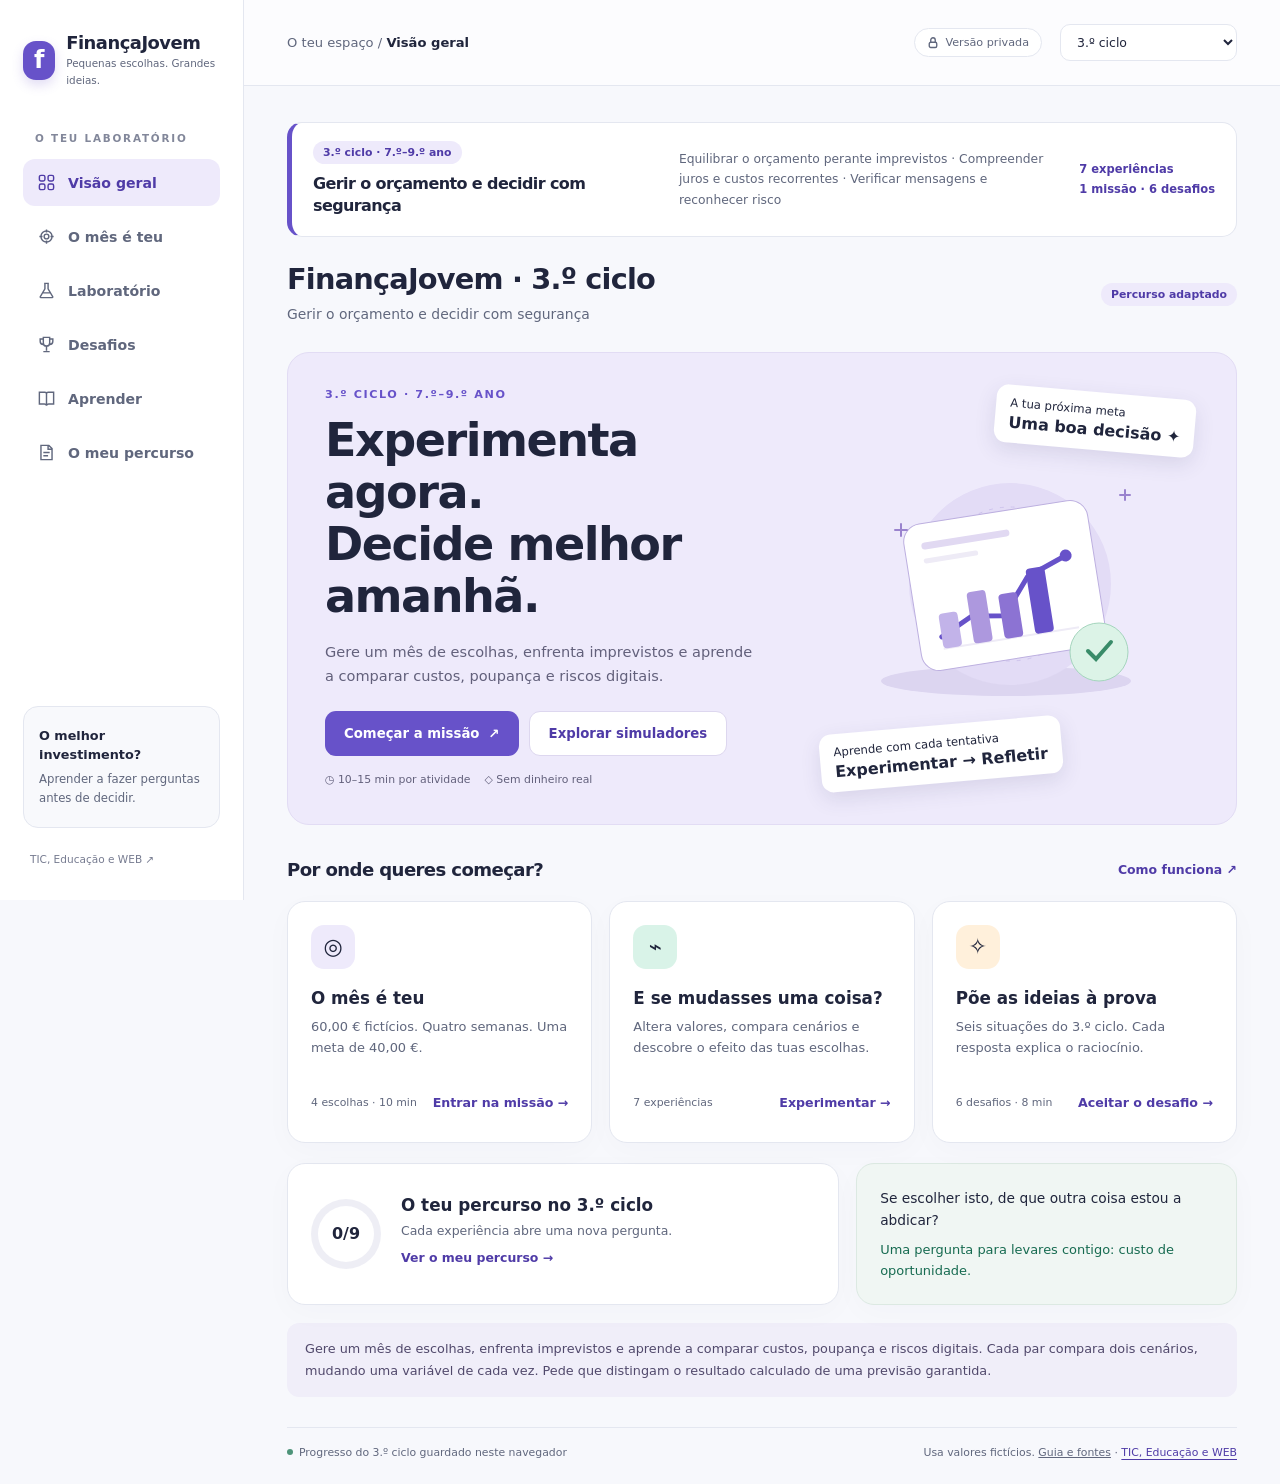
==== commit e89fc283: "Adapta FinançaJovem aos quatro ciclos com percursos e progresso próprios" ====
--- a/financa-jovem/index.html
+++ b/financa-jovem/index.html
@@ -17,6 +17,18 @@
 @media(max-width:640px){.sidebar{padding:16px 15px 10px}.brand strong{font-size:1.1rem}.brandmark{width:33px;height:33px;font-size:20px}.nav{margin-top:12px}.nav button{padding:9px 10px}.topbar{padding:0 16px;height:60px}.breadcrumb{display:none}.top-actions{width:100%;justify-content:space-between;gap:8px}.level{font-size:.72rem;max-width:195px;padding:9px 7px}.main{padding:24px 16px}.hero{grid-template-columns:1fr;padding:25px 23px}.hero h2{font-size:2.25rem}.hero p{font-size:.86rem}.hero-art{min-height:205px;max-width:300px;width:100%;margin:20px auto 0}.hero-art svg{width:220px}.art-label.one{right:0;top:5px}.art-label.two{left:0;bottom:0}.hero-foot{gap:10px;font-size:.61rem!important}.grid,.two-col,.three-col,.bottom-panels,.lab-grid{grid-template-columns:1fr}.grid{gap:12px}.path{min-height:0;padding:21px}.path .icon{margin-bottom:15px;width:39px;height:39px}.path p{margin-bottom:15px}.section-head h2{font-size:1.05rem}.section-head{margin-top:26px}.bottom-panels{gap:12px}.quote-card{padding:20px}.intro-row{align-items:flex-start}.intro-row .tag{display:none}.intro-row h1{font-size:1.55rem}.intro-row p{font-size:.81rem}.stats{grid-template-columns:repeat(3,minmax(0,1fr));gap:7px}.stat{padding:12px 10px}.stat .label{font-size:.63rem}.stat strong{font-size:1.12rem}.fields{gap:0 12px}.card{padding:21px}.app-footer{flex-direction:column;font-size:.66rem}.question-title{font-size:1.18rem}.choice{padding:14px 12px;gap:11px}.choice strong{font-size:.8rem}.choice .price{font-size:.81rem}.choice small{font-size:.71rem}.segmented{width:100%}.segmented button{flex:1;font-size:.69rem;padding:10px}.decision-scene{padding:20px}.btn{font-size:.78rem;padding:12px 15px}.notice{font-size:.77rem}.report-line{font-size:.78rem}.progress-card{gap:16px}.lab-card{padding:20px}.mini-line{height:170px}.table-wrap th,.table-wrap td{padding:10px 8px}.hero-actions{gap:8px}}
 @media(prefers-reduced-motion:reduce){*{scroll-behavior:auto!important;transition:none!important}}
 @media print{.sidebar,.topbar,.app-footer,.back,.segmented,.no-print,.actions,button{display:none!important}.app{display:block}.main{padding:0;max-width:none}.card,.notice{box-shadow:none;break-inside:avoid}.two-col{grid-template-columns:1fr}.print-title{display:block;margin-bottom:20px}.intro-row{margin-bottom:20px}body{background:white}.muted{color:#444}textarea{border:0!important}a{color:#222}.stats{margin-bottom:20px}}
+
+:root[data-level="primeiro"]{--purple:#2464a5;--purple-dark:#184a83;--lav:#e7f0fb}
+:root[data-level="segundo"]{--purple:#24775e;--purple-dark:#185742;--lav:#e5f3ec}
+:root[data-level="secundario"]{--purple:#485b87;--purple-dark:#2c406b;--lav:#e9edf6}
+.hero h2{font-size:clamp(2rem,3.6vw,3rem);line-height:1.13;letter-spacing:-1.5px}
+.course-strip{display:flex;align-items:center;gap:22px;border:1px solid var(--line);border-left:5px solid var(--purple);border-radius:15px;background:white;padding:18px 21px;margin-bottom:26px}
+.course-strip>div{flex:1;min-width:180px}.course-strip h2{font-size:1rem;margin-top:9px;line-height:1.4}.course-strip p{flex:1.1;font-size:.77rem;color:var(--muted)}.course-count{font-size:.72rem;line-height:1.8;color:var(--purple-dark);font-weight:700;white-space:nowrap}
+.coin-row{display:flex;flex-wrap:wrap;gap:7px;margin:20px 0}.coin-row>span{display:grid;place-items:center;width:34px;height:34px;background:#ffedac;border:2px solid #dba931;color:#735016;border-radius:50%;font-size:.68rem;font-weight:800}
+@media(max-width:640px){.course-strip{padding:15px;gap:12px;flex-wrap:wrap;margin-bottom:23px}.course-strip>div{flex:1;min-width:160px}.course-strip p{flex-basis:100%;order:3;font-size:.73rem}.course-count{font-size:.65rem}.course-strip h2{font-size:.94rem}.hero h2{font-size:2.1rem}}
+@media print{.course-strip{margin-bottom:20px}.course-count{display:none}}
+
+.main:focus{outline:none}
 </style>
 </head>
 <body>
@@ -27,7 +39,7 @@
  <p class="navlabel">O TEU LABORATÓRIO</p><nav class="nav" id="nav"></nav>
  <div class="side-bottom"><div class="side-note"><strong>O melhor investimento?</strong><p>Aprender a fazer perguntas antes de decidir.</p></div><p class="signature"><a href="https://jfborges.com" target="_blank" rel="noopener noreferrer">TIC, Educação e WEB ↗</a></p></div>
 </aside>
-<div class="content"><header class="topbar"><div class="breadcrumb">O teu espaço <span aria-hidden="true">/</span> <b id="crumb">Visão geral</b></div><div class="top-actions"><span class="private"><svg viewBox="0 0 16 16" aria-hidden="true"><rect x="3" y="7" width="10" height="7" rx="2"/><path d="M5 7V4a3 3 0 016 0v3"/></svg>Versão privada</span><label><span class="sr-only">Percurso recomendado</span><select class="level" id="level"><option value="basico">1.º e 2.º ciclos</option><option value="terceiro">3.º ciclo</option><option value="secundario">Ensino secundário</option></select></label></div></header>
+<div class="content"><header class="topbar"><div class="breadcrumb">O teu espaço <span aria-hidden="true">/</span> <b id="crumb">Visão geral</b></div><div class="top-actions"><span class="private"><svg viewBox="0 0 16 16" aria-hidden="true"><rect x="3" y="7" width="10" height="7" rx="2"/><path d="M5 7V4a3 3 0 016 0v3"/></svg>Versão privada</span><label><span class="sr-only">Ciclo de ensino</span><select class="level" id="level" aria-label="Ciclo de ensino"><option value="primeiro">1.º ciclo</option><option value="segundo">2.º ciclo</option><option value="terceiro">3.º ciclo</option><option value="secundario">Ensino secundário</option></select></label></div></header>
 <main class="main" id="main" tabindex="-1"></main>
 </div></div>
 <dialog id="confirm-dialog" aria-labelledby="dialog-title"><h2 id="dialog-title">Recomeçar?</h2><p id="dialog-text"></p><div class="actions"><button class="btn secondary" id="cancel-dialog">Cancelar</button><button class="btn danger" id="accept-dialog">Recomeçar</button></div></dialog>
@@ -35,6 +47,8 @@
 <script id="finance-model">
 'use strict';
 const Finance = {
+ risk(capital,years,rate,cost=0){return capital*Math.pow((1+rate/100)*(1-cost/100),years)},
+ stockBusiness(price,unit,fixed,produced,sold){const revenue=price*sold,cost=fixed+unit*produced;return{revenue,cost,profit:revenue-cost,breakEven:price>0?Math.ceil(cost/price):null}},
  money(v){return new Intl.NumberFormat('pt-PT',{style:'currency',currency:'EUR'}).format(v)},
  round(v){return Math.round((v+Number.EPSILON)*100)/100},
  savings(initial,monthly,months,annual){const r=Math.pow(1+annual/100,1/12)-1;let v=initial;const series=[v];for(let i=0;i<months;i++){v=v*(1+r)+monthly;series.push(v)}return{value:v,paid:initial+monthly*months,gain:v-initial-monthly*months,series}},
@@ -52,82 +66,165 @@
 'use strict';
 const $=s=>document.querySelector(s), $$=s=>[...document.querySelectorAll(s)], money=Finance.money, STORE='financajovem-lab-v1';
 const esc=s=>String(s).replace(/[&<>"']/g,c=>({'&':'&amp;','<':'&lt;','>':'&gt;','"':'&quot;',"'":'&#39;'}[c]));
-const defaults=()=>({version:1,level:'terceiro',completed:[],quiz:null,mission:null,goal:null,reflection:'',labValues:{},results:{},legacy:null});
-let state=defaults(),storageOK=true,storageNote='',route='inicio',quizSession=null,lab='',savingsMode='plano',dialogAction=null;
-try{const raw=localStorage.getItem(STORE);if(raw){const s=JSON.parse(raw);if(s.version===1 && ['basico','terceiro','secundario'].includes(s.level)&&Array.isArray(s.completed)){state={...defaults(),...s};state.completed=s.completed.filter(x=>typeof x==='string').slice(0,30);if(!state.labValues||typeof state.labValues!=='object')state.labValues={};if(state.mission&&(!Array.isArray(state.mission.choices)||!state.mission.choices.every((v,i)=>Number.isInteger(v)&&v>=0&&v<3&&i<4)))state.mission=null;if(state.goal&&(!(state.goal.target>0)||!(state.goal.initial>=0)||typeof state.goal.entries!=='object'||!state.goal.start||!state.goal.deadline||!Object.values(state.goal.entries).every(v=>Number.isFinite(v)&&v>=0)))state.goal=null;}else storageNote='O formato do progresso mudou. Começámos um novo percurso.'}}catch(e){storageOK=false;storageNote='O progresso não pôde ser recuperado. Podes continuar e descarregar o relatório.'}
-function migratePrevious(){try{if(localStorage.getItem(STORE))return;const old=JSON.parse(localStorage.getItem('financajovem.v2')||'null');if(!old||typeof old!=='object')return;state.legacy={points:Number.isFinite(old.points)?Math.max(0,old.points):0,activities:Array.isArray(old.activities)?old.activities.slice(0,20).map(a=>typeof a==='string'?a:String(a?.label||a?.text||a?.description||'Atividade registada')):[]};const c=old.challenge;if(c&&typeof c.name==='string'&&Number(c.target)>0&&Number(c.saved)>=0&&Number(c.days)>0&&Number(c.days)<=365){const start=/^\d{4}-\d{2}-\d{2}$/.test(c.startedAt||'')?c.startedAt:Finance.date(),d=new Date(start+'T12:00:00Z');d.setUTCDate(d.getUTCDate()+Math.ceil(Number(c.days))-1);const deadline=d.toISOString().slice(0,10),entries={};for(const e of Array.isArray(c.dailyLog)?c.dailyLog:[]){if(e&&/^\d{4}-\d{2}-\d{2}$/.test(e.date)&&e.date>=start&&e.date<=deadline&&Number.isFinite(Number(e.amount))&&Number(e.amount)>=0)entries[e.date]=Number(e.amount)}const logged=Object.values(entries).reduce((a,b)=>a+b,0);state.goal={name:c.name.slice(0,80),target:Number(c.target),initial:Number.isFinite(c.baseSaved)?Math.max(0,c.baseSaved):Math.max(0,Number(c.saved)-logged),start,deadline,entries};}storageNote='Recuperámos o histórico local da versão anterior. Podes consultar a meta e o histórico em «O meu percurso».';localStorage.setItem(STORE,JSON.stringify(state))}catch(e){storageNote='Não foi possível converter o histórico anterior. Os dados originais foram mantidos.'}}
+const LEVELS=['primeiro','segundo','terceiro','secundario'];
+const levelData={
+ primeiro:{name:'1.º ciclo',years:'1.º–4.º ano',theme:'Contar, escolher e guardar',hero:'Pequenas escolhas.<br>Grandes descobertas.',intro:'Conta o dinheiro, escolhe o que precisas e guarda um pouco para depois. Podes aprender com um adulto.',objectives:['Distinguir o que preciso do que quero','Contar o dinheiro que gasto e que sobra','Guardar para uma pequena meta'],labs:['compras','orcamento','poupanca','meta','negocio'],missionTitle:'A minha semana',period:'dia',periodPlural:'dias',budget:20,initial:2,target:10,plan:8,missionIntro:'Tens 20 € de brincar para quatro dias. Já guardaste 2 € no mealheiro. Queres juntar 10 € para um livro. As refeições e as despesas de casa estão asseguradas.',reflection:'O que escolheste? Quanto ficou? O que queres tentar de outra forma?',unit:'unidades',product:'lápis para a turma',shopping:'A turma precisa de 3 lápis iguais. Podes comprar um de cada vez ou uma embalagem. Conta quanto pagas e quantos sobram.',shoppingTip:'Comprar uma embalagem maior pode fazer-te gastar mais dinheiro agora. Conta as unidades de que precisas.',savingPeriod:'semana',savingPlural:'semanas',savingPrompt:'Se guardares 1 € por semana, quantos euros juntas em quatro semanas?',goal:{name:'Um livro para o meu mealheiro',target:10,initial:2,days:7},school:0,defaults:{'b-income':20,'b-essential':6,'b-leisure':4,'b-saving':8,'b-reserve':0,'s-initial':2,'s-monthly':1,'s-months':4,'s-rate':0,'c-need':3,'c-a-price':1,'c-a-volume':1,'c-b-price':4,'c-b-volume':5,'c-delivery':0,'n-price':2,'n-unit':1,'n-fixed':0,'n-quantity':6},presets:{mesada:[20,6,4,8,0],estudante:[10,3,2,5,0],apertado:[10,6,4,3,0]},presetLabels:['20 € para distribuir','Experimentar com 10 €','Um plano que não cabe'],shock:2,guide:'Lê as situações em conjunto, usa moedas de brincar e pede ao aluno que conte em voz alta. Nos primeiros anos, um adulto pode ler os enunciados.',transfer:'Se tivesses menos 2 €, que escolha mudarias?',lessons:[['Preciso ou quero?','Precisar é ter de usar alguma coisa para ficar bem ou fazer uma tarefa. Querer é gostar de ter algo que pode esperar.','Precisas de um lápis para escrever. Um lápis novo só porque tem a tua personagem preferida pode ser um desejo.'],['O dinheiro não chega para tudo','Quando usas dinheiro numa compra, ficas com menos para as outras. Podes escolher e podes esperar.','Tens 5 €. Gastas 2 € num caderno. Ficam 3 €.'],['Guardar um pouco','Poupar é guardar dinheiro para usar mais tarde. Um mealheiro pode ajudar a ver a meta.','Já tens 2 €. Guardas 1 € em cada semana. Depois de quatro semanas tens 6 €.'],['Comprar sem desperdiçar','Uma caixa grande pode ter mais coisas do que precisas. Compara o que pagas e o que vais usar.','Precisas de 3 lápis a 1 € cada. Pagas 3 €. Uma caixa de 5 por 4 € custa mais nesta compra.'],['Pedir ajuda também é decidir','Se uma mensagem ou um jogo pedir dinheiro ou dados, para e fala com um adulto de confiança.','Um prémio que pede a palavra-passe não é motivo para a partilhares.'],['Uma venda tem custos','Receber dinheiro numa venda não significa que possas guardar tudo. Primeiro contas o que gastaste.','Vendes 6 cartões a 2 €: recebes 12 €. O material custou 6 €. Sobram 6 €.']]},
+ segundo:{name:'2.º ciclo',years:'5.º–6.º ano',theme:'Planear a mesada e comparar compras',hero:'Faz um plano.<br>Dá sentido à mesada.',intro:'Organiza uma mesada fictícia, compara embalagens e prepara uma visita de estudo. Justifica as tuas escolhas.',objectives:['Distribuir uma mesada e criar uma reserva','Comparar preços e quantidades','Planear uma meta e escolhas da turma'],labs:['orcamento','compras','poupanca','meta','negocio','iva'],missionTitle:'A visita de estudo',period:'etapa',periodPlural:'etapas',budget:40,initial:10,target:30,plan:20,missionIntro:'Tens 40 € fictícios para quatro escolhas antes da visita de estudo. Já guardaste 10 € e queres chegar aos 30 €. As despesas essenciais de casa e o transporte da visita estão assegurados.',reflection:'Que alternativa escolheste e de que outra coisa abdicaste? Explica com os valores.',unit:'unidades',product:'marcadores para um trabalho de grupo',shopping:'O grupo precisa de 6 marcadores equivalentes. Compara embalagens, calcula o custo da quantidade necessária e verifica o que sobra.',shoppingTip:'Compara primeiro a quantidade necessária e depois o preço por unidade. A embalagem com o menor preço unitário pode obrigar a comprar mais.',savingPeriod:'mês',savingPlural:'meses',savingPrompt:'Qual será o efeito de guardar um valor fixo todos os meses? Faz a previsão antes de calcular.',goal:{name:'Uma visita de estudo',target:40,initial:5,days:30},school:200,defaults:{'b-income':40,'b-essential':10,'b-leisure':8,'b-saving':15,'b-reserve':5,'s-initial':5,'s-monthly':5,'s-months':6,'s-rate':0,'c-need':6,'c-a-price':3,'c-a-volume':2,'c-b-price':4,'c-b-volume':3,'c-delivery':0,'t-books':80,'t-sport':60,'t-access':60,'n-price':2.5,'n-unit':1,'n-fixed':6,'n-quantity':12},presets:{mesada:[40,10,8,15,5],estudante:[30,8,6,10,4],apertado:[30,12,10,10,4]},presetLabels:['Mesada de 40 €','Mesada de 30 €','Um plano apertado'],shock:5,guide:'Trabalha em pares. Um aluno faz a previsão e o outro verifica as contas. Troquem de papel e comparem as justificações.',transfer:'Que compra mudaria se a visita fosse antecipada um mês?',lessons:[['Necessidades, desejos e prioridades','Uma necessidade depende da situação. Um desejo pode ter valor, mas é preciso decidir o que cabe nos recursos disponíveis.','Um material pedido para a aula tem prioridade sobre substituir material que ainda funciona.'],['Um orçamento antes de gastar','O orçamento é um plano para o dinheiro que entra, o dinheiro que sai e o dinheiro que decides guardar.','Recebes 40 €. Reservas 10 € para materiais, 8 € para lazer, 15 € para a meta e 5 € para imprevistos. Ficam 2 € livres.'],['Preço por unidade','Divide o preço de uma embalagem pela quantidade. Depois calcula quantas embalagens precisas realmente de comprar.','Uma embalagem de 3 marcadores por 4 € pode sair mais barata por marcador do que 2 por 3 €.'],['Uma reserva para o inesperado','Uma pequena reserva ajuda quando surge uma despesa que não tinhas planeado. Usá-la pode obrigar a voltar a constituí-la.','Se precisas de mais 5 € para um material, podes recorrer a uma reserva de 5 €, em vez de fingir que a despesa não existe.'],['Poupar com um prazo','Define o valor da meta, o que já tens e quanto falta. Distribui o que falta pelo tempo disponível.','Faltam 30 €. Se guardares 5 € por mês, precisas de seis meses, sem juros ou outras entradas.'],['Dinheiro e escolhas coletivas','A turma também pode discutir prioridades para um orçamento comum. Justificar uma distribuição é ouvir necessidades diferentes.','Com 200 € para livros, desporto e acessibilidade, dar mais a uma proposta deixa menos para as outras.'],['Receita e resultado','Receita é o valor das vendas. Para conhecer o resultado, subtrai todos os custos do exercício.','Vendes 12 marcadores a 2,50 €: recebes 30 €. Gastas 12 € em materiais e 6 € na preparação. Sobram 12 €.']]},
+ terceiro:{name:'3.º ciclo',years:'7.º–9.º ano',theme:'Gerir o orçamento e decidir com segurança',hero:'Experimenta agora.<br>Decide melhor amanhã.',intro:'Gere um mês de escolhas, enfrenta imprevistos e aprende a comparar custos, poupança e riscos digitais.',objectives:['Equilibrar o orçamento perante imprevistos','Compreender juros e custos recorrentes','Verificar mensagens e reconhecer risco'],labs:['orcamento','poupanca','compras','meta','risco','iva','negocio'],missionTitle:'O mês é teu',period:'semana',periodPlural:'semanas',budget:60,initial:10,target:40,plan:30,missionIntro:'Recebes 60 € fictícios para quatro semanas. As despesas de casa estão asseguradas. Tens 10 € poupados e queres chegar aos 40 €.',reflection:'O que mudarias num próximo mês? Justifica com o saldo, a meta e uma alternativa.',unit:'litros',product:'sumo para uma atividade da turma',shopping:'Precisas de sumo para uma atividade da turma. Os produtos são equivalentes. Compara preço por litro, quantidade, portes e desperdício.',shoppingTip:'Uma embalagem maior pode ter menor preço por litro e, ainda assim, aumentar o total da compra.',savingPeriod:'mês',savingPlural:'meses',savingPrompt:'O que terá mais efeito: começar mais cedo ou aumentar a poupança mensal?',goal:{name:'Visita de estudo',target:120,initial:20,days:60},school:1000,defaults:{'b-income':100,'b-essential':35,'b-leisure':20,'b-saving':25,'b-reserve':10,'s-initial':100,'s-monthly':10,'s-months':24,'s-rate':3,'c-need':2,'c-a-price':2.4,'c-a-volume':1,'c-b-price':6.9,'c-b-volume':3,'c-delivery':1.5,'r-capital':500,'r-years':1,'r-inflation':2,'t-price':100,'t-rate':10,'t-books':400,'t-sport':300,'t-access':300,'n-price':3,'n-unit':1.2,'n-fixed':15,'n-quantity':40},presets:{mesada:[100,35,20,25,10],estudante:[150,55,30,35,15],apertado:[60,35,20,15,10]},presetLabels:['Mesada de 100 €','Rendimento de 150 €','Orçamento apertado'],shock:15,guide:'Cada par compara dois cenários, mudando uma variável de cada vez. Pede que distingam o resultado calculado de uma previsão garantida.',transfer:'Que informação verificarias antes de aceitar uma oferta enviada por mensagem?',lessons:null},
+ secundario:{name:'Ensino secundário',years:'10.º–12.º ano',theme:'Autonomia, compromissos e risco',hero:'Pensa no custo total.<br>Planeia a tua autonomia.',intro:'Explora um primeiro orçamento de autonomia. Compara crédito, compromissos futuros, inflação e a viabilidade de um projeto.',objectives:['Avaliar o custo total e compromissos futuros','Relacionar prazo, risco, inflação e custos','Testar a viabilidade de um projeto com incerteza'],labs:['orcamento','credito','risco','poupanca','compras','iva','negocio','meta'],missionTitle:'Primeiro mês de autonomia',period:'decisão',periodPlural:'decisões',budget:450,initial:50,target:250,plan:200,missionIntro:'Tens 450 € fictícios para transportes, alimentação, equipamento e formação neste mês. A habitação e outras despesas estão asseguradas neste cenário. Já tens 50 € guardados e queres chegar aos 250 €. Algumas escolhas comprometem meses futuros.',reflection:'Que compromisso futuro assumiste? Avalia o custo total, a liquidez e o efeito na tua meta.',unit:'litros',product:'bebidas para um evento associativo',shopping:'Uma equipa organiza um evento e precisa de 12 litros de bebidas equivalentes. Compara compra em quantidade, portes e excedentes antes de comprometer o orçamento.',shoppingTip:'Compara o custo total e o efeito de excedentes. A procura real pode ser diferente da quantidade planeada.',savingPeriod:'mês',savingPlural:'meses',savingPrompt:'Compara o efeito do prazo e da taxa. Que custos e riscos estão fora deste modelo?',goal:{name:'Fundo para um projeto de autonomia',target:1200,initial:100,days:180},school:10000,defaults:{'b-income':750,'b-essential':420,'b-leisure':80,'b-saving':100,'b-reserve':70,'s-initial':500,'s-monthly':50,'s-months':60,'s-rate':4,'c-need':12,'c-a-price':2.4,'c-a-volume':1,'c-b-price':6.9,'c-b-volume':3,'c-delivery':4,'r-capital':2000,'r-years':5,'r-inflation':3,'r-cost':0.5,'k-capital':900,'k-rate':10,'k-months':12,'k-fees':30,'t-price':120,'t-rate':20,'t-books':4000,'t-sport':3000,'t-access':3000,'n-price':12,'n-unit':7,'n-fixed':80,'n-quantity':40,'n-produced':60},presets:{mesada:[750,420,80,100,70],estudante:[600,340,60,80,60],apertado:[600,420,90,100,50]},presetLabels:['Autonomia: 750 €','Rendimento reduzido','Compromissos a mais'],shock:90,guide:'Pede um pequeno parecer: cenário escolhido, pressupostos, custos excluídos, risco e informação em falta. Discute também os compromissos que ficam para depois do mês.',transfer:'A prestação cabe este mês. Isso basta para concluir que o compromisso é sustentável?',lessons:null}
+};
+const missionSets={
+ primeiro:[
+ {icon:'✏️',title:'Um lápis para a aula',text:'Precisas de escrever. Os três lápis funcionam. Podes escolher como resolver a tarefa.',options:[['Comprar um lápis simples',2,'Ficas com um lápis que serve para a tarefa.'],['Comprar o lápis decorado',4,'O desenho custou mais 2 €. Esse dinheiro já não fica no mealheiro.'],['Usar um lápis que já tens',0,'Usaste algo que ainda funciona e não precisaste de comprar.']]},
+ {icon:'🧩',title:'Brincar com um amigo',text:'Queres passar tempo com um amigo. Há três atividades possíveis.',options:[['Atividade com bilhete',3,'Escolheste uma atividade de que gostas e gastaste 3 €.'],['Fazer um jogo em papel',1,'Gastaste 1 € no material. Também podes divertir-te com pouco dinheiro.'],['Usar os jogos da biblioteca',0,'A biblioteca tem jogos para usar sem pagar esta atividade.']]},
+ {icon:'🎒',title:'O fecho do estojo partiu-se',text:'Precisas de uma forma de levar os lápis para a escola.',options:[['Comprar um estojo novo',6,'Resolve o problema, mas usa 6 € do dinheiro da semana.'],['Arranjar o fecho',2,'Reparar custou menos e deixou-te continuar a usar o estojo.'],['Reutilizar uma bolsa de casa',0,'Encontraste em casa uma bolsa que serve para a mesma tarefa.']]},
+ {icon:'📚',title:'O livro ou mais uma compra?',text:'Queres guardar para o teu livro. Antes de terminar a semana, aparece uma nova escolha.',options:[['Comprar um brinquedo por 6 €',6,'Escolheste o brinquedo. Agora há menos dinheiro para o livro.'],['Guardar o que sobra',0,'O dinheiro continua disponível para o livro que escolheste como meta.'],['Comprar materiais para desenhar',3,'Gastaste 3 € numa atividade criativa. Vê quanto fica para o livro.']]}
+ ],
+ segundo:[
+ {icon:'🥪',title:'Preparar o lanche da visita',text:'O transporte está pago. Para o lanche, compara três soluções que asseguram alimentação.',options:[['Comprar o lanche no local',8,'A comodidade tem um custo. Já não podes usar esses 8 € noutra escolha.'],['Preparar o lanche em casa',3,'Os ingredientes custam 3 €. Planeaste uma alternativa menos dispendiosa.'],['Combinar compra e preparação',5,'Gastaste 5 €. Foi uma escolha intermédia entre custo e conveniência.']]},
+ {icon:'📸',title:'Uma recordação da visita',text:'Gostavas de levar uma recordação. Queres também cumprir a tua meta.',options:[['Comprar uma lembrança',10,'A recordação tem valor para ti, mas custa 10 € que deixam de ficar para a meta.'],['Fazer um postal com material',2,'Usaste 2 € numa recordação feita por ti.'],['Guardar fotografias já tiradas',0,'Criaste uma recordação sem uma nova despesa neste exercício.']]},
+ {icon:'🎒',title:'A mochila precisa de solução',text:'A alça da mochila está danificada e precisas dela para a visita.',options:[['Reparar a alça',6,'A reparação resolve o problema e prolonga a vida da mochila.'],['Comprar outra mochila',18,'A compra resolve o problema, mas usa uma parte maior do orçamento.'],['Pedir uma mochila emprestada',0,'Uma solução partilhada permite fazer a visita. Combina a devolução.']]},
+ {icon:'🎮',title:'Uma subscrição de jogos',text:'Uma aplicação custa 4 € por mês e renova automaticamente. Pensa no compromisso antes de escolher.',options:[['Pagar um mês',4,'Pagaste 4 € agora. Se mantiveres a subscrição durante 12 meses, pagarás 48 €. Aqui só assumimos este primeiro mês.'],['Usar a versão gratuita',0,'Continuas a jogar sem criar esta nova despesa.'],['Comprar um jogo sem subscrição',7,'Pagas 7 € uma vez neste exercício. Compara um pagamento único com vários pagamentos mensais.']]}
+ ],
+ secundario:[
+ {icon:'🚍',title:'Transportes para o mês',text:'Neste cenário, as três alternativas permitem fazer as deslocações necessárias. Valores fictícios para o mês.',options:[['Passe de transporte',40,'Um custo previsível ajuda a planear o mês. Verifica sempre as condições aplicáveis na vida real.'],['Várias deslocações avulsas',72,'A flexibilidade aumentou o custo total deste cenário.'],['Bicicleta disponível e manutenção',18,'A solução é viável nas condições deste exercício. Custos, distâncias e segurança têm de ser avaliados num caso real.']]},
+ {icon:'🛍️',title:'Alimentação entre aulas',text:'Estas opções satisfazem as necessidades alimentares previstas no cenário. O que muda é o planeamento e o custo.',options:[['Comprar diariamente sem planear',70,'O custo acumulado de pequenas compras chegou a 70 €.'],['Planear e preparar refeições',48,'A preparação antecipada reduziu o custo para 48 €. O tempo necessário também conta na decisão.'],['Combinar preparação e compras',60,'O compromisso entre conveniência e custo ficou em 60 €.']]},
+ {icon:'💻',title:'O equipamento avariou',text:'Precisas de equipamento para estudar. Compara resolver agora com comprometer dinheiro futuro.',options:[['Reparar por 80 €',80,'Pagas 80 € agora e não assumes pagamentos futuros neste exercício.'],['Comprar a prestações: 5 × 40 €',40,'A primeira prestação é 40 €, mas o custo total é 200 €. Ficam 160 € comprometidos para os próximos meses. O resumo reserva esse valor antes de calcular a poupança livre.',{future:160}],['Usar equipamento emprestado',10,'Pagas 10 € de adaptação e resolves a necessidade imediata. A disponibilidade e as condições de empréstimo devem ser confirmadas.']]},
+ {icon:'🎓',title:'Aprender mais sem perder a margem',text:'Queres aprofundar um tema. Todas as opções têm recursos adequados à tua necessidade neste cenário.',options:[['Oficina com pagamento único',30,'Pagaste uma formação com custo único de 30 €.'],['Subscrição mensal',18,'Pagas 18 € agora. Manter durante 12 meses custaria 216 €. No exercício podes cancelar antes do próximo mês, pelo que não se assume um novo compromisso obrigatório.'],['Curso gratuito com biblioteca',0,'O acesso gratuito satisfaz esta necessidade no cenário e mantém a tua margem.']]}
+ ]
+};
+const levelLabText={
+ primeiro:{orcamento:['Os meus três mealheiros','Distribui 20 € por aquilo de que precisas, brincar e guardar.'],poupanca:['Um euro de cada vez','Conta o que juntas ao guardar todas as semanas.'],compras:['De quantos lápis preciso?','Compra a quantidade de que precisas e conta o que sobra.'],meta:['O meu livro, a minha meta','Vê o teu mealheiro crescer, um registo de cada vez.'],negocio:['A banca de cartões','Conta o dinheiro das vendas e o que gastaste no material.']},
+ segundo:{orcamento:['A minha mesada com um plano','Organiza 40 € e prepara uma pequena reserva.'],poupanca:['Mês a mês até à meta','Compara guardar 5 € ou 10 € durante vários meses.'],compras:['Qual embalagem compensa?','Compara marcadores, quantidades e preços por unidade.'],meta:['A visita tem uma data','Define uma meta e acompanha o que falta.'],iva:['A turma decide: 200 €','Distribui um orçamento comum e explica as prioridades.'],negocio:['Uma banca na feira da turma','Distingue receita, custos e resultado.']},
+ terceiro:{orcamento:['Um orçamento com imprevistos','Testa um plano de 100 € e uma despesa inesperada.'],poupanca:['Poupança, prazo e juros','Compara três hipóteses e o efeito da capitalização.'],compras:['A promoção compensa?','Compara o preço por litro, os portes e o desperdício.'],meta:['Poupa para um objetivo','Planeia uma meta e regista valores fictícios por dia.'],risco:['O valor pode descer','Explora ganhos, perdas e inflação.'],iva:['Do preço às escolhas coletivas','Calcula um imposto fictício e distribui 1 000 €.'],negocio:['Uma ideia precisa de contas','Relaciona preço, custos e ponto de equilíbrio.']},
+ secundario:{orcamento:['O primeiro orçamento de autonomia','Testa um rendimento de 750 € e uma quebra de margem.'],poupanca:['O tempo, a taxa e os pressupostos','Compara um plano de cinco anos e os seus limites.'],compras:['Comprar para um evento','Avalia quantidades, portes e excedentes de stock.'],meta:['Um fundo para a autonomia','Planeia 1 200 € com um prazo e revê o esforço necessário.'],risco:['Risco, inflação e custos','Compara valores nominais e reais depois de um custo anual.'],credito:['A prestação não é tudo','Compara prazos, encargos, TAN, TAEG e MTIC.'],iva:['IVA e orçamento participativo','Extrai imposto incluído e distribui 10 000 € coletivos.'],negocio:['Vender é diferente de produzir','Testa um lote com unidades por vender e analisa a viabilidade.']}
+};
+function formatNum(v){return new Intl.NumberFormat('pt-PT',{maximumFractionDigits:2}).format(v)}
+function budgetQuestion(){return {primeiro:'Conta quanto fica depois de usar e guardar.',segundo:'Se surgir uma despesa de 5 €, que rubrica podes rever para manter o plano?',terceiro:'Como usarias a reserva e que rubrica ajustarias perante este imprevisto?',secundario:'Se o rendimento descesse 15%, que compromissos se manteriam e que margem terias de recuperar?'}[state.level]}
+function cfg(){return levelData[state.level]||levelData.terceiro}
+function currentEvents(){return missionSets[state.level]||events}
+function levelName(l){return levelData[l==='basico'?'segundo':l]?.name||levelData.terceiro.name}
+function currentLabs(){return cfg().labs.map(id=>{const base=labs.find(x=>x[0]===id),text=levelLabText[state.level][id];return[id,base[1],text[0],text[1],cfg().name]})}
+function activityIds(){return ['missao',...cfg().labs,'quiz']}
+function courseStrip(){const c=cfg();return `<section class="course-strip" aria-label="Percurso ativo"><div><span class="tag">${c.name} · ${c.years}</span><h2>${c.theme}</h2></div><p>${c.objectives.join(' · ')}</p><span class="course-count">${c.labs.length} experiências<br>1 missão · 6 desafios</span></section>`}
+function rememberProgress(level=state.level){profiles[level]=state}
+function switchLevel(level){if(!LEVELS.includes(level))return;state.quizDraft=quizSession;rememberProgress();state=profiles[level]||defaults(level);quizSession=state.quizDraft||null;lab='';save();go(route);announce('Percurso alterado para '+levelName(level)+'. Mudaram a missão, as experiências, os exemplos e os desafios. O progresso de cada percurso é independente.')}
+function missionDebt(){return (state.mission?.choices||[]).reduce((sum,v,i)=>sum+(currentEvents()[i].options[v][3]?.future||0),0)}
+function missionSaved(){return Math.max(0,missionBalance()-missionDebt())}
+function moneyCoins(amount){if(state.level!=='primeiro')return '';const rounded=Math.max(0,Finance.round(amount)),whole=Math.floor(rounded),shown=Math.min(40,whole),cents=Math.round((rounded-whole)*100);return `<div class="coin-row" role="img" aria-label="${shown} moedas de um euro${cents?' e '+cents+' cêntimos':''}${whole>40?'; mostram-se apenas as primeiras 40 moedas':''}">${Array.from({length:shown},()=>'<span aria-hidden="true">1 €</span>').join('')}${cents?`<small class="cent-note" aria-hidden="true">+ ${cents} cêntimos</small>`:''}${rounded===0?'<small>Não há moedas disponíveis.</small>':''}</div>`}
+
+const defaults=(level='terceiro')=>({version:2,level,completed:[],quiz:null,quizDraft:null,mission:null,goal:null,reflection:'',labValues:{},results:{},legacy:null,taxMode:null});
+let profiles={},state=defaults(),storageOK=true,storageNote='',route='inicio',quizSession=null,lab='',dialogAction=null;
+function normaliseProfile(value,level,old=false){
+ const s=value&&typeof value==='object'?value:{},c=levelData[level],p=defaults(level),validDate=v=>typeof v==='string'&&/^\d{4}-\d{2}-\d{2}$/.test(v)&&Number.isFinite(Date.parse(v+'T12:00:00Z'));
+ p.taxMode=['included','excluded'].includes(s.taxMode)?s.taxMode:null;
+ p.reflection=typeof s.reflection==='string'?s.reflection.slice(0,3000):'';
+ p.completed=Array.isArray(s.completed)?[...new Set(s.completed.filter(x=>['missao',...c.labs,'quiz'].includes(x)))]:[];
+ p.labValues=Object.fromEntries(Object.entries(s.labValues&&typeof s.labValues==='object'?s.labValues:{}).filter(([key,v])=>/^[a-z]-[a-z-]+$/.test(key)&&Number.isFinite(Number(v))).map(([k,v])=>[k,String(v)]));
+ p.results=Object.fromEntries(Object.entries(s.results&&typeof s.results==='object'?s.results:{}).filter(([k,v])=>[...c.labs,'escola'].includes(k)&&typeof v==='string').map(([k,v])=>[k,v.slice(0,12000)]));
+ const m=s.mission;if(m&&Array.isArray(m.choices)&&m.choices.length<=4&&m.choices.every(v=>Number.isInteger(v)&&v>=0&&v<3)&&Number.isFinite(Number(m.plan))&&Number(m.plan)>=0){p.mission={plan:Number(m.plan),choices:m.choices.slice(),pending:[null,1,2,3].includes(m.pending)?m.pending:null,reflection:typeof m.reflection==='string'?m.reflection.slice(0,1500):''};if(p.mission.choices.length===4)p.mission.pending=null;}
+ const q=s.quiz;if(q&&(q.level==='basico'?'segundo':q.level)===level&&Number.isInteger(q.score)&&q.score>=0&&q.score<=6&&Array.isArray(q.answers)&&q.answers.length===6&&q.answers.every(v=>Number.isInteger(v)&&v>=0&&v<3))p.quiz={level,score:q.score,answers:q.answers.slice(),reflection:typeof q.reflection==='string'?q.reflection.slice(0,1500):''};
+ const d=s.quizDraft;if(!old&&d&&d.level===level&&Number.isInteger(d.index)&&d.index>=0&&d.index<=6&&Number.isInteger(d.score)&&d.score>=0&&d.score<=6&&[null,0,1,2].includes(d.selected)&&Array.isArray(d.answers)&&d.answers.length<=6&&d.answers.every(v=>Number.isInteger(v)&&v>=0&&v<3))p.quizDraft={level,index:d.index,score:d.score,selected:d.selected,tried:!!d.tried,answers:d.answers.slice()};
+ const g=s.goal;if(g&&Number.isFinite(g.target)&&g.target>0&&Number.isFinite(g.initial)&&g.initial>=0&&validDate(g.start)&&validDate(g.deadline)&&g.deadline>=g.start&&g.entries&&typeof g.entries==='object'){p.goal={name:String(g.name||'A minha meta').slice(0,80),target:g.target,initial:g.initial,start:g.start,deadline:g.deadline,entries:Object.fromEntries(Object.entries(g.entries).filter(([d,v])=>validDate(d)&&d>=g.start&&d<=g.deadline&&Number.isFinite(v)&&v>=0))};}
+ if(s.legacy&&typeof s.legacy==='object')p.legacy={points:Number.isFinite(s.legacy.points)?s.legacy.points:0,activities:Array.isArray(s.legacy.activities)?s.legacy.activities.slice(0,30).map(String):[],notes:Array.isArray(s.legacy.notes)?s.legacy.notes.slice(0,30).map(String):[]};
+ if(old){p.legacy=p.legacy||{points:0,activities:[],notes:[]};p.legacy.activities.push(...(Array.isArray(s.completed)?s.completed.map(id=>'Atividade na versão anterior: '+id):[]));p.legacy.notes.push(...Object.values(p.results));p.results={};p.labValues={};p.completed=p.completed.filter(id=>['missao','quiz','meta'].includes(id));if(s.quiz&&!p.quiz)p.legacy.notes.push('Último desafio anterior: '+levelName(s.quiz.level)+'; '+s.quiz.score+'/6. O resultado não foi atribuído a outro ciclo.');}
+ if(old&&level!=='terceiro'){
+  p.legacy=p.legacy||{points:0,activities:[],notes:[]};
+  if(p.mission)p.legacy.notes.push('Missão anterior comum a todos os ciclos: plano de guardar '+money(p.mission.plan)+' de 60 €. Escolhas registadas: '+p.mission.choices.map(v=>v+1).join(', ')+'. Reflexão: '+p.mission.reflection);
+  p.mission=null;p.completed=p.completed.filter(id=>id!=='missao');
+  if(s.level==='basico'&&s.quiz){p.legacy.notes.push('Desafio anterior do 1.º/2.º ciclos: '+s.quiz.score+'/6 à primeira tentativa.');p.quiz=null;p.completed=p.completed.filter(id=>id!=='quiz');}
+  if(level==='segundo'){p.legacy.notes.push(...Object.values(p.results));p.results={};p.labValues={};p.completed=p.completed.filter(id=>id==='meta');}
+ }
+ if(!p.mission)p.completed=p.completed.filter(id=>id!=='missao');if(!p.quiz)p.completed=p.completed.filter(id=>id!=='quiz');if(!p.goal)p.completed=p.completed.filter(id=>id!=='meta');
+ return p;
+}
+try{const parsed=JSON.parse(localStorage.getItem(STORE)||'null');if(parsed?.version===2&&parsed.profiles&&typeof parsed.profiles==='object'){for(const level of LEVELS)if(parsed.profiles[level])profiles[level]=normaliseProfile(parsed.profiles[level],level);const active=LEVELS.includes(parsed.activeLevel)?parsed.activeLevel:'terceiro';state=profiles[active]||defaults(active);}else if(parsed&&parsed.version===1){const level=parsed.level==='basico'?'segundo':LEVELS.includes(parsed.level)?parsed.level:'terceiro';state=normaliseProfile(parsed,level,true);profiles[level]=state;const qlevel=parsed.quiz?.level==='basico'?'segundo':parsed.quiz?.level;if(LEVELS.includes(qlevel)&&qlevel!==level)profiles[qlevel]=normaliseProfile({version:1,level:qlevel,quiz:parsed.quiz,completed:['quiz']},qlevel,true);storageNote='O histórico anterior está preservado no relatório. As novas atividades têm progresso próprio por ciclo. O antigo percurso conjunto do 1.º/2.º ciclos passou para o 2.º ciclo.';}else if(parsed){storageNote='O formato do progresso não foi reconhecido. Podes começar um percurso novo.'}}catch(e){storageOK=false;storageNote='Não foi possível recuperar o progresso. Podes continuar e descarregar o relatório.'}
+quizSession=state.quizDraft||null;
+function save(){state.quizDraft=quizSession?.level===state.level?quizSession:null;rememberProgress();try{localStorage.setItem(STORE,JSON.stringify({version:2,activeLevel:state.level,profiles}));storageOK=true}catch(e){storageOK=false}updateSave()}
+
+function migratePrevious(){try{if(localStorage.getItem(STORE))return;const old=JSON.parse(localStorage.getItem('financajovem.v2')||'null');if(!old||typeof old!=='object')return;state.legacy={points:Number.isFinite(old.points)?Math.max(0,old.points):0,activities:Array.isArray(old.activities)?old.activities.slice(0,20).map(a=>typeof a==='string'?a:String(a?.label||a?.text||a?.description||'Atividade registada')):[]};const c=old.challenge;if(c&&typeof c.name==='string'&&Number(c.target)>0&&Number(c.saved)>=0&&Number(c.days)>0&&Number(c.days)<=365){const start=/^\d{4}-\d{2}-\d{2}$/.test(c.startedAt||'')?c.startedAt:Finance.date(),d=new Date(start+'T12:00:00Z');d.setUTCDate(d.getUTCDate()+Math.ceil(Number(c.days))-1);const deadline=d.toISOString().slice(0,10),entries={};for(const e of Array.isArray(c.dailyLog)?c.dailyLog:[]){if(e&&/^\d{4}-\d{2}-\d{2}$/.test(e.date)&&e.date>=start&&e.date<=deadline&&Number.isFinite(Number(e.amount))&&Number(e.amount)>=0)entries[e.date]=Number(e.amount)}const logged=Object.values(entries).reduce((a,b)=>a+b,0);state.goal={name:c.name.slice(0,80),target:Number(c.target),initial:Number.isFinite(c.baseSaved)?Math.max(0,c.baseSaved):Math.max(0,Number(c.saved)-logged),start,deadline,entries};}storageNote='Recuperámos o histórico local da versão anterior. Podes consultar a meta e o histórico em «O meu percurso».';save()}catch(e){storageNote='Não foi possível converter o histórico anterior. Os dados originais foram mantidos.'}}
 migratePrevious();
-function save(){try{localStorage.setItem(STORE,JSON.stringify(state));storageOK=true}catch(e){storageOK=false}updateSave()}
+
 function announce(s){$('#live').textContent=s}
 function complete(id){if(!state.completed.includes(id)){state.completed.push(id);save()}}
-function updateSave(){const el=$('#save-state');if(el)el.innerHTML=`<span class="dot" style="background:${storageOK?'#4d9379':'#bd7534'}"></span>${storageOK?'Progresso guardado neste navegador':'Sem gravação automática — descarrega o relatório'}`}
+function updateSave(){const el=$('#save-state');if(el)el.innerHTML=`<span class="dot" style="background:${storageOK?'#4d9379':'#bd7534'}"></span>${storageOK?`Progresso do ${esc(levelName(state.level))} guardado neste navegador`:'Sem gravação automática — descarrega o relatório'}`}
 const icons={inicio:'<rect x="3" y="3" width="7" height="7" rx="2"/><rect x="14" y="3" width="7" height="7" rx="2"/><rect x="3" y="14" width="7" height="7" rx="2"/><rect x="14" y="14" width="7" height="7" rx="2"/>',missao:'<path d="M12 3v4m0 10v4M3 12h4m10 0h4"/><circle cx="12" cy="12" r="7"/><circle cx="12" cy="12" r="3"/>',laboratorio:'<path d="M9 3h6m-5 0v7L4 20a1 1 0 001 1h14a1 1 0 001-1l-6-10V3M7 15h10"/>',desafios:'<path d="M8 3h8v7a4 4 0 01-8 0V3zM8 5H4v3a4 4 0 004 4m8-7h4v3a4 4 0 01-4 4M12 14v6m-4 1h8"/>',aprender:'<path d="M3 4h7a2 2 0 012 2v15a3 3 0 00-3-2H3V4zm18 0h-7a2 2 0 00-2 2v15a3 3 0 013-2h6V4z"/>',progresso:'<path d="M5 3h10l4 4v14H5V3zm9 0v5h5M8 12h8m-8 4h6"/>'};
 const navs=[['inicio','Visão geral'],['missao','O mês é teu'],['laboratorio','Laboratório'],['desafios','Desafios'],['aprender','Aprender'],['progresso','O meu percurso']];
-function shell(){ const badge=$('.private');if(location.hostname==='insolitos.github.io'&&badge)badge.innerHTML=badge.querySelector('svg').outerHTML+'Laboratório escolar'; $('#nav').innerHTML=navs.map(([id,title])=>`<button data-go="${id}" class="${route===id?'active':''}" ${route===id?'aria-current="page"':''}><svg viewBox="0 0 24 24" aria-hidden="true">${icons[id]}</svg>${title}</button>`).join('');$('#crumb').textContent=navs.find(n=>n[0]===route)?.[1]||'Visão geral';$('#level').value=state.level }
+function shell(){ document.documentElement.dataset.level=state.level;const badge=$('.private');if(location.hostname==='insolitos.github.io'&&badge)badge.innerHTML=badge.querySelector('svg').outerHTML+'Laboratório escolar'; $('#nav').innerHTML=navs.map(([id,title])=>`<button data-go="${id}" class="${route===id?'active':''}" ${route===id?'aria-current="page"':''}><svg viewBox="0 0 24 24" aria-hidden="true">${icons[id]}</svg>${id==='missao'?cfg().missionTitle:title}</button>`).join('');$('#crumb').textContent=route==='missao'?cfg().missionTitle:navs.find(n=>n[0]===route)?.[1]||'Visão geral';$('#level').value=state.level }
 function footer(){return `<footer class="app-footer"><span class="save-indicator" id="save-state"></span><span>Usa valores fictícios. <button data-go="aprender">Guia e fontes</button> · <a href="https://jfborges.com" target="_blank" rel="noopener noreferrer">TIC, Educação e WEB</a></span></footer>`}
 function title(h,p,tag='Explora ao teu ritmo'){return `<div class="intro-row"><div><h1>${h}</h1><p>${p}</p></div><span class="tag">${tag}</span></div>`}
 const oldRoutes={'bemvindo-section':['inicio'],'conteudo':['inicio'],'mesada-section':['laboratorio','poupanca'],'consumo-consciente-section':['laboratorio','compras'],'pequeno-negocio-section':['laboratorio','negocio'],'orcamento-section':['laboratorio','orcamento'],'bancos-section':['aprender'],'empreendedorismo-section':['laboratorio','negocio'],'investimentos-section':['laboratorio','risco'],'credito-section':['laboratorio','credito'],'impostos-section':['laboratorio','iva'],'futuro-section':['laboratorio','meta'],'jogos-section':['desafios'],'perfil-section':['progresso'],'basico-submenu':['aprender'],'medio-submenu':['aprender'],'secundario-submenu':['aprender']};
-function go(name,focus=true){if(name.startsWith('laboratorio/')){const chosen=name.split('/')[1];lab=labs.some(x=>x[0]===chosen)?chosen:'';name='laboratorio'}if(oldRoutes[name]){const mapped=oldRoutes[name];name=mapped[0];lab=mapped[1]||''}route=navs.some(x=>x[0]===name)?name:'inicio';const target=route==='laboratorio'&&lab?'laboratorio/'+lab:route;if(location.hash.slice(1)!==target)history.replaceState(null,'','#'+target);render();if(focus){$('#main').focus({preventScroll:true});window.scrollTo({top:0,behavior:'instant'})}}
-function render(){shell();let html='';if(route==='inicio')html=home();if(route==='missao')html=mission();if(route==='laboratorio')html=laboratory();if(route==='desafios')html=quiz();if(route==='aprender')html=learn();if(route==='progresso')html=report();$('#main').innerHTML=html+footer();updateSave();bindView()}
-function recommend(){return {basico:'Começa pela missão e pelas compras. Usa números pequenos e conversa com um adulto.',terceiro:'Começa pela missão. Depois testa o orçamento, a poupança e a segurança digital.',secundario:'Explora a missão e aprofunda o crédito, o risco, os impostos e o pequeno negócio.'}[state.level]}
+function go(name,focus=true){if(name.startsWith('laboratorio/')){const chosen=name.split('/')[1];lab=labs.some(x=>x[0]===chosen)?chosen:'';name='laboratorio'}if(oldRoutes[name]){const mapped=oldRoutes[name];name=mapped[0];lab=mapped[1]||''}route=navs.some(x=>x[0]===name)?name:'inicio';if(route==='laboratorio'&&!cfg().labs.includes(lab))lab='';const target=route==='laboratorio'&&lab?'laboratorio/'+lab:route;if(location.hash.slice(1)!==target)history.replaceState(null,'','#'+target);render();if(focus){$('#main').focus({preventScroll:true});window.scrollTo({top:0,behavior:'instant'})}}
+function render(){shell();let html='';if(route==='inicio')html=home();if(route==='missao')html=mission();if(route==='laboratorio')html=laboratory();if(route==='desafios')html=quiz();if(route==='aprender')html=learn();if(route==='progresso')html=report();$('#main').innerHTML=courseStrip()+html+footer();updateSave();bindView()}
+function recommend(){return cfg().intro+' '+cfg().guide}
 const activities=['missao','orcamento','poupanca','risco','compras','credito','iva','negocio','meta','quiz'];
-function count(){return activities.filter(x=>state.completed.includes(x)).length}
-function home(){return `${title('Olá, explorador de escolhas.','Aqui, o dinheiro é fictício. O que aprendes é para a vida.','Aprender fazendo')}
-<section class="hero"><div><div class="eyebrow">O TEU FUTURO COMEÇA NAS ESCOLHAS DE HOJE</div><h2>Experimenta agora.<br>Decide melhor amanhã.</h2><p>Uma mesada, um imprevisto, uma oportunidade. Explora o que muda quando fazes escolhas diferentes.</p><div class="hero-actions"><button class="btn" data-go="missao">${state.mission?'Retomar a missão':'Começar a missão'} <span aria-hidden="true">↗</span></button><button class="btn secondary" data-go="laboratorio">Explorar simuladores</button></div><p class="hero-foot"><span>◷ 10–15 min por atividade</span><span>◇ Sem dinheiro real</span></p></div>
+function count(){return activityIds().filter(x=>state.completed.includes(x)).length}
+function home(){const c=cfg();return `${title('FinançaJovem · '+c.name,c.theme,'Percurso adaptado')}
+<section class="hero"><div><div class="eyebrow">${c.name.toUpperCase()} · ${c.years}</div><h2>${c.hero}</h2><p>${c.intro}</p><div class="hero-actions"><button class="btn" data-go="missao">${state.mission?'Retomar a missão':'Começar a missão'} <span aria-hidden="true">↗</span></button><button class="btn secondary" data-go="laboratorio">Explorar simuladores</button></div><p class="hero-foot"><span>◷ 10–15 min por atividade</span><span>◇ Sem dinheiro real</span></p></div>
 <div class="hero-art" aria-hidden="true"><svg viewBox="0 0 340 250"><ellipse cx="171" cy="218" rx="125" ry="15" fill="#dcd5f0"/><circle cx="175" cy="121" r="101" fill="#e3dcf6"/><circle cx="175" cy="121" r="77" fill="none" stroke="#cfc4ed" stroke-dasharray="4 7"/><g transform="rotate(-9 160 126)"><rect x="77" y="50" width="186" height="148" rx="18" fill="#fff" stroke="#bdb0e0"/><rect x="94" y="69" width="89" height="7" rx="3.5" fill="#e1d9f2"/><rect x="94" y="85" width="55" height="5" rx="2.5" fill="#eeebf6"/><path d="M100 165L133 149L165 154L194 119L235 104" stroke="#6752c9" stroke-width="5" fill="none" stroke-linecap="round" stroke-linejoin="round"/><path d="M100 177h137" stroke="#eeebf6" stroke-width="2"/><circle cx="235" cy="104" r="6" fill="#6752c9"/><rect x="100" y="142" width="19" height="35" rx="4" fill="#c2b3e9"/><rect x="131" y="125" width="19" height="52" rx="4" fill="#ad98de"/><rect x="162" y="132" width="19" height="45" rx="4" fill="#8c73d3"/><rect x="193" y="111" width="19" height="66" rx="4" fill="#6752c9"/></g><circle cx="264" cy="189" r="29" fill="#dcf3e7" stroke="#a4d5bd"/><path d="M253 188l8 8 15-17" stroke="#398b69" fill="none" stroke-width="4" stroke-linecap="round"/><path d="M60 67h12m-6-6v12m219-41h10m-5-5v10" stroke="#9a83ce" stroke-width="2" stroke-linecap="round"/></svg><span class="art-label one">A tua próxima meta<b>Uma boa decisão ✦</b></span><span class="art-label two">Aprende com cada tentativa<b>Experimentar → Refletir</b></span></div></section>
 <div class="section-head"><h2>Por onde queres começar?</h2><button class="text-button" data-go="aprender">Como funciona <span aria-hidden="true">↗</span></button></div><div class="grid">
-<article class="card path"><div class="icon" aria-hidden="true">◎</div><h3>O mês é teu</h3><p>60 € fictícios. Quatro semanas. Vais conseguir cumprir o teu plano?</p><div class="bottom"><span class="time">4 decisões · 10 min</span><button data-go="missao">Entrar na missão →</button></div></article>
-<article class="card path"><div class="icon" aria-hidden="true">⌁</div><h3>E se mudasses uma coisa?</h3><p>Altera valores, compara cenários e descobre o efeito das tuas escolhas.</p><div class="bottom"><span class="time">8 experiências</span><button data-go="laboratorio">Experimentar →</button></div></article>
-<article class="card path"><div class="icon" aria-hidden="true">✧</div><h3>Põe as ideias à prova</h3><p>Seis situações do quotidiano. Cada resposta ajuda-te a perceber porquê.</p><div class="bottom"><span class="time">6 desafios · 8 min</span><button data-go="desafios">Aceitar o desafio →</button></div></article></div>
-<div class="bottom-panels"><section class="card progress-card"><div class="ring" style="--pct:${count()*10}%"><b>${count()}/10</b></div><div><h3>O teu percurso, ao teu ritmo</h3><p>${count()?'Já estás a construir o teu repertório de decisões.':'Cada experiência abre uma nova pergunta.'}</p><button class="text-button" data-go="progresso">Ver o meu percurso →</button></div></section><aside class="card quote-card"><p>“Se escolher isto, de que outra coisa estou a abdicar?”</p><small>Uma pergunta para levares contigo: custo de oportunidade.</small></aside></div><div class="notice">${recommend()}</div>${storageNote?`<div class="notice peach">${esc(storageNote)}</div>`:''}`}
+<article class="card path"><div class="icon" aria-hidden="true">◎</div><h3>${c.missionTitle}</h3><p>${money(c.budget)} fictícios. Quatro ${c.periodPlural}. Uma meta de ${money(c.target)}.</p><div class="bottom"><span class="time">4 escolhas · 10 min</span><button data-go="missao">Entrar na missão →</button></div></article>
+<article class="card path"><div class="icon" aria-hidden="true">⌁</div><h3>E se mudasses uma coisa?</h3><p>Altera valores, compara cenários e descobre o efeito das tuas escolhas.</p><div class="bottom"><span class="time">${c.labs.length} experiências</span><button data-go="laboratorio">Experimentar →</button></div></article>
+<article class="card path"><div class="icon" aria-hidden="true">✧</div><h3>Põe as ideias à prova</h3><p>Seis situações do ${c.name.toLowerCase()}. Cada resposta explica o raciocínio.</p><div class="bottom"><span class="time">6 desafios · 8 min</span><button data-go="desafios">Aceitar o desafio →</button></div></article></div>
+<div class="bottom-panels"><section class="card progress-card"><div class="ring" style="--pct:${count()/activityIds().length*100}%"><b>${count()}/${activityIds().length}</b></div><div><h3>O teu percurso no ${c.name.toLowerCase()}</h3><p>${count()?'Já estás a construir o teu repertório de decisões.':'Cada experiência abre uma nova pergunta.'}</p><button class="text-button" data-go="progresso">Ver o meu percurso →</button></div></section><aside class="card quote-card"><p>${state.level==='primeiro'?'Se gastar aqui, quanto fica para guardar?':state.level==='secundario'?'Quanto custa no total e o que fica por pagar?':'Se escolher isto, de que outra coisa estou a abdicar?'}</p><small>${state.level==='primeiro'?'Conta o que tens. Escolhe. Vê o que sobra.':state.level==='secundario'?'Olha para o custo total e para os compromissos futuros.':'Uma pergunta para levares contigo: custo de oportunidade.'}</small></aside></div><div class="notice">${recommend()}</div>${storageNote?`<div class="notice peach">${esc(storageNote)}</div>`:''}`}
 const events=[
 {icon:'🥪',title:'O lanche de cada dia',text:'Esta semana tens três formas de organizar os lanches. Todos os valores incluem a semana completa. A alimentação está assegurada em todas as opções.',options:[['Comprar no café',12,'É cómodo, mas deixa menos dinheiro para outras escolhas.'],['Preparar em casa',4,'Os ingredientes também custam dinheiro. Planeaste e reduziste o gasto.'],['Combinar as duas opções',8,'Equilibraste conveniência e custo. O plano pode ter espaço para ambos.']]},
 {icon:'🎬',title:'O convite dos amigos',text:'Os teus amigos querem combinar uma atividade. Podes propor uma alternativa. O lazer tem valor; decide quanto cabe no teu plano.',options:[['Cinema e pipocas',18,'Escolheste uma experiência de lazer. O seu custo de oportunidade são 18 € que já não ficam para a meta.'],['Piquenique no parque',4,'Partilhar uma atividade pode custar menos sem eliminar o convívio.'],['Atividade gratuita na biblioteca',0,'O acesso gratuito a serviços públicos cria oportunidades de lazer e aprendizagem.']]},
 {icon:'🎧',title:'Um imprevisto: avariou-se!',text:'Os auscultadores que usas no trabalho escolar avariaram. Precisas de uma solução para as próximas aulas.',options:[['Reparar os auscultadores',14,'A reparação resolveu o problema por menos dinheiro e prolongou a vida do produto.'],['Comprar uns novos',26,'Resolvem o problema, mas exigem mais dinheiro agora. Convém comparar durabilidade e garantia.'],['Pedir emprestado e comprar um adaptador',2,'Uma solução partilhada satisfez a necessidade imediata. Terás de combinar a devolução.']]},
 {icon:'📱',title:'Só hoje! Ou será?',text:'Aparece uma promoção de uma aplicação de jogos. A subscrição custa 6 € por mês e renova automaticamente. Tens também outras opções.',options:[['Subscrever durante um mês',6,'Se não cancelares, são 72 € ao longo de 12 meses. Um pequeno custo recorrente pode tornar-se significativo.'],['Continuar com a versão gratuita',0,'Adiaste a compra e mantiveste a margem para o teu objetivo. Voltar a decidir mais tarde é uma opção.'],['Comprar um jogo sem subscrição',10,'É um custo único neste exercício. Comparar o preço total ajuda a perceber o compromisso.']]}
 ];
-function missionBalance(){return 60-(state.mission?.choices||[]).reduce((sum,v,i)=>sum+events[i].options[v][1],0)}
-function mission(){const m=state.mission;if(!m)return `${title('O mês é teu','Planeia, toma decisões e vê o que acontece.','Missão · 10 min')}<div class="two-col"><section class="card"><div class="eyebrow">ANTES DE COMEÇAR</div><h2>Um mês. Muitas possibilidades.</h2><p class="lead">Recebes 60 € fictícios para as quatro semanas. As despesas de casa já estão asseguradas. Tens 10 € poupados e queres chegar aos 40 €.</p><div class="notice green">Para chegar à meta, precisas de guardar mais 30 €. Não é uma competição: a ideia é justificar escolhas e rever o plano.</div><form id="mission-start"><div class="field"><label for="mission-plan">Quanto planeias guardar dos 60 €?</label><input id="mission-plan" type="number" min="0" max="60" step="1" value="30" required><small>O dinheiro só é colocado na poupança no final. Aqui defines uma intenção.</small></div><button class="btn">Começar as quatro semanas →</button></form></section><aside class="card"><h3>Como se joga</h3><ol class="list"><li>Lê a situação da semana.</li><li>Escolhe uma das três alternativas.</li><li>Observa o efeito no saldo e lê o porquê.</li><li>No final, compara a intenção com o resultado.</li></ol><div class="notice">Podes sair e retomar. As tuas decisões ficam neste navegador. Recomeçar permite experimentar outro percurso.</div></aside></div>`;
-const n=m.choices.length,balance=missionBalance(),done=n===4;
-if(done)return `${title('Missão concluída','Uma decisão faz mais sentido quando olhas para as consequências.','4 de 4 semanas')}<section class="card"><div class="result-hero"><div class="result-icon" aria-hidden="true">✦</div><span class="tag green">Experiência concluída</span><h2>${10+balance>=40?'A meta ficou ao teu alcance.':'A meta pede um novo plano.'}</h2><p>No final, os ${money(balance)} que sobraram passaram para a poupança fictícia. Há outras combinações possíveis — e diferentes razões para as escolher.</p></div><div class="stats"><div class="stat"><span class="label">Gasto no mês</span><strong>${money(60-balance)}</strong></div><div class="stat purple"><span class="label">Poupança final</span><strong>${money(10+balance)}</strong></div><div class="stat green"><span class="label">Meta</span><strong>40,00 €</strong></div></div><div class="notice">Planeavas guardar ${money(m.plan)} e guardaste ${money(balance)} este mês. ${balance>=m.plan?'Cumpriste a tua intenção.':'Ficaste '+money(m.plan-balance)+' abaixo do plano.'} ${10+balance<40?'Faltam '+money(40-10-balance)+' para a meta.':'O plano e o resultado são coisas que vale a pena comparar.'}</div><div class="two-col"><div><h3 class="subheading">As tuas escolhas</h3>${missionHistory()}</div><div><div class="field"><label for="mission-reflection">O que mudarias num próximo mês? Explica uma escolha.</label><textarea id="mission-reflection" maxlength="1500" placeholder="Escolhi… porque… Se voltasse a decidir…">${esc(m.reflection||'')}</textarea></div><div class="actions"><button class="btn" data-go="progresso">Ver o meu percurso</button><button class="btn secondary" data-action="restart-mission">Experimentar outro mês</button></div></div></div></section>`;
-const answered=!!m.pending,e=events[n],cost=answered?e.options[m.pending-1][1]:0;
-return `${title('O mês é teu','Lê a situação. Decide. Percebe a consequência.','Semana '+(n+1)+' de 4')}<div class="stats"><div class="stat purple"><span class="label">Disponível ${answered?'após a escolha':'agora'}</span><strong>${money(balance-cost)}</strong></div><div class="stat"><span class="label">Intenção de poupar</span><strong>${money(m.plan)}</strong></div><div class="stat green"><span class="label">Já poupado antes do mês</span><strong>10,00 €</strong></div></div><div class="steps" aria-label="${n} de 4 semanas concluídas">${events.map((x,i)=>`<span class="step ${i<n?'done':''}"></span>`).join('')}</div><div class="two-col"><section class="card"><div class="decision-scene"><div class="scene-symbol" aria-hidden="true">${e.icon}</div><div class="eyebrow">SEMANA ${n+1}</div><h2>${e.title}</h2><p>${e.text}</p></div>${e.options.map(([label,cost,feedback],i)=>`<button class="choice ${answered&&m.pending===i+1?'chosen':''}" data-choice="${i}" ${answered||cost>balance?'disabled':''}><span class="circle">${i+1}</span><span><strong>${label}</strong>${cost>balance?'<small>O saldo atual não chega para esta opção.</small>':''}</span><span class="price">${money(cost)}</span></button>`).join('')}${answered?`<div class="notice green" role="status"><strong>O que mudou?</strong><br>${e.options[m.pending-1][2]} Ficas com ${money(balance-cost)} disponíveis.</div><button class="btn" data-action="mission-next">${n===3?'Ver o resultado':'Ir para a semana '+(n+2)} →</button>`:'<p class="metric-note">Sem respostas mágicas: há prioridades, recursos limitados e consequências.</p>'}</section><aside class="stack"><section class="card"><h3>O teu plano inicial</h3><p class="lead">Guardar ${money(m.plan)} e usar até ${money(60-m.plan)} nas escolhas do mês.</p><div class="notice">Até agora gastaste ${money(60-balance+cost)}. ${balance-cost<m.plan?'Para cumprir a intenção, terás de rever o plano.':'A tua intenção de poupança ainda cabe no saldo.'}</div><h3 class="subheading">O que já aconteceu</h3>${n?missionHistory():'<p class="small muted">A história começa na tua primeira escolha.</p>'}</section><button class="btn ghost" data-action="restart-mission">Recomeçar a missão</button></aside></div>`}
-function missionHistory(){return `<ol class="timeline">${state.mission.choices.map((choice,i)=>`<li><strong>Semana ${i+1} · ${esc(events[i].options[choice][0])}</strong><p>${money(events[i].options[choice][1])} · ${events[i].options[choice][2]}</p></li>`).join('')}</ol>`}
+function missionBalance(){return cfg().budget-(state.mission?.choices||[]).reduce((sum,v,i)=>sum+currentEvents()[i].options[v][1],0)}
+function mission(){
+ const c=cfg(),m=state.mission,E=currentEvents();
+ if(!m)return `${title(c.missionTitle,c.missionIntro,'Missão · '+c.name)}<div class="two-col"><section class="card"><div class="eyebrow">O TEU PLANO ANTES DE ESCOLHER</div><h2>${state.level==='primeiro'?'Vamos encher o mealheiro?':'O que queres conseguir?'}</h2><div class="stats"><div class="stat"><span class="label">Para as escolhas</span><strong>${money(c.budget)}</strong></div><div class="stat"><span class="label">Já guardado</span><strong>${money(c.initial)}</strong></div><div class="stat purple"><span class="label">Meta final</span><strong>${money(c.target)}</strong></div></div><div class="notice green">${state.level==='primeiro'?`Já tens ${money(c.initial)}. Para chegar a ${money(c.target)}, faltam ${money(c.target-c.initial)}.`:`Para chegar à meta, precisas de guardar mais ${money(c.target-c.initial)}. Vais comparar o plano com o resultado das quatro escolhas.`}</div>${moneyCoins(c.budget)}<form id="mission-start"><div class="field"><label for="mission-plan">Quanto planeias guardar dos ${money(c.budget)}?</label><input id="mission-plan" type="number" min="0" max="${c.budget}" step="1" value="${c.plan}" required><small>Este é o teu plano. O dinheiro que sobra só é guardado no final da missão.</small></div><button class="btn">Começar: ${c.missionTitle} →</button></form></section><aside class="card"><h3>Quatro escolhas, passo a passo</h3><ol class="list"><li>${state.level==='primeiro'?'Lê com um adulto, se precisares.':'Lê o contexto e os valores.'}</li><li>Escolhe uma alternativa.</li><li>Vê quanto fica e lê a explicação.</li><li>${state.level==='secundario'?'Conta também o dinheiro já comprometido para meses futuros.':'Compara o que guardaste com o teu plano.'}</li></ol><div class="notice">Podes sair e retomar. Esta missão pertence ao percurso ${c.name.toLowerCase()}. Mudar de ciclo preserva-a.</div></aside></div>`;
+ const n=m.choices.length,balance=missionBalance(),debt=missionDebt(),done=n===E.length;
+ if(done){const saved=missionSaved(),total=c.initial+saved;return `${title(c.missionTitle+' · concluída','Olha para a escolha, a conta e a consequência.','4 de 4 '+c.periodPlural)}<section class="card"><div class="result-hero"><div class="result-icon" aria-hidden="true">✦</div><span class="tag green">${c.name}</span><h2>${total>=c.target?'A meta ficou ao teu alcance.':'A meta pede um novo plano.'}</h2><p>${state.level==='primeiro'?`Tinham ficado ${money(balance)}. Juntaste esse dinheiro aos ${money(c.initial)} que já estavam no mealheiro.`:`Depois das despesas, ficaram ${money(balance)}. ${debt?`Reservámos ${money(debt)} para pagamentos futuros já assumidos; a poupança livre deste mês é ${money(saved)}.`:`Esse saldo pode ser guardado para a meta.`}`}</p></div><div class="stats"><div class="stat"><span class="label">Gasto agora</span><strong>${money(c.budget-balance)}</strong></div><div class="stat purple"><span class="label">Poupança final livre</span><strong>${money(total)}</strong></div><div class="stat green"><span class="label">Meta</span><strong>${money(c.target)}</strong></div></div>${moneyCoins(total)}<div class="notice ${saved>=m.plan?'green':'peach'}">Planeavas guardar ${money(m.plan)} e conseguiste guardar ${money(saved)} livres. ${total<c.target?'Faltam '+money(c.target-total)+' para a meta.':'A meta foi atingida neste cenário.'} ${debt?'O dinheiro reservado para prestações futuras não foi contado como poupança livre.':''}</div><div class="two-col"><div><h3 class="subheading">As tuas escolhas</h3>${missionHistory()}</div><div><div class="field"><label for="mission-reflection">${c.reflection}</label><textarea id="mission-reflection" maxlength="1500" placeholder="Escolhi… porque…">${esc(m.reflection||'')}</textarea></div><div class="actions"><button class="btn" data-go="progresso">Ver o meu percurso</button><button class="btn secondary" data-action="restart-mission">Experimentar outras escolhas</button></div></div></div></section>`}
+ const answered=m.pending!==null,e=E[n],option=answered?e.options[m.pending-1]:null,cost=option?.[1]||0,future=option?.[3]?.future||0;
+ return `${title(c.missionTitle,c.missionIntro,c.period[0].toUpperCase()+c.period.slice(1)+' '+(n+1)+' de 4')}<div class="stats"><div class="stat purple"><span class="label">Disponível ${answered?'depois da escolha':'agora'}</span><strong>${money(balance-cost)}</strong></div><div class="stat"><span class="label">Plano: guardar</span><strong>${money(m.plan)}</strong></div><div class="stat green"><span class="label">${state.level==='secundario'?'Compromissos futuros':'Já no mealheiro'}</span><strong>${money(state.level==='secundario'?debt+future:c.initial)}</strong></div></div>${moneyCoins(balance-cost)}<div class="steps" aria-label="${n} de 4 escolhas concluídas">${E.map((x,i)=>`<span class="step ${i<n?'done':''}"></span>`).join('')}</div><div class="two-col"><section class="card"><div class="decision-scene"><div class="scene-symbol" aria-hidden="true">${e.icon}</div><div class="eyebrow">${c.period.toUpperCase()} ${n+1}</div><h2>${e.title}</h2><p>${e.text}</p></div>${e.options.map(([label,amount,feedback,commitment],i)=>`<button class="choice ${answered&&m.pending===i+1?'chosen':''}" data-choice="${i}" ${answered||amount>balance?'disabled':''}><span class="circle">${i+1}</span><span><strong>${label}</strong>${amount>balance?'<small>O dinheiro disponível não chega para esta escolha.</small>':commitment?.future?`<small>Mais ${money(commitment.future)} a pagar depois deste mês.</small>`:''}</span><span class="price">${money(amount)}</span></button>`).join('')}${answered?`<div class="notice green" role="status"><strong>O que aconteceu?</strong><br>${option[2]}<br>${state.level==='primeiro'?`${money(balance)} − ${money(cost)} = ${money(balance-cost)}.`:`Ficas com ${money(balance-cost)} disponíveis agora.`}</div><button class="btn" data-action="mission-next">${n===3?'Ver o resultado':'Próxima escolha'} →</button>`:`<p class="metric-note">${state.level==='primeiro'?'Escolhe. Depois conta quanto dinheiro ficou.':'Compara uma alternativa com o que terias de deixar para depois.'}</p>`}</section><aside class="stack"><section class="card"><h3>O teu plano</h3><p class="lead">Guardar ${money(m.plan)} e usar até ${money(c.budget-m.plan)} nas escolhas.</p><div class="notice">Já gastaste ${money(c.budget-balance+cost)}. ${state.level==='secundario'?`Além disso, estão comprometidos ${money(debt+future)} para depois deste mês.`:balance-cost<m.plan?'O dinheiro que fica é menor do que planeavas guardar. Podes rever a próxima escolha.':'Ainda tens dinheiro para a tua intenção de poupança.'}</div><h3 class="subheading">O que já aconteceu</h3>${n?missionHistory():'<p class="small muted">A história começa na primeira escolha.</p>'}</section><button class="btn ghost" data-action="restart-mission">Recomeçar esta missão</button></aside></div>`;
+}
+function missionHistory(){return `<ol class="timeline">${state.mission.choices.map((choice,i)=>{const option=currentEvents()[i].options[choice];return `<li><strong>${cfg().period} ${i+1} · ${esc(option[0])}</strong><p>${money(option[1])} agora${option[3]?.future?' e '+money(option[3].future)+' depois':''} · ${option[2]}</p></li>`}).join('')}</ol>`}
 const labs=[['orcamento','◫','Um orçamento que faz sentido','Distribui o dinheiro e testa um imprevisto.','Todos os níveis'],['poupanca','⌁','O tempo também conta','Compara três hipóteses de poupança e juros.','Todos os níveis'],['compras','🛒','A promoção compensa?','Compara quantidades, preços e portes.','Todos os níveis'],['meta','◎','Poupa para um objetivo','Planeia uma meta e regista valores fictícios por dia.','Todos os níveis'],['risco','↗','E se o valor descer?','Explora ganhos, perdas e poder de compra.','3.º ciclo · Secundário'],['credito','▤','A prestação não é tudo','Compara prazos e o custo de um empréstimo.','Secundário'],['iva','%','Impostos e escolhas coletivas','Desmonta um preço e distribui um orçamento escolar.','3.º ciclo · Secundário'],['negocio','✦','Uma ideia, muitas contas','Descobre receitas, custos e ponto de equilíbrio.','Todos os níveis']];
-function laboratory(){if(!lab)return `${title('Laboratório de possibilidades','Muda uma variável. Observa o resultado. Explica o que descobriste.','8 experiências')}<div class="notice">${recommend()} Todos os simuladores estão disponíveis; o nível orienta o percurso e os desafios.</div><div class="lab-grid">${labs.map(([id,icon,h,p,level])=>`<button class="card lab-card" data-lab="${id}"><span class="lab-icon" aria-hidden="true">${icon}</span><span><h2>${h} ${state.completed.includes(id)?'<span class="badge-done" aria-label="Explorado">✓</span>':''}</h2><p>${p}</p><span class="tag">${level}</span></span></button>`).join('')}</div>`;
-const info=labs.find(x=>x[0]===lab);return `<button class="back" data-action="back-labs">← Todas as experiências</button>${title(info[2],info[3],info[4])}${({orcamento:budgetView,poupanca:savingsView,compras:shoppingView,meta:goalView,risco:riskView,credito:creditView,iva:taxView,negocio:businessView}[lab])()}`}
+function laboratory(){const c=cfg();if(lab&&!c.labs.includes(lab))lab='';if(!lab)return `${title('Laboratório · '+c.name,'Experiências escolhidas para este percurso: '+c.theme.toLowerCase()+'.',c.labs.length+' experiências')}<div class="notice">${recommend()} Os valores iniciais, as tarefas e as explicações são os deste ciclo. Podes mudar os valores para experimentar.</div><div class="lab-grid">${currentLabs().map(([id,icon,h,p,level])=>`<button class="card lab-card" data-lab="${id}"><span class="lab-icon" aria-hidden="true">${icon}</span><span><h2>${h} ${state.completed.includes(id)?'<span class="badge-done" aria-label="Explorado neste percurso">✓</span>':''}</h2><p>${p}</p><span class="tag">${level}</span></span></button>`).join('')}</div>`;const info=currentLabs().find(x=>x[0]===lab);return `<button class="back" data-action="back-labs">← Experiências do ${c.name.toLowerCase()}</button>${title(info[2],info[3],c.name)}${({orcamento:budgetView,poupanca:savingsView,compras:shoppingView,meta:goalView,risco:riskView,credito:creditView,iva:taxView,negocio:businessView}[lab])()}`}
 function num(id,label,value,min=0,max=100000,step='0.01',help=''){return `<div class="field"><label for="${id}">${label}</label><input id="${id}" name="${id}" type="number" min="${min}" max="${max}" step="${step}" value="${value}" required>${help?`<small>${help}</small>`:''}</div>`}
-function val(id,fallback){return state.labValues[id]??fallback}
+function val(id,fallback){return state.labValues[id]??cfg().defaults[id]??fallback}
 function read(id){const e=$('#'+id);if(!e||!e.checkValidity())throw Error('Confere o valor de '+(e?.labels?.[0]?.textContent||id));const n=Number(e.value);if(!Number.isFinite(n))throw Error('Introduz um número válido.');return n}
 function labError(s){const e=$('#lab-error');if(e){e.textContent=s;e.setAttribute('role','alert')}}
 function remember(ids){for(const id of ids)state.labValues[id]=$('#'+id).value;save()}
 function errorSlot(){return '<p id="lab-error" class="error-text" role="alert"></p>'}
-function budgetView(){return `<div class="two-col"><section class="card"><div class="panel-title"><h2>Planeia o teu mês</h2><span class="tag green">Atualização imediata</span></div><div class="actions"><button class="btn secondary small" data-preset="mesada">Mesada</button><button class="btn secondary small" data-preset="estudante">Estudante</button><button class="btn secondary small" data-preset="apertado">Orçamento apertado</button></div><form id="budget-form"><div class="fields">${num('b-income','Rendimento disponível (€)',val('b-income',100),0,10000)}${num('b-essential','Despesas necessárias (€)',val('b-essential',35),0,10000)}${num('b-leisure','Despesas de lazer (€)',val('b-leisure',20),0,10000)}${num('b-saving','Para o objetivo (€)',val('b-saving',25),0,10000)}${num('b-reserve','Reserva para imprevistos (€)',val('b-reserve',10),0,10000)}</div><div class="field"><label for="b-shock">E se surgir um imprevisto?</label><select id="b-shock"><option value="0">Sem despesa inesperada</option><option value="15">Reparação urgente: +15 €</option><option value="30">Material necessário: +30 €</option></select><small>O imprevisto é uma despesa adicional. Podes reduzir a reserva planeada para a utilizar.</small></div>${errorSlot()}<button class="btn">Guardar esta experiência</button></form></section><section class="card" id="budget-result" aria-live="polite"></section></div><div class="notice">Receitas − despesas = dinheiro que pode ser guardado. A poupança e a reserva são dinheiro teu colocado de parte, embora entrem na distribuição do orçamento.</div>`}
-function calcBudget(record=false){try{const a=['b-income','b-essential','b-leisure','b-saving','b-reserve'];const ns=a.map(read);const shock=read('b-shock'),r=Finance.budget(...ns,shock);labError('');$('#budget-result').innerHTML=`<h2>Para onde vai o dinheiro?</h2><p class="lead">Rendimento: ${money(ns[0])}</p><div class="stats" style="margin-top:20px"><div class="stat"><span class="label">Despesas totais</span><strong>${money(r.spend)}</strong></div><div class="stat purple"><span class="label">A guardar</span><strong>${money(ns[3]+ns[4])}</strong></div><div class="stat"><span class="label">Por distribuir</span><strong>${money(r.free)}</strong></div></div><div class="bar" role="img" aria-label="Distribuição: despesas necessárias ${money(ns[1]+shock)}, lazer ${money(ns[2])}, objetivo ${money(ns[3])}, reserva ${money(ns[4])}, livre ${money(Math.max(0,r.free))}">${[ns[1]+shock,ns[2],ns[3],ns[4],Math.max(0,r.free)].map((v,i)=>`<span style="width:${v/Math.max(1,r.allocated,ns[0])*100}%;background:${['#6752c9','#b6a7e1','#67b795','#9bd6bd','#e1e4ed'][i]}"></span>`).join('')}</div><div class="legend">${['Necessárias','Lazer','Objetivo','Reserva','Livre'].map((x,i)=>`<span><i class="key" style="background:${['#6752c9','#b6a7e1','#67b795','#9bd6bd','#e1e4ed'][i]}"></i>${x}</span>`).join('')}</div><div class="notice ${r.free<0?'error':'green'}">${r.free<0?`O plano ultrapassa o rendimento em ${money(-r.free)}. Reduz uma rubrica ou revê o rendimento; o plano não cria dinheiro.`:r.free===0?'Distribuíste todo o rendimento. Se uma despesa aumentar, terás de ajustar o plano.':`Tens ${money(r.free)} ainda por distribuir. Que função lhe darias?`}</div><h3>Experimenta uma mudança</h3><p class="lead">${shock?'Reduz a reserva pelo valor do imprevisto, se for suficiente. O que acontece à margem?':'Aumenta o lazer em 10 €. Que outra rubrica pode mudar para manter o equilíbrio?'}</p><div class="notice">Exemplo: 100 € − 55 € de despesas = 45 €. Se guardares 35 €, sobram 10 € livres.</div>`;if(record){remember([...a,'b-shock']);complete('orcamento');announce('Experiência de orçamento guardada.')}}catch(e){labError(e.message);$('#budget-result').innerHTML='<div class="notice error">Corrige os valores para veres um resultado válido.</div>'}}
-function savingsView(){return `<div class="two-col"><section class="card"><h2>Antes de calcular, prevê</h2><p class="lead">O que terá mais efeito: começar mais cedo ou aumentar a poupança mensal?</p><form id="savings-form"><div class="fields">${num('s-initial','Valor inicial (€)',val('s-initial',100),0,100000)}${num('s-monthly','Poupança mensal (€)',val('s-monthly',10),0,10000)}${num('s-months','Prazo (meses)',val('s-months',24),1,600,1)}${num('s-rate','Taxa anual efetiva hipotética (%)',val('s-rate',3),0,15,'0.1')}</div><div class="field"><label for="s-prediction">A minha previsão</label><select id="s-prediction"><option value="">Escolhe uma previsão (opcional)</option><option>O total será igual ao que guardei.</option><option>O total será superior ao que guardei.</option><option>Preciso de experimentar para perceber.</option></select></div>${errorSlot()}<button class="btn">Comparar três hipóteses →</button></form><p class="metric-note">Entregas no final de cada mês. Capitalização mensal equivalente à taxa anual efetiva. Sem impostos, comissões ou levantamentos. Taxas fictícias e constantes.</p></section><section class="card" id="savings-result"><div class="empty">Faz uma previsão e calcula. Depois muda só uma variável e compara.</div></section></div>`}
-function calcSavings(){try{const ids=['s-initial','s-monthly','s-months','s-rate'],[initial,monthly,months,rate]=ids.map(read),r=Finance.savings(initial,monthly,months,rate);remember(ids);complete('poupanca');const rows=[['Sem juros',0],['A tua hipótese',rate],['Taxa alternativa',rate+1]];$('#savings-result').innerHTML=`<h2>O teu plano ao longo do tempo</h2><div class="stats" style="margin-top:20px"><div class="stat"><span class="label">Dinheiro colocado</span><strong>${money(r.paid)}</strong></div><div class="stat purple"><span class="label">Total calculado</span><strong>${money(r.value)}</strong></div><div class="stat green"><span class="label">Juros calculados</span><strong>${money(r.gain)}</strong></div></div>${lineChart(r.series,Array.from({length:months+1},(_,i)=>initial+monthly*i))}<div class="legend"><span><i class="key" style="background:#6752c9"></i>Total com juros</span><span><i class="key" style="background:#67b795"></i>Dinheiro colocado</span></div><div class="table-wrap"><table><caption class="sr-only">Comparação de taxas hipotéticas</caption><thead><tr><th>Hipótese</th><th>Taxa anual</th><th>Final</th></tr></thead><tbody>${rows.map(([label,rate])=>`<tr><td>${label}</td><td>${rate}%</td><td><strong>${money(Finance.savings(initial,monthly,months,rate).value)}</strong></td></tr>`).join('')}</tbody></table></div><div class="notice">${$('#s-prediction').value?`A tua previsão: «${esc($('#s-prediction').value)}»<br>`:''}Compara o total com os ${money(r.paid)} que colocaste. O juro composto remunera também os juros já acumulados. Sem juros, o total corresponde apenas ao dinheiro que colocaste.</div><p class="small muted">E se duplicasses o prazo? Faz a previsão antes de voltar a calcular. Estas hipóteses não são ofertas de produtos nem previsões.</p>`;labError('');announce('Três hipóteses de poupança calculadas.')}catch(e){labError(e.message)}}
+function budgetView(){const c=cfg(),young=state.level==='primeiro';return `<div class="two-col"><section class="card"><div class="panel-title"><h2>${young?'Conta e distribui':'Planeia antes de gastar'}</h2><span class="tag green">Atualização imediata</span></div><div class="actions">${['mesada','estudante','apertado'].map((id,i)=>`<button class="btn secondary small" data-preset="${id}">${c.presetLabels[i]}</button>`).join('')}</div><form id="budget-form"><div class="fields">${num('b-income',young?'Dinheiro que tens (€)':'Rendimento disponível (€)',val('b-income',100),0,10000)}${num('b-essential',young?'Para o que precisas (€)':'Despesas necessárias (€)',val('b-essential',35),0,10000)}${num('b-leisure',young?'Para brincar e passear (€)':'Despesas de lazer (€)',val('b-leisure',20),0,10000)}${num('b-saving',young?'Para guardar (€)':'Para o objetivo (€)',val('b-saving',25),0,10000)}${young?'<input id="b-reserve" type="hidden" value="0">':num('b-reserve','Reserva para imprevistos (€)',val('b-reserve',10),0,10000)}</div><div class="field"><label for="b-shock">${young?'E se precisares de mais um material?':'E se surgir uma despesa inesperada?'}</label><select id="b-shock"><option value="0">Sem nova despesa</option><option value="${c.shock}">Material ou reparação: +${c.shock} €</option><option value="${c.shock*2}">Imprevisto maior: +${c.shock*2} €</option></select><small>${young?'Conta também este gasto.':'O imprevisto é uma despesa adicional. Podes utilizar a reserva, reduzindo o montante que planeavas manter nela.'}</small></div>${errorSlot()}<button class="btn">Guardar esta experiência</button></form></section><section class="card" id="budget-result" aria-live="polite"></section></div>`}
+function calcBudget(record=false){try{const ids=['b-income','b-essential','b-leisure','b-saving','b-reserve'],ns=ids.map(read),shock=read('b-shock'),r=Finance.budget(...ns,shock),young=state.level==='primeiro';labError('');$('#budget-result').innerHTML=`<h2>${young?'Vamos ver as contas':'Para onde vai o dinheiro?'}</h2><p class="lead">${young?'Dinheiro que tens':'Rendimento'}: ${money(ns[0])}</p><div class="stats" style="margin-top:20px"><div class="stat"><span class="label">${young?'Para usar':'Despesas totais'}</span><strong>${money(r.spend)}</strong></div><div class="stat purple"><span class="label">Para guardar</span><strong>${money(ns[3]+ns[4])}</strong></div><div class="stat"><span class="label">${r.free<0?'Falta':'Livre'}</span><strong>${money(Math.abs(r.free))}</strong></div></div><div class="bar" role="img" aria-label="Distribuição do orçamento de ${money(ns[0])}; despesas ${money(r.spend)}, poupança e reserva ${money(ns[3]+ns[4])}, livre ${money(r.free)}">${[ns[1]+shock,ns[2],ns[3],ns[4],Math.max(0,r.free)].map((v,i)=>`<span style="width:${v/Math.max(1,r.allocated,ns[0])*100}%;background:${['var(--purple)','#b6a7e1','#67b795','#9bd6bd','#e1e4ed'][i]}"></span>`).join('')}</div><div class="legend"><span>Necessidades</span><span>Lazer</span><span>Objetivo${young?'':' e reserva'}</span><span>Livre</span></div>${moneyCoins(Math.max(0,r.free))}<div class="notice ${r.free<0?'error':'green'}">${r.free<0?`Queres distribuir ${money(r.allocated)}, mas só tens ${money(ns[0])}. Faltam ${money(-r.free)}. Revê uma escolha.`:r.free===0?'Todo o dinheiro tem um lugar no plano. Uma nova despesa pede uma nova distribuição.':`Depois de usar e guardar o que planeaste, ficam ${money(r.free)} livres.`}</div><h3>${young?'A conta, passo a passo':'Uma pergunta para testar o plano'}</h3><p class="lead">${young?`${money(ns[0])} − ${money(ns[1]+shock)} para necessidades − ${money(ns[2])} para brincar − ${money(ns[3])} para guardar = ${money(r.free)}.`:budgetQuestion()}</p><div class="notice">${young?'O dinheiro guardado continua a ser teu. Não pode ser contado outra vez como dinheiro livre.':shock?'Se usares a reserva para pagar o imprevisto, reduz essa rubrica no plano. O mesmo euro não pode financiar duas finalidades ao mesmo tempo.':'O dinheiro do objetivo e da reserva continua a ser teu, mas já tem uma finalidade no orçamento.'}</div>`;if(record){remember([...ids,'b-shock']);complete('orcamento');announce('Experiência guardada neste percurso.')}}catch(e){labError(e.message);$('#budget-result').innerHTML='<div class="notice error">Confere os números para veres uma conta válida.</div>'}}
+function savingsView(){const c=cfg(),simple=['primeiro','segundo'].includes(state.level);return `<div class="two-col"><section class="card"><h2>${simple?'Quanto achas que vais juntar?':'Antes de calcular, prevê'}</h2><p class="lead">${c.savingPrompt}</p><form id="savings-form"><div class="fields">${num('s-initial',simple?'Dinheiro já guardado (€)':'Valor inicial (€)',val('s-initial',100),0,100000)}${num('s-monthly','Guardar por '+c.savingPeriod+' (€)',val('s-monthly',10),0,10000)}${num('s-months','Quantas '+c.savingPlural+'?',val('s-months',24),1,simple?60:600,1)}${simple?'<input id="s-rate" type="hidden" value="0">':num('s-rate','Taxa anual efetiva hipotética (%)',val('s-rate',3),0,15,'0.1')}</div><div class="field"><label for="s-prediction">A minha previsão, em euros (opcional)</label><input id="s-prediction" type="number" min="0" max="1000000000" step="0.01" inputmode="decimal" placeholder="Quanto achas que haverá no final?"></div>${errorSlot()}<button class="btn">${simple?'Ver e comparar as contas':'Comparar três hipóteses'} →</button></form><p class="metric-note">${simple?'Dinheiro fictício, sem juros. Somamos o valor guardado no fim de cada '+c.savingPeriod+'.':'Entregas no final de cada mês. Capitalização mensal equivalente à taxa anual efetiva. Sem impostos, custos, inflação ou levantamentos; taxas fictícias e constantes.'}</p></section><section class="card" id="savings-result"><div class="empty">Faz uma previsão. Depois experimenta guardar o dobro e compara.</div></section></div>`}
+function calcSavings(){try{const ids=['s-initial','s-monthly','s-months','s-rate'],[initial,monthly,months,rate]=ids.map(read),simple=['primeiro','segundo'].includes(state.level),c=cfg(),r=Finance.savings(initial,monthly,months,simple?0:rate),prediction=$('#s-prediction').value;remember(ids);complete('poupanca');const rows=simple?[['O teu plano',r.value],['Guardar o dobro por '+c.savingPeriod,initial+monthly*2*months],['Guardar durante o dobro do tempo',initial+monthly*months*2]]:[['Sem juros',Finance.savings(initial,monthly,months,0).value],['A tua hipótese: '+formatNum(rate)+'%',r.value],['Taxa alternativa: '+formatNum(rate+1)+'%',Finance.savings(initial,monthly,months,rate+1).value]];$('#savings-result').innerHTML=`<h2>${simple?'O que fica guardado':'O plano ao longo do tempo'}</h2><div class="stats" style="margin-top:20px"><div class="stat"><span class="label">Valor inicial</span><strong>${money(initial)}</strong></div><div class="stat"><span class="label">Novas entregas</span><strong>${money(monthly*months)}</strong></div><div class="stat purple"><span class="label">No final</span><strong>${money(r.value)}</strong></div></div>${simple?`<div class="notice green">${money(initial)} + (${months} × ${money(monthly)}) = <strong>${money(r.value)}</strong>.</div>${moneyCoins(r.value)}`:lineChart(r.series,Array.from({length:months+1},(_,i)=>initial+monthly*i))}<div class="table-wrap"><table><caption class="sr-only">Comparação de três planos</caption><thead><tr><th>Plano</th><th>Total</th></tr></thead><tbody>${rows.map(([label,total])=>`<tr><td>${label}</td><td><strong>${money(total)}</strong></td></tr>`).join('')}</tbody></table></div><div class="notice">${prediction!==''?`Previste ${money(Number(prediction))}. A diferença para o teu plano é ${money(Math.abs(Number(prediction)-r.value))}.<br>`:''}${simple?'Guardar com regularidade aproxima-te da meta. Um prazo maior e uma entrega maior mudam o total.':`Colocaste ${money(r.paid)} e os juros calculados são ${money(r.gain)}. Os juros acumulados também podem gerar juros. Não se trata de uma oferta nem de uma previsão.`}</div><p class="small muted">${simple?'Consegues explicar por que razão duplicar a entrega não duplica o dinheiro que já tinhas no início?':state.level==='terceiro'?'O que muda se duplicares o prazo? Faz a previsão e verifica o efeito dos juros.':'Como alterariam os custos, os impostos e a inflação a interpretação deste resultado?'}</p>`;labError('');announce('Planos de poupança comparados.')}catch(e){labError(e.message)}}
 function lineChart(series,comparison=null){const all=comparison?[...series,...comparison]:series,min=Math.min(0,...all),max=Math.max(1,...all),plot=a=>a.map((v,i)=>`${25+i/(a.length-1||1)*450},${155-(v-min)/(max-min)*130}`).join(' ');return `<svg class="mini-line" viewBox="0 0 500 180" role="img" aria-label="Evolução do total: começa em ${money(series[0])} e termina em ${money(series.at(-1))}. ${comparison?'Dinheiro colocado no final: '+money(comparison.at(-1)):''}"><path d="M25 25H475M25 90H475M25 155H475" stroke="#e8e8f0" fill="none"/>${comparison?`<polyline points="${plot(comparison)}" fill="none" stroke="#67b795" stroke-width="2.5" stroke-dasharray="5 5"/>`:''}<polyline points="${plot(series)}" fill="none" stroke="#6752c9" stroke-width="3.5" stroke-linejoin="round" stroke-linecap="round"/><text x="25" y="176" font-size="11" fill="#60677d">Início</text><text x="475" y="176" text-anchor="end" font-size="11" fill="#60677d">Fim</text></svg>`}
-function riskView(){return `<div class="two-col"><section class="card"><h2>Três futuros possíveis</h2><p class="lead">Investir implica incerteza. Um resultado negativo pode reduzir o capital, mesmo que esperasses um ganho.</p><form id="risk-form"><div class="fields">${num('r-capital','Capital fictício (€)',val('r-capital',500),1,100000)}${num('r-years','Prazo (anos)',val('r-years',3),1,30,1)}${num('r-inflation','Inflação anual hipotética (%)',val('r-inflation',2),0,20,'0.1')}</div>${errorSlot()}<button class="btn">Explorar ganhos e perdas</button></form><div class="notice">Exemplo: uma perda de 20% transforma 100 € em 80 €. Para regressar aos 100 €, é depois necessário ganhar 25% sobre os 80 €.</div><p class="metric-note">Taxas anuais constantes, reinvestimento anual, sem reforços, impostos ou custos. A inflação também é constante. Não há probabilidades atribuídas às hipóteses.</p></section><section class="card" id="risk-result"><div class="empty">As hipóteses serão −10%, +2% e +8% ao ano. Quanto achas que poderá valer o capital?</div></section></div>`}
-function calcRisk(){try{const ids=['r-capital','r-years','r-inflation'],[p,y,inf]=ids.map(read);remember(ids);complete('risco');$('#risk-result').innerHTML=`<h2>Capital no fim de ${y} ${y===1?'ano':'anos'}</h2><div class="table-wrap"><table><caption class="metric-note">Valores calculados; não representam intervalos de risco.</caption><thead><tr><th>Hipótese anual</th><th>Valor nominal</th><th>Poder de compra*</th></tr></thead><tbody>${[-10,2,8].map(rate=>{const nominal=p*Math.pow(1+rate/100,y);return `<tr><td>${rate>0?'+':''}${rate}%</td><td>${money(nominal)}</td><td>${money(nominal/Math.pow(1+inf/100,y))}</td></tr>`}).join('')}</tbody></table></div><p class="metric-note">* Em euros com o poder de compra do início do exercício. Dividimos o valor futuro por (1 + inflação)<sup>anos</sup>.</p><div class="notice peach">O capital pode cair abaixo dos ${money(p)} iniciais. As perdas reais podem ser superiores às desta tabela, incluindo a perda total em alguns produtos. Um prazo maior não garante lucro.</div><h3>Antes de decidir, pergunta</h3><ul class="list"><li>Quando vou precisar deste dinheiro?</li><li>Consigo suportar uma perda?</li><li>Quais são os custos e as condições de saída?</li><li>Conheço a entidade e os riscos?</li></ul><p class="small muted">Diversificar pode reduzir a exposição a um único investimento; não elimina todos os riscos.</p>`;labError('')}catch(e){labError(e.message)}}
-function shoppingView(){return `<div class="two-col"><section class="card"><h2>Qual é o custo da tua compra?</h2><p class="lead">Precisas de sumo para uma atividade da turma. Os produtos são equivalentes. Uma embalagem maior nem sempre dá a compra mais barata.</p><form id="shopping-form">${num('c-need','Quantidade necessária (litros)',val('c-need',2),0.1,100,'0.1')}<div class="fields">${num('c-a-price','A · preço por embalagem (€)',val('c-a-price',2.4),0.01,1000)}${num('c-a-volume','A · litros por embalagem',val('c-a-volume',1),0.1,100,'0.1')}${num('c-b-price','B · preço por embalagem (€)',val('c-b-price',6.9),0.01,1000)}${num('c-b-volume','B · litros por embalagem',val('c-b-volume',3),0.1,100,'0.1')}</div>${num('c-delivery','B · portes por encomenda (€)',val('c-delivery',1.5),0,1000)}${errorSlot()}<button class="btn">Comparar o custo real</button></form></section><section class="card" id="shopping-result"><div class="notice">A: 2,40 €/litro. B: 2,30 €/litro, mas tens de comprar 3 litros e pagar portes. Para 2 litros, qual escolherias?</div></section></div>`}
-function calcShopping(){try{const ids=['c-need','c-a-price','c-a-volume','c-b-price','c-b-volume','c-delivery'],[need,ap,av,bp,bv,delivery]=ids.map(read),a=Finance.buy(ap,av,need),b=Finance.buy(bp,bv,need,delivery);remember(ids);complete('compras');$('#shopping-result').innerHTML=`<h2>Preço por litro ≠ valor a pagar</h2><div class="table-wrap"><table><thead><tr><th></th><th>Produto A</th><th>Produto B</th></tr></thead><tbody><tr><th>Por litro, sem portes</th><td>${money(a.unit)}</td><td>${money(b.unit)}</td></tr><tr><th>Embalagens necessárias</th><td>${a.packs}</td><td>${b.packs}</td></tr><tr><th>Total com portes</th><td><strong>${money(a.total)}</strong></td><td><strong>${money(b.total)}</strong></td></tr><tr><th>Quantidade a mais</th><td>${Finance.round(a.excess)} L</td><td>${Finance.round(b.excess)} L</td></tr></tbody></table></div><div class="notice green">${Math.abs(a.total-b.total)<.005?'As duas opções têm o mesmo custo total.':`A opção ${a.total<b.total?'A':'B'} custa menos ${money(Math.abs(a.total-b.total))} nesta compra.`} O preço por litro ajuda a comparar; o total depende também da quantidade e dos portes.</div><h3>E o que sobra?</h3><p class="lead">Pode ser utilizado a tempo? Há risco de desperdício? E se precisasses de 6 litros? Altera a quantidade e verifica se a tua decisão muda.</p>`;labError('')}catch(e){labError(e.message)}}
+function riskView(){const senior=state.level==='secundario';return `<div class="two-col"><section class="card"><h2>${senior?'Três cenários depois dos custos':'O mesmo dinheiro, três resultados'}</h2><p class="lead">${senior?'Analisa prazo, custo anual e inflação em conjunto. Um resultado calculado não é uma previsão.':'Um investimento pode ganhar ou perder valor. Compara hipóteses antes de pensar num ganho.'}</p><form id="risk-form"><div class="fields">${num('r-capital','Capital fictício (€)',val('r-capital',500),1,100000)}${num('r-years','Prazo (anos)',val('r-years',1),1,30,1)}${num('r-inflation','Inflação anual hipotética (%)',val('r-inflation',2),0,20,'0.1')}${senior?num('r-cost','Custo anual sobre o valor (%)',val('r-cost',0.5),0,10,'0.1'):'<input id="r-cost" type="hidden" value="0">'}</div>${errorSlot()}<button class="btn">Explorar ganhos e perdas</button></form><div class="notice">Uma perda de 20% transforma 100 € em 80 €. Para voltar a 100 €, é necessário ganhar 25% sobre os 80 €.</div><p class="metric-note">Hipóteses constantes de −10%, +2% e +8% anuais; reinvestimento anual; sem reforços ou impostos. ${senior?'O custo percentual é retirado ao valor no fim de cada ano.':'Neste exercício não se incluem custos.'} Sem probabilidades atribuídas.</p></section><section class="card" id="risk-result"><div class="empty">Faz uma previsão. Depois verifica se o capital e o poder de compra aumentam ou diminuem.</div></section></div>`}
+function calcRisk(){try{const ids=['r-capital','r-years','r-inflation','r-cost'],[p,y,inf,cost]=ids.map(read);remember(ids);complete('risco');$('#risk-result').innerHTML=`<h2>No fim de ${y} ${y===1?'ano':'anos'}</h2><div class="table-wrap"><table><caption class="metric-note">Cenários calculados, sem garantias ou probabilidades.</caption><thead><tr><th>Hipótese anual bruta</th><th>Valor ${cost?'após custos':'nominal'}</th><th>Poder de compra*</th></tr></thead><tbody>${[-10,2,8].map(rate=>{const nominal=Finance.risk(p,y,rate,cost),real=nominal/Math.pow(1+inf/100,y);return `<tr><td>${rate>0?'+':''}${formatNum(rate)}%</td><td>${money(nominal)}</td><td>${money(real)}</td></tr>`}).join('')}</tbody></table></div><p class="metric-note">* Em euros com o poder de compra do início. Inflação: ${formatNum(inf)}% por ano. ${cost?'Custo: '+formatNum(cost)+'% por ano.':''}</p><div class="notice peach">O resultado pode ficar abaixo dos ${money(p)} iniciais. As perdas reais podem ser superiores às hipóteses apresentadas, incluindo a perda total em certos produtos. Um prazo maior não garante lucro.</div><h3>Que informação falta?</h3><p class="lead">${state.level==='secundario'?'Custos concretos, impostos, condições de saída, riscos do produto e capacidade para suportar perdas. Testa o mesmo cenário com um custo anual maior.':'Quando precisas deste dinheiro? Podes perder parte dele? Conheces a entidade e os custos?'}</p><p class="small muted">Diversificar pode reduzir a exposição a um único ativo; não elimina todos os riscos.</p>`;labError('')}catch(e){labError(e.message)}}
+function shoppingView(){const c=cfg(),young=state.level==='primeiro',second=state.level==='segundo',units=c.unit;return `<div class="two-col"><section class="card"><h2>${young?'Vamos comprar lápis?':'Qual é o custo da quantidade necessária?'}</h2><p class="lead">${c.shopping}</p><form id="shopping-form">${num('c-need','Quantidade necessária ('+units+')',val('c-need',2),units==='litros'?0.1:1,100,units==='litros'?'0.1':'1')}<div class="fields">${num('c-a-price','A · preço da embalagem (€)',val('c-a-price',2.4),0.01,1000)}${num('c-a-volume','A · '+units+' por embalagem',val('c-a-volume',1),units==='litros'?0.1:1,100,units==='litros'?'0.1':'1')}${num('c-b-price','B · preço da embalagem (€)',val('c-b-price',6.9),0.01,1000)}${num('c-b-volume','B · '+units+' por embalagem',val('c-b-volume',3),units==='litros'?0.1:1,100,units==='litros'?'0.1':'1')}</div>${young||second?'<input id="c-delivery" type="hidden" value="0">':num('c-delivery','B · portes por encomenda (€)',val('c-delivery',1.5),0,1000)}${errorSlot()}<button class="btn">${young?'Contar quanto pago':'Comparar o custo real'}</button></form></section><section class="card" id="shopping-result"><div class="notice">${c.shoppingTip}</div></section></div>`}
+function calcShopping(){try{const ids=['c-need','c-a-price','c-a-volume','c-b-price','c-b-volume','c-delivery'],[need,ap,av,bp,bv,delivery]=ids.map(read),a=Finance.buy(ap,av,need),b=Finance.buy(bp,bv,need,delivery),young=state.level==='primeiro',c=cfg();remember(ids);complete('compras');$('#shopping-result').innerHTML=`<h2>${young?'O que compro, o que pago':'Preço por unidade e total da compra'}</h2><div class="table-wrap"><table><thead><tr><th></th><th>Opção A</th><th>Opção B</th></tr></thead><tbody>${young?'':`<tr><th>Por ${c.unit==='litros'?'litro':'unidade'}, sem portes</th><td>${money(a.unit)}</td><td>${money(b.unit)}</td></tr>`}<tr><th>Embalagens a comprar</th><td>${a.packs}</td><td>${b.packs}</td></tr><tr><th>Total a pagar</th><td><strong>${money(a.total)}</strong></td><td><strong>${money(b.total)}</strong></td></tr><tr><th>${c.unit} a mais</th><td>${formatNum(Finance.round(a.excess))}</td><td>${formatNum(Finance.round(b.excess))}</td></tr></tbody></table></div><div class="notice green">${Math.abs(a.total-b.total)<.005?'As opções custam o mesmo.':`A opção ${a.total<b.total?'A':'B'} custa menos ${money(Math.abs(a.total-b.total))}.`} ${young?'Conta os lápis de que precisas e os que ficam a mais.':'O total inclui as embalagens inteiras necessárias e os portes indicados.'}</div><h3>${young?'E se precisasses de mais lápis?':'A decisão muda com a quantidade?'}</h3><p class="lead">${young?'Muda a quantidade e volta a contar.':'Altera só a quantidade necessária. Que opção passa a compensar? Como utilizarias o excedente?'}</p>`;labError('')}catch(e){labError(e.message)}}
 function creditView(){return `<div class="two-col"><section class="card"><h2>Uma prestação mais baixa chega?</h2><p class="lead">Compara um prazo com outro duas vezes maior. O crédito é um compromisso futuro, não um rendimento.</p><form id="credit-form"><div class="fields">${num('k-capital','Montante emprestado (€)',val('k-capital',600),1,100000)}${num('k-rate','TAN hipotética (%)',val('k-rate',12),0,50,'0.1')}${num('k-months','Prazo A (meses)',val('k-months',12),1,180,1)}${num('k-fees','Encargo inicial fixo (€)',val('k-fees',20),0,10000)}</div>${errorSlot()}<button class="btn">Comparar os dois prazos</button></form><p class="metric-note">Prestações mensais constantes; taxa mensal = TAN/12; sem carência. O encargo inicial é pago à parte, não financiado. Excluem-se impostos, seguros e outros custos. Os totais usam prestações sem arredondamento intermédio.</p></section><section class="card" id="credit-result"><div class="empty">Experimenta também uma TAN de 0%. Um crédito sem juros pode continuar a ter encargos.</div></section></div><div class="notice"><strong>TAN</strong>: taxa usada para os juros. <strong>TAEG</strong>: medida anual do custo global, incluindo outros encargos previstos. <strong>MTIC</strong>: total a pagar pelo crédito. Na vida real, compara TAEG e MTIC de propostas comparáveis e lê a informação pré-contratual. Este simulador não calcula a TAEG.</div>`}
 function calcCredit(){try{const ids=['k-capital','k-rate','k-months','k-fees'],[p,rate,months,fees]=ids.map(read),a=Finance.credit(p,rate,months,fees),b=Finance.credit(p,rate,months*2,fees);remember(ids);complete('credito');$('#credit-result').innerHTML=`<h2>Menos por mês, mais no total?</h2><div class="table-wrap"><table><thead><tr><th></th><th>A · ${months} meses</th><th>B · ${months*2} meses</th></tr></thead><tbody><tr><th>Prestação mensal</th><td>${money(a.payment)}</td><td>${money(b.payment)}</td></tr><tr><th>Juros</th><td>${money(a.interest)}</td><td>${money(b.interest)}</td></tr><tr><th>Encargo inicial</th><td>${money(fees)}</td><td>${money(fees)}</td></tr><tr><th>Total simulado</th><td><strong>${money(a.total)}</strong></td><td><strong>${money(b.total)}</strong></td></tr></tbody></table></div><div class="notice peach">${rate===0?`Com TAN de 0%, os juros são nulos, mas o encargo inicial mantém-se: ${money(fees)}.`:`O prazo B reduz a prestação em ${money(a.payment-b.payment)}, mas aumenta o custo total em ${money(b.total-a.total)}.`}</div><p class="lead">Que parte de um rendimento mensal ficaria comprometida? O que aconteceria perante uma quebra de rendimento?</p>`;labError('')}catch(e){labError(e.message)}}
-function taxView(){return `<div class="two-col"><section class="card"><h2>O imposto dentro de um preço</h2><p class="lead">O IVA é um imposto sobre o consumo. Vamos usar uma taxa escolhida para o exercício, sem simular regras fiscais de um produto concreto.</p><form id="tax-form"><div class="fields">${num('t-price','Preço do exercício (€)',val('t-price',120),0,100000)}${num('t-rate','Taxa do exercício (%)',val('t-rate',20),0,100,'0.1')}</div><div class="field"><label for="t-mode">O preço introduzido…</label><select id="t-mode"><option value="included">Já inclui o imposto</option><option value="excluded">Ainda não inclui o imposto</option></select></div>${errorSlot()}<button class="btn">Desmontar o preço</button></form><div id="tax-result"></div><p class="metric-note">A taxa é fictícia. Em Portugal, as taxas aplicáveis dependem do bem ou serviço e da região. Confirma-as na Autoridade Tributária.</p></section><section class="card"><h2>Um orçamento para a escola</h2><p class="lead">Distribui 1 000 € fictícios por três propostas. Cada escolha beneficia uma área e limita as restantes.</p><form id="school-form">${num('t-books','Livros e leitura (€)',400,0,1000,10)}${num('t-sport','Atividades desportivas (€)',300,0,1000,10)}${num('t-access','Acessibilidade e inclusão (€)',300,0,1000,10)}<button class="btn secondary">Avaliar a distribuição</button></form><div id="school-result" aria-live="polite"></div><p class="metric-note">Os impostos financiam serviços públicos através dos orçamentos públicos. Não existe neste exercício uma afetação direta de uma compra à escola.</p></section></div>`}
+function taxView(){const c=cfg(),second=state.level==='segundo';return `<div class="two-col">${second?`<section class="card"><div class="eyebrow">UMA DECISÃO DA TURMA</div><h2>O que fazemos com ${money(c.school)}?</h2><p class="lead">A escola tem este valor fictício para três propostas. Podes distribuir o dinheiro por livros, desporto e acessibilidade.</p><div class="notice">Cada escolha deve ter uma razão. Ouve as necessidades dos colegas. Não há uma única distribuição correta.</div><p class="lead">Se deres mais 20 € aos livros, de onde podem vir esses 20 €?</p></section>`:`<section class="card"><h2>O imposto dentro de um preço</h2><p class="lead">Usa uma taxa fictícia do exercício. ${state.level==='terceiro'?'Começa por adicionar o imposto a uma base.':'Compara adicionar o imposto com extrair o imposto que já está incluído.'}</p><form id="tax-form"><div class="fields">${num('t-price','Preço do exercício (€)',val('t-price',120),0,100000)}${num('t-rate','Taxa do exercício (%)',val('t-rate',20),0,100,'0.1')}</div><div class="field"><label for="t-mode">O preço introduzido…</label><select id="t-mode"><option value="excluded" ${state.level==='terceiro'?'selected':''}>Ainda não inclui o imposto</option><option value="included" ${state.level==='secundario'?'selected':''}>Já inclui o imposto</option></select></div>${errorSlot()}<button class="btn">Desmontar o preço</button></form><div id="tax-result"></div><p class="metric-note">As taxas são fictícias. As regras reais dependem do bem ou serviço e da região; consulta a Autoridade Tributária.</p></section>`}<section class="card"><h2>${second?'A tua proposta para a turma':'Um orçamento participativo'}</h2><p class="lead">Distribui ${money(c.school)} fictícios. Uma verba maior para uma proposta reduz a margem para as outras.</p><form id="school-form">${num('t-books','Livros e leitura (€)',val('t-books',400),0,c.school,10)}${num('t-sport','Atividades desportivas (€)',val('t-sport',300),0,c.school,10)}${num('t-access','Acessibilidade e inclusão (€)',val('t-access',300),0,c.school,10)}<button class="btn secondary">Avaliar a distribuição</button></form><div id="school-result" aria-live="polite"></div><p class="metric-note">${second?'Um orçamento comum pede escolhas e explicações.':'Os impostos financiam serviços através dos orçamentos públicos; o exercício não liga diretamente o imposto desta compra à escola.'}</p></section></div>`}
 function calcTax(){try{const ids=['t-price','t-rate'],[p,rate]=ids.map(read),included=$('#t-mode').value==='included',r=Finance.vat(p,rate,included);remember(ids);complete('iva');$('#tax-result').innerHTML=`<div class="notice green" role="status">Base: <strong>${money(r.net)}</strong><br>Imposto: <strong>${money(r.tax)}</strong><br>Total: <strong>${money(r.total)}</strong></div><p class="small muted">${included?'Base = preço total ÷ (1 + taxa/100). O imposto incluído não se obtém multiplicando diretamente o total pela taxa.':'Imposto = base × taxa/100. Total = base + imposto.'}</p>`;labError('')}catch(e){labError(e.message)}}
-function businessView(){return `<div class="two-col"><section class="card"><h2>Uma banca na feira da escola</h2><p class="lead">A tua equipa prepara marcadores de livros. Há custos iniciais e um custo por unidade produzida.</p><form id="business-form"><div class="fields">${num('n-price','Preço de venda por unidade (€)',val('n-price',3),0,1000)}${num('n-unit','Custo por unidade (€)',val('n-unit',1.2),0,1000)}${num('n-fixed','Custos fixos (€)',val('n-fixed',15),0,100000)}${num('n-quantity','Unidades produzidas e vendidas',val('n-quantity',40),0,10000,1)}</div>${errorSlot()}<button class="btn">Fazer as contas</button></form><p class="metric-note">Neste modelo, tudo o que se produz é vendido. Não inclui trabalho remunerado, impostos ou outros encargos. Na realidade pode haver produtos por vender.</p></section><section class="card" id="business-result"><div class="notice">Receita não é lucro. Vender 40 unidades a 3 € gera 120 € de receita; ainda tens de pagar os custos.</div></section></div>`}
-function calcBusiness(){try{const ids=['n-price','n-unit','n-fixed','n-quantity'],[p,c,f,q]=ids.map(read),r=Finance.business(p,c,f,q);remember(ids);complete('negocio');$('#business-result').innerHTML=`<h2>A ideia consegue sustentar-se?</h2><div class="stats" style="margin-top:20px"><div class="stat"><span class="label">Receita</span><strong>${money(r.revenue)}</strong></div><div class="stat"><span class="label">Custos</span><strong>${money(r.cost)}</strong></div><div class="stat purple"><span class="label">${r.profit<0?'Prejuízo':'Resultado'}</span><strong>${money(r.profit)}</strong></div></div><div class="notice ${r.profit<0?'peach':'green'}">${r.breakEven===null?'O preço não supera o custo por unidade. Vender mais não cria uma margem positiva.':`Precisas de vender pelo menos ${r.breakEven} unidades para cobrir os custos deste modelo. Cada unidade contribui com ${money(p-c)} para pagar os custos fixos e, depois, gerar excedente.`}</div><h3>E se venderes só metade?</h3><p class="lead">Experimenta reduzir a quantidade. Depois discute: e se já tivesses produzido todas as unidades? Os custos de produção manter-se-iam, mesmo sem vender tudo.</p>`;labError('')}catch(e){labError(e.message)}}
-function goalView(){const g=state.goal;if(!g){const today=Finance.date(),d=new Date(today+'T12:00:00');d.setDate(d.getDate()+30);const end=[d.getFullYear(),String(d.getMonth()+1).padStart(2,'0'),String(d.getDate()).padStart(2,'0')].join('-');return `<div class="two-col"><section class="card"><h2>Transforma uma vontade num plano</h2><form id="goal-start"><div class="field"><label for="g-name">Nome da meta fictícia</label><input id="g-name" value="Visita de estudo" required maxlength="80" autocomplete="off"></div><div class="fields">${num('g-target','Meta total (€)',120,0.01,100000)}${num('g-initial','Já poupado (€)',20,0,100000)}</div><div class="field"><label for="g-deadline">Data limite</label><input id="g-deadline" type="date" min="${today}" max="2036-12-31" value="${end}" required></div>${errorSlot()}<button class="btn">Criar o meu plano</button></form></section><aside class="card"><h3>Uma meta é mais do que um número</h3><p class="lead">Define o valor, o prazo e o ponto de partida. Depois revê o plano quando algo mudar.</p><div class="notice">Usa apenas dados inventados. Não precisas de identificar o aluno nem de introduzir informações da tua família.</div><p class="small muted">O registo é diário. Se corrigires o mesmo dia, o valor anterior é substituído; não é somado outra vez.</p></aside></div>`}
-const r=Finance.goal(g.target,g.initial,g.entries),today=Finance.date(),left=Math.max(0,Finance.days(today,g.deadline)),elapsed=Math.max(0,Finance.days(g.start,today));return `<div class="two-col"><section class="card"><div class="panel-title"><h2>${esc(g.name)}</h2><span class="tag green">${r.percent.toFixed(0)}%</span></div><div class="stats"><div class="stat purple"><span class="label">Guardado</span><strong>${money(r.total)}</strong></div><div class="stat"><span class="label">Meta</span><strong>${money(g.target)}</strong></div><div class="stat"><span class="label">Dias restantes</span><strong>${left}</strong></div></div><div class="bar" role="progressbar" aria-label="Progresso da meta" aria-valuenow="${r.percent.toFixed(0)}" aria-valuemin="0" aria-valuemax="100"><span style="width:${r.percent}%;background:var(--purple)"></span></div><div class="notice ${r.remaining===0?'green':left===0?'peach':''}">${r.remaining===0?'Atingiste a meta fictícia. Que hábito te ajudou?':left===0?'Chegaste à data limite com '+money(r.remaining)+' por guardar. Podes criar um novo plano e discutir o prazo.':`Faltam ${money(r.remaining)}. Como referência, cerca de ${money(r.remaining/(left+1))} por dia, contando hoje e a data limite.`}</div><p class="small muted">Início: ${formatDate(g.start)} · Limite: ${formatDate(g.deadline)} · ${elapsed} dias decorridos.</p><h3 class="subheading">Registos diários</h3>${Object.keys(g.entries).length?`<div class="table-wrap"><table><thead><tr><th>Dia</th><th>Poupança</th></tr></thead><tbody>${Object.entries(g.entries).sort(([a],[b])=>b.localeCompare(a)).slice(0,31).map(([day,amount])=>`<tr><td>${formatDate(day)}</td><td>${money(amount)}</td></tr>`).join('')}</tbody></table></div><p class="metric-note">Últimos 31 dias registados. O relatório inclui todos.</p>`:'<p class="small muted">Ainda não há registos. O valor inicial é '+money(g.initial)+'.</p>'}<button class="text-button" data-action="reset-goal">Criar outra meta</button></section><section class="card"><h2>Registar ou corrigir um dia</h2><p class="lead">Um dia tem um único valor. Podes escrever 0 para remover o seu contributo.</p><form id="goal-record"><div class="field"><label for="g-day">Dia do registo</label><input id="g-day" type="date" min="${g.start}" max="${today<g.deadline?today:g.deadline}" value="${today<=g.deadline?today:g.deadline}" required></div>${num('g-amount','Valor fictício poupado nesse dia (€)',g.entries[today<=g.deadline?today:g.deadline]||0,0,100000)}${errorSlot()}<button class="btn">Guardar o valor deste dia</button></form><div class="notice">Editar 5 € para 7 € no mesmo dia aumenta o total apenas em 2 €. Todos os valores ficam neste navegador.</div><button class="btn secondary" data-go="progresso">Levar os registos para o relatório</button></section></div>`}
+function businessView(){const young=state.level==='primeiro',senior=state.level==='secundario';return `<div class="two-col"><section class="card"><h2>${young?'Cartões feitos pela turma':senior?'Um lote de t-shirts para um evento':'Uma banca na feira da escola'}</h2><p class="lead">${young?'Vais fazer e vender seis cartões. Conta o que recebes e o que gastas em material.':senior?'Produzir e vender são decisões diferentes. Testa o resultado quando uma parte do lote fica por vender.':'A equipa prepara marcadores. Conta o custo de preparar a banca e o custo de cada unidade.'}</p><form id="business-form"><div class="fields">${num('n-price','Preço de venda por unidade (€)',val('n-price',3),0,1000)}${num('n-unit','Material por unidade (€)',val('n-unit',1.2),0,1000)}${young?'<input id="n-fixed" type="hidden" value="0">':num('n-fixed','Custos fixos (€)',val('n-fixed',15),0,100000)}${senior?num('n-produced','Unidades produzidas',val('n-produced',60),0,10000,1):''}${num('n-quantity',senior?'Unidades vendidas':'Unidades feitas e vendidas',val('n-quantity',40),0,10000,1)}</div>${errorSlot()}<button class="btn">Fazer as contas</button></form><p class="metric-note">${senior?'O material é pago para todo o lote, incluindo as unidades por vender.':'Neste exercício, todas as unidades feitas são vendidas.'} Sem impostos, remuneração do trabalho ou outros encargos.</p></section><section class="card" id="business-result"><div class="notice">${young?'O dinheiro que recebes não é todo para guardar: primeiro pagas o material.':senior?'Se só venderes parte do lote, a receita desce, mas os custos do material produzido mantêm-se.':'Receita não é lucro. É preciso subtrair os custos.'}</div></section></div>`}
+function calcBusiness(){try{const ids=['n-price','n-unit','n-fixed','n-quantity'],[p,c,f,q]=ids.map(read),young=state.level==='primeiro',senior=state.level==='secundario',produced=senior?read('n-produced'):q;if(q>produced)throw Error('As unidades vendidas não podem superar as unidades produzidas.');const r=senior?Finance.stockBusiness(p,c,f,produced,q):Finance.business(p,c,f,q);remember(senior?[...ids,'n-produced']:ids);complete('negocio');$('#business-result').innerHTML=`<h2>${young?'Quanto posso guardar?':'O resultado da atividade'}</h2><div class="stats" style="margin-top:20px"><div class="stat"><span class="label">${young?'Recebo':'Receita'}</span><strong>${money(r.revenue)}</strong></div><div class="stat"><span class="label">${young?'Gasto':'Custos'}</span><strong>${money(r.cost)}</strong></div><div class="stat purple"><span class="label">${r.profit<0?'Prejuízo':young?'Sobra':'Resultado'}</span><strong>${money(r.profit)}</strong></div></div><div class="notice ${r.profit<0?'peach':'green'}">${young?`${q} × ${money(p)} = ${money(r.revenue)} nas vendas.<br>${q} × ${money(c)} = ${money(r.cost)} em material.<br>${money(r.revenue)} − ${money(r.cost)} = ${money(r.profit)}.`:senior?`Produziste ${produced} e vendeste ${q}. Ficam ${produced-q} unidades em stock. ${r.breakEven===null?'Sem preço de venda positivo, não consegues pagar o lote com vendas.':`Ao preço indicado, precisas de vender ${r.breakEven} unidades para pagar os custos deste lote${r.breakEven>produced?' — mais do que as unidades disponíveis':''}.`}`:r.breakEven===null?'O preço não supera o custo por unidade. Vender mais não cria margem positiva.':`Precisas de vender pelo menos ${r.breakEven} unidades para cobrir os custos deste modelo.`}</div>${moneyCoins(Math.max(0,r.profit))}<h3>${young?'E se fizeres só três cartões?':senior?'E se venderes todo o lote?':'E se venderes menos?'}</h3><p class="lead">${young?'Muda a quantidade. O que acontece ao material e ao dinheiro que sobra?':senior?'Mantém a produção e muda apenas as vendas. Depois testa o preço. Que risco corres se produzires sem conhecer a procura?':'Altera a quantidade. Neste modelo, produzir menos também reduz o custo de material.'}</p>`;labError('')}catch(e){labError(e.message)}}
+function goalView(){const g=state.goal;if(!g){const today=Finance.date(),d=new Date(today+'T12:00:00');d.setDate(d.getDate()+cfg().goal.days);const end=[d.getFullYear(),String(d.getMonth()+1).padStart(2,'0'),String(d.getDate()).padStart(2,'0')].join('-');return `<div class="two-col"><section class="card"><h2>Transforma uma vontade num plano</h2><form id="goal-start"><div class="field"><label for="g-name">Nome da meta fictícia</label><input id="g-name" value="${esc(cfg().goal.name)}" required maxlength="80" autocomplete="off"></div><div class="fields">${num('g-target','Meta total (€)',cfg().goal.target,0.01,100000)}${num('g-initial','Já poupado (€)',cfg().goal.initial,0,100000)}</div><div class="field"><label for="g-deadline">Data limite</label><input id="g-deadline" type="date" min="${today}" max="2036-12-31" value="${end}" required></div>${errorSlot()}<button class="btn">Criar o meu plano</button></form></section><aside class="card"><h3>Uma meta é mais do que um número</h3><p class="lead">Define o valor, o prazo e o ponto de partida. Depois revê o plano quando algo mudar.</p><div class="notice">Usa apenas dados inventados. Não precisas de identificar o aluno nem de introduzir informações da tua família.</div><p class="small muted">O registo é diário. Se corrigires o mesmo dia, o valor anterior é substituído; não é somado outra vez.</p></aside></div>`}
+const r=Finance.goal(g.target,g.initial,g.entries),today=Finance.date(),left=Math.max(0,Finance.days(today,g.deadline)),elapsed=Math.max(0,Finance.days(g.start,today));return `<div class="two-col"><section class="card"><div class="panel-title"><h2>${esc(g.name)}</h2><span class="tag green">${state.level==='primeiro'?money(r.total)+' de '+money(g.target):r.percent.toFixed(0)+'%'}</span></div><div class="stats"><div class="stat purple"><span class="label">Guardado</span><strong>${money(r.total)}</strong></div><div class="stat"><span class="label">Meta</span><strong>${money(g.target)}</strong></div><div class="stat"><span class="label">Dias restantes</span><strong>${left}</strong></div></div><div class="bar" role="progressbar" aria-label="Progresso da meta" aria-valuenow="${r.percent.toFixed(0)}" aria-valuemin="0" aria-valuemax="100"><span style="width:${r.percent}%;background:var(--purple)"></span></div><div class="notice ${r.remaining===0?'green':left===0?'peach':''}">${r.remaining===0?'Atingiste a meta fictícia. Que hábito te ajudou?':left===0?'Chegaste à data limite com '+money(r.remaining)+' por guardar. Podes criar um novo plano e discutir o prazo.':state.level==='primeiro'?`Falta guardar ${money(r.remaining)} e tens ${left} dias até à data limite. Em que dia queres guardar esse dinheiro?`:`Faltam ${money(r.remaining)}. Como referência, cerca de ${money(r.remaining/(left+1))} por dia, contando hoje e a data limite.`}</div><p class="small muted">Início: ${formatDate(g.start)} · Limite: ${formatDate(g.deadline)} · ${elapsed} dias decorridos.</p><h3 class="subheading">Registos diários</h3>${Object.keys(g.entries).length?`<div class="table-wrap"><table><thead><tr><th>Dia</th><th>Poupança</th></tr></thead><tbody>${Object.entries(g.entries).sort(([a],[b])=>b.localeCompare(a)).slice(0,31).map(([day,amount])=>`<tr><td>${formatDate(day)}</td><td>${money(amount)}</td></tr>`).join('')}</tbody></table></div><p class="metric-note">Últimos 31 dias registados. O relatório inclui todos.</p>`:'<p class="small muted">Ainda não há registos. O valor inicial é '+money(g.initial)+'.</p>'}<button class="text-button" data-action="reset-goal">Criar outra meta</button></section><section class="card"><h2>Registar ou corrigir um dia</h2><p class="lead">Um dia tem um único valor. Podes escrever 0 para remover o seu contributo.</p><form id="goal-record"><div class="field"><label for="g-day">Dia do registo</label><input id="g-day" type="date" min="${g.start}" max="${today<g.deadline?today:g.deadline}" value="${today<=g.deadline?today:g.deadline}" required></div>${num('g-amount','Valor fictício poupado nesse dia (€)',g.entries[today<=g.deadline?today:g.deadline]||0,0,100000)}${errorSlot()}<button class="btn">Guardar o valor deste dia</button></form><div class="notice">Editar 5 € para 7 € no mesmo dia aumenta o total apenas em 2 €. Todos os valores ficam neste navegador.</div><button class="btn secondary" data-go="progresso">Levar os registos para o relatório</button></section></div>`}
 function formatDate(s){return new Intl.DateTimeFormat('pt-PT').format(new Date(s+'T12:00:00'))}
 const questionBanks={
-basico:[
-['Tens 10 € e precisas de um caderno de 3 €. Queres também um jogo de 9 €. O que permite satisfazer a necessidade sem exceder o dinheiro?',['Comprar os dois.','Comprar o caderno e adiar o jogo.','Comprar só o jogo.'],1,'3 € + 9 € = 12 €, mais do que tens. O caderno satisfaz a necessidade descrita; o jogo pode esperar.'],
-['Guardas 2 € por semana. Sem juros nem gastos, quanto juntas em 5 semanas?',['7 €','10 €','12 €'],1,'2 € × 5 semanas = 10 €. Um hábito pequeno pode aproximar-te de uma meta.'],
-['Um lanche custa 2 €. Uma embalagem com três custa 5 €. Só precisas de um e o resto estraga-se. Qual custa menos para essa necessidade?',['O lanche de 2 €.','A embalagem de 5 €.','Custam o mesmo.'],0,'A embalagem é mais barata por unidade, mas pagar 5 € e desperdiçar não é a compra mais económica para uma só unidade.'],
-['Recebes uma mensagem que pede o PIN de um cartão. O que fazes?',['Partilho, se tiver um logótipo conhecido.','Peço a um amigo para responder.','Não partilho e procuro um adulto de confiança.'],2,'Um logótipo pode ser copiado. PIN, palavras-passe e códigos de segurança não devem ser partilhados.'],
-['Vendeste 10 marcadores por 1 € cada. O material custou 4 €. Qual é o resultado, sem outros custos?',['10 € de lucro.','6 € de excedente.','14 € de receita.'],1,'A receita é 10 €. Ao subtrair 4 € de custos, ficam 6 €. Receita e lucro são conceitos diferentes.'],
-['Escolhes gastar 8 € no cinema em vez de os guardar para uma bicicleta. O que é o custo de oportunidade?',['O valor da melhor alternativa de que abdicaste.','Uma multa por gastar.','O dinheiro desaparece duas vezes.'],0,'Usar recursos numa opção impede usá-los simultaneamente noutra. Isso não torna o lazer errado: torna a escolha consciente.']
+primeiro:[
+['Tens 5 €. Compras um caderno por 2 €. Quanto dinheiro fica?',['2 €','3 €','7 €'],1,'5 € − 2 € = 3 €. Podes contar cinco moedas e retirar duas.'],
+['Precisas de escrever na aula. Qual é uma necessidade nesta situação?',['Ter um lápis que escreva.','Ter o lápis mais caro.','Ter três estojos novos.'],0,'O lápis que escreve permite fazer a tarefa. O preço ou a decoração podem corresponder a um desejo.'],
+['Já tens 2 € no mealheiro. Guardas mais 1 €. Quanto tens agora?',['1 €','2 €','3 €'],2,'2 € + 1 € = 3 €. O dinheiro que guardas junta-se ao que já tinhas.'],
+['Precisas de 3 lápis a 1 € cada. Uma caixa de 5 custa 4 €. Qual compra exige menos dinheiro agora?',['A caixa de 5.','Os 3 lápis separados.','As duas custam 4 €.'],1,'3 × 1 € = 3 €. Comprar a caixa faria gastar 4 € e ficar com dois lápis a mais.'],
+['Um jogo pede a palavra-passe de um adulto para ganhar um prémio. O que fazes?',['Partilho depressa.','Invento dados de outra pessoa.','Paro e peço ajuda a um adulto de confiança.'],2,'Não partilhes palavras-passe. Um prémio anunciado pode ser uma forma de tentar obter dados.'],
+['Vendes 4 cartões por 2 € cada. O material custou 4 €. Quanto sobra, sem outros gastos?',['4 €','8 €','12 €'],0,'Recebes 4 × 2 € = 8 €. Pagas os 4 € do material. Sobram 4 €.']
+],
+segundo:[
+['Tens 40 €. Planeias 10 € para materiais, 8 € para lazer, 15 € para a meta e 5 € de reserva. Quanto fica livre?',['2 €','7 €','12 €'],0,'40 − 10 − 8 − 15 − 5 = 2 €. A reserva e a meta continuam a ser dinheiro teu, com uma finalidade.'],
+['Faltam 30 € para a visita. Guardas 5 € por mês, sem juros nem outras entradas. Quantos meses precisas?',['5 meses','6 meses','30 meses'],1,'30 € ÷ 5 € por mês = 6 meses. O valor e o prazo ajudam a fazer um plano.'],
+['Precisas de 6 marcadores. A vende 2 por 3 €. B vende 3 por 4 €. Sem portes, qual compra custa menos?',['A: 6 €','A e B custam o mesmo.','B: 8 €'],2,'Em A precisas de três embalagens: 3 × 3 € = 9 €. Em B precisas de duas: 2 × 4 € = 8 €.'],
+['Uma subscrição de jogos custa 4 € por mês. Se a mantiveres 12 meses, quanto pagas?',['48 €','16 €','4 €'],0,'4 € × 12 = 48 €. Um custo mensal deve ser pensado também ao longo do tempo.'],
+['A turma tem 200 €. A proposta atribui 100 € a livros, 80 € a desporto e 60 € a acessibilidade. O plano cabe no orçamento?',['Sim, porque as propostas são úteis.','Não. Soma 240 € e excede em 40 €.','Sim, sobram 40 €.'],1,'100 + 80 + 60 = 240 €. É preciso rever a distribuição ou obter mais 40 €. O dinheiro disponível não aumenta por haver boas ideias.'],
+['Vendeste 12 marcadores a 2,50 €. O material custou 12 € e preparar a banca custou 6 €. Qual é o resultado?',['30 €','18 €','12 €'],2,'A receita é 12 × 2,50 € = 30 €. Subtraindo 12 € + 6 € de custos, ficam 12 €.']
 ],
 terceiro:[
 ['Recebes 60 €. Planeias 25 € de despesas, 20 € para uma meta e 10 € de reserva. Quanto fica por distribuir?',['5 €','15 €','35 €'],0,'60 − 25 − 20 − 10 = 5 €. Os 30 € para a meta e a reserva continuam a ser dinheiro teu guardado.'],
@@ -147,24 +244,26 @@
 ]};
 function quiz(){if(!quizSession)return `${title('Seis escolhas. Seis descobertas.','O feedback explica o raciocínio. Avança quando estiveres pronto.','Desafio · 8 min')}<div class="two-col"><section class="card"><div class="eyebrow">PERGUNTAR TAMBÉM É APRENDER</div><h2>O que farias nesta situação?</h2><p class="lead">Seis perguntas para ${levelName(state.level).toLowerCase()}. Uma resposta de cada vez, com explicação e oportunidade de voltar a tentar.</p><div class="notice">O resultado regista as respostas certas à primeira tentativa. As novas tentativas servem para aprender e não alteram esse resultado.</div><button class="btn" data-action="start-quiz">Começar os seis desafios →</button></section><aside class="card"><h3>Mais do que acertar</h3><ul class="list"><li>Lê a situação com atenção.</li><li>Escolhe e lê a explicação.</li><li>Se precisares, volta a tentar.</li><li>Relaciona a ideia com outra situação.</li></ul>${state.quiz?`<div class="notice green">Último percurso: ${state.quiz.score}/6 à primeira tentativa · ${levelName(state.quiz.level)}.</div>`:''}</aside></div>`;
 const q=quizSession,bank=questionBanks[q.level];if(q.index===6)return `${title('Agora, explica com as tuas palavras.','Acertar é um passo. Transferir a aprendizagem é o seguinte.','Desafio concluído')}<section class="card quiz-width"><div class="result-hero"><div class="result-icon" aria-hidden="true">✧</div><h2>${q.score} de 6 à primeira tentativa</h2><p>Experimentaste seis situações. Podes rever cada explicação e voltar ao desafio quando quiseres.</p></div><div class="field"><label for="quiz-reflection">Que conselho darias a um colega antes de uma compra ou de um empréstimo?</label><textarea id="quiz-reflection" maxlength="1500" placeholder="Antes de decidir, eu verificaria…">${esc(state.quiz?.reflection||'')}</textarea></div><div class="actions"><button class="btn" data-go="progresso">Ver o meu percurso</button><button class="btn secondary" data-action="start-quiz">Voltar a praticar</button></div><h3 class="subheading">Rever as seis ideias</h3>${bank.map(([question,options,answer,explanation],i)=>`<details class="definition"><summary>${i+1}. ${question}</summary><p><strong>${options[answer]}</strong></p><p>${explanation}</p></details>`).join('')}</section>`;
-const [question,options,answer,explanation]=bank[q.index],answered=q.selected!==null,correct=q.selected===answer;return `${title('Põe as ideias à prova',levelName(q.level)+' · Podes sair e retomar esta tentativa durante a sessão.','Pergunta '+(q.index+1)+' de 6')}<section class="card quiz-width"><div class="steps" aria-label="${q.index} de 6 perguntas concluídas">${bank.map((x,i)=>`<span class="step ${i<q.index?'done':''}"></span>`).join('')}</div><div class="eyebrow">DECIDIR COM INFORMAÇÃO</div><h2 class="question-title">${question}</h2>${options.map((o,i)=>`<button class="choice ${answered&&i===q.selected?(correct?'correct':'wrong'):''}" data-answer="${i}" ${answered?'disabled':''}><span class="circle">${'ABC'[i]}</span><strong>${o}</strong></button>`).join('')}${answered?`<div class="notice ${correct?'green':'peach'}" role="status"><strong>${correct?'Essa escolha faz sentido.':'Vamos olhar para o raciocínio.'}</strong><br>${explanation}</div><div class="actions">${!correct?'<button class="btn secondary" data-action="retry-question">Tentar esta pergunta de novo</button>':''}<button class="btn" data-action="next-question">${q.index===5?'Terminar e refletir':'Próxima pergunta'} →</button></div>`:'<p class="metric-note">A explicação fica visível até decidires avançar.</p>'}</section>`}
-function levelName(l){return {basico:'1.º e 2.º ciclos',terceiro:'3.º ciclo',secundario:'Ensino secundário'}[l]||'3.º ciclo'}
+const [question,options,answer,explanation]=bank[q.index],answered=q.selected!==null,correct=q.selected===answer;return `${title('Põe as ideias à prova',levelName(q.level)+' · Podes retomar esta tentativa neste navegador, mesmo depois de mudares de ciclo.','Pergunta '+(q.index+1)+' de 6')}<section class="card quiz-width"><div class="steps" aria-label="${q.index} de 6 perguntas concluídas">${bank.map((x,i)=>`<span class="step ${i<q.index?'done':''}"></span>`).join('')}</div><div class="eyebrow">DECIDIR COM INFORMAÇÃO</div><h2 class="question-title">${question}</h2>${options.map((o,i)=>`<button class="choice ${answered&&i===q.selected?(correct?'correct':'wrong'):''}" data-answer="${i}" ${answered?'disabled':''}><span class="circle">${'ABC'[i]}</span><strong>${o}</strong></button>`).join('')}${answered?`<div class="notice ${correct?'green':'peach'}" role="status"><strong>${correct?'Essa escolha faz sentido.':'Vamos olhar para o raciocínio.'}</strong><br>${explanation}</div><div class="actions">${!correct?'<button class="btn secondary" data-action="retry-question">Tentar esta pergunta de novo</button>':''}<button class="btn" data-action="next-question">${q.index===5?'Terminar e refletir':'Próxima pergunta'} →</button></div>`:'<p class="metric-note">A explicação fica visível até decidires avançar.</p>'}</section>`}
 const definitions=[['Necessidade ou desejo?','Uma necessidade é algo essencial no contexto da pessoa. Um desejo pode dar prazer sem ser indispensável. A classificação depende da situação.','Um telemóvel pode servir uma necessidade de comunicação; escolher o modelo mais caro pode acrescentar um desejo.'],['Orçamento e saldo','Um orçamento antecipa receitas e despesas. Um saldo negativo pede a revisão das escolhas. Poupar é guardar recursos para mais tarde.','Receber 60 €, gastar 35 € e guardar 20 € deixa 5 € por distribuir.'],['Fundo de emergência','É uma reserva para despesas imprevistas ou quebras de rendimento. Ajuda a evitar depender de crédito numa urgência.','Uma reparação inesperada pode obrigar a usar a reserva e a voltar a constituí-la depois.'],['Juros e capitalização','Os juros podem remunerar uma poupança ou ser um custo de um empréstimo. Com capitalização, os juros acumulados entram nos cálculos seguintes.','100 € a 3% ao ano, com capitalização anual e sem custos, tornam-se 103 € ao fim de um ano e 106,09 € ao fim de dois.'],['Débito, crédito e segurança','No débito movimentas a conta; no crédito utilizas dinheiro emprestado, sujeito a reembolso e às condições contratadas. Nunca partilhes PIN, palavras-passe ou códigos.','Uma ligação com um logótipo conhecido pode ser falsa. Confirma pelo sítio ou aplicação oficial, sem seguir a ligação suspeita.'],['Risco, liquidez e inflação','Risco inclui poder perder dinheiro. Liquidez é a facilidade de dispor dele. A inflação reduz o poder de compra quando os preços sobem.','Um montante pode crescer em euros e, ainda assim, comprar menos do que antes se os preços crescerem mais.'],['Crédito: TAN, TAEG e MTIC','A TAN mede a taxa nominal dos juros. A TAEG traduz o custo global anual do crédito nos termos aplicáveis. O MTIC é o valor total a pagar.','Uma prestação menor durante mais meses pode levar a um total maior. Compara propostas equivalentes e todas as condições.'],['Impostos e cidadania','Os impostos contribuem para financiar serviços e políticas públicas. As escolhas coletivas também exigem prioridades e prestação de contas.','Distribuir um orçamento por livros, desporto e acessibilidade implica discutir necessidades e custos de oportunidade.'],['Receita, custo e resultado','Receita é o valor das vendas. O resultado obtém-se subtraindo os custos. O ponto de equilíbrio indica as vendas necessárias para cobrir os custos do modelo.','100 € de vendas e 70 € de custos deixam um resultado de 30 €, antes de outros encargos.']];
-function learn(){return `${title('Aprender para poder escolher','Explicações curtas, exemplos próximos e fontes para aprofundar.','Para alunos e professores')}<div class="two-col"><section><h2 style="margin-bottom:17px">Uma ideia de cada vez</h2>${definitions.map(([h,p,e])=>`<details class="definition"><summary>${h}</summary><p>${p}</p><p class="example"><strong>Um exemplo:</strong> ${e}</p></details>`).join('')}</section><aside class="stack"><section class="card"><div class="eyebrow">GUIA DE AULA · 45 MINUTOS</div><h2>Prever → experimentar → explicar</h2><ol class="list"><li><strong>5 min:</strong> em pares, prever como distribuir 60 €.</li><li><strong>12 min:</strong> completar «O mês é teu» e justificar uma escolha.</li><li><strong>12 min:</strong> escolher um simulador e alterar uma única variável.</li><li><strong>8 min:</strong> responder aos seis desafios do nível.</li><li><strong>8 min:</strong> comparar raciocínios e descarregar o relatório.</li></ol><div class="notice">1.º/2.º ciclos: números pequenos e leitura acompanhada. 3.º ciclo: orçamento e segurança. Secundário: custos do crédito, risco, impostos e negócio.</div><p class="small muted">Pergunta de transferência: «Que informação faltaria para tomares esta decisão numa situação real?»</p></section><section class="card"><h2>Fontes e enquadramento</h2><p class="lead">Conteúdos de apoio de entidades oficiais. Consulta pedagógica: 5 de novembro de 2026.</p><div class="source-list" style="margin-top:20px"><a href="https://www.todoscontam.pt/pt-pt/elaborar-o-orcamento" target="_blank" rel="noopener noreferrer">Todos Contam · Elaborar o orçamento<span>Planeamento de rendimentos, despesas e poupança.</span></a><a href="https://clientebancario.bportugal.pt/pt-pt/como-contratar" target="_blank" rel="noopener noreferrer">Banco de Portugal · Crédito aos consumidores<span>Informação e comparação antes da contratação.</span></a><a href="https://www.todoscontam.pt/pt-pt/riscos-dos-produtos" target="_blank" rel="noopener noreferrer">Todos Contam · Riscos dos produtos<span>Capital, mercado, liquidez e inflação.</span></a><a href="https://info.portaldasfinancas.gov.pt/pt/apoio_contribuinte/questoes_frequentes/pages/faqs-00930.aspx" target="_blank" rel="noopener noreferrer">Autoridade Tributária · IVA<span>Consulta de informação fiscal oficial.</span></a></div></section><section class="card"><h3>Sobre esta versão</h3><p class="lead">Parte da FinançaJovem e do seu artigo de apresentação, preservando o foco escolar. Os exemplos usam valores fictícios e hipóteses simplificadas; não são ofertas, previsões ou aconselhamento financeiro.</p><p class="lead">Sem contas de alunos. O progresso fica no navegador deste dispositivo. Numa utilização partilhada, descarrega o relatório e apaga o progresso no final.</p><p class="small muted" style="margin-top:14px">TIC, Educação e WEB · Conceção pedagógica de Ana Ferreira e Jorge Borges. Versão desenvolvida com o apoio de inteligência artificial (ChatGPT, da OpenAI).</p></section></aside></div>`}
-function report(){const m=state.mission,finished=m?.choices.length===4;return `${title('O teu percurso de aprendizagem','Guarda as descobertas, explica as decisões e leva contigo o relatório.','Só neste navegador')}<h2 class="print-title">FinançaJovem · TIC, Educação e WEB</h2><div class="stats"><div class="stat purple"><span class="label">Experiências exploradas</span><strong>${count()} / 10</strong></div><div class="stat"><span class="label">Missão</span><strong>${finished?'Concluída':m?m.choices.length+'/4':'Por começar'}</strong></div><div class="stat green"><span class="label">Último desafio</span><strong>${state.quiz?state.quiz.score+'/6':'Por começar'}</strong></div></div><div class="two-col"><section class="card"><h2>As tuas experiências</h2><p class="metric-note">Explorar é realizar e guardar uma experiência; não equivale a dominar o tema.</p>${[['missao','O mês é teu'],...labs.map(x=>[x[0],x[2]]),['quiz','Seis desafios']].map(([id,label])=>`<div class="report-line"><span>${label}</span><span class="tag ${state.completed.includes(id)?'green':''}">${state.completed.includes(id)?'Explorado':'Por explorar'}</span></div>`).join('')}<div class="notice">${state.quiz?`${levelName(state.quiz.level)}: ${state.quiz.score}/6 respostas certas à primeira tentativa.`:'Os desafios dão feedback para te ajudar a aprender.'} ${finished?`Na missão guardaste ${money(missionBalance())} dos 60 € do mês.`:''}</div>${resultDetails()?'<h3 class="subheading">Últimos resultados dos simuladores</h3>'+resultDetails():''}${state.legacy?`<details class="definition"><summary>Histórico da versão anterior</summary><p>${state.legacy.activities.length} atividades anteriores e ${state.legacy.points} pontos simbólicos preservados. A meta anterior foi recuperada quando válida. As novas experiências começam por explorar.</p></details>`:''}${state.goal?`<h3 class="subheading">A meta: ${esc(state.goal.name)}</h3><p class="small muted">${money(Finance.goal(state.goal.target,state.goal.initial,state.goal.entries).total)} / ${money(state.goal.target)} · Até ${formatDate(state.goal.deadline)}</p>`:''}</section><section class="card"><h2>O que levas desta experiência?</h2><div class="field"><label for="final-reflection">Uma decisão, uma consequência, uma pergunta</label><textarea id="final-reflection" maxlength="3000" placeholder="Decidi… O resultado foi… Antes de decidir numa situação real, quero saber…">${esc(state.reflection)}</textarea><small>A reflexão é guardada automaticamente. Não incluas dados pessoais.</small></div>${m?.reflection?`<h3 class="subheading">Na missão, escreveste</h3><p class="small muted">${esc(m.reflection)}</p>`:''}${state.quiz?.reflection?`<h3 class="subheading">O teu conselho a um colega</h3><p class="small muted">${esc(state.quiz.reflection)}</p>`:''}<div class="actions"><button class="btn" data-action="export">Descarregar relatório .txt ↓</button><button class="btn secondary" data-action="print">Imprimir / guardar PDF</button></div><div class="notice">O relatório reúne as escolhas da missão, os valores dos simuladores, os registos da meta e as reflexões. Entrega-o ao professor pelo meio combinado.</div><button class="text-button" data-action="reset-all">Apagar todo o progresso deste navegador</button></section></div>`}
-function resultDetails(){const results=state.results&&typeof state.results==='object'?state.results:{};return Object.entries(results).filter(([id,value])=>typeof value==='string'&&value).map(([id,value])=>`<details class="definition"><summary>${esc(labs.find(x=>x[0]===id)?.[2]||'Orçamento da escola')}</summary><p style="white-space:pre-line">${esc(value)}</p></details>`).join('')}
-function exportReport(){let lines=['FINANÇAJOVEM — PERCURSO DE APRENDIZAGEM','TIC, Educação e WEB',new Intl.DateTimeFormat('pt-PT',{dateStyle:'long',timeStyle:'short'}).format(new Date()),'Valores fictícios · Simulações educativas','',`Nível: ${levelName(state.level)}`,`Experiências exploradas: ${count()}/10`,''];if(state.mission){lines.push('MISSÃO — O MÊS É TEU',`Plano inicial: guardar ${money(state.mission.plan)} de 60 €`);state.mission.choices.forEach((c,i)=>lines.push(`Semana ${i+1}: ${events[i].options[c][0]} — ${money(events[i].options[c][1])}`,events[i].options[c][2]));lines.push(`Saldo ${state.mission.choices.length===4?'final':'atual'}: ${money(missionBalance())}`,`Poupança anterior: 10,00 € · Meta final: 40,00 €`);if(state.mission.reflection)lines.push('Reflexão: '+state.mission.reflection);lines.push('')}
-lines.push('SIMULADORES EXPLORADOS');for(const x of labs.filter(x=>state.completed.includes(x[0])))lines.push('✓ '+x[2]);const labels={'b-income':'Orçamento: rendimento','b-essential':'Necessárias','b-leisure':'Lazer','b-saving':'Objetivo','b-reserve':'Reserva','b-shock':'Imprevisto','s-initial':'Poupança: inicial','s-monthly':'Mensal','s-months':'Meses','s-rate':'Taxa anual efetiva (%)','r-capital':'Risco: capital','r-years':'Anos','r-inflation':'Inflação (%)','c-need':'Compras: litros necessários','c-a-price':'A preço','c-a-volume':'A litros','c-b-price':'B preço','c-b-volume':'B litros','c-delivery':'B portes','k-capital':'Crédito: montante','k-rate':'TAN (%)','k-months':'Prazo A (meses)','k-fees':'Encargo inicial','t-price':'IVA: preço','t-rate':'Taxa do exercício (%)','n-price':'Negócio: preço','n-unit':'Custo/unidade','n-fixed':'Custos fixos','n-quantity':'Unidades'};lines.push(...Object.entries(state.labValues).map(([k,v])=>(labels[k]||k)+': '+v));if(state.quiz)lines.push('','DESAFIOS',`${levelName(state.quiz.level)}: ${state.quiz.score}/6 à primeira tentativa`,...questionBanks[state.quiz.level].map((q,i)=>`${i+1}. ${q[0]}\nResposta inicial: ${q[1][state.quiz.answers?.[i]]??'—'}\nIdeia a reter: ${q[3]}`),'Reflexão: '+(state.quiz.reflection||'—'));if(state.goal){const g=state.goal;lines.push('','META: '+g.name,`Inicial: ${money(g.initial)} · Objetivo: ${money(g.target)} · Limite: ${g.deadline}`,`Total guardado: ${money(Finance.goal(g.target,g.initial,g.entries).total)}`,...Object.entries(g.entries).sort().map(([d,v])=>d+': '+money(v)))}lines.push('','RESULTADOS DAS EXPERIÊNCIAS',...Object.entries(state.results||{}).map(([id,value])=>(labs.find(x=>x[0]===id)?.[2]||'Orçamento da escola')+'\n'+value));if(state.legacy)lines.push('','HISTÓRICO DA VERSÃO ANTERIOR',`Pontos simbólicos: ${state.legacy.points}`, ...state.legacy.activities);lines.push('','REFLEXÃO FINAL',state.reflection||'Ainda não registada.','','Exercícios simplificados, sem dados bancários reais.');const blob=new Blob(['\ufeff'+lines.join('\n')],{type:'text/plain;charset=utf-8'}),url=URL.createObjectURL(blob),a=document.createElement('a');a.href=url;a.download='FinancaJovem_meu_percurso.txt';document.body.append(a);a.click();a.remove();setTimeout(()=>URL.revokeObjectURL(url),1000);announce('Relatório preparado para descarregar.')}
+function learn(){const c=cfg(),young=['primeiro','segundo'].includes(state.level),lessons=c.lessons||(state.level==='terceiro'?definitions.filter((x,i)=>i!==6):[...definitions,['Compromissos futuros e liquidez','Uma prestação paga hoje pode criar obrigações para vários meses. Dinheiro na conta não é o mesmo que dinheiro livre.','Uma compra de 5 × 40 € custa 200 €. Depois de pagar 40 €, ainda tens 160 € por pagar.'],['Produção, vendas e stock','Produzir uma unidade tem custo, mesmo quando ela ainda não foi vendida. A procura incerta afeta a viabilidade do projeto.','Produzes 60 t-shirts a 7 € e pagas 80 € fixos: o lote custa 500 €. Vender 40 a 12 € gera 480 € e um prejuízo de 20 €.']]);return `${title('Aprender · '+c.name,c.theme,'Explicações e exemplos deste percurso')}<div class="two-col"><section><h2 style="margin-bottom:17px">${young?'Uma ideia, um exemplo':'Conceitos para fundamentar escolhas'}</h2>${lessons.map(([h,p,e])=>`<details class="definition"><summary>${h}</summary><p>${p}</p><p class="example"><strong>Um exemplo:</strong> ${e}</p></details>`).join('')}<div class="notice green"><strong>Agora experimenta:</strong> ${c.transfer}</div></section><aside class="stack"><section class="card"><div class="eyebrow">GUIA PARA A AULA · ${c.name.toUpperCase()}</div><h2>Prever → experimentar → explicar</h2><p class="lead">${c.guide}</p><ol class="list"><li><strong>5 min:</strong> conversar sobre ${c.objectives[0].toLowerCase()}.</li><li><strong>12 min:</strong> completar «${c.missionTitle}».</li><li><strong>12 min:</strong> explorar uma das ${c.labs.length} experiências deste ciclo.</li><li><strong>8 min:</strong> responder aos seis desafios.</li><li><strong>8 min:</strong> comparar explicações e guardar o relatório.</li></ol><div class="notice">${c.transfer}</div><p class="small muted">O ciclo orienta a dificuldade; o professor pode escolher outro percurso para apoiar ou aprofundar a aprendizagem. Os resultados não constituem uma classificação automática.</p></section><section class="card"><h2>Quatro percursos diferentes</h2><div class="source-list" style="margin-top:16px">${LEVELS.map(l=>`<div><strong>${levelData[l].name} · ${levelData[l].labs.length} experiências</strong><span>${levelData[l].theme}.</span></div>`).join('')}</div><p class="lead">As missões, os valores, as tarefas, as explicações e os desafios mudam com o ciclo. Cada percurso guarda o seu próprio progresso.</p></section><section class="card"><h2>Fontes para aprofundar</h2><div class="source-list" style="margin-top:18px"><a href="https://www.dge.mec.pt/referencial-de-educacao-financeira" target="_blank" rel="noopener noreferrer">DGE · Referencial de Educação Financeira<span>Referência para a progressão pedagógica por ciclos; esta aplicação não é um recurso oficial certificado.</span></a><a href="https://www.todoscontam.pt/pt-pt/elaborar-o-orcamento" target="_blank" rel="noopener noreferrer">Todos Contam · Elaborar o orçamento</a><a href="https://clientebancario.bportugal.pt/pt-pt/como-contratar" target="_blank" rel="noopener noreferrer">Banco de Portugal · Comparar crédito</a><a href="https://www.todoscontam.pt/pt-pt/riscos-dos-produtos" target="_blank" rel="noopener noreferrer">Todos Contam · Riscos dos produtos</a><a href="https://info.portaldasfinancas.gov.pt/pt/apoio_contribuinte/questoes_frequentes/pages/faqs-00930.aspx" target="_blank" rel="noopener noreferrer">Autoridade Tributária · IVA</a></div></section><section class="card"><h3>Sobre a FinançaJovem</h3><p class="lead">Usa valores fictícios. As simulações são simplificadas, não são previsões nem aconselhamento financeiro. Não introduzas dados pessoais ou bancários.</p><p class="lead">O progresso fica neste navegador, separado por percurso. Num dispositivo partilhado, descarrega o relatório e apaga os dados no final.</p><p class="small muted" style="margin-top:14px">TIC, Educação e WEB · Desenvolvido com o apoio de inteligência artificial (ChatGPT, da OpenAI).</p></section></aside></div>`}
+function report(){const c=cfg(),m=state.mission,finished=m?.choices.length===4,total=activityIds().length;return `${title('O meu percurso · '+c.name,'As escolhas e os resultados apresentados pertencem apenas a este percurso.','Progresso independente')}<h2 class="print-title">FinançaJovem · ${c.name} · TIC, Educação e WEB</h2><div class="stats"><div class="stat purple"><span class="label">Experiências exploradas</span><strong>${count()} / ${total}</strong></div><div class="stat"><span class="label">${c.missionTitle}</span><strong>${finished?'Concluída':m?m.choices.length+'/4':'Por começar'}</strong></div><div class="stat green"><span class="label">Desafios deste ciclo</span><strong>${state.quiz?state.quiz.score+'/6':state.quizDraft&&state.quizDraft.index<6?state.quizDraft.index+'/6 em curso':'Por começar'}</strong></div></div><div class="two-col"><section class="card"><h2>O que já experimentaste</h2><p class="metric-note">Explorar não equivale a dominar o tema. Uma reflexão ajuda a perceber o que aprendeste.</p>${[['missao',c.missionTitle],...currentLabs().map(x=>[x[0],x[2]]),['quiz','Seis desafios do '+c.name]].map(([id,label])=>`<div class="report-line"><span>${label}</span><span class="tag ${state.completed.includes(id)?'green':''}">${state.completed.includes(id)?'Explorado':'Por explorar'}</span></div>`).join('')}<div class="notice">${state.quiz?state.quiz.score+'/6 à primeira tentativa. ':''}${finished?'Na missão guardaste '+money(missionSaved())+(state.level==='secundario'?' livres de compromissos.':'.'):'Podes retomar as experiências deste ciclo mais tarde.'}</div>${resultDetails()?'<h3 class="subheading">Últimos resultados deste percurso</h3>'+resultDetails():''}${state.goal?`<h3 class="subheading">A meta: ${esc(state.goal.name)}</h3><p class="small muted">${money(Finance.goal(state.goal.target,state.goal.initial,state.goal.entries).total)} / ${money(state.goal.target)} · Até ${formatDate(state.goal.deadline)}</p>`:''}${state.legacy?`<details class="definition"><summary>Histórico anterior preservado</summary><p>${state.legacy.points||0} pontos simbólicos e ${(state.legacy.activities||[]).length} atividades anteriores.</p>${(state.legacy.notes||[]).map(note=>`<p style="white-space:pre-line">${esc(note)}</p>`).join('')}</details>`:''}</section><section class="card"><h2>${state.level==='primeiro'?'Conta o que aprendeste':'Explica uma decisão'}</h2><div class="field"><label for="final-reflection">${c.reflection}</label><textarea id="final-reflection" maxlength="3000" placeholder="Escolhi… O que aconteceu foi…">${esc(state.reflection)}</textarea><small>A reflexão fica guardada neste percurso. Não incluas dados pessoais.</small></div>${m?.reflection?`<h3 class="subheading">Na missão, escreveste</h3><p class="small muted">${esc(m.reflection)}</p>`:''}${state.quiz?.reflection?`<h3 class="subheading">O teu conselho</h3><p class="small muted">${esc(state.quiz.reflection)}</p>`:''}<div class="actions"><button class="btn" data-action="export">Descarregar relatório .txt ↓</button><button class="btn secondary" data-action="print">Imprimir / guardar PDF</button></div><div class="notice">O relatório identifica o ciclo e inclui as decisões, os resultados, os registos e as reflexões deste percurso.</div><h3 class="subheading">Os quatro percursos</h3>${LEVELS.map(l=>{const p=l===state.level?state:profiles[l],done=p?.completed?.filter(x=>['missao',...levelData[l].labs,'quiz'].includes(x)).length||0;return `<div class="report-line"><span>${levelData[l].name}</span><span>${done}/${levelData[l].labs.length+2}</span></div>`}).join('')}<p class="metric-note">Muda de ciclo no seletor para retomar o outro percurso.</p><button class="text-button" data-action="reset-all">Apagar o progresso de todos os percursos</button></section></div>`}
+function resultDetails(){return Object.entries(state.results||{}).filter(([id,value])=>typeof value==='string'&&value).map(([id,value])=>`<details class="definition"><summary>${esc(currentLabs().find(x=>x[0]===id)?.[2]||'Orçamento da escola')}</summary><p style="white-space:pre-line">${esc(value)}</p></details>`).join('')}
+const fieldLabels={'b-income':'Rendimento (€)','b-essential':'Necessidades (€)','b-leisure':'Lazer (€)','b-saving':'Objetivo (€)','b-reserve':'Reserva (€)','b-shock':'Imprevisto (€)','s-initial':'Poupança inicial (€)','s-monthly':'Entrega por período (€)','s-months':'Número de períodos','s-rate':'Taxa anual (%)','r-capital':'Capital (€)','r-years':'Prazo (anos)','r-inflation':'Inflação (%)','r-cost':'Custo anual (%)','c-need':'Quantidade necessária','c-a-price':'Preço da embalagem A (€)','c-a-volume':'Quantidade por embalagem A','c-b-price':'Preço da embalagem B (€)','c-b-volume':'Quantidade por embalagem B','c-delivery':'Portes B (€)','k-capital':'Montante emprestado (€)','k-rate':'TAN (%)','k-months':'Prazo A (meses)','k-fees':'Encargo inicial (€)','t-price':'Preço (€)','t-rate':'Taxa fictícia de imposto (%)','t-books':'Livros (€)','t-sport':'Desporto (€)','t-access':'Acessibilidade (€)','n-price':'Preço de venda (€)','n-unit':'Material por unidade (€)','n-fixed':'Custos fixos (€)','n-quantity':'Unidades vendidas','n-produced':'Unidades produzidas'};
+function exportReport(){const c=cfg(),lines=['FINANÇAJOVEM — '+c.name.toUpperCase(),'TIC, Educação e WEB',new Intl.DateTimeFormat('pt-PT',{dateStyle:'long',timeStyle:'short'}).format(new Date()),'Valores fictícios · Simulações educativas','',c.theme,`Experiências exploradas: ${count()}/${activityIds().length}`,''];if(state.mission){const m=state.mission;lines.push('MISSÃO: '+c.missionTitle,`Disponível: ${money(c.budget)} · Já guardado: ${money(c.initial)} · Meta: ${money(c.target)}`,`Plano: guardar ${money(m.plan)}`);m.choices.forEach((choice,i)=>{const o=currentEvents()[i].options[choice];lines.push(`${c.period} ${i+1}: ${o[0]} — ${money(o[1])} agora${o[3]?.future?' e '+money(o[3].future)+' depois':''}`,o[2])});if(m.pending!==null){const o=currentEvents()[m.choices.length]?.options[m.pending-1];if(o)lines.push('Escolha em análise, ainda não avançada: '+o[0])}lines.push(`Dinheiro após escolhas concluídas: ${money(missionBalance())}`,...(state.level==='secundario'?[`Compromissos futuros: ${money(missionDebt())}`]:[]),`${state.level==='primeiro'?'Dinheiro para guardar':'Poupança livre'}: ${money(missionSaved())}`,`Reflexão da missão: ${m.reflection||'—'}`,'')}
+lines.push('EXPERIÊNCIAS DESTE PERCURSO',...currentLabs().filter(x=>state.completed.includes(x[0])).map(x=>'✓ '+x[2]),'','VALORES USADOS (conforme as unidades dos campos)',...Object.entries(state.labValues).map(([k,v])=>(fieldLabels[k]||k)+': '+formatNum(Number(v))),'','RESULTADOS DAS EXPERIÊNCIAS',...Object.entries(state.results||{}).map(([id,value])=>(currentLabs().find(x=>x[0]===id)?.[2]||'Orçamento da escola')+'\n'+value));if(state.quiz)lines.push('','DESAFIOS: '+c.name,`${state.quiz.score}/6 à primeira tentativa`,...questionBanks[state.level].map((q,i)=>`${i+1}. ${q[0]}\nResposta inicial: ${q[1][state.quiz.answers?.[i]]??'—'}\nIdeia a reter: ${q[3]}`),'Reflexão: '+(state.quiz.reflection||'—'));if(state.goal){const g=state.goal;lines.push('','META: '+g.name,`Inicial: ${money(g.initial)} · Objetivo: ${money(g.target)} · Limite: ${g.deadline}`,`Total guardado: ${money(Finance.goal(g.target,g.initial,g.entries).total)}`,...Object.entries(g.entries).sort().map(([d,v])=>d+': '+money(v)))}if(state.legacy)lines.push('','HISTÓRICO ANTERIOR',...(state.legacy.activities||[]),...(state.legacy.notes||[]));lines.push('','REFLEXÃO FINAL',state.reflection||'Ainda não registada.','','Exercícios simplificados, sem dados bancários reais.');const blob=new Blob(['\ufeff'+lines.join('\n')],{type:'text/plain;charset=utf-8'}),url=URL.createObjectURL(blob),a=document.createElement('a');a.href=url;a.download='FinancaJovem_'+state.level+'_percurso.txt';document.body.append(a);a.click();a.remove();setTimeout(()=>URL.revokeObjectURL(url),1000);announce('Relatório do '+c.name+' preparado para descarregar.')}
 function confirmAction(title,text,fn){$('#dialog-title').textContent=title;$('#dialog-text').textContent=text;dialogAction=fn;$('#confirm-dialog').showModal();$('#cancel-dialog').focus()}
-document.addEventListener('click',e=>{const t=e.target.closest('button');if(!t)return;if(t.dataset.go){if(t.dataset.go==='laboratorio')lab='';go(t.dataset.go)}if(t.dataset.lab){lab=t.dataset.lab;go('laboratorio')}if(t.hasAttribute('data-choice')){const m=state.mission,i=Number(t.dataset.choice);if(m&&m.pending===null&&m.choices.length<4&&events[m.choices.length].options[i][1]<=missionBalance()){m.pending=i+1;save();render();announce('Escolha registada. Lê a consequência antes de avançar.')}}if(t.hasAttribute('data-answer')){const q=quizSession;if(q&&q.index<6&&q.selected===null){q.selected=Number(t.dataset.answer);if(!q.tried){q.answers[q.index]=q.selected;if(q.selected===questionBanks[q.level][q.index][2])q.score++;q.tried=true}render()}}if(t.dataset.preset){const presets={mesada:[60,20,15,15,10],estudante:[300,130,60,70,30],apertado:[60,35,20,15,10]};['b-income','b-essential','b-leisure','b-saving','b-reserve'].forEach((id,i)=>$('#'+id).value=presets[t.dataset.preset][i]);$('#b-shock').value='0';calcBudget(false)}const action=t.dataset.action;if(action==='back-labs'){lab='';go('laboratorio')}if(action==='restart-mission')confirmAction('Experimentar outro mês?','As escolhas e a reflexão da missão atual serão substituídas. O resto do percurso mantém-se.',()=>{state.mission=null;state.completed=state.completed.filter(x=>x!=='missao');save();render()});if(action==='mission-next'){const m=state.mission;if(m&&m.pending!==null){m.choices.push(m.pending-1);m.pending=null;if(m.choices.length===4)complete('missao');save();render();$('#main').focus();window.scrollTo({top:0,behavior:'instant'})}}if(action==='start-quiz'){quizSession={level:state.level,index:0,score:0,selected:null,tried:false,answers:[]};render()}if(action==='retry-question'&&quizSession){quizSession.selected=null;render()}if(action==='next-question'&&quizSession&&quizSession.selected!==null){quizSession.index++;quizSession.selected=null;quizSession.tried=false;if(quizSession.index===6){state.quiz={level:quizSession.level,score:quizSession.score,answers:quizSession.answers,reflection:''};complete('quiz');save()}render();$('#main').focus()}if(action==='reset-goal')confirmAction('Criar outra meta?','O plano e os registos diários da meta atual serão apagados. Descarrega o relatório primeiro, se quiseres guardá-los.',()=>{state.goal=null;state.completed=state.completed.filter(x=>x!=='meta');save();render()});if(action==='export')exportReport();if(action==='print')window.print();if(action==='reset-all')confirmAction('Apagar todo o progresso?','Isto apaga as escolhas, os resultados, as metas e as reflexões guardadas neste navegador. Podes descarregar o relatório antes.',()=>{state=defaults();quizSession=null;lab='';storageNote='';try{localStorage.removeItem('financajovem.v2')}catch(e){}save();go('inicio')})});
+document.addEventListener('click',e=>{const t=e.target.closest('button');if(!t)return;if(t.dataset.go){if(t.dataset.go==='laboratorio')lab='';go(t.dataset.go)}if(t.dataset.lab){lab=t.dataset.lab;go('laboratorio')}if(t.hasAttribute('data-choice')){const m=state.mission,i=Number(t.dataset.choice);if(m&&m.pending===null&&m.choices.length<4&&currentEvents()[m.choices.length].options[i][1]<=missionBalance()){m.pending=i+1;save();render();announce('Escolha registada. Lê a consequência antes de avançar.')}}if(t.hasAttribute('data-answer')){const q=quizSession;if(q&&q.index<6&&q.selected===null){q.selected=Number(t.dataset.answer);if(!q.tried){q.answers[q.index]=q.selected;if(q.selected===questionBanks[q.level][q.index][2])q.score++;q.tried=true}render()}}if(t.dataset.preset){const presets=cfg().presets;['b-income','b-essential','b-leisure','b-saving','b-reserve'].forEach((id,i)=>$('#'+id).value=presets[t.dataset.preset][i]);$('#b-shock').value='0';calcBudget(false)}const action=t.dataset.action;if(action==='back-labs'){lab='';go('laboratorio')}if(action==='restart-mission')confirmAction('Experimentar outro mês?','As escolhas e a reflexão da missão atual serão substituídas. O resto do percurso mantém-se.',()=>{state.mission=null;state.completed=state.completed.filter(x=>x!=='missao');save();render()});if(action==='mission-next'){const m=state.mission;if(m&&m.pending!==null){m.choices.push(m.pending-1);m.pending=null;if(m.choices.length===4)complete('missao');save();render();$('#main').focus();window.scrollTo({top:0,behavior:'instant'})}}if(action==='start-quiz'){quizSession={level:state.level,index:0,score:0,selected:null,tried:false,answers:[]};render()}if(action==='retry-question'&&quizSession){quizSession.selected=null;render()}if(action==='next-question'&&quizSession&&quizSession.selected!==null){quizSession.index++;quizSession.selected=null;quizSession.tried=false;if(quizSession.index===6){state.quiz={level:quizSession.level,score:quizSession.score,answers:quizSession.answers,reflection:''};complete('quiz');save()}render();$('#main').focus()}if(action==='reset-goal')confirmAction('Criar outra meta?','O plano e os registos diários da meta atual serão apagados. Descarrega o relatório primeiro, se quiseres guardá-los.',()=>{state.goal=null;state.completed=state.completed.filter(x=>x!=='meta');save();render()});if(action==='export')exportReport();if(action==='print')window.print();if(action==='reset-all')confirmAction('Apagar os quatro percursos?','Isto apaga as escolhas, os resultados, as metas e as reflexões de todos os ciclos neste navegador. Descarrega os relatórios antes, se os quiseres guardar.',()=>{const level=state.level;profiles={};state=defaults(level);quizSession=null;lab='';storageNote='';try{localStorage.removeItem('financajovem.v2')}catch(e){}save();go('inicio')})});
 $('#cancel-dialog').addEventListener('click',()=>{$('#confirm-dialog').close();dialogAction=null});$('#accept-dialog').addEventListener('click',()=>{const fn=dialogAction;dialogAction=null;$('#confirm-dialog').close();fn?.()});$('#confirm-dialog').addEventListener('cancel',()=>dialogAction=null);
-$('#level').addEventListener('change',e=>{state.level=e.target.value;save();if(route==='desafios')quizSession=null;render();announce('Percurso recomendado: '+levelName(state.level))});
+$('#level').addEventListener('change',e=>switchLevel(e.target.value));
 document.addEventListener('input',e=>{if(e.target.id==='final-reflection'){state.reflection=e.target.value;save()}if(e.target.id==='mission-reflection'&&state.mission){state.mission.reflection=e.target.value;save()}if(e.target.id==='quiz-reflection'&&state.quiz){state.quiz.reflection=e.target.value;save()}if(e.target.closest('#budget-form'))calcBudget(false)});
 document.addEventListener('change',e=>{if(e.target.id==='b-shock')calcBudget(false);if(e.target.id==='g-day'&&state.goal)$('#g-amount').value=state.goal.entries[e.target.value]||0});
-document.addEventListener('submit',e=>{e.preventDefault();const id=e.target.id;if(id==='mission-start'){try{const plan=read('mission-plan');state.mission={plan,choices:[],pending:null,reflection:''};save();render()}catch(err){announce(err.message)}}if(id==='budget-form')calcBudget(true);if(id==='savings-form')calcSavings();if(id==='risk-form')calcRisk();if(id==='shopping-form')calcShopping();if(id==='credit-form')calcCredit();if(id==='tax-form')calcTax();if(id==='business-form')calcBusiness();if(id==='school-form'){try{const ns=['t-books','t-sport','t-access'].map(read),sum=ns.reduce((a,b)=>a+b,0);$('#school-result').innerHTML=`<div class="notice ${sum>1000?'error':'green'}">${sum>1000?'Excedes o orçamento em '+money(sum-1000)+'. Revê a distribuição.':sum<1000?'Ficam '+money(1000-sum)+' por atribuir. Decide se os queres manter como reserva.':'Distribuíste os 1 000 €. Aumentar uma proposta implica reduzir outra.'}<br>Livros: ${money(ns[0])} · Desporto: ${money(ns[1])} · Acessibilidade: ${money(ns[2])}.</div>`;if(sum<=1000)complete('iva')}catch(err){$('#school-result').textContent=err.message}}if(id==='goal-start'){try{const target=read('g-target'),initial=read('g-initial'),deadline=$('#g-deadline').value,name=$('#g-name').value.trim();if(!name)throw Error('Dá um nome à tua meta.');if(initial>target)throw Error('O valor inicial não pode superar a meta.');if(deadline<Finance.date())throw Error('Escolhe hoje ou uma data futura.');state.goal={name,target,initial,start:Finance.date(),deadline,entries:{}};complete('meta');save();render()}catch(err){labError(err.message)}}if(id==='goal-record'){try{const day=$('#g-day').value,amount=read('g-amount'),g=state.goal;if(day<g.start||day>Finance.date()||day>g.deadline)throw Error('Escolhe um dia entre o início do plano e hoje, dentro do prazo.');g.entries[day]=amount;save();render();announce('Valor do dia guardado. Um registo anterior desse dia foi substituído.')}catch(err){labError(err.message)}}});
+document.addEventListener('submit',e=>{e.preventDefault();const id=e.target.id;if(id==='mission-start'){try{const plan=read('mission-plan');state.mission={plan,choices:[],pending:null,reflection:''};save();render()}catch(err){announce(err.message)}}if(id==='budget-form')calcBudget(true);if(id==='savings-form')calcSavings();if(id==='risk-form')calcRisk();if(id==='shopping-form')calcShopping();if(id==='credit-form')calcCredit();if(id==='tax-form'){state.taxMode=$('#t-mode').value;calcTax();}if(id==='business-form')calcBusiness();if(id==='school-form')evaluateSchool();if(id==='goal-start'){try{const target=read('g-target'),initial=read('g-initial'),deadline=$('#g-deadline').value,name=$('#g-name').value.trim();if(!name)throw Error('Dá um nome à tua meta.');if(initial>target)throw Error('O valor inicial não pode superar a meta.');if(deadline<Finance.date())throw Error('Escolhe hoje ou uma data futura.');state.goal={name,target,initial,start:Finance.date(),deadline,entries:{}};complete('meta');save();render()}catch(err){labError(err.message)}}if(id==='goal-record'){try{const day=$('#g-day').value,amount=read('g-amount'),g=state.goal;if(day<g.start||day>Finance.date()||day>g.deadline)throw Error('Escolhe um dia entre o início do plano e hoje, dentro do prazo.');g.entries[day]=amount;save();render();announce('Valor do dia guardado. Um registo anterior desse dia foi substituído.')}catch(err){labError(err.message)}}});
 const resultTargets={'budget-form':['orcamento','#budget-result'],'savings-form':['poupanca','#savings-result'],'risk-form':['risco','#risk-result'],'shopping-form':['compras','#shopping-result'],'credit-form':['credito','#credit-result'],'tax-form':['iva','#tax-result'],'business-form':['negocio','#business-result'],'school-form':['escola','#school-result']};
 document.addEventListener('submit',e=>{const target=resultTargets[e.target.id];if(!target||$('#lab-error')?.textContent)return;const output=$(target[1]);if(output&&output.innerText.trim()){if(!state.results||typeof state.results!=='object')state.results={};state.results[target[0]]=output.innerText;save()}});
-function bindView(){if(route==='laboratorio'&&lab==='orcamento'){const e=$('#b-shock');e.value=state.labValues['b-shock']||'0';calcBudget(false)}}
+function evaluateSchool(){try{const ids=['t-books','t-sport','t-access'],ns=ids.map(read),sum=ns.reduce((a,b)=>a+b,0),total=cfg().school;$('#school-result').innerHTML=`<div class="notice ${sum>total?'error':'green'}">${sum>total?'Excedes o orçamento em '+money(sum-total)+'. Revê a distribuição.':sum<total?'Ficam '+money(total-sum)+' por atribuir. Podes explicar por que os manténs em reserva.':'Distribuíste todo o orçamento. Aumentar uma proposta implica reduzir outra.'}<br>Livros: ${money(ns[0])} · Desporto: ${money(ns[1])} · Acessibilidade: ${money(ns[2])}.</div>`;remember(ids);if(sum<=total)complete('iva')}catch(e){$('#school-result').textContent=e.message}}
+document.addEventListener('click',e=>{const t=e.target.closest('button');if(t&&(t.hasAttribute('data-answer')||['start-quiz','retry-question','next-question'].includes(t.dataset.action)))save()});
+function bindView(){if(route==='laboratorio'&&lab==='iva'&&$('#t-mode'))$('#t-mode').value=state.taxMode||(state.level==='secundario'?'included':'excluded');if(route==='laboratorio'&&lab==='orcamento'){const e=$('#b-shock');e.value=state.labValues['b-shock']||'0';calcBudget(false)}}
 window.addEventListener('hashchange',()=>{const name=location.hash.slice(1);if(name!==route)go(name)});
 go(location.hash.slice(1)||'inicio',false);
 </script>
